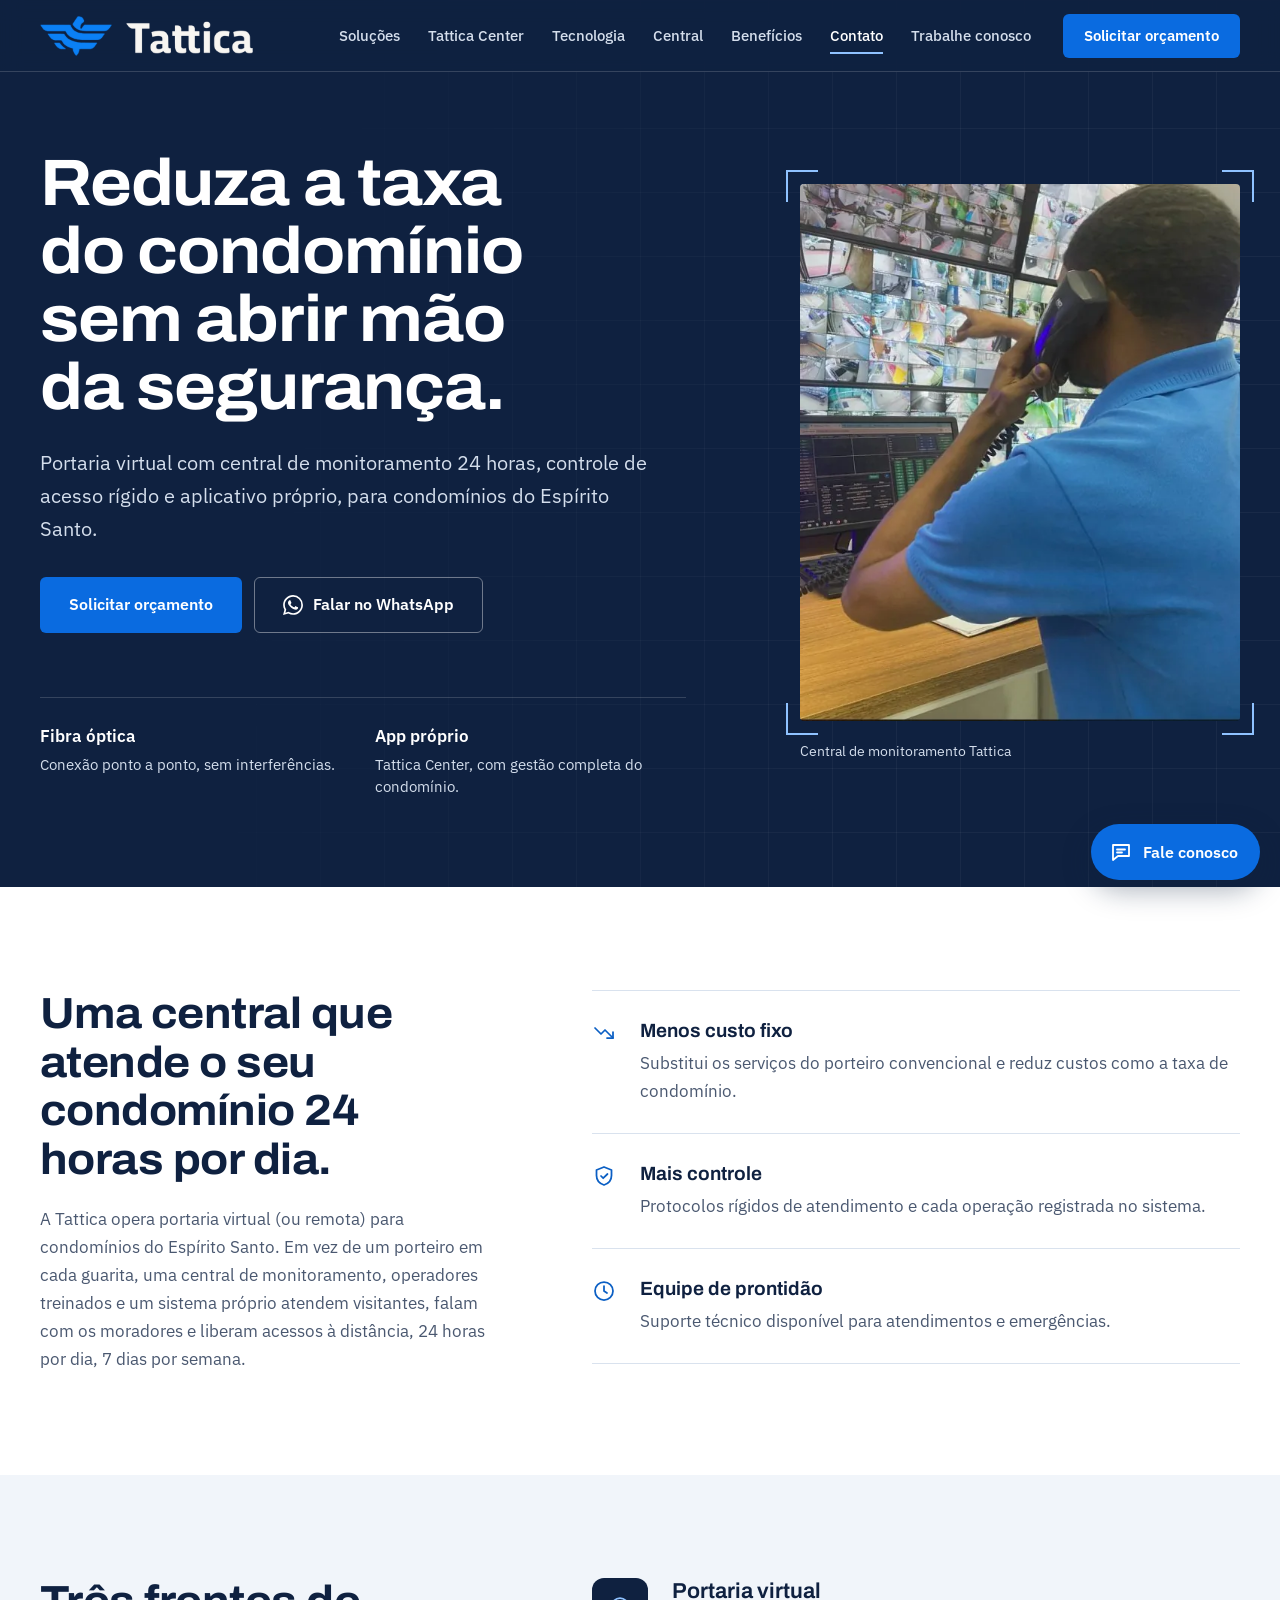
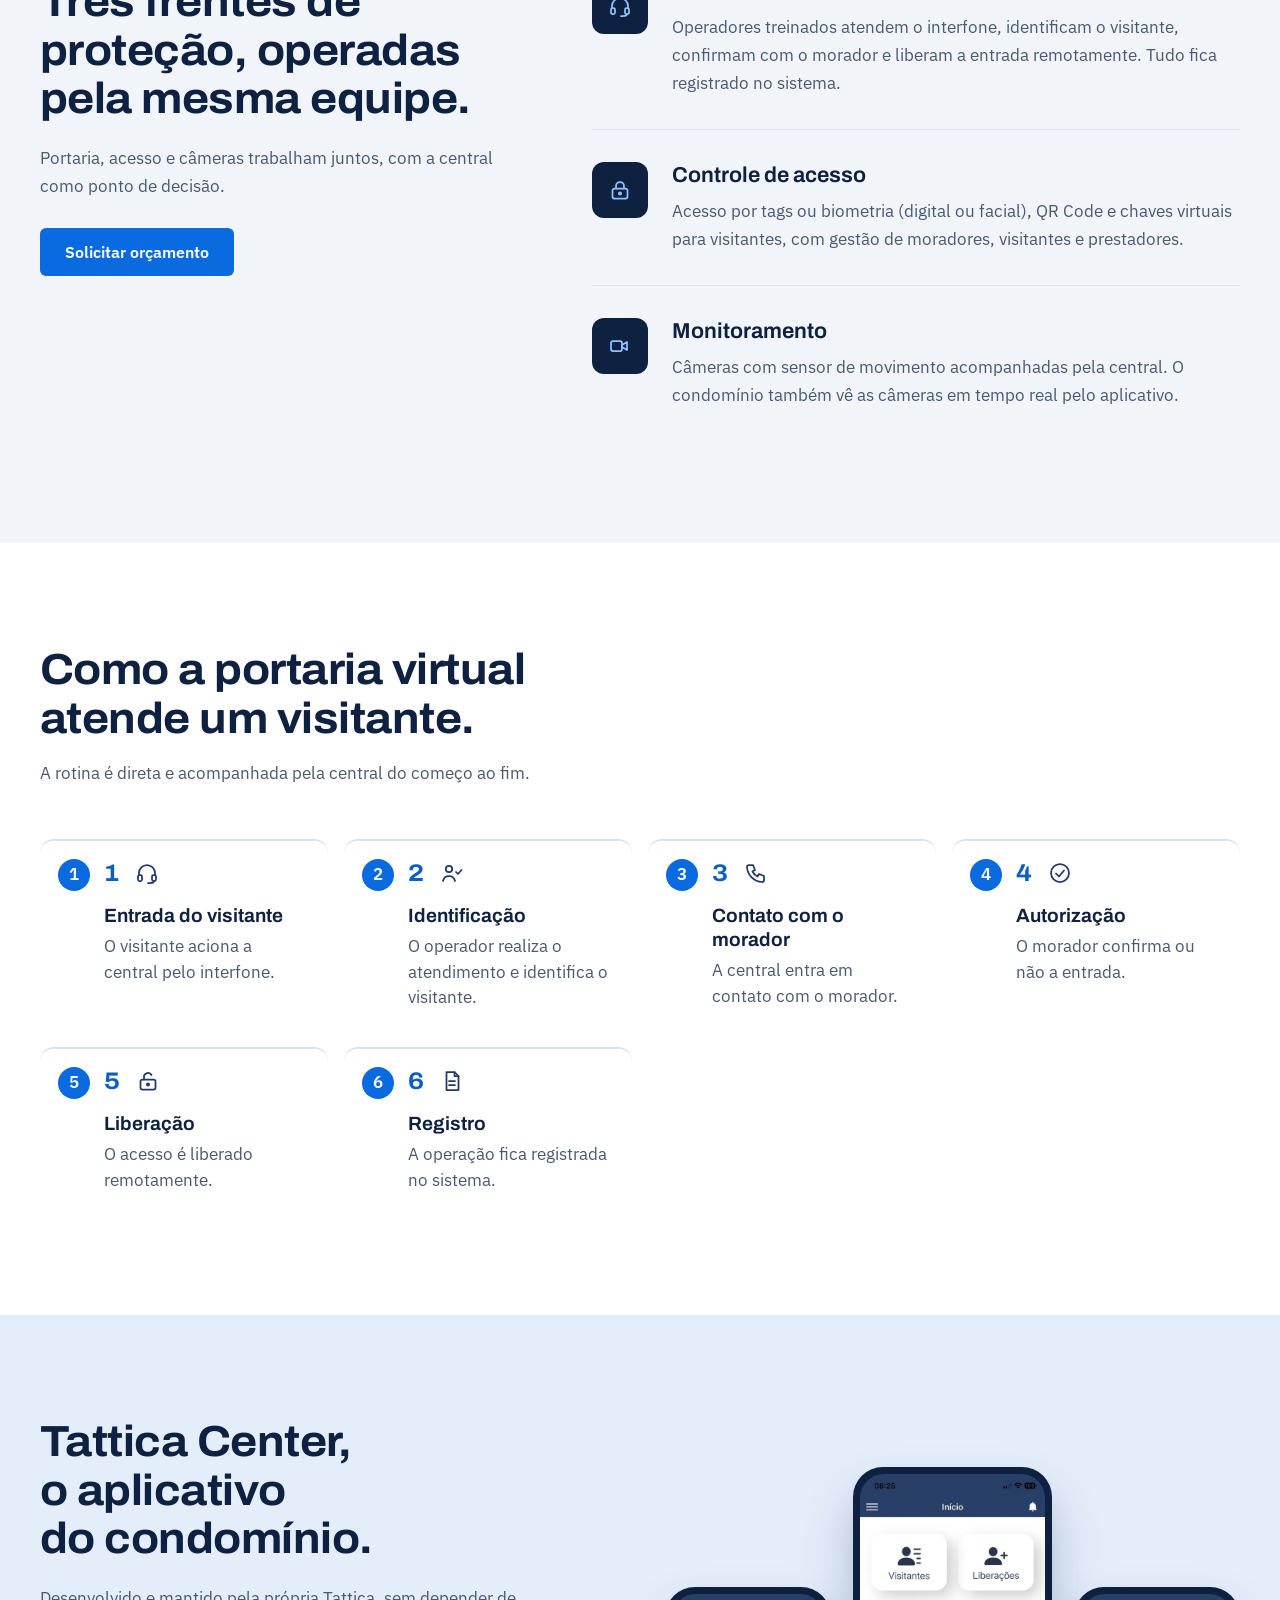
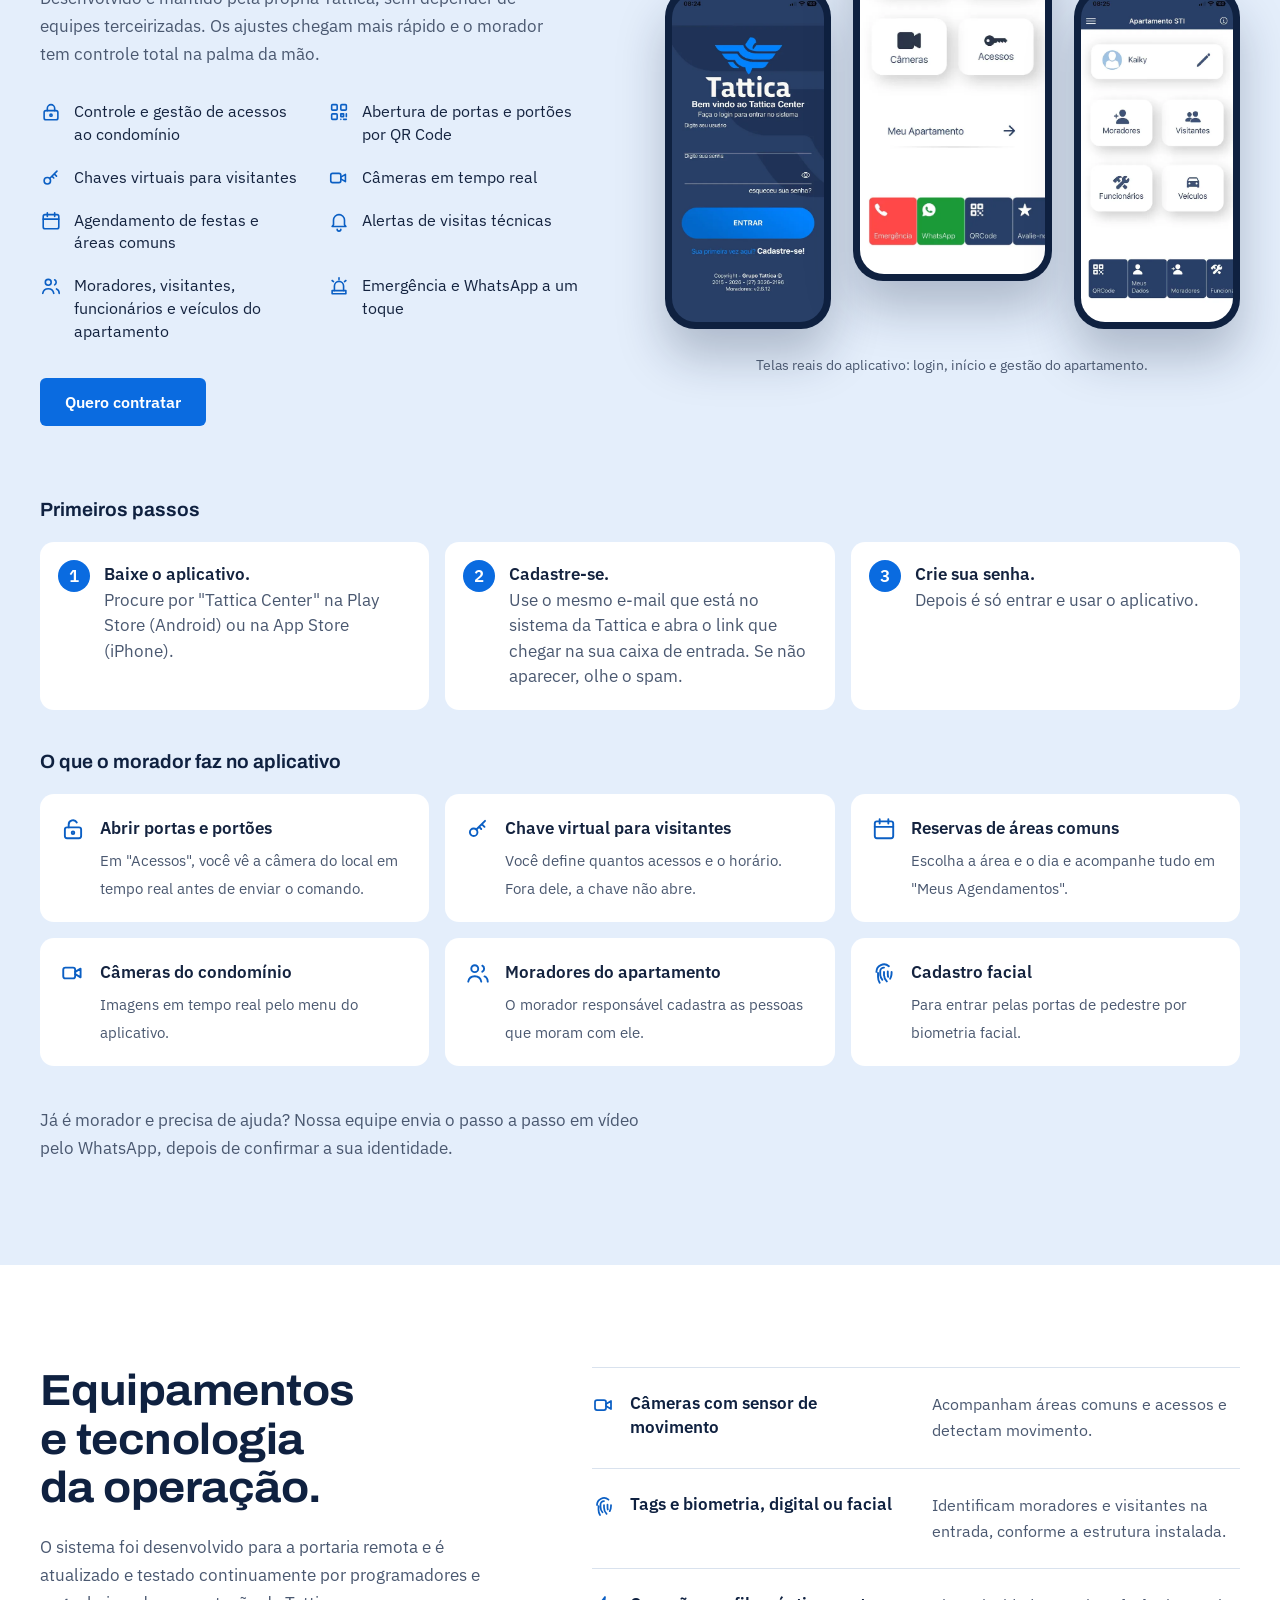
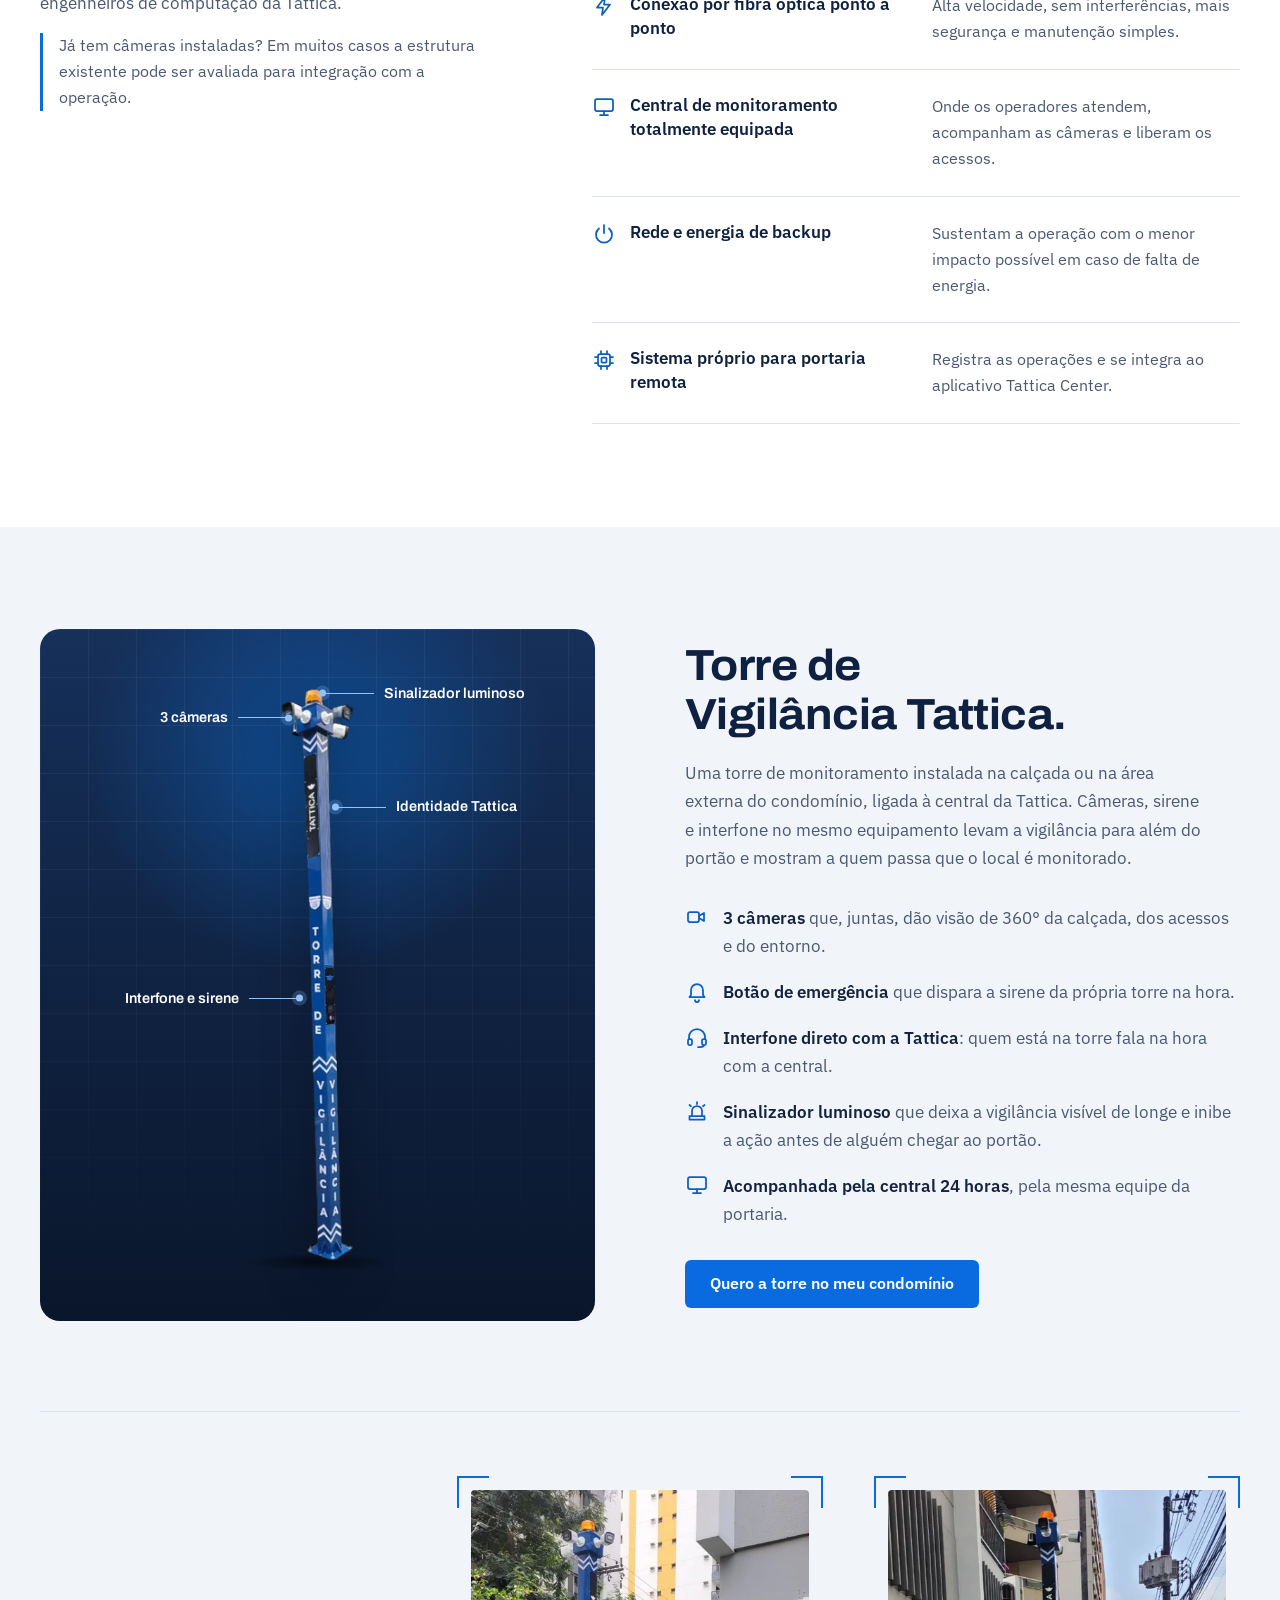
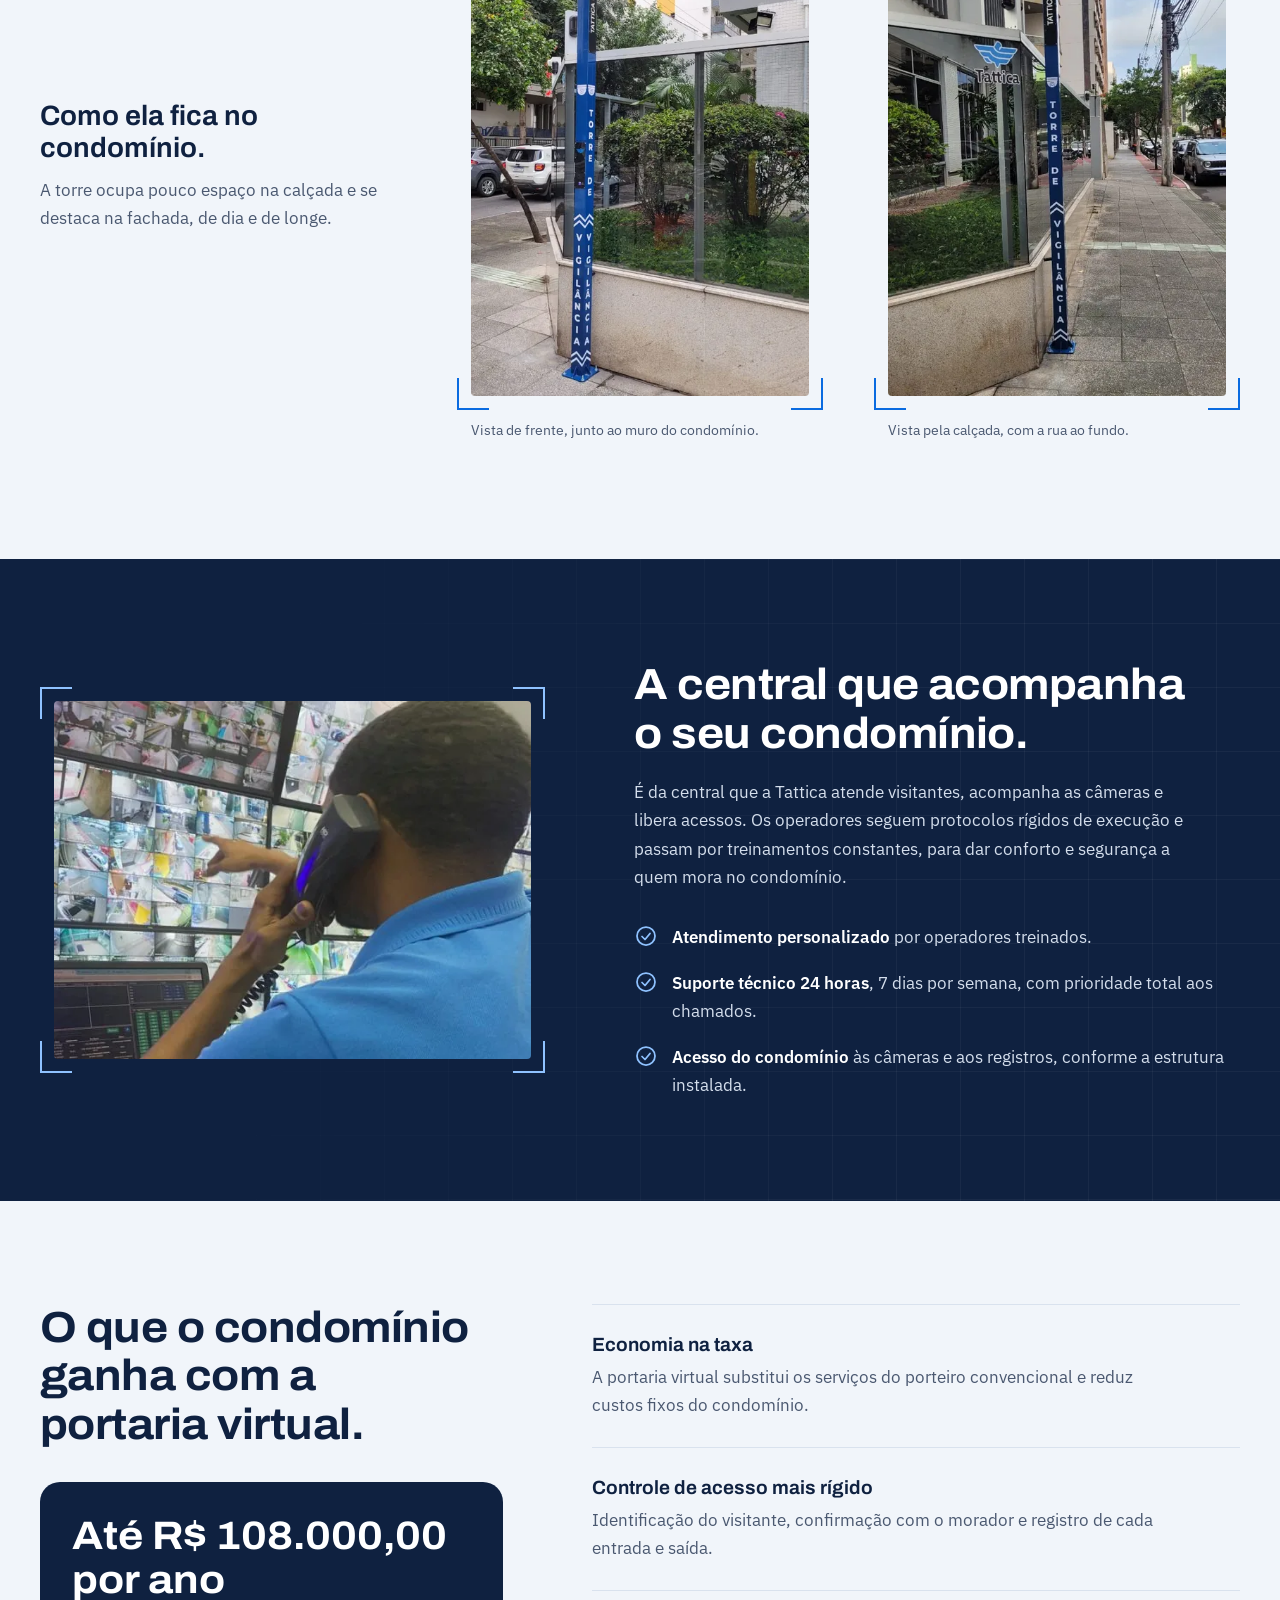
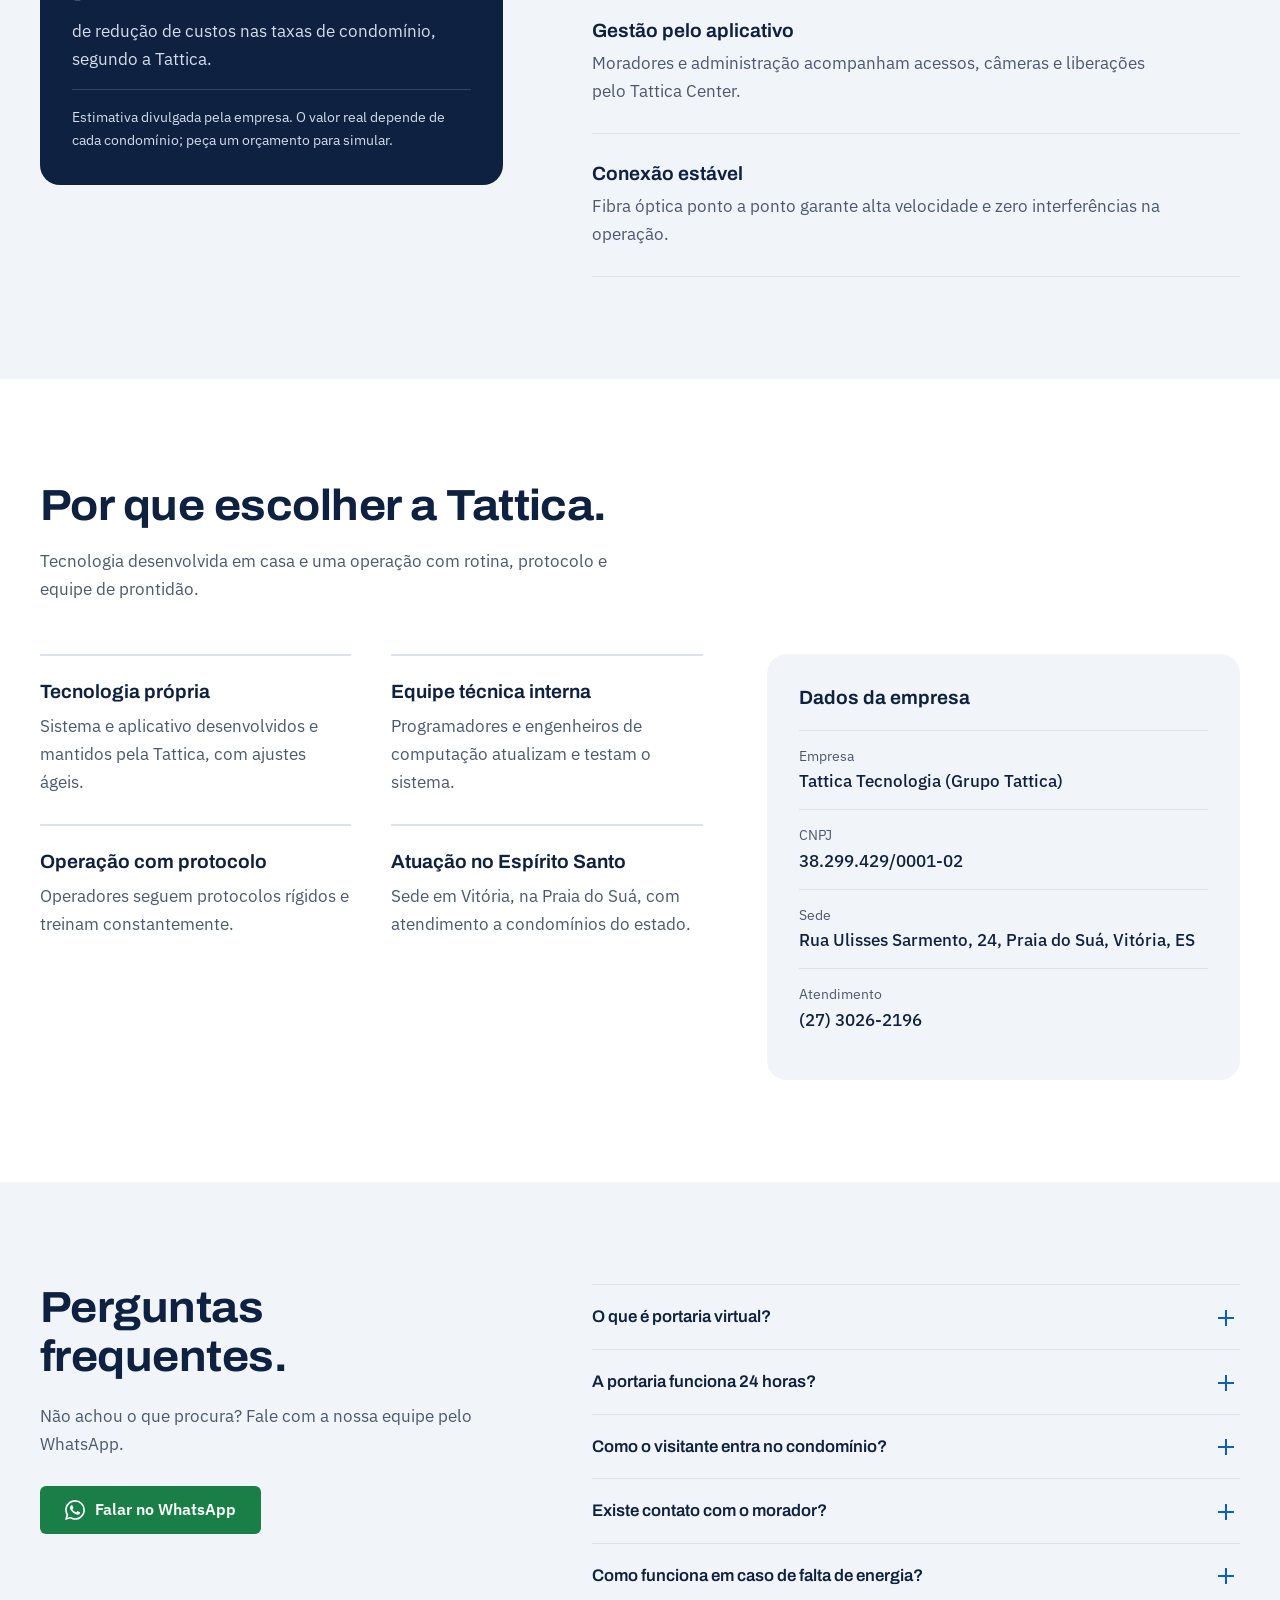
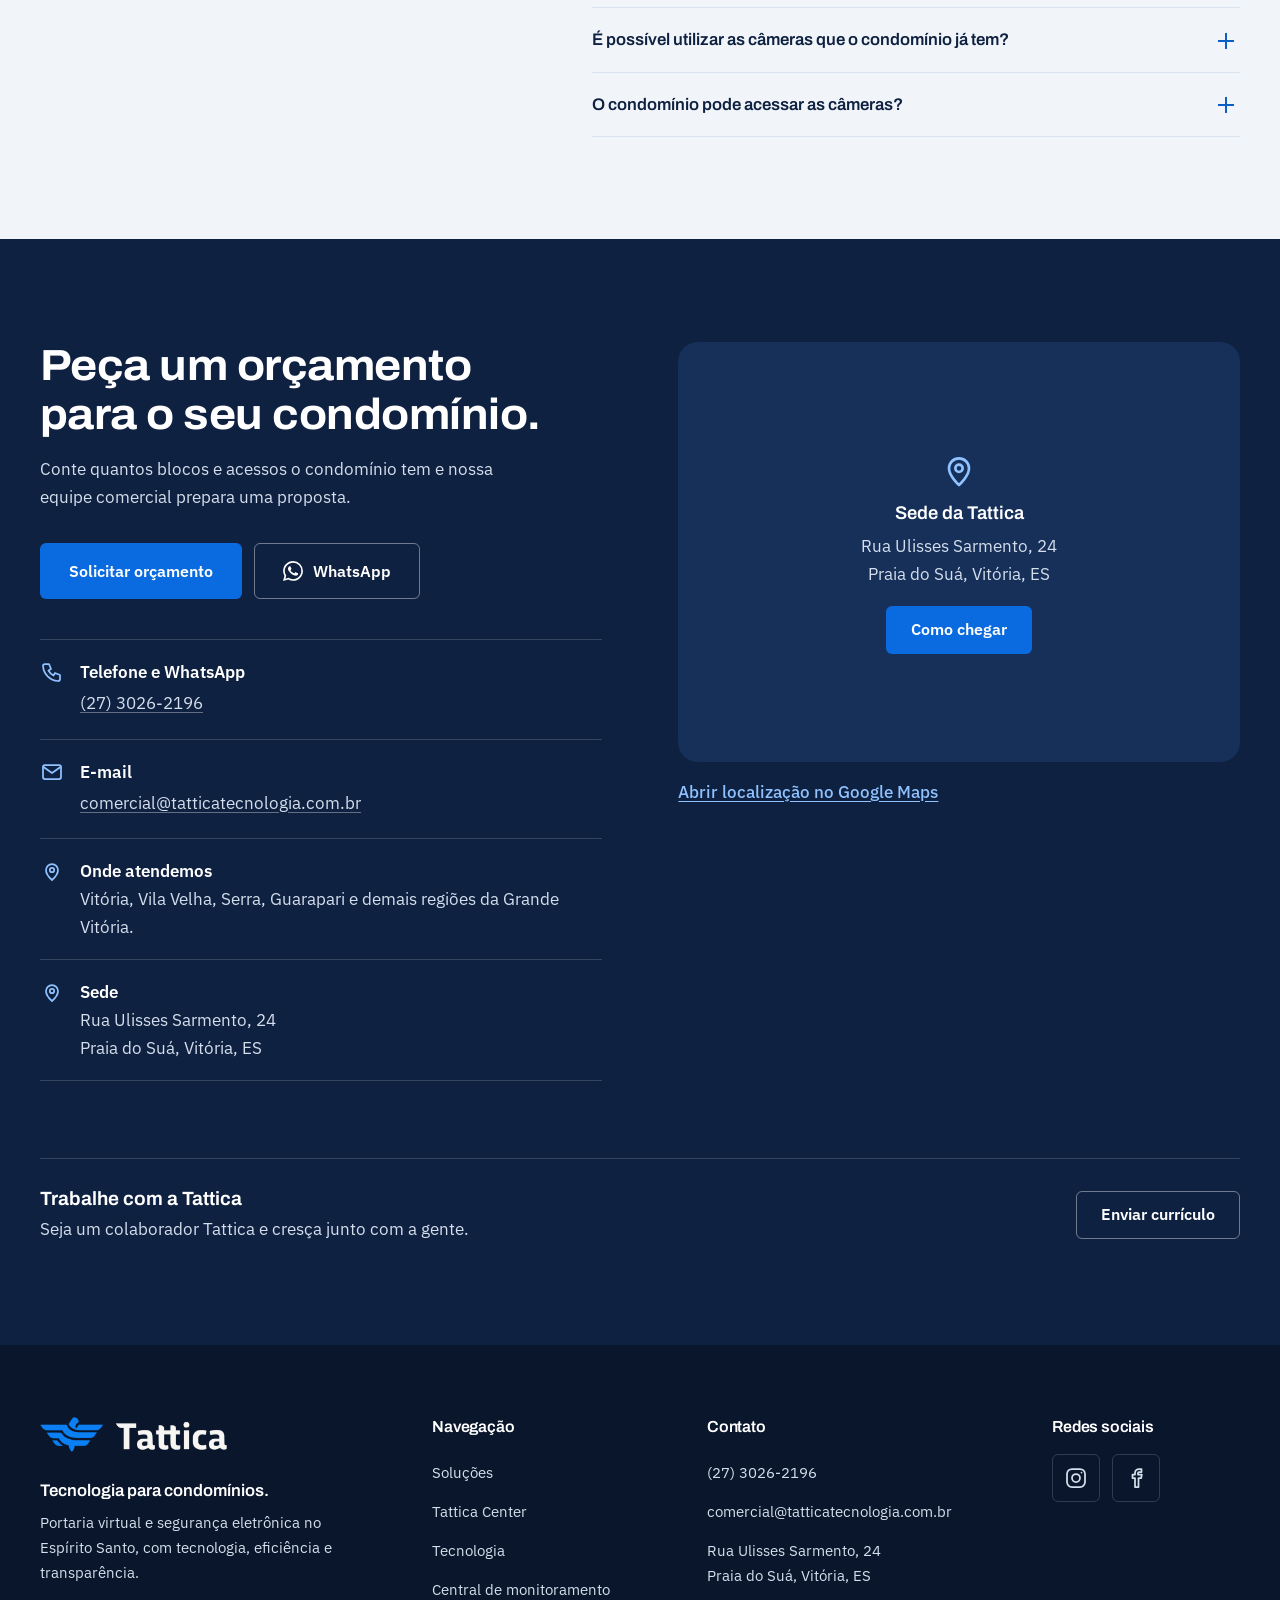
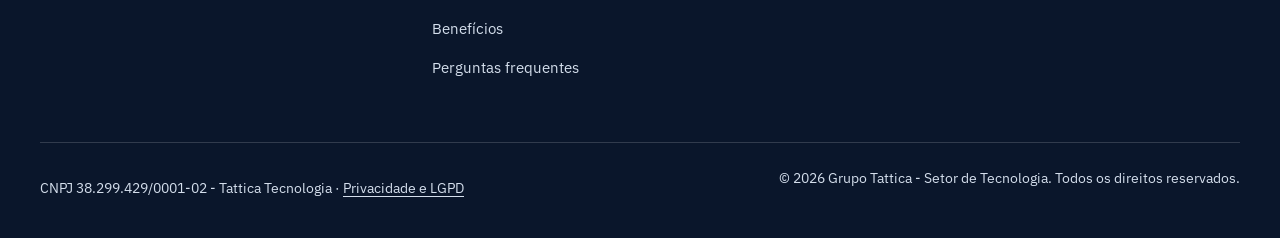
==== index.html @ cc359568 "Aba do aplicativo: primeiros passos e recursos do morador" ====
<!DOCTYPE html>
<html lang="pt-BR">
<head>
    <meta charset="UTF-8">
    <meta name="viewport" content="width=device-width, initial-scale=1.0">
    <meta name="theme-color" content="#0f2140">
    <title>TATTICA | Pioneira em Portaria Virtual no Espírito Santo</title>
    <meta name="description" content="Portaria virtual com monitoramento 24 horas, controle de acesso e o aplicativo Tattica Center. Reduza a taxa do condomínio sem abrir mão da segurança. Atendemos Vitória, Vila Velha, Serra, Guarapari e todo o Espírito Santo.">
    <meta property="og:title" content="TATTICA | Pioneira em Portaria Virtual no Espírito Santo">
    <meta property="og:description" content="Portaria virtual, monitoramento 24 horas e tecnologia própria para condomínios no Espírito Santo.">
    <meta property="og:type" content="website">
    <meta property="og:locale" content="pt_BR">
    <link rel="icon" type="image/png" href="images/favicon.png">
    <link rel="apple-touch-icon" href="images/apple-touch-icon.png">

    <link rel="preload" href="fonts/archivo-latin-wdth.woff2" as="font" type="font/woff2" crossorigin>
    <link rel="preload" href="fonts/ibm-plex-sans-latin-400.woff2" as="font" type="font/woff2" crossorigin>
    <link rel="stylesheet" href="styles.css">
    <link rel="stylesheet" href="chatbot.css">

    <script type="application/ld+json">
    {
        "@context": "https://schema.org",
        "@type": "LocalBusiness",
        "name": "Tattica Tecnologia",
        "alternateName": "Grupo Tattica",
        "description": "Portaria virtual, monitoramento 24 horas e controle de acesso para condomínios no Espírito Santo.",
        "url": "https://grupotattica.com.br/",
        "logo": "https://grupotattica.com.br/wp-content/uploads/2025/04/Logo-Tattica-novas-cores.png",
        "telephone": "+55 27 3026-2196",
        "email": "comercial@tatticatecnologia.com.br",
        "address": {
            "@type": "PostalAddress",
            "streetAddress": "Rua Ulisses Sarmento, 24, Praia do Suá",
            "addressLocality": "Vitória",
            "addressRegion": "ES",
            "postalCode": "29052-320",
            "addressCountry": "BR"
        },
        "areaServed": [
            { "@type": "City", "name": "Vitória" },
            { "@type": "City", "name": "Vila Velha" },
            { "@type": "City", "name": "Serra" },
            { "@type": "City", "name": "Guarapari" }
        ],
        "sameAs": [
            "https://www.instagram.com/grupotattica/",
            "https://www.facebook.com/grupotattica"
        ]
    }
    </script>
    <script type="application/ld+json">
    {
        "@context": "https://schema.org",
        "@type": "FAQPage",
        "mainEntity": [
            {
                "@type": "Question",
                "name": "O que é portaria virtual?",
                "acceptedAnswer": {
                    "@type": "Answer",
                    "text": "É a operação remota de acesso e monitoramento de um condomínio, com atendimento por uma central e apoio de sistemas de controle e comunicação."
                }
            },
            {
                "@type": "Question",
                "name": "A portaria funciona 24 horas?",
                "acceptedAnswer": {
                    "@type": "Answer",
                    "text": "Sim. A central acompanha os acessos e as ocorrências durante o dia todo."
                }
            },
            {
                "@type": "Question",
                "name": "Como o visitante entra no condomínio?",
                "acceptedAnswer": {
                    "@type": "Answer",
                    "text": "O visitante aciona a central pelo interfone e o operador realiza o atendimento e identifica a solicitação."
                }
            },
            {
                "@type": "Question",
                "name": "Existe contato com o morador?",
                "acceptedAnswer": {
                    "@type": "Answer",
                    "text": "Em geral, a central entra em contato com o morador ou responsável para confirmar a entrada."
                }
            },
            {
                "@type": "Question",
                "name": "Como funciona em caso de falta de energia?",
                "acceptedAnswer": {
                    "@type": "Answer",
                    "text": "A infraestrutura da operação conta com suporte técnico e recursos de contingência para manter a rotina funcionando com o menor impacto possível."
                }
            },
            {
                "@type": "Question",
                "name": "É possível utilizar as câmeras que o condomínio já tem?",
                "acceptedAnswer": {
                    "@type": "Answer",
                    "text": "Em muitos casos, sim. A infraestrutura existente pode ser avaliada para verificar a compatibilidade com a operação."
                }
            },
            {
                "@type": "Question",
                "name": "O condomínio pode acessar as câmeras?",
                "acceptedAnswer": {
                    "@type": "Answer",
                    "text": "Sim. O acesso às câmeras e aos registros é parte do acompanhamento da operação e pode ser disponibilizado conforme a estrutura do condomínio."
                }
            }
        ]
    }
    </script>
</head>
<body>

    <!-- Sprite de ícones (traço único, 24x24) -->
    <svg width="0" height="0" style="position:absolute" aria-hidden="true" focusable="false">
        <defs>
            <symbol id="i-shield" viewBox="0 0 24 24"><path d="M12 3 4.5 6v5.5c0 4.6 3.1 8.1 7.5 9.5 4.4-1.4 7.5-4.9 7.5-9.5V6L12 3Z"/><path d="m9 12 2.2 2.2L15.5 10"/></symbol>
            <symbol id="i-headset" viewBox="0 0 24 24"><path d="M4 14v-2a8 8 0 0 1 16 0v2"/><rect x="3" y="14" width="4" height="6" rx="1.5"/><rect x="17" y="14" width="4" height="6" rx="1.5"/><path d="M19 20c0 1.2-1.5 2-4 2h-2"/></symbol>
            <symbol id="i-lock" viewBox="0 0 24 24"><rect x="4.5" y="10.5" width="15" height="10" rx="2"/><path d="M8 10.5V8a4 4 0 0 1 8 0v2.5"/><circle cx="12" cy="15.5" r="1.2"/></symbol>
            <symbol id="i-unlock" viewBox="0 0 24 24"><rect x="4.5" y="10.5" width="15" height="10" rx="2"/><path d="M8 10.5V8a4 4 0 0 1 7.5-2"/><circle cx="12" cy="15.5" r="1.2"/></symbol>
            <symbol id="i-camera" viewBox="0 0 24 24"><path d="M3 9a2 2 0 0 1 2-2h7a2 2 0 0 1 2 2v6a2 2 0 0 1-2 2H5a2 2 0 0 1-2-2V9Z"/><path d="m14 11 5-3v8l-5-3"/></symbol>
            <symbol id="i-pin" viewBox="0 0 24 24"><path d="M12 21s6-5.2 6-10a6 6 0 1 0-12 0c0 4.8 6 10 6 10Z"/><circle cx="12" cy="11" r="2.2"/></symbol>
            <symbol id="i-phone" viewBox="0 0 24 24"><path d="M5 4h4l2 5-2.5 1.5a11 11 0 0 0 5 5L15 13l5 2v4a2 2 0 0 1-2 2A16 16 0 0 1 3 6a2 2 0 0 1 2-2Z"/></symbol>
            <symbol id="i-mail" viewBox="0 0 24 24"><rect x="3" y="5" width="18" height="14" rx="2"/><path d="m3.5 7 8.5 6 8.5-6"/></symbol>
            <symbol id="i-qr" viewBox="0 0 24 24"><rect x="4" y="4" width="6" height="6" rx="1"/><rect x="14" y="4" width="6" height="6" rx="1"/><rect x="4" y="14" width="6" height="6" rx="1"/><path d="M14 14h3v3h-3zM20 14v3M17 20h3M14 20v.01"/></symbol>
            <symbol id="i-calendar" viewBox="0 0 24 24"><rect x="3.5" y="5" width="17" height="15.5" rx="2"/><path d="M3.5 10h17M8 3v4M16 3v4"/></symbol>
            <symbol id="i-key" viewBox="0 0 24 24"><circle cx="8" cy="15" r="3.5"/><path d="m10.5 12.5 8-8M15.5 7.5l2.5 2.5M13 10l2 2"/></symbol>
            <symbol id="i-bell" viewBox="0 0 24 24"><path d="M6 16v-5a6 6 0 0 1 12 0v5l1.5 2h-15L6 16Z"/><path d="M10 21a2 2 0 0 0 4 0"/></symbol>
            <symbol id="i-users" viewBox="0 0 24 24"><circle cx="9" cy="8" r="3.2"/><path d="M3 20c.6-3.3 3-5 6-5s5.4 1.7 6 5"/><path d="M16 5.2a3.2 3.2 0 0 1 0 5.6M18 15.2c1.7.6 2.8 2 3 4.8"/></symbol>
            <symbol id="i-user-check" viewBox="0 0 24 24"><circle cx="9" cy="8" r="3.2"/><path d="M3 20c.6-3.3 3-5 6-5s5.4 1.7 6 5M16 11l2 2 3.5-4"/></symbol>
            <symbol id="i-zap" viewBox="0 0 24 24"><path d="M13 3 5 13.5h6L10 21l8-10.5h-6L13 3Z"/></symbol>
            <symbol id="i-cpu" viewBox="0 0 24 24"><rect x="6" y="6" width="12" height="12" rx="2"/><rect x="9.5" y="9.5" width="5" height="5" rx="1"/><path d="M9 3v3M15 3v3M9 18v3M15 18v3M3 9h3M3 15h3M18 9h3M18 15h3"/></symbol>
            <symbol id="i-power" viewBox="0 0 24 24"><path d="M12 3v8"/><path d="M7 6.5a8 8 0 1 0 10 0"/></symbol>
            <symbol id="i-monitor" viewBox="0 0 24 24"><rect x="3" y="4" width="18" height="12" rx="2"/><path d="M8 20h8M12 16v4"/></symbol>
            <symbol id="i-clock" viewBox="0 0 24 24"><circle cx="12" cy="12" r="9"/><path d="M12 7v5l3 2"/></symbol>
            <symbol id="i-trend-down" viewBox="0 0 24 24"><path d="m3 7 6 6 4-4 8 8"/><path d="M15 17h6v-6"/></symbol>
            <symbol id="i-check-circle" viewBox="0 0 24 24"><circle cx="12" cy="12" r="9"/><path d="m8 12.5 3 3 5-6"/></symbol>
            <symbol id="i-file" viewBox="0 0 24 24"><path d="M6.5 3h8l4 4v14h-12z"/><path d="M14.5 3v4h4M9 12h6M9 16h6"/></symbol>
            <symbol id="i-home" viewBox="0 0 24 24"><path d="M4 20V9l8-5 8 5v11"/><path d="M9 20v-6h6v6"/></symbol>
            <symbol id="i-siren" viewBox="0 0 24 24"><path d="M7 17v-5a5 5 0 0 1 10 0v5"/><path d="M4.5 17h15v3.5h-15zM12 3v2M4.5 6l1.5 1.2M19.5 6 18 7.2"/></symbol>
            <symbol id="i-fingerprint" viewBox="0 0 24 24"><path d="M5 11a7 7 0 0 1 11.5-5.3M19 11v1c0 2-.4 3.6-1.3 5.2M12 7a3.5 3.5 0 0 0-3.5 3.5V13c0 2 .7 3.8 2 5.3M12 11v2.5c0 2.6 1 4.7 2.6 6.3M15.5 10.5V13c0 .9.1 1.7.3 2.5M8 21c-.9-1.4-1.5-3.2-1.5-5.2V12"/></symbol>
            <symbol id="i-arrow-up" viewBox="0 0 24 24"><path d="m6 14 6-6 6 6"/></symbol>
            <symbol id="i-instagram" viewBox="0 0 24 24"><rect x="3" y="3" width="18" height="18" rx="5"/><circle cx="12" cy="12" r="4"/><path d="M17.5 6.5h.01"/></symbol>
            <symbol id="i-facebook" viewBox="0 0 24 24"><path d="M14 8.5V7c0-.6.4-1 1-1h2.5V3H15a4 4 0 0 0-4 4v1.5H8.5v3.5H11v9h3.5v-9h2.7l.6-3.5H14Z"/></symbol>
            <symbol id="i-whatsapp" viewBox="0 0 24 24"><path stroke="none" fill="currentColor" d="M17.472 14.382c-.297-.149-1.758-.867-2.03-.967-.273-.099-.471-.148-.67.15-.197.297-.767.966-.94 1.164-.173.199-.347.223-.644.075-.297-.15-1.255-.463-2.39-1.475-.883-.788-1.48-1.761-1.653-2.059-.173-.297-.018-.458.13-.606.134-.133.298-.347.446-.52.149-.174.198-.298.298-.497.099-.198.05-.371-.025-.52-.075-.149-.669-1.612-.916-2.207-.242-.579-.487-.5-.669-.51a12.8 12.8 0 0 0-.57-.01c-.198 0-.52.074-.792.372-.272.297-1.04 1.016-1.04 2.479 0 1.462 1.065 2.875 1.213 3.074.149.198 2.096 3.2 5.077 4.487.709.306 1.262.489 1.694.625.712.227 1.36.195 1.871.118.571-.085 1.758-.719 2.006-1.413.248-.694.248-1.289.173-1.413-.074-.124-.272-.198-.57-.347m-5.421 7.403h-.004a9.87 9.87 0 0 1-5.031-1.378l-.361-.214-3.741.982.998-3.648-.235-.374a9.86 9.86 0 0 1-1.51-5.26c.001-5.45 4.436-9.884 9.888-9.884 2.64 0 5.122 1.03 6.988 2.898a9.825 9.825 0 0 1 2.893 6.994c-.003 5.45-4.437 9.884-9.885 9.884m8.413-18.297A11.815 11.815 0 0 0 12.05 0C5.495 0 .16 5.335.157 11.892c0 2.096.547 4.142 1.588 5.945L.057 24l6.305-1.654a11.882 11.882 0 0 0 5.683 1.448h.005c6.554 0 11.89-5.335 11.893-11.893a11.821 11.821 0 0 0-3.48-8.413z"/></symbol>
        </defs>
    </svg>

    <a class="skip-link" href="#inicio">Ir para o conteúdo principal</a>

    <!-- 1. HEADER -->
    <header class="header" id="header">
        <div class="container header__container">
            <a href="#inicio" class="logo" aria-label="Tattica, ir para o início">
                <img src="images/logo-tattica-escuro.png" alt="Tattica" width="213" height="40">
            </a>

            <button type="button" class="menu-toggle" id="menu-toggle" aria-expanded="false" aria-controls="main-nav" aria-label="Abrir menu de navegação">
                <span class="hamburger"></span>
            </button>

            <nav class="main-nav" id="main-nav" aria-label="Principal">
                <ul class="nav-list">
                    <li><a href="#solucoes" class="nav-link">Soluções</a></li>
                    <li><a href="#tattica-center" class="nav-link">Tattica Center</a></li>
                    <li><a href="#tecnologia" class="nav-link">Tecnologia</a></li>
                    <li><a href="#central" class="nav-link">Central</a></li>
                    <li><a href="#beneficios" class="nav-link">Benefícios</a></li>
                    <li><a href="#contato" class="nav-link">Contato</a></li>
                    <li><a href="#trabalhe-conosco" class="nav-link">Trabalhe conosco</a></li>
                </ul>
                <a href="#orcamento-modal" class="btn btn--primary nav-cta quote-trigger" aria-haspopup="dialog">Solicitar orçamento</a>
            </nav>
        </div>
    </header>

    <main>
        <!-- 2. HERO -->
        <section id="inicio" class="hero" aria-labelledby="hero-title">
            <div class="container hero__grid">
                <div class="hero__copy">
                    <h1 id="hero-title" class="hero__title">Reduza a taxa do condomínio sem abrir mão da segurança.</h1>
                    <p class="hero__lead">Portaria virtual com central de monitoramento 24 horas, controle de acesso rígido e aplicativo próprio, para condomínios do Espírito Santo.</p>
                    <div class="hero__actions">
                        <a href="#orcamento-modal" class="btn btn--primary btn--lg quote-trigger" aria-haspopup="dialog">Solicitar orçamento</a>
                        <a href="https://wa.me/552730262196" class="btn btn--ghost btn--lg" target="_blank" rel="noopener noreferrer">
                            <svg class="icon" aria-hidden="true"><use href="#i-whatsapp"/></svg>
                            Falar no WhatsApp
                        </a>
                    </div>
                    <dl class="hero__facts">
                        <div>
                            <dt>Fibra óptica</dt>
                            <dd>Conexão ponto a ponto, sem interferências.</dd>
                        </div>
                        <div>
                            <dt>App próprio</dt>
                            <dd>Tattica Center, com gestão completa do condomínio.</dd>
                        </div>
                    </dl>
                </div>

                <figure class="hero__media">
                    <div class="viewfinder">
                        <img src="images/central-monitoramento.webp"
                             srcset="images/central-monitoramento-400.webp 400w, images/central-monitoramento.webp 585w"
                             sizes="(min-width: 1024px) 480px, (min-width: 640px) 420px, 88vw"
                             alt="Operador da central Tattica atendendo uma chamada diante do painel de câmeras"
                             width="585" height="715" fetchpriority="high" decoding="async">
                    </div>
                    <figcaption>Central de monitoramento Tattica</figcaption>
                </figure>
            </div>
        </section>

        <!-- 3. APRESENTAÇÃO -->
        <section id="apresentacao" class="section section--white" aria-labelledby="apresentacao-title">
            <div class="container split">
                <div class="split__lead">
                    <h2 id="apresentacao-title">Uma central que atende o seu condomínio 24 horas por dia.</h2>
                    <p>A Tattica opera portaria virtual (ou remota) para condomínios do Espírito Santo. Em vez de um porteiro em cada guarita, uma central de monitoramento, operadores treinados e um sistema próprio atendem visitantes, falam com os moradores e liberam acessos à distância, 24 horas por dia, 7 dias por semana.</p>
                </div>
                <ul class="points">
                    <li>
                        <svg class="icon" aria-hidden="true"><use href="#i-trend-down"/></svg>
                        <div>
                            <h3>Menos custo fixo</h3>
                            <p>Substitui os serviços do porteiro convencional e reduz custos como a taxa de condomínio.</p>
                        </div>
                    </li>
                    <li>
                        <svg class="icon" aria-hidden="true"><use href="#i-shield"/></svg>
                        <div>
                            <h3>Mais controle</h3>
                            <p>Protocolos rígidos de atendimento e cada operação registrada no sistema.</p>
                        </div>
                    </li>
                    <li>
                        <svg class="icon" aria-hidden="true"><use href="#i-clock"/></svg>
                        <div>
                            <h3>Equipe de prontidão</h3>
                            <p>Suporte técnico disponível para atendimentos e emergências.</p>
                        </div>
                    </li>
                </ul>
            </div>
        </section>

        <!-- 4. SOLUÇÕES -->
        <section id="solucoes" class="section section--paper" aria-labelledby="solucoes-title">
            <div class="container split split--sticky">
                <div class="split__lead">
                    <h2 id="solucoes-title">Três frentes de proteção, operadas pela mesma equipe.</h2>
                    <p>Portaria, acesso e câmeras trabalham juntos, com a central como ponto de decisão.</p>
                    <a href="#orcamento-modal" class="btn btn--primary quote-trigger" aria-haspopup="dialog">Solicitar orçamento</a>
                </div>

                <ul class="solutions">
                    <li class="solution">
                        <span class="solution__icon"><svg class="icon" aria-hidden="true"><use href="#i-headset"/></svg></span>
                        <div>
                            <h3>Portaria virtual</h3>
                            <p>Operadores treinados atendem o interfone, identificam o visitante, confirmam com o morador e liberam a entrada remotamente. Tudo fica registrado no sistema.</p>
                        </div>
                    </li>
                    <li class="solution">
                        <span class="solution__icon"><svg class="icon" aria-hidden="true"><use href="#i-lock"/></svg></span>
                        <div>
                            <h3>Controle de acesso</h3>
                            <p>Acesso por tags ou biometria (digital ou facial), QR Code e chaves virtuais para visitantes, com gestão de moradores, visitantes e prestadores.</p>
                        </div>
                    </li>
                    <li class="solution">
                        <span class="solution__icon"><svg class="icon" aria-hidden="true"><use href="#i-camera"/></svg></span>
                        <div>
                            <h3>Monitoramento</h3>
                            <p>Câmeras com sensor de movimento acompanhadas pela central. O condomínio também vê as câmeras em tempo real pelo aplicativo.</p>
                        </div>
                    </li>
                </ul>
            </div>
        </section>

        <!-- 4.1 COMO FUNCIONA -->
        <section id="como-funciona" class="section section--white" aria-labelledby="como-title">
            <div class="container">
                <header class="section-head">
                    <h2 id="como-title">Como a portaria virtual atende um visitante.</h2>
                    <p>A rotina é direta e acompanhada pela central do começo ao fim.</p>
                </header>

                <ol class="steps">
                    <li class="step">
                        <span class="step__num" aria-hidden="true">1</span>
                        <svg class="icon" aria-hidden="true"><use href="#i-headset"/></svg>
                        <h3>Entrada do visitante</h3>
                        <p>O visitante aciona a central pelo interfone.</p>
                    </li>
                    <li class="step">
                        <span class="step__num" aria-hidden="true">2</span>
                        <svg class="icon" aria-hidden="true"><use href="#i-user-check"/></svg>
                        <h3>Identificação</h3>
                        <p>O operador realiza o atendimento e identifica o visitante.</p>
                    </li>
                    <li class="step">
                        <span class="step__num" aria-hidden="true">3</span>
                        <svg class="icon" aria-hidden="true"><use href="#i-phone"/></svg>
                        <h3>Contato com o morador</h3>
                        <p>A central entra em contato com o morador.</p>
                    </li>
                    <li class="step">
                        <span class="step__num" aria-hidden="true">4</span>
                        <svg class="icon" aria-hidden="true"><use href="#i-check-circle"/></svg>
                        <h3>Autorização</h3>
                        <p>O morador confirma ou não a entrada.</p>
                    </li>
                    <li class="step">
                        <span class="step__num" aria-hidden="true">5</span>
                        <svg class="icon" aria-hidden="true"><use href="#i-unlock"/></svg>
                        <h3>Liberação</h3>
                        <p>O acesso é liberado remotamente.</p>
                    </li>
                    <li class="step">
                        <span class="step__num" aria-hidden="true">6</span>
                        <svg class="icon" aria-hidden="true"><use href="#i-file"/></svg>
                        <h3>Registro</h3>
                        <p>A operação fica registrada no sistema.</p>
                    </li>
                </ol>
            </div>
        </section>

        <!-- 5. TATTICA CENTER -->
        <section id="tattica-center" class="section section--app" aria-labelledby="app-title">
            <div class="container app">
                <div class="app__copy">
                    <h2 id="app-title">Tattica Center, o aplicativo do condomínio.</h2>
                    <p>Desenvolvido e mantido pela própria Tattica, sem depender de equipes terceirizadas. Os ajustes chegam mais rápido e o morador tem controle total na palma da mão.</p>

                    <ul class="features">
                        <li><svg class="icon" aria-hidden="true"><use href="#i-lock"/></svg><span>Controle e gestão de acessos ao condomínio</span></li>
                        <li><svg class="icon" aria-hidden="true"><use href="#i-qr"/></svg><span>Abertura de portas e portões por QR Code</span></li>
                        <li><svg class="icon" aria-hidden="true"><use href="#i-key"/></svg><span>Chaves virtuais para visitantes</span></li>
                        <li><svg class="icon" aria-hidden="true"><use href="#i-camera"/></svg><span>Câmeras em tempo real</span></li>
                        <li><svg class="icon" aria-hidden="true"><use href="#i-calendar"/></svg><span>Agendamento de festas e áreas comuns</span></li>
                        <li><svg class="icon" aria-hidden="true"><use href="#i-bell"/></svg><span>Alertas de visitas técnicas</span></li>
                        <li><svg class="icon" aria-hidden="true"><use href="#i-users"/></svg><span>Moradores, visitantes, funcionários e veículos do apartamento</span></li>
                        <li><svg class="icon" aria-hidden="true"><use href="#i-siren"/></svg><span>Emergência e WhatsApp a um toque</span></li>
                    </ul>

                    <a href="#orcamento-modal" class="btn btn--primary quote-trigger" aria-haspopup="dialog">Quero contratar</a>
                </div>

                <div class="app__visual">
                    <div class="phones" role="group" aria-label="Telas do aplicativo Tattica Center" tabindex="0">
                        <figure class="phone phone--side">
                            <div class="phone__screen"><img src="images/app-login.webp" width="480" height="1038" loading="lazy" decoding="async" alt="Tela de login do Tattica Center com o logotipo da Tattica"></div>
                        </figure>
                        <figure class="phone phone--main">
                            <div class="phone__screen"><img src="images/app-inicio.webp" width="480" height="1038" loading="lazy" decoding="async" alt="Tela inicial do Tattica Center com os atalhos Visitantes, Liberações, Câmeras e Acessos"></div>
                        </figure>
                        <figure class="phone phone--side">
                            <div class="phone__screen"><img src="images/app-apartamento.webp" width="480" height="1038" loading="lazy" decoding="async" alt="Tela Meu Apartamento do Tattica Center com Moradores, Visitantes, Funcionários e Veículos"></div>
                        </figure>
                    </div>
                    <p class="app__caption">Telas reais do aplicativo: login, início e gestão do apartamento.</p>
                </div>
            </div>

            <div class="container app-extra">
                <div class="app-extra__block">
                    <h3>Primeiros passos</h3>
                    <ol class="steps">
                        <li><strong>Baixe o aplicativo.</strong> Procure por "Tattica Center" na Play Store (Android) ou na App Store (iPhone).</li>
                        <li><strong>Cadastre-se.</strong> Use o mesmo e-mail que está no sistema da Tattica e abra o link que chegar na sua caixa de entrada. Se não aparecer, olhe o spam.</li>
                        <li><strong>Crie sua senha.</strong> Depois é só entrar e usar o aplicativo.</li>
                    </ol>
                </div>

                <div class="app-extra__block">
                    <h3>O que o morador faz no aplicativo</h3>
                    <ul class="app-cards">
                        <li><svg class="icon" aria-hidden="true"><use href="#i-unlock"/></svg><div><strong>Abrir portas e portões</strong><span>Em "Acessos", você vê a câmera do local em tempo real antes de enviar o comando.</span></div></li>
                        <li><svg class="icon" aria-hidden="true"><use href="#i-key"/></svg><div><strong>Chave virtual para visitantes</strong><span>Você define quantos acessos e o horário. Fora dele, a chave não abre.</span></div></li>
                        <li><svg class="icon" aria-hidden="true"><use href="#i-calendar"/></svg><div><strong>Reservas de áreas comuns</strong><span>Escolha a área e o dia e acompanhe tudo em "Meus Agendamentos".</span></div></li>
                        <li><svg class="icon" aria-hidden="true"><use href="#i-camera"/></svg><div><strong>Câmeras do condomínio</strong><span>Imagens em tempo real pelo menu do aplicativo.</span></div></li>
                        <li><svg class="icon" aria-hidden="true"><use href="#i-users"/></svg><div><strong>Moradores do apartamento</strong><span>O morador responsável cadastra as pessoas que moram com ele.</span></div></li>
                        <li><svg class="icon" aria-hidden="true"><use href="#i-fingerprint"/></svg><div><strong>Cadastro facial</strong><span>Para entrar pelas portas de pedestre por biometria facial.</span></div></li>
                    </ul>
                </div>

                <p class="app-extra__note">Já é morador e precisa de ajuda? Nossa equipe envia o passo a passo em vídeo pelo WhatsApp, depois de confirmar a sua identidade.</p>
            </div>
        </section>

        <!-- 6. EQUIPAMENTOS E TECNOLOGIA -->
        <section id="tecnologia" class="section section--white" aria-labelledby="tec-title">
            <div class="container split">
                <div class="split__lead">
                    <h2 id="tec-title">Equipamentos e tecnologia da operação.</h2>
                    <p>O sistema foi desenvolvido para a portaria remota e é atualizado e testado continuamente por programadores e engenheiros de computação da Tattica.</p>
                    <p class="note">Já tem câmeras instaladas? Em muitos casos a estrutura existente pode ser avaliada para integração com a operação.</p>
                </div>

                <dl class="specs">
                    <div class="spec">
                        <dt><svg class="icon" aria-hidden="true"><use href="#i-camera"/></svg>Câmeras com sensor de movimento</dt>
                        <dd>Acompanham áreas comuns e acessos e detectam movimento.</dd>
                    </div>
                    <div class="spec">
                        <dt><svg class="icon" aria-hidden="true"><use href="#i-fingerprint"/></svg>Tags e biometria, digital ou facial</dt>
                        <dd>Identificam moradores e visitantes na entrada, conforme a estrutura instalada.</dd>
                    </div>
                    <div class="spec">
                        <dt><svg class="icon" aria-hidden="true"><use href="#i-zap"/></svg>Conexão por fibra óptica ponto a ponto</dt>
                        <dd>Alta velocidade, sem interferências, mais segurança e manutenção simples.</dd>
                    </div>
                    <div class="spec">
                        <dt><svg class="icon" aria-hidden="true"><use href="#i-monitor"/></svg>Central de monitoramento totalmente equipada</dt>
                        <dd>Onde os operadores atendem, acompanham as câmeras e liberam os acessos.</dd>
                    </div>
                    <div class="spec">
                        <dt><svg class="icon" aria-hidden="true"><use href="#i-power"/></svg>Rede e energia de backup</dt>
                        <dd>Sustentam a operação com o menor impacto possível em caso de falta de energia.</dd>
                    </div>
                    <div class="spec">
                        <dt><svg class="icon" aria-hidden="true"><use href="#i-cpu"/></svg>Sistema próprio para portaria remota</dt>
                        <dd>Registra as operações e se integra ao aplicativo Tattica Center.</dd>
                    </div>
                </dl>
            </div>
        </section>

        <!-- 6b. TORRE DE VIGILÂNCIA -->
        <!-- Confirmar com a Tattica antes de publicar: alcance das câmeras e energia de backup da torre. -->
        <section id="torre" class="section section--paper" aria-labelledby="torre-title">
            <div class="container torre">
                <figure class="torre__stage">
                    <div class="torre__figure">
                        <img src="images/torre-vigilancia.webp"
                             srcset="images/torre-vigilancia-640.webp 87w, images/torre-vigilancia.webp 162w"
                             sizes="(max-width: 639px) 60px, 82px"
                             alt="Torre de Vigilância Tattica: poste azul com três câmeras e sinalizador luminoso no topo e painel com interfone e botão de emergência"
                             width="162" height="1200" loading="lazy" decoding="async">
                        <span class="torre__callout torre__callout--right" style="--y: -.6%; --x: 56%">Sinalizador luminoso</span>
                        <span class="torre__callout torre__callout--left" style="--y: 3.6%; --x: 86%">3 câmeras</span>
                        <span class="torre__callout torre__callout--right" style="--y: 19%">Identidade Tattica</span>
                        <span class="torre__callout torre__callout--left" style="--y: 52%">Interfone e sirene</span>
                    </div>
                </figure>

                <div class="torre__copy">
                    <h2 id="torre-title">Torre de Vigilância Tattica.</h2>
                    <p>Uma torre de monitoramento instalada na calçada ou na área externa do condomínio, ligada à central da Tattica. Câmeras, sirene e interfone no mesmo equipamento levam a vigilância para além do portão e mostram a quem passa que o local é monitorado.</p>
                    <ul class="ticks ticks--light">
                        <li><svg class="icon" aria-hidden="true"><use href="#i-camera"/></svg><span><strong>3 câmeras</strong> que, juntas, dão visão de 360° da calçada, dos acessos e do entorno.</span></li>
                        <li><svg class="icon" aria-hidden="true"><use href="#i-bell"/></svg><span><strong>Botão de emergência</strong> que dispara a sirene da própria torre na hora.</span></li>
                        <li><svg class="icon" aria-hidden="true"><use href="#i-headset"/></svg><span><strong>Interfone direto com a Tattica</strong>: quem está na torre fala na hora com a central.</span></li>
                        <li><svg class="icon" aria-hidden="true"><use href="#i-siren"/></svg><span><strong>Sinalizador luminoso</strong> que deixa a vigilância visível de longe e inibe a ação antes de alguém chegar ao portão.</span></li>
                        <li><svg class="icon" aria-hidden="true"><use href="#i-monitor"/></svg><span><strong>Acompanhada pela central 24 horas</strong>, pela mesma equipe da portaria.</span></li>
                    </ul>
                    <a href="#orcamento-modal" class="btn btn--primary quote-trigger" aria-haspopup="dialog">Quero a torre no meu condomínio</a>
                </div>
            </div>

            <div class="container torre-ambiente">
                <div class="torre-ambiente__lead">
                    <h3>Como ela fica no condomínio.</h3>
                    <p>A torre ocupa pouco espaço na calçada e se destaca na fachada, de dia e de longe.</p>
                </div>
                <figure class="torre-ambiente__foto">
                    <div class="viewfinder">
                        <img src="images/torre-ambiente-frente.webp"
                             srcset="images/torre-ambiente-frente-480.webp 480w, images/torre-ambiente-frente.webp 720w"
                             sizes="(max-width: 639px) 45vw, (max-width: 1023px) 40vw, 300px"
                             alt="Torre de Vigilância Tattica instalada na calçada, em frente ao muro de vidro de um condomínio"
                             width="720" height="1080" loading="lazy" decoding="async">
                    </div>
                    <figcaption>Vista de frente, junto ao muro do condomínio.</figcaption>
                </figure>
                <figure class="torre-ambiente__foto">
                    <div class="viewfinder">
                        <img src="images/torre-ambiente-calcada.webp"
                             srcset="images/torre-ambiente-calcada-480.webp 480w, images/torre-ambiente-calcada.webp 720w"
                             sizes="(max-width: 639px) 45vw, (max-width: 1023px) 40vw, 300px"
                             alt="Torre de Vigilância Tattica vista pela calçada, ao lado da fachada com a marca Tattica"
                             width="720" height="1080" loading="lazy" decoding="async">
                    </div>
                    <figcaption>Vista pela calçada, com a rua ao fundo.</figcaption>
                </figure>
            </div>
        </section>

        <!-- 7. CENTRAL DE MONITORAMENTO -->
        <section id="central" class="section section--dark" aria-labelledby="central-title">
            <div class="container central">
                <figure class="central__media">
                    <div class="viewfinder">
                        <img src="images/central-painel.webp"
                             alt="Operador apontando para o painel de câmeras na central de monitoramento Tattica"
                             width="555" height="417" loading="lazy" decoding="async">
                    </div>
                </figure>

                <div class="central__copy">
                    <h2 id="central-title">A central que acompanha o seu condomínio.</h2>
                    <p>É da central que a Tattica atende visitantes, acompanha as câmeras e libera acessos. Os operadores seguem protocolos rígidos de execução e passam por treinamentos constantes, para dar conforto e segurança a quem mora no condomínio.</p>
                    <ul class="ticks">
                        <li><svg class="icon" aria-hidden="true"><use href="#i-check-circle"/></svg><span><strong>Atendimento personalizado</strong> por operadores treinados.</span></li>
                        <li><svg class="icon" aria-hidden="true"><use href="#i-check-circle"/></svg><span><strong>Suporte técnico 24 horas</strong>, 7 dias por semana, com prioridade total aos chamados.</span></li>
                        <li><svg class="icon" aria-hidden="true"><use href="#i-check-circle"/></svg><span><strong>Acesso do condomínio</strong> às câmeras e aos registros, conforme a estrutura instalada.</span></li>
                    </ul>
                </div>
            </div>
        </section>

        <!-- 8. BENEFÍCIOS PARA CONDOMÍNIOS -->
        <section id="beneficios" class="section section--paper" aria-labelledby="beneficios-title">
            <div class="container split">
                <div class="split__lead">
                    <h2 id="beneficios-title">O que o condomínio ganha com a portaria virtual.</h2>
                    <div class="claim">
                        <p class="claim__value">Até R$ 108.000,00 por ano</p>
                        <p class="claim__text">de redução de custos nas taxas de condomínio, segundo a Tattica.</p>
                        <p class="claim__note">Estimativa divulgada pela empresa. O valor real depende de cada condomínio; peça um orçamento para simular.</p>
                    </div>
                </div>

                <ul class="benefits">
                    <li>
                        <h3>Economia na taxa</h3>
                        <p>A portaria virtual substitui os serviços do porteiro convencional e reduz custos fixos do condomínio.</p>
                    </li>
                    <li>
                        <h3>Controle de acesso mais rígido</h3>
                        <p>Identificação do visitante, confirmação com o morador e registro de cada entrada e saída.</p>
                    </li>
                    <li>
                        <h3>Gestão pelo aplicativo</h3>
                        <p>Moradores e administração acompanham acessos, câmeras e liberações pelo Tattica Center.</p>
                    </li>
                    <li>
                        <h3>Conexão estável</h3>
                        <p>Fibra óptica ponto a ponto garante alta velocidade e zero interferências na operação.</p>
                    </li>
                </ul>
            </div>
        </section>

        <!-- 9. CREDIBILIDADE E DIFERENCIAIS -->
        <section id="diferenciais" class="section section--white" aria-labelledby="dif-title">
            <div class="container">
                <header class="section-head">
                    <h2 id="dif-title">Por que escolher a Tattica.</h2>
                    <p>Tecnologia desenvolvida em casa e uma operação com rotina, protocolo e equipe de prontidão.</p>
                </header>

                <div class="why">
                    <ul class="why__list">
                        <li>
                            <h3>Tecnologia própria</h3>
                            <p>Sistema e aplicativo desenvolvidos e mantidos pela Tattica, com ajustes ágeis.</p>
                        </li>
                        <li>
                            <h3>Equipe técnica interna</h3>
                            <p>Programadores e engenheiros de computação atualizam e testam o sistema.</p>
                        </li>
                        <li>
                            <h3>Operação com protocolo</h3>
                            <p>Operadores seguem protocolos rígidos e treinam constantemente.</p>
                        </li>
                        <li>
                            <h3>Atuação no Espírito Santo</h3>
                            <p>Sede em Vitória, na Praia do Suá, com atendimento a condomínios do estado.</p>
                        </li>
                    </ul>

                    <aside class="company" aria-label="Dados da empresa">
                        <h3>Dados da empresa</h3>
                        <dl>
                            <div><dt>Empresa</dt><dd>Tattica Tecnologia (Grupo Tattica)</dd></div>
                            <div><dt>CNPJ</dt><dd>38.299.429/0001-02</dd></div>
                            <div><dt>Sede</dt><dd>Rua Ulisses Sarmento, 24, Praia do Suá, Vitória, ES</dd></div>
                            <div><dt>Atendimento</dt><dd>(27) 3026-2196</dd></div>
                        </dl>
                    </aside>
                </div>
            </div>
        </section>

        <!-- 10. FAQ -->
        <section id="faq" class="section section--paper" aria-labelledby="faq-title">
            <div class="container split">
                <div class="split__lead">
                    <h2 id="faq-title">Perguntas frequentes.</h2>
                    <p>Não achou o que procura? Fale com a nossa equipe pelo WhatsApp.</p>
                    <a href="https://wa.me/552730262196" class="btn btn--whatsapp" target="_blank" rel="noopener noreferrer">
                        <svg class="icon" aria-hidden="true"><use href="#i-whatsapp"/></svg>
                        Falar no WhatsApp
                    </a>
                </div>

                <div class="faq__list">
                    <details class="faq__item" name="faq">
                        <summary>O que é portaria virtual?</summary>
                        <div class="faq__content">
                            <p>É a operação remota de acesso e monitoramento de um condomínio, com atendimento por uma central e apoio de sistemas de controle e comunicação.</p>
                        </div>
                    </details>
                    <details class="faq__item" name="faq">
                        <summary>A portaria funciona 24 horas?</summary>
                        <div class="faq__content">
                            <p>Sim. A central acompanha os acessos e as ocorrências durante o dia todo.</p>
                        </div>
                    </details>
                    <details class="faq__item" name="faq">
                        <summary>Como o visitante entra no condomínio?</summary>
                        <div class="faq__content">
                            <p>O visitante aciona a central pelo interfone e o operador realiza o atendimento e identifica a solicitação.</p>
                        </div>
                    </details>
                    <details class="faq__item" name="faq">
                        <summary>Existe contato com o morador?</summary>
                        <div class="faq__content">
                            <p>Em geral, a central entra em contato com o morador ou responsável para confirmar a entrada.</p>
                        </div>
                    </details>
                    <details class="faq__item" name="faq">
                        <summary>Como funciona em caso de falta de energia?</summary>
                        <div class="faq__content">
                            <p>A infraestrutura da operação conta com suporte técnico e recursos de contingência para manter a rotina funcionando com o menor impacto possível.</p>
                        </div>
                    </details>
                    <details class="faq__item" name="faq">
                        <summary>É possível utilizar as câmeras que o condomínio já tem?</summary>
                        <div class="faq__content">
                            <p>Em muitos casos, sim. A infraestrutura existente pode ser avaliada para verificar a compatibilidade com a operação.</p>
                        </div>
                    </details>
                    <details class="faq__item" name="faq">
                        <summary>O condomínio pode acessar as câmeras?</summary>
                        <div class="faq__content">
                            <p>Sim. O acesso às câmeras e aos registros é parte do acompanhamento da operação e pode ser disponibilizado conforme a estrutura do condomínio.</p>
                        </div>
                    </details>
                </div>
            </div>
        </section>

        <!-- 11. CONTATO -->
        <section id="contato" class="section section--contact" aria-labelledby="contato-title">
            <div class="container contact">
                <div class="contact__info">
                    <h2 id="contato-title">Peça um orçamento para o seu condomínio.</h2>
                    <p>Conte quantos blocos e acessos o condomínio tem e nossa equipe comercial prepara uma proposta.</p>

                    <div class="contact__actions">
                        <a href="#orcamento-modal" class="btn btn--primary btn--lg quote-trigger" aria-haspopup="dialog">Solicitar orçamento</a>
                        <a href="https://wa.me/552730262196" class="btn btn--ghost-light btn--lg" target="_blank" rel="noopener noreferrer">
                            <svg class="icon" aria-hidden="true"><use href="#i-whatsapp"/></svg>
                            WhatsApp
                        </a>
                    </div>

                    <ul class="channels">
                        <li>
                            <svg class="icon" aria-hidden="true"><use href="#i-phone"/></svg>
                            <div><strong>Telefone e WhatsApp</strong><a href="tel:+552730262196">(27) 3026-2196</a></div>
                        </li>
                        <li>
                            <svg class="icon" aria-hidden="true"><use href="#i-mail"/></svg>
                            <div><strong>E-mail</strong><a href="mailto:comercial@tatticatecnologia.com.br">comercial@tatticatecnologia.com.br</a></div>
                        </li>
                        <li>
                            <svg class="icon" aria-hidden="true"><use href="#i-pin"/></svg>
                            <div><strong>Onde atendemos</strong><span>Vitória, Vila Velha, Serra, Guarapari e demais regiões da Grande Vitória.</span></div>
                        </li>
                        <li>
                            <svg class="icon" aria-hidden="true"><use href="#i-pin"/></svg>
                            <div><strong>Sede</strong><span>Rua Ulisses Sarmento, 24<br>Praia do Suá, Vitória, ES</span></div>
                        </li>
                    </ul>
                </div>

                <div class="contact__map">
                    <div class="map-frame">
                        <!-- Aparece por trás do mapa. Se o mapa não carregar, a pessoa ainda vê o endereço e o botão. -->
                        <div class="map-fallback">
                            <svg class="icon" aria-hidden="true"><use href="#i-pin"/></svg>
                            <strong>Sede da Tattica</strong>
                            <span>Rua Ulisses Sarmento, 24<br>Praia do Suá, Vitória, ES</span>
                            <a href="https://www.google.com/maps/dir/?api=1&amp;destination=Rua+Ulisses+Sarmento,+24,+Praia+do+Su%C3%A1,+Vit%C3%B3ria+-+ES" class="btn btn--primary" target="_blank" rel="noopener noreferrer">Como chegar</a>
                        </div>
                        <iframe src="https://www.google.com/maps?q=Rua+Ulisses+Sarmento,+24,+Praia+do+Su%C3%A1,+Vit%C3%B3ria+-+ES&output=embed" title="Mapa da sede da Tattica em Vitória, Espírito Santo" loading="lazy" referrerpolicy="no-referrer-when-downgrade"></iframe>
                    </div>
                    <a href="https://maps.app.goo.gl/Avk3cpEX6ggy2bdf8" target="_blank" rel="noopener noreferrer" class="map-link">Abrir localização no Google Maps</a>
                </div>
            </div>

            <div class="container">
                <div class="careers" id="trabalhe-conosco">
                    <div>
                        <h3>Trabalhe com a Tattica</h3>
                        <p>Seja um colaborador Tattica e cresça junto com a gente.</p>
                    </div>
                    <a href="https://wa.me/552730262196?text=Gostaria%20de%20saber%20mais%20sobre%20como%20trabalhar%20com%20a%20Tattica." class="btn btn--ghost-light" target="_blank" rel="noopener noreferrer">Enviar currículo</a>
                </div>
            </div>
        </section>
    </main>

    <!-- Modal de solicitação de orçamento -->
    <div class="quote-modal" id="orcamento-modal" role="dialog" aria-modal="true" aria-labelledby="quote-modal-title" hidden>
        <div class="quote-modal__backdrop" data-quote-close></div>
        <div class="quote-modal__panel">
            <button type="button" class="quote-modal__close" aria-label="Fechar formulário de orçamento" data-quote-close>&times;</button>
            <h2 class="quote-modal__title" id="quote-modal-title">Solicitar orçamento</h2>
            <p class="quote-modal__intro">Preencha seus dados. Ao enviar, o WhatsApp abre com a sua solicitação pronta para a nossa equipe.</p>
            <form class="quote-form" id="quote-form">
                <div class="quote-form__field">
                    <label for="quote-name">Nome</label>
                    <input type="text" id="quote-name" name="nome" autocomplete="name" required>
                </div>
                <div class="quote-form__field">
                    <label for="quote-email">E-mail</label>
                    <input type="email" id="quote-email" name="email" autocomplete="email" required>
                </div>
                <div class="quote-form__field">
                    <label for="quote-phone">Número de telefone</label>
                    <input type="tel" id="quote-phone" name="telefone" autocomplete="tel" inputmode="tel" placeholder="(27) 99999-9999" maxlength="15" required>
                </div>
                <p class="quote-form__message">Desejo solicitar um orçamento.</p>
                <button type="submit" class="btn btn--primary btn--lg quote-form__submit">Enviar pelo WhatsApp</button>
            </form>
        </div>
    </div>

    <!-- 12. FOOTER -->
    <footer class="footer">
        <div class="container">
            <div class="footer__grid">
                <div class="footer__brand">
                    <a href="#inicio" class="logo" aria-label="Tattica, ir para o início">
                        <img src="images/logo-tattica-escuro.png" alt="Tattica" width="187" height="35" loading="lazy">
                    </a>
                    <p class="footer__tagline">Tecnologia para condomínios.</p>
                    <p class="footer__desc">Portaria virtual e segurança eletrônica no Espírito Santo, com tecnologia, eficiência e transparência.</p>
                </div>

                <nav class="footer__col" aria-label="Rodapé: seções">
                    <h2 class="footer__title">Navegação</h2>
                    <ul>
                        <li><a href="#solucoes">Soluções</a></li>
                        <li><a href="#tattica-center">Tattica Center</a></li>
                        <li><a href="#tecnologia">Tecnologia</a></li>
                        <li><a href="#central">Central de monitoramento</a></li>
                        <li><a href="#beneficios">Benefícios</a></li>
                        <li><a href="#faq">Perguntas frequentes</a></li>
                    </ul>
                </nav>

                <div class="footer__col">
                    <h2 class="footer__title">Contato</h2>
                    <ul>
                        <li><a href="tel:+552730262196">(27) 3026-2196</a></li>
                        <li><a href="mailto:comercial@tatticatecnologia.com.br">comercial@tatticatecnologia.com.br</a></li>
                        <li>Rua Ulisses Sarmento, 24<br>Praia do Suá, Vitória, ES</li>
                    </ul>
                </div>

                <div class="footer__col">
                    <h2 class="footer__title">Redes sociais</h2>
                    <div class="social-icons">
                        <a href="https://www.instagram.com/grupotattica/" target="_blank" rel="noopener noreferrer" aria-label="Instagram da Tattica">
                            <svg class="icon" aria-hidden="true"><use href="#i-instagram"/></svg>
                        </a>
                        <a href="https://www.facebook.com/grupotattica" target="_blank" rel="noopener noreferrer" aria-label="Facebook da Tattica">
                            <svg class="icon" aria-hidden="true"><use href="#i-facebook"/></svg>
                        </a>
                    </div>
                </div>
            </div>

            <div class="footer__bottom">
                <p>CNPJ 38.299.429/0001-02 - Tattica Tecnologia · <a href="privacidade.html">Privacidade e LGPD</a></p>
                <p>&copy; <span id="current-year">2026</span> Grupo Tattica - Setor de Tecnologia. Todos os direitos reservados.</p>
            </div>
        </div>
    </footer>

    <!-- Botão voltar ao topo -->
    <button type="button" id="back-to-top" class="back-to-top" aria-label="Voltar ao topo">
        <svg class="icon" aria-hidden="true"><use href="#i-arrow-up"/></svg>
    </button>

    <script src="script.js" defer></script>
    <script src="chat-config.js" defer></script>
    <script src="chatbot.js" defer></script>

</body>
</html>
---- styles.css ----
/* ==========================================================================
   TATTICA — site institucional
   Sistema de design em CSS puro, sem frameworks.
   Conceito: central de comando. Azul-marinho profundo, grade de monitores
   e o "visor" de câmera como único gesto de destaque (hero e central).
   ========================================================================== */

/* ---------- Fontes (hospedadas localmente) ---------- */
@font-face {
    font-family: 'Archivo';
    src: url('fonts/archivo-latin-wdth.woff2') format('woff2');
    font-weight: 100 900;
    font-stretch: 62% 125%;
    font-style: normal;
    font-display: swap;
}
@font-face {
    font-family: 'IBM Plex Sans';
    src: url('fonts/ibm-plex-sans-latin-400.woff2') format('woff2');
    font-weight: 400;
    font-style: normal;
    font-display: swap;
}
@font-face {
    font-family: 'IBM Plex Sans';
    src: url('fonts/ibm-plex-sans-latin-500.woff2') format('woff2');
    font-weight: 500;
    font-style: normal;
    font-display: swap;
}
@font-face {
    font-family: 'IBM Plex Sans';
    src: url('fonts/ibm-plex-sans-latin-600.woff2') format('woff2');
    font-weight: 600;
    font-style: normal;
    font-display: swap;
}

/* ---------- Tokens ---------- */
:root {
    /* Cor */
    --navy-950: #0a162b;
    --navy-900: #0f2140;
    --navy-800: #16305a;
    --navy-700: #203b69;      /* azul institucional (app) */
    --blue-600: #0a6be0;      /* ação primária (texto branco: 5.0:1) */
    --blue-700: #0b5fc4;      /* links sobre fundo claro (5.9:1) */
    --blue-800: #084fa3;      /* hover da ação primária */
    --blue-500: #087ff5;      /* azul da marca, só para ilustração */
    --blue-300: #8fc2ff;      /* destaque sobre fundo escuro */
    --blue-100: #e4eefb;
    --ink: #14233f;
    --muted: #4a5870;
    --paper: #f1f5fa;
    --white: #ffffff;
    --line: #d9e2ee;
    --on-dark: #d4deec;       /* texto secundário sobre azul-marinho (10:1) */
    --on-dark-line: rgba(255, 255, 255, .16);
    --green: #1a7f46;

    /* Tipografia */
    --font-display: 'Archivo', 'Segoe UI', system-ui, sans-serif;
    --font-body: 'IBM Plex Sans', 'Segoe UI', system-ui, sans-serif;

    /* Forma e espaço */
    --r-sm: 6px;
    --r-md: 12px;
    --r-lg: 20px;
    --header-h: 72px;
    --container: 1200px;
}

/* ---------- Base ---------- */
*, *::before, *::after { box-sizing: border-box; }

html {
    scroll-behavior: smooth;
    scroll-padding-top: calc(var(--header-h) + 16px);
    -webkit-text-size-adjust: 100%;
}

body {
    margin: 0;
    color: var(--ink);
    background: var(--white);
    font: 400 1.0625rem/1.65 var(--font-body);
    overflow-x: hidden;
    -webkit-font-smoothing: antialiased;
}

h1, h2, h3, h4, p, dl, dd, figure { margin: 0; }
ul, ol { margin: 0; padding: 0; list-style: none; }
img, svg { display: block; max-width: 100%; }
a { color: inherit; text-decoration: none; }
button { font: inherit; }

h1, h2, h3 { font-family: var(--font-display); color: var(--navy-900); }
h2 {
    font-size: clamp(1.75rem, 1.2rem + 1.9vw, 2.75rem);
    font-weight: 700;
    font-stretch: 106%;
    line-height: 1.12;
    letter-spacing: -.012em;
    text-wrap: balance;
}
h3 {
    font-size: 1.2rem;
    font-weight: 650;
    font-stretch: 100%;
    line-height: 1.25;
}

:focus-visible {
    outline: 3px solid var(--blue-600);
    outline-offset: 3px;
    border-radius: 4px;
}
.header :focus-visible,
.hero :focus-visible,
.section--dark :focus-visible,
.section--contact :focus-visible,
.footer :focus-visible { outline-color: var(--blue-300); }

.container { width: min(var(--container), calc(100% - 48px)); margin-inline: auto; }

.icon {
    flex: none;
    width: 24px;
    height: 24px;
    fill: none;
    stroke: currentColor;
    stroke-width: 1.75;
    stroke-linecap: round;
    stroke-linejoin: round;
}

.skip-link {
    position: fixed;
    top: 12px;
    left: 16px;
    z-index: 1200;
    padding: 10px 16px;
    border-radius: var(--r-sm);
    color: var(--white);
    background: var(--navy-900);
    transform: translateY(-200%);
}
.skip-link:focus { transform: translateY(0); }

/* ---------- Botões ---------- */
.btn {
    display: inline-flex;
    align-items: center;
    justify-content: center;
    gap: 10px;
    min-height: 48px;
    padding: 12px 24px;
    border: 1px solid transparent;
    border-radius: var(--r-sm);
    font: 600 1rem/1.2 var(--font-body);
    cursor: pointer;
    transition: background-color .2s ease, border-color .2s ease, color .2s ease;
}
.btn .icon { width: 20px; height: 20px; }
.btn--lg { min-height: 56px; padding-inline: 28px; }
.btn--primary { color: var(--white); background: var(--blue-600); }
.btn--primary:hover { background: var(--blue-800); }
.btn--whatsapp { color: var(--white); background: var(--green); }
.btn--whatsapp:hover { background: #146636; }
.btn--ghost,
.btn--ghost-light {
    color: var(--white);
    border-color: rgba(255, 255, 255, .4);
    background: transparent;
}
.btn--ghost:hover,
.btn--ghost-light:hover { border-color: var(--white); background: rgba(255, 255, 255, .08); }

/* ---------- Header ---------- */
.header {
    position: fixed;
    inset: 0 0 auto;
    z-index: 1000;
    height: var(--header-h);
    background: rgba(15, 33, 64, .94);
    border-bottom: 1px solid var(--on-dark-line);
    backdrop-filter: blur(10px);
}
.header.scrolled { box-shadow: 0 8px 24px rgba(10, 22, 43, .35); }
.header__container { display: flex; align-items: center; justify-content: space-between; height: 100%; }
.logo { display: inline-flex; align-items: center; }
.logo img { height: 40px; width: auto; }

.main-nav { display: flex; align-items: center; gap: 32px; }
.nav-list { display: flex; align-items: center; gap: 28px; }
.nav-link {
    position: relative;
    display: inline-block;
    padding: 8px 0;
    color: var(--on-dark);
    font-size: .95rem;
    font-weight: 500;
    transition: color .2s ease;
}
.nav-link::after {
    content: '';
    position: absolute;
    left: 0;
    right: 0;
    bottom: 2px;
    height: 2px;
    background: var(--blue-300);
    transform: scaleX(0);
    transform-origin: left;
    transition: transform .2s ease;
}
.nav-link:hover,
.nav-link[aria-current="true"] { color: var(--white); }
.nav-link:hover::after,
.nav-link[aria-current="true"]::after { transform: scaleX(1); }
.nav-cta { min-height: 44px; padding: 10px 20px; font-size: .95rem; }
.nav-link, .nav-cta { white-space: nowrap; }
/* telas médias: menu mais compacto para caber todos os itens em uma linha */
@media (min-width: 1024px) and (max-width: 1259px) {
    .nav-list { gap: 16px; }
    .nav-link { font-size: .88rem; }
    .header .logo img { width: auto; height: 34px; }
    .nav-cta { padding: 10px 14px; font-size: .88rem; }
}

.menu-toggle {
    display: none;
    width: 48px;
    height: 48px;
    padding: 0;
    border: 1px solid var(--on-dark-line);
    border-radius: var(--r-sm);
    background: transparent;
    cursor: pointer;
}
.hamburger,
.hamburger::before,
.hamburger::after {
    display: block;
    width: 22px;
    height: 2px;
    margin-inline: auto;
    background: var(--white);
    transition: transform .2s ease, background-color .2s ease;
}
.hamburger { position: relative; }
.hamburger::before,
.hamburger::after { content: ''; position: absolute; left: 0; }
.hamburger::before { top: -7px; }
.hamburger::after { top: 7px; }
.menu-toggle.active .hamburger { background: transparent; }
.menu-toggle.active .hamburger::before { transform: translateY(7px) rotate(45deg); }
.menu-toggle.active .hamburger::after { transform: translateY(-7px) rotate(-45deg); }

/* ---------- Hero ---------- */
.hero {
    position: relative;
    overflow: hidden;
    padding: calc(var(--header-h) + clamp(40px, 6vw, 80px)) 0 clamp(56px, 7vw, 96px);
    color: var(--white);
    background: var(--navy-900);
}
/* grade de monitores: textura sutil, só no hero e na central */
.hero::before,
.section--dark::before {
    content: '';
    position: absolute;
    inset: 0;
    background-image:
        linear-gradient(rgba(255, 255, 255, .045) 1px, transparent 1px),
        linear-gradient(90deg, rgba(255, 255, 255, .045) 1px, transparent 1px);
    background-size: 64px 64px;
    -webkit-mask-image: linear-gradient(100deg, transparent 20%, #000 70%);
    mask-image: linear-gradient(100deg, transparent 20%, #000 70%);
    pointer-events: none;
}
.hero__grid {
    position: relative;
    display: grid;
    grid-template-columns: minmax(0, 1.15fr) minmax(0, .85fr);
    align-items: center;
    gap: clamp(40px, 6vw, 96px);
}
.hero__title {
    max-width: 15ch;
    margin-bottom: 24px;
    color: var(--white);
    font-size: clamp(2.35rem, 1.1rem + 3.9vw, 4.1rem);
    font-weight: 700;
    font-stretch: 108%;
    line-height: 1.04;
    letter-spacing: -.018em;
    text-wrap: balance;
}
.hero__lead {
    max-width: 52ch;
    margin-bottom: 32px;
    color: var(--on-dark);
    font-size: clamp(1.05rem, .95rem + .45vw, 1.25rem);
}
.hero__actions { display: flex; flex-wrap: wrap; gap: 12px; margin-bottom: clamp(40px, 5vw, 64px); }

.hero__facts {
    display: grid;
    grid-template-columns: repeat(2, minmax(0, 1fr));
    gap: 24px;
    padding-top: 24px;
    border-top: 1px solid var(--on-dark-line);
}
.hero__facts dt { margin-bottom: 4px; color: var(--white); font-weight: 600; }
.hero__facts dd { color: var(--on-dark); font-size: .92rem; line-height: 1.5; }

.hero__media { justify-self: end; width: min(100%, 440px); }
.hero__media figcaption {
    margin-top: 18px;
    color: var(--on-dark);
    font-size: .9rem;
}

/* Visor de câmera: o gesto de destaque do site */
.viewfinder { position: relative; }
.viewfinder img {
    width: 100%;
    height: auto;
    aspect-ratio: 585 / 715;
    object-fit: cover;
    border-radius: 4px;
}
.viewfinder::before {
    content: '';
    position: absolute;
    inset: -14px;
    --c: var(--blue-300);
    background:
        linear-gradient(var(--c), var(--c)) top left / 32px 2px no-repeat,
        linear-gradient(var(--c), var(--c)) top left / 2px 32px no-repeat,
        linear-gradient(var(--c), var(--c)) top right / 32px 2px no-repeat,
        linear-gradient(var(--c), var(--c)) top right / 2px 32px no-repeat,
        linear-gradient(var(--c), var(--c)) bottom left / 32px 2px no-repeat,
        linear-gradient(var(--c), var(--c)) bottom left / 2px 32px no-repeat,
        linear-gradient(var(--c), var(--c)) bottom right / 32px 2px no-repeat,
        linear-gradient(var(--c), var(--c)) bottom right / 2px 32px no-repeat;
    pointer-events: none;
}

/* Única sequência de entrada da página */
@keyframes rise {
    from { opacity: 0; transform: translateY(14px); }
}
@keyframes lock-on {
    from { inset: -40px; opacity: 0; }
}
.hero__title,
.hero__lead,
.hero__actions,
.hero__facts,
.hero__media { animation: rise .7s cubic-bezier(.2, .7, .2, 1) both; }
.hero__lead { animation-delay: .08s; }
.hero__actions { animation-delay: .16s; }
.hero__facts { animation-delay: .24s; }
.hero__media { animation-delay: .1s; }
.hero__media .viewfinder::before { animation: lock-on .9s cubic-bezier(.2, .7, .2, 1) .5s both; }

/* ---------- Estrutura de seções ---------- */
.section {
    position: relative;
    padding-block: clamp(64px, 8vw, 112px);
}
.section--white { background: var(--white); }
.section--paper { background: var(--paper); }
.section--app { background: var(--blue-100); overflow: hidden; }
.section--dark { color: var(--white); background: var(--navy-900); overflow: hidden; }
.section--contact { color: var(--white); background: var(--navy-900); }

.split {
    display: grid;
    grid-template-columns: minmax(0, 5fr) minmax(0, 7fr);
    gap: clamp(40px, 7vw, 104px);
    align-items: start;
}
.split__lead h2 { margin-bottom: 20px; }
.split__lead p { max-width: 46ch; color: var(--muted); }
.split__lead p + p { margin-top: 16px; }
.split__lead .btn { margin-top: 28px; }
.split--sticky .split__lead { position: sticky; top: calc(var(--header-h) + 32px); }
.note { padding-left: 16px; border-left: 3px solid var(--blue-600); font-size: .98rem; }

.section-head { max-width: 60ch; margin-bottom: clamp(32px, 4vw, 56px); }
.section-head h2 { margin-bottom: 16px; }
.section-head p { color: var(--muted); }

/* ---------- Apresentação ---------- */
.points li {
    display: grid;
    grid-template-columns: 28px 1fr;
    gap: 20px;
    padding: 28px 0;
    border-top: 1px solid var(--line);
}
.points li:last-child { border-bottom: 1px solid var(--line); }
.points .icon { margin-top: 2px; color: var(--blue-700); }
.points h3 { margin-bottom: 6px; }
.points p { color: var(--muted); }

/* ---------- Soluções ---------- */
.solution {
    display: grid;
    grid-template-columns: 56px 1fr;
    gap: 24px;
    padding: 32px 0;
    border-top: 1px solid var(--line);
}
.solution:first-child { padding-top: 0; border-top: 0; }
.solution__icon {
    display: grid;
    place-items: center;
    width: 56px;
    height: 56px;
    border-radius: var(--r-md);
    color: var(--blue-300);
    background: var(--navy-900);
}
.solution h3 { margin-bottom: 8px; font-size: 1.35rem; }
.solution p { max-width: 58ch; color: var(--muted); }

/* ---------- Como funciona ---------- */
.steps {
    display: grid;
    grid-template-columns: repeat(3, minmax(0, 1fr));
    gap: 40px 40px;
    counter-reset: step;
}
.step { position: relative; padding-top: 24px; border-top: 2px solid var(--line); }
.step::before {
    content: '';
    position: absolute;
    top: -2px;
    left: 0;
    width: 48px;
    height: 2px;
    background: var(--blue-600);
}
.step__num {
    display: inline-block;
    margin-right: 12px;
    color: var(--blue-700);
    font: 700 1.5rem/1 var(--font-display);
    font-stretch: 110%;
}
.step > .icon { display: inline-block; vertical-align: -4px; color: var(--navy-700); }
.step h3 { margin: 16px 0 6px; }
.step p { color: var(--muted); }

/* ---------- Tattica Center ---------- */
.app {
    display: grid;
    grid-template-columns: minmax(0, 1fr) minmax(0, 1.05fr);
    align-items: center;
    gap: clamp(40px, 6vw, 88px);
}
.app__copy h2 { margin-bottom: 20px; }
.app__copy > p { max-width: 52ch; color: var(--muted); }
.features {
    display: grid;
    grid-template-columns: repeat(2, minmax(0, 1fr));
    gap: 20px 28px;
    margin: 32px 0 36px;
}
.features li { display: flex; align-items: flex-start; gap: 12px; font-size: .98rem; line-height: 1.45; }
.features .icon { width: 22px; height: 22px; margin-top: 1px; color: var(--blue-700); }

.phones {
    display: flex;
    align-items: flex-end;
    justify-content: center;
    gap: clamp(10px, 2vw, 22px);
}
.phone {
    flex: 0 1 30%;
    padding: 7px;
    border-radius: 30px;
    background: var(--navy-900);
    box-shadow: 0 28px 48px rgba(15, 33, 64, .25);
}
.phone--main { flex-basis: 36%; margin-bottom: 36px; }
.phone--side { margin-bottom: -12px; }
.phone__screen { overflow: hidden; border-radius: 24px; background: var(--navy-700); }
.phone__screen img { width: 100%; height: auto; }
.app__caption { margin-top: 36px; color: var(--muted); font-size: .9rem; text-align: center; }

/* ---------- Equipamentos e tecnologia ---------- */
.specs .spec {
    display: grid;
    grid-template-columns: minmax(0, 1fr) minmax(0, 1fr);
    gap: 8px 32px;
    padding: 24px 0;
    border-top: 1px solid var(--line);
}
.specs .spec:last-child { border-bottom: 1px solid var(--line); }
.specs dt {
    display: flex;
    align-items: flex-start;
    gap: 14px;
    color: var(--navy-900);
    font-weight: 600;
    line-height: 1.4;
}
.specs dt .icon { margin-top: 1px; color: var(--blue-700); }
.specs dd { color: var(--muted); font-size: .98rem; }

/* ---------- Central de monitoramento ---------- */
.central {
    position: relative;
    display: grid;
    grid-template-columns: minmax(0, 5fr) minmax(0, 6fr);
    align-items: center;
    gap: clamp(48px, 7vw, 112px);
}
.central__media { width: min(100% - 28px, 520px); margin-inline: 14px auto; }
.central__media .viewfinder img { aspect-ratio: 555 / 417; }
.central__copy h2 { margin-bottom: 20px; color: var(--white); }
.central__copy > p { max-width: 56ch; color: var(--on-dark); }
.ticks { display: grid; gap: 18px; margin-top: 32px; }
.ticks li { display: flex; gap: 14px; color: var(--on-dark); }
.ticks .icon { margin-top: 1px; color: var(--blue-300); }
.ticks strong { color: var(--white); font-weight: 600; }

/* ---------- Torre de Vigilância ---------- */
.torre {
    display: grid;
    grid-template-columns: minmax(0, 6fr) minmax(0, 6fr);
    align-items: center;
    gap: clamp(40px, 7vw, 104px);
}
/* palco azul-marinho com a mesma grade de monitores do hero */
.torre__stage {
    position: relative;
    display: grid;
    place-items: center;
    overflow: hidden;
    padding: clamp(32px, 5vw, 56px) 16px;
    border-radius: var(--r-lg);
    background:
        radial-gradient(60% 45% at 50% 18%, rgba(8, 127, 245, .38), transparent 70%),
        linear-gradient(180deg, var(--navy-800), var(--navy-950));
}
.torre__stage::before {
    content: '';
    position: absolute;
    inset: 0;
    background-image:
        linear-gradient(rgba(255, 255, 255, .05) 1px, transparent 1px),
        linear-gradient(90deg, rgba(255, 255, 255, .05) 1px, transparent 1px);
    background-size: 48px 48px;
    -webkit-mask-image: linear-gradient(180deg, #000 30%, transparent 95%);
    mask-image: linear-gradient(180deg, #000 30%, transparent 95%);
    pointer-events: none;
}
/* sombra no chão onde a torre apoia */
.torre__stage::after {
    content: '';
    position: absolute;
    left: 50%;
    bottom: clamp(26px, 4.4vw, 50px);
    width: 150px;
    height: 18px;
    border-radius: 50%;
    background: radial-gradient(closest-side, rgba(0, 0, 0, .55), transparent);
    transform: translateX(-50%);
    pointer-events: none;
}
.torre__figure { position: relative; z-index: 1; }
.torre__figure img {
    display: block;
    width: auto;
    height: clamp(380px, 52vw, 580px);
    filter: drop-shadow(0 18px 24px rgba(0, 0, 0, .35));
}
.torre__callout {
    position: absolute;
    top: var(--y);
    display: flex;
    align-items: center;
    gap: 10px;
    color: var(--white);
    font-family: var(--font-display);
    font-size: .9rem;
    font-weight: 600;
    white-space: nowrap;
}
.torre__callout::before {
    content: '';
    flex: 0 0 auto;
    width: clamp(28px, 4vw, 56px);
    height: 1px;
    background: var(--blue-300);
}
.torre__callout::after {
    content: '';
    position: absolute;
    top: 50%;
    width: 7px;
    height: 7px;
    border-radius: 50%;
    background: var(--blue-300);
    box-shadow: 0 0 0 4px rgba(143, 194, 255, .22);
    transform: translateY(-50%);
}
.torre__callout--right { left: var(--x, 72%); }
.torre__callout--right::after { left: -3px; }
.torre__callout--left { right: var(--x, 72%); flex-direction: row-reverse; }
.torre__callout--left::after { right: -3px; }
.torre__copy h2 { margin-bottom: 20px; }
.torre__copy > p { max-width: 52ch; color: var(--muted); }
.torre__copy .btn { margin-top: 32px; }
/* fotos da torre instalada */
.torre-ambiente {
    display: grid;
    grid-template-columns: minmax(0, 4fr) minmax(0, 4fr) minmax(0, 4fr);
    align-items: end;
    gap: clamp(28px, 4vw, 56px);
    margin-top: clamp(56px, 7vw, 96px);
    padding-top: clamp(40px, 5vw, 64px);
    border-top: 1px solid var(--line);
}
.torre-ambiente__lead { align-self: center; }
.torre-ambiente__lead h3 {
    margin-bottom: 12px;
    font-size: clamp(1.35rem, 1rem + 1vw, 1.75rem);
    line-height: 1.15;
}
.torre-ambiente__lead p { max-width: 34ch; color: var(--muted); }
.torre-ambiente__foto { padding: 14px; }
.torre-ambiente__foto .viewfinder img { aspect-ratio: 2 / 3; }
.torre-ambiente__foto .viewfinder::before { --c: var(--blue-600); }
.torre-ambiente__foto figcaption {
    margin-top: 22px;
    color: var(--muted);
    font-size: .9rem;
}
.ticks--light li { color: var(--muted); }
.ticks--light .icon { color: var(--blue-700); }
.ticks--light strong { color: var(--ink); }

/* ---------- Benefícios ---------- */
.claim {
    margin-top: 32px;
    padding: 32px;
    border-radius: var(--r-lg);
    color: var(--white);
    background: var(--navy-900);
}
.claim__value {
    margin-bottom: 8px;
    max-width: none;
    color: var(--white);
    font: 700 clamp(1.8rem, 1.2rem + 1.6vw, 2.5rem)/1.1 var(--font-display);
    font-stretch: 108%;
}
.split__lead .claim p { color: var(--on-dark); max-width: none; }
.split__lead .claim .claim__value { color: var(--white); }
.claim__note { margin-top: 16px; padding-top: 16px; border-top: 1px solid var(--on-dark-line); font-size: .88rem; }
.benefits li { padding: 28px 0; border-top: 1px solid var(--line); }
.benefits li:last-child { border-bottom: 1px solid var(--line); }
.benefits h3 { margin-bottom: 6px; }
.benefits p { max-width: 58ch; color: var(--muted); }

/* ---------- Diferenciais e credibilidade ---------- */
.why { display: grid; grid-template-columns: minmax(0, 7fr) minmax(0, 5fr); gap: clamp(32px, 5vw, 72px); align-items: start; }
.why__list { display: grid; grid-template-columns: repeat(2, minmax(0, 1fr)); gap: 0 40px; }
.why__list li { padding: 24px 0 28px; border-top: 2px solid var(--line); }
.why__list h3 { margin-bottom: 8px; }
.why__list p { color: var(--muted); }
.company { padding: 32px; border-radius: var(--r-lg); background: var(--paper); }
.company h3 { margin-bottom: 20px; }
.company dl > div { padding: 14px 0; border-top: 1px solid var(--line); }
.company dt { color: var(--muted); font-size: .85rem; }
.company dd { color: var(--navy-900); font-weight: 500; }

/* ---------- FAQ ---------- */
.faq__item { border-top: 1px solid var(--line); }
.faq__item:last-child { border-bottom: 1px solid var(--line); }
.faq__item summary {
    position: relative;
    display: block;
    min-height: 56px;
    padding: 20px 48px 20px 0;
    color: var(--navy-900);
    font: 600 1.05rem/1.4 var(--font-display);
    cursor: pointer;
    list-style: none;
}
.faq__item summary::-webkit-details-marker { display: none; }
.faq__item summary::before,
.faq__item summary::after {
    content: '';
    position: absolute;
    top: 50%;
    right: 6px;
    width: 16px;
    height: 2px;
    background: var(--blue-700);
    transition: transform .2s ease;
}
.faq__item summary::after { transform: rotate(90deg); }
.faq__item[open] summary::after { transform: rotate(0); }
.faq__content { padding: 0 48px 24px 0; color: var(--muted); }

/* ---------- Contato ---------- */
.contact {
    display: grid;
    grid-template-columns: minmax(0, 1fr) minmax(0, 1fr);
    gap: clamp(40px, 6vw, 96px);
    align-items: start;
}
.contact__info h2 { margin-bottom: 16px; color: var(--white); }
.contact__info > p { max-width: 48ch; color: var(--on-dark); }
.contact__actions { display: flex; flex-wrap: wrap; gap: 12px; margin: 32px 0 40px; }
.channels { display: grid; gap: 0; }
.channels li {
    display: flex;
    gap: 16px;
    padding: 18px 0;
    border-top: 1px solid var(--on-dark-line);
    color: var(--on-dark);
}
.channels li:last-child { border-bottom: 1px solid var(--on-dark-line); }
.channels .icon { margin-top: 2px; color: var(--blue-300); }
.channels strong { display: block; color: var(--white); font-weight: 600; }
.channels a { color: var(--on-dark); text-decoration: underline; text-underline-offset: 3px; text-decoration-color: rgba(255, 255, 255, .35); }
.channels a:hover { color: var(--white); text-decoration-color: var(--white); }
.channels a { display: inline-block; padding-block: 3px; overflow-wrap: anywhere; }

.map-frame {
    height: 420px;
    overflow: hidden;
    border-radius: var(--r-lg);
    background: var(--navy-800);
}
.map-frame { position: relative; }
.map-frame iframe { position: relative; z-index: 1; display: block; width: 100%; height: 100%; border: 0; }
.map-fallback {
    position: absolute;
    inset: 0;
    display: flex;
    flex-direction: column;
    align-items: center;
    justify-content: center;
    gap: 8px;
    padding: 24px;
    color: var(--on-dark);
    text-align: center;
}
.map-fallback .icon { width: 40px; height: 40px; margin-bottom: 4px; fill: none; stroke: var(--blue-300); stroke-width: 1.6; stroke-linecap: round; stroke-linejoin: round; }
.map-fallback strong { color: var(--white); font: 600 1.15rem/1.2 var(--font-display); }
.map-fallback .btn { margin-top: 10px; }
.map-link {
    display: inline-block;
    margin-top: 8px;
    padding-block: 8px;
    color: var(--blue-300);
    font-weight: 500;
    text-decoration: underline;
    text-underline-offset: 3px;
}
.map-link:hover { color: var(--white); }

.careers {
    display: flex;
    align-items: center;
    justify-content: space-between;
    gap: 24px;
    margin-top: clamp(48px, 6vw, 80px);
    padding: 28px 0 0;
    border-top: 1px solid var(--on-dark-line);
}
.careers h3 { margin-bottom: 4px; color: var(--white); }
.careers p { color: var(--on-dark); }

/* ---------- Modal de orçamento ---------- */
.quote-modal { position: fixed; inset: 0; z-index: 1300; display: grid; place-items: center; padding: 20px; }
.quote-modal[hidden] { display: none; }
.quote-modal__backdrop { position: absolute; inset: 0; background: rgba(10, 22, 43, .78); }
.quote-modal__panel {
    position: relative;
    width: min(100%, 460px);
    max-height: calc(100dvh - 40px);
    overflow-y: auto;
    padding: 36px 32px 32px;
    border-radius: var(--r-lg);
    background: var(--white);
    box-shadow: 0 30px 80px rgba(0, 0, 0, .4);
}
.quote-modal__close {
    position: absolute;
    top: 12px;
    right: 12px;
    width: 44px;
    height: 44px;
    border: 0;
    border-radius: var(--r-sm);
    color: var(--muted);
    background: transparent;
    font-size: 1.8rem;
    line-height: 1;
    cursor: pointer;
}
.quote-modal__close:hover { color: var(--navy-900); background: var(--paper); }
.quote-modal__title { margin-bottom: 8px; font-size: 1.6rem; }
.quote-modal__intro { margin-bottom: 24px; color: var(--muted); font-size: .98rem; }
.quote-form { display: grid; gap: 16px; }
.quote-form__field { display: grid; gap: 6px; }
.quote-form__field label { color: var(--navy-900); font-size: .92rem; font-weight: 600; }
.quote-form__field input {
    width: 100%;
    min-height: 48px;
    padding: 10px 14px;
    border: 1px solid #8da0ba;
    border-radius: var(--r-sm);
    color: var(--ink);
    background: var(--white);
    font: inherit;
}
.quote-form__field input::placeholder { color: #5f6f88; opacity: 1; }
.quote-form__field input:focus { border-color: var(--blue-600); outline: 3px solid rgba(10, 107, 224, .25); outline-offset: 0; }
.quote-form__message { color: var(--muted); font-size: .92rem; }
.quote-form__submit { width: 100%; }
body.quote-modal-open { overflow: hidden; }

/* ---------- Rodapé ---------- */
.footer { padding: 72px 0 28px; color: var(--on-dark); background: var(--navy-950); }
.footer__grid {
    display: grid;
    grid-template-columns: 1.5fr 1fr 1.3fr .8fr;
    gap: 40px;
    margin-bottom: 56px;
}
.footer__brand .logo img { height: 35px; }
.footer__tagline { margin: 20px 0 8px; color: var(--white); font: 600 1.05rem/1.3 var(--font-display); }
.footer__desc { max-width: 34ch; font-size: .95rem; }
.footer__title { margin-bottom: 16px; color: var(--white); font: 600 1rem/1.3 var(--font-display); }
.footer__col ul { display: grid; gap: 2px; font-size: .95rem; }
.footer__col li:not(:has(a)) { padding-block: 6px; }
.footer__col a { display: inline-block; padding-block: 6px; overflow-wrap: anywhere; }
.footer__col a:hover { color: var(--white); text-decoration: underline; text-underline-offset: 3px; }
.social-icons { display: flex; gap: 12px; }
.social-icons a {
    display: grid;
    place-items: center;
    width: 48px;
    height: 48px;
    border: 1px solid var(--on-dark-line);
    border-radius: var(--r-sm);
    transition: border-color .2s ease, background-color .2s ease;
}
.social-icons a:hover { border-color: var(--white); background: rgba(255, 255, 255, .08); }
.footer__bottom {
    display: flex;
    flex-wrap: wrap;
    justify-content: space-between;
    gap: 8px 24px;
    padding-top: 24px;
    border-top: 1px solid var(--on-dark-line);
    font-size: .85rem;
}

/* ---------- Voltar ao topo ---------- */
.back-to-top {
    position: fixed;
    right: 20px;
    bottom: 20px;
    z-index: 900;
    display: grid;
    place-items: center;
    width: 48px;
    height: 48px;
    border: 0;
    border-radius: var(--r-md);
    color: var(--white);
    background: var(--blue-600);
    box-shadow: 0 10px 24px rgba(10, 22, 43, .3);
    cursor: pointer;
    opacity: 0;
    visibility: hidden;
    transform: translateY(8px);
    transition: opacity .2s ease, transform .2s ease, visibility .2s;
}
.back-to-top.show { opacity: 1; visibility: visible; transform: none; }
.back-to-top:hover { background: var(--blue-800); }

/* ==========================================================================
   Responsivo
   ========================================================================== */

/* Tablet e abaixo: navegação em gaveta */
@media (max-width: 1023px) {
    .menu-toggle { display: block; }

    .main-nav {
        position: fixed;
        inset: var(--header-h) 0 auto;
        flex-direction: column;
        align-items: stretch;
        gap: 24px;
        max-height: calc(100dvh - var(--header-h));
        overflow-y: auto;
        padding: 12px 24px 28px;
        border-bottom: 1px solid var(--on-dark-line);
        background: var(--navy-900);
        visibility: hidden;
        opacity: 0;
        transform: translateY(-8px);
        transition: opacity .2s ease, transform .2s ease, visibility 0s .2s;
    }
    .main-nav.active { visibility: visible; opacity: 1; transform: none; transition-delay: 0s; }
    .nav-list { display: grid; gap: 0; }
    .nav-list li { border-bottom: 1px solid var(--on-dark-line); }
    .nav-link { display: block; padding: 16px 0; font-size: 1.05rem; }
    .nav-link::after { display: none; }
    .nav-cta { width: 100%; min-height: 52px; }

    .hero__grid { grid-template-columns: 1fr; }
    .hero__title { max-width: 18ch; }
    .hero__media { justify-self: start; width: min(100%, 420px); margin-left: 14px; }

    .split,
    .app,
    .central,
    .torre,
    .contact,
    .why { grid-template-columns: 1fr; }
    .split--sticky .split__lead { position: static; }
    .torre-ambiente { grid-template-columns: repeat(2, minmax(0, 1fr)); }
    .torre-ambiente__lead { grid-column: 1 / -1; }
    .split__lead p { max-width: 60ch; }

    .steps { grid-template-columns: repeat(2, minmax(0, 1fr)); }
    .app__visual { max-width: 620px; margin-inline: auto; width: 100%; }
    .footer__grid { grid-template-columns: repeat(2, minmax(0, 1fr)); }
    .footer__brand { grid-column: 1 / -1; }
}

/* Tablet: hero em duas colunas, foto ao lado do texto */
@media (min-width: 720px) and (max-width: 1023px) {
    .hero__grid { grid-template-columns: minmax(0, 1.35fr) minmax(0, .65fr); align-items: start; gap: 40px; }
    .hero__facts { grid-template-columns: 1fr; gap: 14px; }
    .hero__media { justify-self: end; width: calc(100% - 28px); margin: 14px 14px 0 0; }
}

/* Mobile */
@media (max-width: 639px) {
    body { font-size: 1rem; }
    .container { width: calc(100% - 40px); }

    .hero__actions .btn { width: 100%; }
    .hero__facts { grid-template-columns: 1fr; gap: 16px; }
    .hero__media { width: calc(100% - 28px); }
    .hero__media .viewfinder img { aspect-ratio: 5 / 4; object-position: 65% 25%; }

    .solution { grid-template-columns: 48px 1fr; gap: 16px; }
    .solution__icon { width: 48px; height: 48px; }
    .steps { grid-template-columns: 1fr; gap: 28px; }
    .features { grid-template-columns: 1fr; gap: 16px; }

    .phones {
        justify-content: flex-start;
        gap: 16px;
        overflow-x: auto;
        padding: 8px 4px 32px;
        scroll-snap-type: x mandatory;
        scrollbar-width: thin;
    }
    .phone,
    .phone--main { flex: 0 0 62%; margin: 0; box-shadow: none; scroll-snap-align: center; }
    .main-nav { padding-inline: 20px; }

    .specs .spec { grid-template-columns: 1fr; gap: 6px; }
    .torre__callout { font-size: .8rem; gap: 6px; }
    .torre__callout::before { width: 18px; }
    .torre__copy .btn { width: 100%; }
    .torre-ambiente { gap: 8px 22px; }
    .torre-ambiente__lead { margin-bottom: 8px; }
    .torre-ambiente__foto { padding: 10px; }
    .torre-ambiente__foto .viewfinder::before { inset: -10px; }
    .torre-ambiente__foto figcaption { margin-top: 16px; font-size: .82rem; }
    .specs dd { padding-left: 38px; }
    .why__list { grid-template-columns: 1fr; }
    .claim { padding: 24px; }
    .company { padding: 24px; }

    .map-frame { height: 320px; }
    .contact__actions .btn { width: 100%; }
    .careers { flex-direction: column; align-items: stretch; }
    .careers .btn { width: 100%; }

    .footer__grid { grid-template-columns: 1fr; gap: 32px; }
    .quote-modal__panel { padding: 32px 20px 24px; }
}

/* Movimento reduzido */
@media (prefers-reduced-motion: reduce) {
    html { scroll-behavior: auto; }
    *, *::before, *::after {
        animation: none !important;
        transition-duration: .01ms !important;
    }
}

/* ---------- Página de privacidade ---------- */
.legal-top { background: var(--navy-950); color: var(--on-dark); }
.legal-top__inner { display: flex; align-items: center; justify-content: space-between; gap: 16px; padding-block: 16px; }
.legal-top__back { font-weight: 600; text-decoration: underline; text-underline-offset: 4px; }
.legal { padding-block: clamp(40px, 6vw, 80px); }
.legal__wrap { max-width: 72ch; }
.legal h1 { margin-bottom: 16px; }
.legal h2 { font-size: 1.25rem; margin: 36px 0 10px; }
.legal p, .legal ul { margin-bottom: 14px; }
.legal ul { padding-left: 1.2em; list-style: disc; }
.legal li { margin-bottom: 8px; }
.legal a { text-decoration: underline; text-underline-offset: 3px; }
.legal__meta { color: var(--muted); }

.footer__bottom a { display: inline-block; padding-block: 10px; text-decoration: underline; text-underline-offset: 3px; }

/* Aba do aplicativo: primeiros passos e recursos */
.app-extra { margin-top: clamp(40px, 6vw, 72px); display: grid; gap: 40px; }
.app-extra h3 { margin-bottom: 20px; }
.steps { list-style: none; counter-reset: passo; display: grid; grid-template-columns: repeat(auto-fit, minmax(240px, 1fr)); gap: 16px; }
.steps li { counter-increment: passo; position: relative; padding: 20px 20px 20px 64px; background: var(--white); border-radius: 14px; line-height: 1.5; color: var(--muted); }
.steps li::before { content: counter(passo); position: absolute; left: 18px; top: 18px; display: grid; place-items: center; width: 32px; height: 32px; border-radius: 50%; color: var(--white); background: var(--blue-600); font-weight: 700; }
.steps strong { display: block; color: var(--ink); }
.app-cards { list-style: none; display: grid; grid-template-columns: repeat(auto-fit, minmax(300px, 1fr)); gap: 16px; }
.app-cards li { display: flex; gap: 14px; align-items: flex-start; padding: 20px; background: var(--white); border-radius: 14px; }
.app-cards .icon { width: 26px; height: 26px; margin-top: 2px; color: var(--blue-700); }
.app-cards strong { display: block; color: var(--ink); margin-bottom: 4px; }
.app-cards span { color: var(--muted); font-size: .95rem; line-height: 1.5; }
.app-extra__note { color: var(--muted); max-width: 62ch; }
---- chatbot.css ----
/* ---------- Assistente virtual ---------- */
.chat { --chat-w: 380px; font-family: var(--font-body); }

.chat__launcher {
    position: fixed;
    right: 20px;
    bottom: 20px;
    z-index: 1100;
    display: inline-flex;
    align-items: center;
    gap: 10px;
    min-height: 56px;
    padding: 0 22px 0 18px;
    border: 0;
    border-radius: 99px;
    color: var(--white);
    background: var(--blue-600);
    box-shadow: 0 10px 28px rgba(15, 33, 64, .35);
    font: 600 1rem/1 var(--font-body);
    cursor: pointer;
    transition: background-color .2s ease;
}
.chat__launcher[hidden] { display: none; }
.chat__launcher:hover { background: var(--blue-800); }
.chat .icon { width: 24px; height: 24px; fill: none; stroke: currentColor; stroke-width: 1.8; stroke-linecap: round; stroke-linejoin: round; }

/* o botão de voltar ao topo fica acima do botão do chat, com folga para o anel pulsante (18px) */
.back-to-top { bottom: 104px; }

.chat__panel {
    position: fixed;
    right: 20px;
    bottom: 20px;
    z-index: 1200;
    display: flex;
    flex-direction: column;
    width: min(var(--chat-w), calc(100vw - 24px));
    height: min(620px, calc(100dvh - 40px));
    overflow: hidden;
    border-radius: 24px;
    background: var(--white);
    box-shadow: 0 0 0 1px rgba(255, 255, 255, .16), 0 30px 80px rgba(5, 12, 28, .55);
}
.chat__panel[hidden] { display: none; }

.chat__head {
    display: flex;
    align-items: center;
    gap: 12px;
    padding: 14px 10px 14px 16px;
    color: var(--white);
    background: linear-gradient(135deg, var(--navy-900), var(--navy-700));
}
.chat__avatar { flex: none; width: 44px; height: 44px; border-radius: 50%; background: url(images/favicon.png) center / cover no-repeat; box-shadow: 0 0 0 2px rgba(255, 255, 255, .28); }
.chat__head-actions { margin-left: auto; }
.chat__title { font: 600 1.05rem/1.2 var(--font-display); }
.chat__sub { display: flex; align-items: center; gap: 7px; margin-top: 3px; color: var(--on-dark); font-size: .82rem; }
.chat__status-dot { width: 8px; height: 8px; border-radius: 50%; background: #3ddc84; transition: background-color .2s ease; }
.chat.is-typing .chat__status-dot { background: var(--blue-300); animation: chat-dot 1s ease-in-out infinite; }
.chat__head-actions { display: flex; gap: 2px; }
.chat__icon-btn {
    width: 44px;
    height: 44px;
    border: 0;
    border-radius: var(--r-sm);
    color: var(--white);
    background: transparent;
    font-size: 1.5rem;
    line-height: 1;
    cursor: pointer;
}
.chat__icon-btn:hover { background: rgba(255, 255, 255, .12); }

.chat__log {
    flex: 1;
    display: flex;
    flex-direction: column;
    gap: 10px;
    overflow-y: auto;
    padding: 20px 16px 16px;
    background: linear-gradient(180deg, #e9f0f9 0%, var(--paper) 120px);
}
.chat__msg {
    max-width: 86%;
    padding: 10px 14px;
    border-radius: 16px;
    font-size: .95rem;
    line-height: 1.5;
    white-space: pre-line;
    overflow-wrap: anywhere;
}
.chat__msg--bot { position: relative; align-self: flex-start; margin-left: 38px; border-bottom-left-radius: 6px; color: var(--ink); background: var(--white); box-shadow: 0 1px 2px rgba(15, 33, 64, .1); }
.chat__msg--user { align-self: flex-end; border-bottom-right-radius: 6px; color: var(--white); background: linear-gradient(135deg, var(--blue-600), var(--blue-700)); }
.chat__msg.is-typing { display: inline-flex; align-items: center; gap: 5px; min-height: 40px; }
.chat__dot { width: 7px; height: 7px; border-radius: 50%; background: var(--muted); animation: chat-dot 1.1s ease-in-out infinite; }
.chat__dot:nth-child(2) { animation-delay: .15s; }
.chat__dot:nth-child(3) { animation-delay: .3s; }

.chat__options { display: flex; flex-direction: column; align-items: stretch; gap: 8px; margin: 4px 0 0 38px; }
.chat__opt {
    display: flex;
    align-items: center;
    justify-content: space-between;
    gap: 12px;
    min-height: 46px;
    padding: 10px 14px 10px 16px;
    border: 1.5px solid #c9d8ec;
    border-radius: 14px;
    color: var(--navy-800);
    background: var(--white);
    font: 500 .95rem/1.3 var(--font-body);
    text-align: left;
    text-decoration: none;
    cursor: pointer;
    transition: background-color .15s ease, color .15s ease;
}
.chat__opt::after { content: "›" / ""; flex: none; font-size: 1.4rem; line-height: 1; color: var(--blue-600); transition: transform .15s ease; }
.chat__opt:hover { border-color: var(--blue-600); background: var(--blue-100); }
.chat__opt:hover::after { transform: translateX(3px); }
.chat__opt--link { color: var(--white); border-color: var(--green); background: var(--green); }
.chat__opt--link::after { color: var(--white); }
.chat__opt--link:hover { background: #146636; border-color: #146636; }

.chat__form { padding: 10px 12px 12px; border-top: 1px solid var(--line); background: var(--white); box-shadow: 0 -6px 16px rgba(15, 33, 64, .05); }
.chat__form[hidden] { display: none; }
.chat__label { position: absolute; width: 1px; height: 1px; overflow: hidden; clip-path: inset(50%); white-space: nowrap; }
.chat__form-row { display: flex; gap: 8px; }
.chat__input {
    flex: 1;
    min-width: 0;
    min-height: 48px;
    padding: 10px 14px;
    border: 1px solid #8da0ba;
    border-radius: 14px;
    color: var(--ink);
    font: inherit;
}
.chat__input:focus { border-color: var(--blue-600); outline: 3px solid rgba(10, 107, 224, .25); }
.chat__send { flex: none; width: 48px; height: 48px; border: 0; border-radius: 14px; color: var(--white); background: var(--blue-600); font-size: 1.1rem; cursor: pointer; }
.chat__send:hover { background: var(--blue-800); }
.chat__error { min-height: 1.2em; margin-top: 6px; padding-left: 8px; color: #b3261e; font-size: .85rem; }

@media (max-width: 639px) {
    .chat__panel { right: 0; bottom: 0; width: 100vw; height: 100dvh; border-radius: 0; }
    body.chat-open { overflow: hidden; }
    .chat__launcher-text { display: none; }
    .chat__launcher { padding: 0; width: 56px; justify-content: center; }
}

/* ---------- Animações ---------- */
@keyframes chat-pop { from { opacity: 0; transform: translateY(16px) scale(.94); } to { opacity: 1; transform: none; } }
@keyframes chat-out { to { opacity: 0; transform: translateY(16px) scale(.94); } }
@keyframes chat-in { from { opacity: 0; transform: translateY(10px); } to { opacity: 1; transform: none; } }
@keyframes chat-user-in { from { opacity: 0; transform: translateX(14px) scale(.96); } to { opacity: 1; transform: none; } }
@keyframes chat-dot { 0%, 60%, 100% { opacity: .35; transform: translateY(0); } 30% { opacity: 1; transform: translateY(-5px); } }
@keyframes chat-launcher-in { from { opacity: 0; transform: translateY(24px) scale(.8); } to { opacity: 1; transform: none; } }
@keyframes chat-ring { 0% { box-shadow: 0 10px 28px rgba(15, 33, 64, .35), 0 0 0 0 rgba(10, 107, 224, .55); } 70%, 100% { box-shadow: 0 10px 28px rgba(15, 33, 64, .35), 0 0 0 18px rgba(10, 107, 224, 0); } }
@keyframes chat-spin { to { transform: rotate(360deg); } }
@keyframes chat-hint-in { from { opacity: 0; transform: translateY(8px) scale(.95); } to { opacity: 1; transform: none; } }

.chat__panel:not([hidden]) { transform-origin: bottom right; animation: chat-pop .32s cubic-bezier(.2, .8, .2, 1) both; }
.chat__panel.is-closing { animation: chat-out .2s ease-in both; }

.chat__launcher { animation: chat-launcher-in .5s cubic-bezier(.2, .8, .2, 1) .6s both, chat-ring 2.2s ease-out 1.6s 3; }
.chat__launcher .icon { transition: transform .25s ease; }
.chat__launcher:hover .icon { transform: rotate(-8deg) scale(1.12); }
.chat__launcher:active { transform: scale(.96); }

.chat__hint {
    position: fixed;
    right: 20px;               /* a posição real é calculada em chatbot.js: ao lado do botão do chat */
    bottom: 20px;
    z-index: 1100;
    max-width: 240px;
    margin: 0;
    padding: 12px 16px;
    border-radius: 16px 16px 4px 16px;
    color: var(--ink);
    background: var(--white);
    box-shadow: 0 10px 28px rgba(15, 33, 64, .25);
    font-size: .92rem;
    line-height: 1.4;
    cursor: pointer;
    opacity: 0;
}
.chat__hint[hidden] { display: none; }
.chat__hint.is-visible { animation: chat-hint-in .35s ease both; opacity: 1; }

.chat__msg--bot.is-written, .chat__msg--bot:not(.is-typing) { animation: chat-in .3s ease-out both; }
.chat__msg--bot.is-typing { animation: chat-in .2s ease-out both; }
.chat__msg--user { animation: chat-user-in .28s cubic-bezier(.2, .8, .2, 1) both; }
.chat__opt { animation: chat-in .32s ease-out both; animation-delay: calc(var(--i, 0) * 70ms); transition: background-color .15s ease, color .15s ease, transform .15s ease, box-shadow .15s ease; }
.chat__opt:hover { box-shadow: 0 4px 12px rgba(15, 33, 64, .12); }
.chat__opt:active { transform: scale(.97); }
.chat__send { transition: background-color .15s ease, transform .15s ease; }
.chat__send:hover { transform: translateX(2px) scale(1.06); }
.chat__send:active { transform: scale(.92); }
.chat__icon-btn.is-spinning { animation: chat-spin .5s ease; }
.chat__form:not([hidden]) { animation: chat-in .25s ease-out both; }

@media (prefers-reduced-motion: reduce) {
    .chat *, .chat__hint, .chat__launcher, .chat__panel { animation: none !important; transition: none !important; }
    .chat__hint { display: none; }
}

/* horário em cada mensagem */
.chat__msg::after { content: attr(data-time); content: attr(data-time) / ""; display: block; margin-top: 4px; font-size: .75rem; line-height: 1; text-align: right; }
.chat__msg--bot::after { color: var(--muted); }
.chat__msg--user::after { color: #e4eefb; }
.chat__msg.is-typing::after { display: none; }

/* foco visível em todos os controles do chat, inclusive sobre fundos escuros e coloridos */
.chat__head :focus-visible, .chat__launcher:focus-visible, .chat__send:focus-visible { outline-color: var(--blue-300); }
.chat__launcher:focus-visible, .chat__send:focus-visible { box-shadow: 0 0 0 3px var(--navy-900); }
.chat__opt:focus-visible { outline-offset: 2px; }
.chat__log:focus-visible { outline-offset: -3px; border-radius: 0; }

/* mensagens seguidas do bot formam um bloco: avatar e horário só na última */
.chat__msg--bot + .chat__msg--bot { margin-top: -6px; border-top-left-radius: 6px; }
.chat__msg--bot:has(+ .chat__msg--bot) { border-bottom-left-radius: 6px; }
.chat__msg--bot:has(+ .chat__msg--bot)::after { display: none; }
.chat__msg--bot:not(:has(+ .chat__msg--bot))::before {
    content: "";
    position: absolute;
    left: -38px;
    bottom: 0;
    width: 28px;
    height: 28px;
    border-radius: 50%;
    background: url(images/favicon.png) center / cover no-repeat;
    box-shadow: 0 1px 3px rgba(15, 33, 64, .25);
}
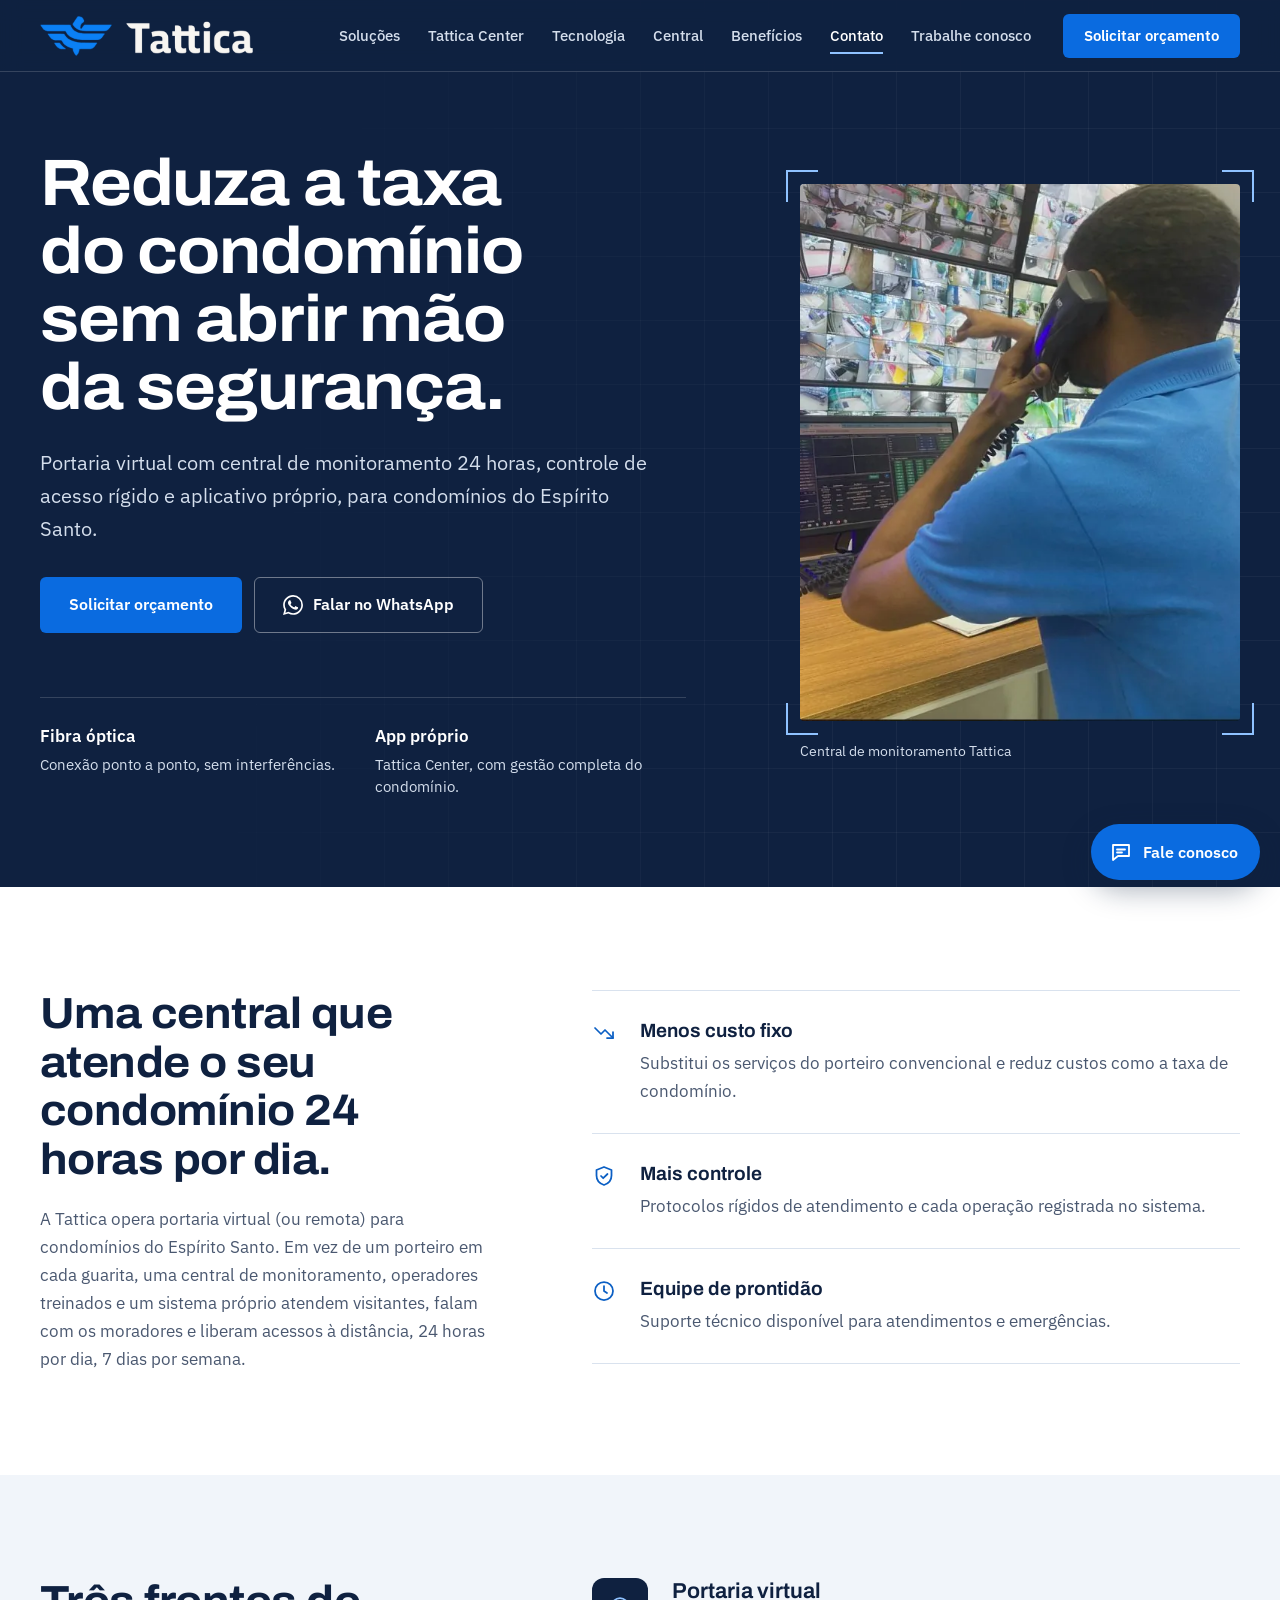
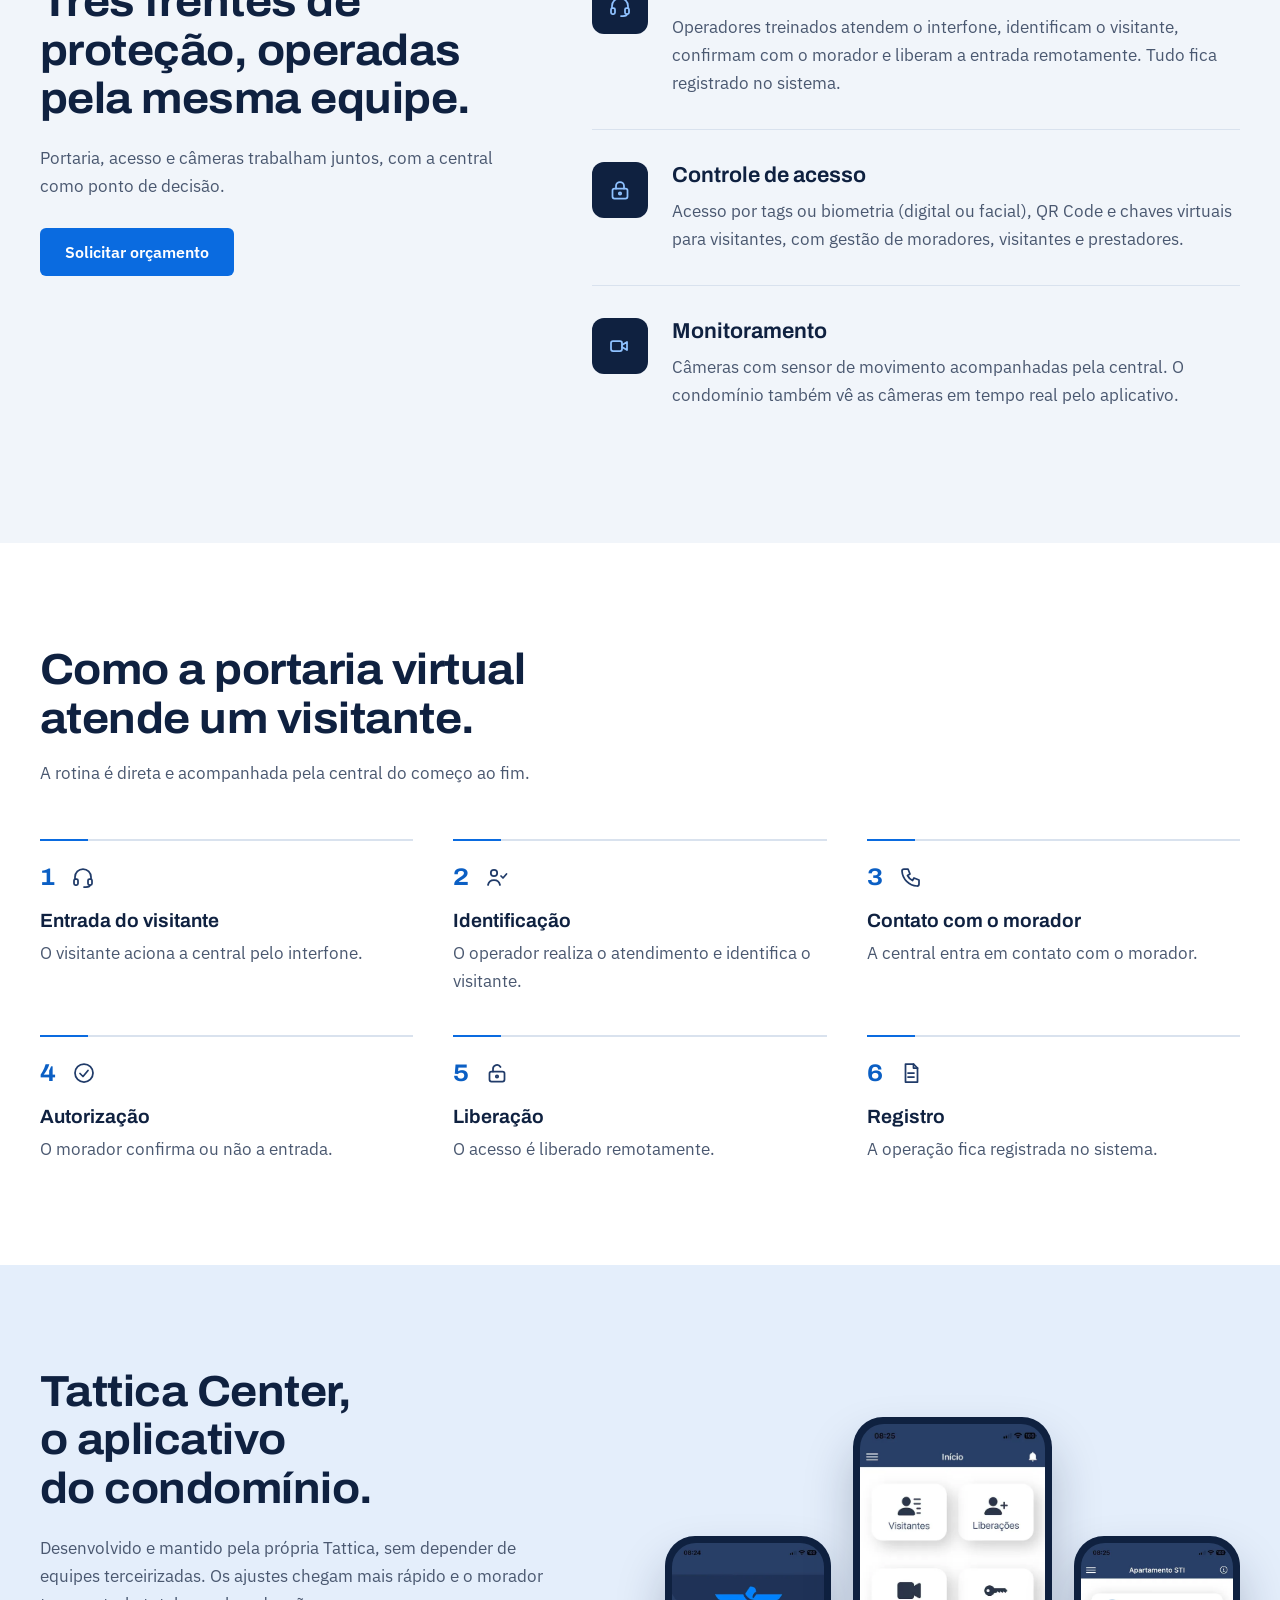
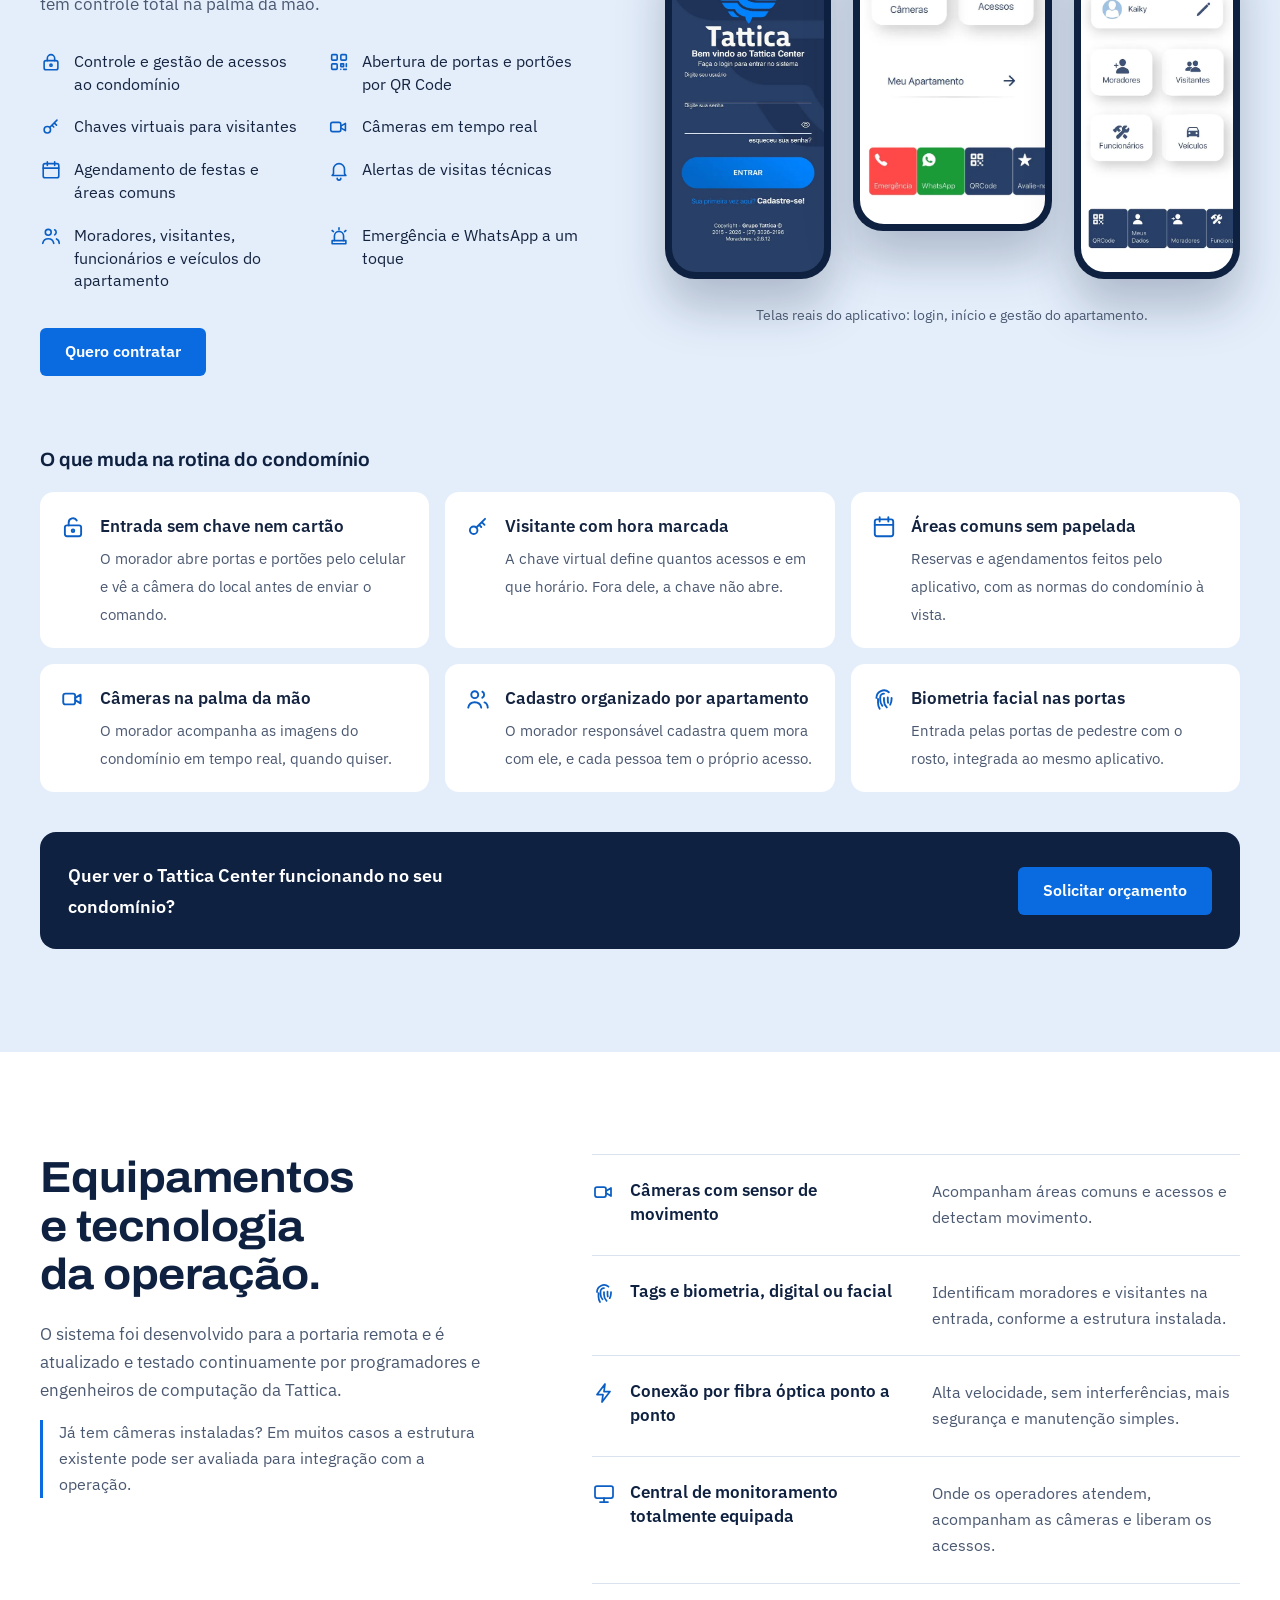
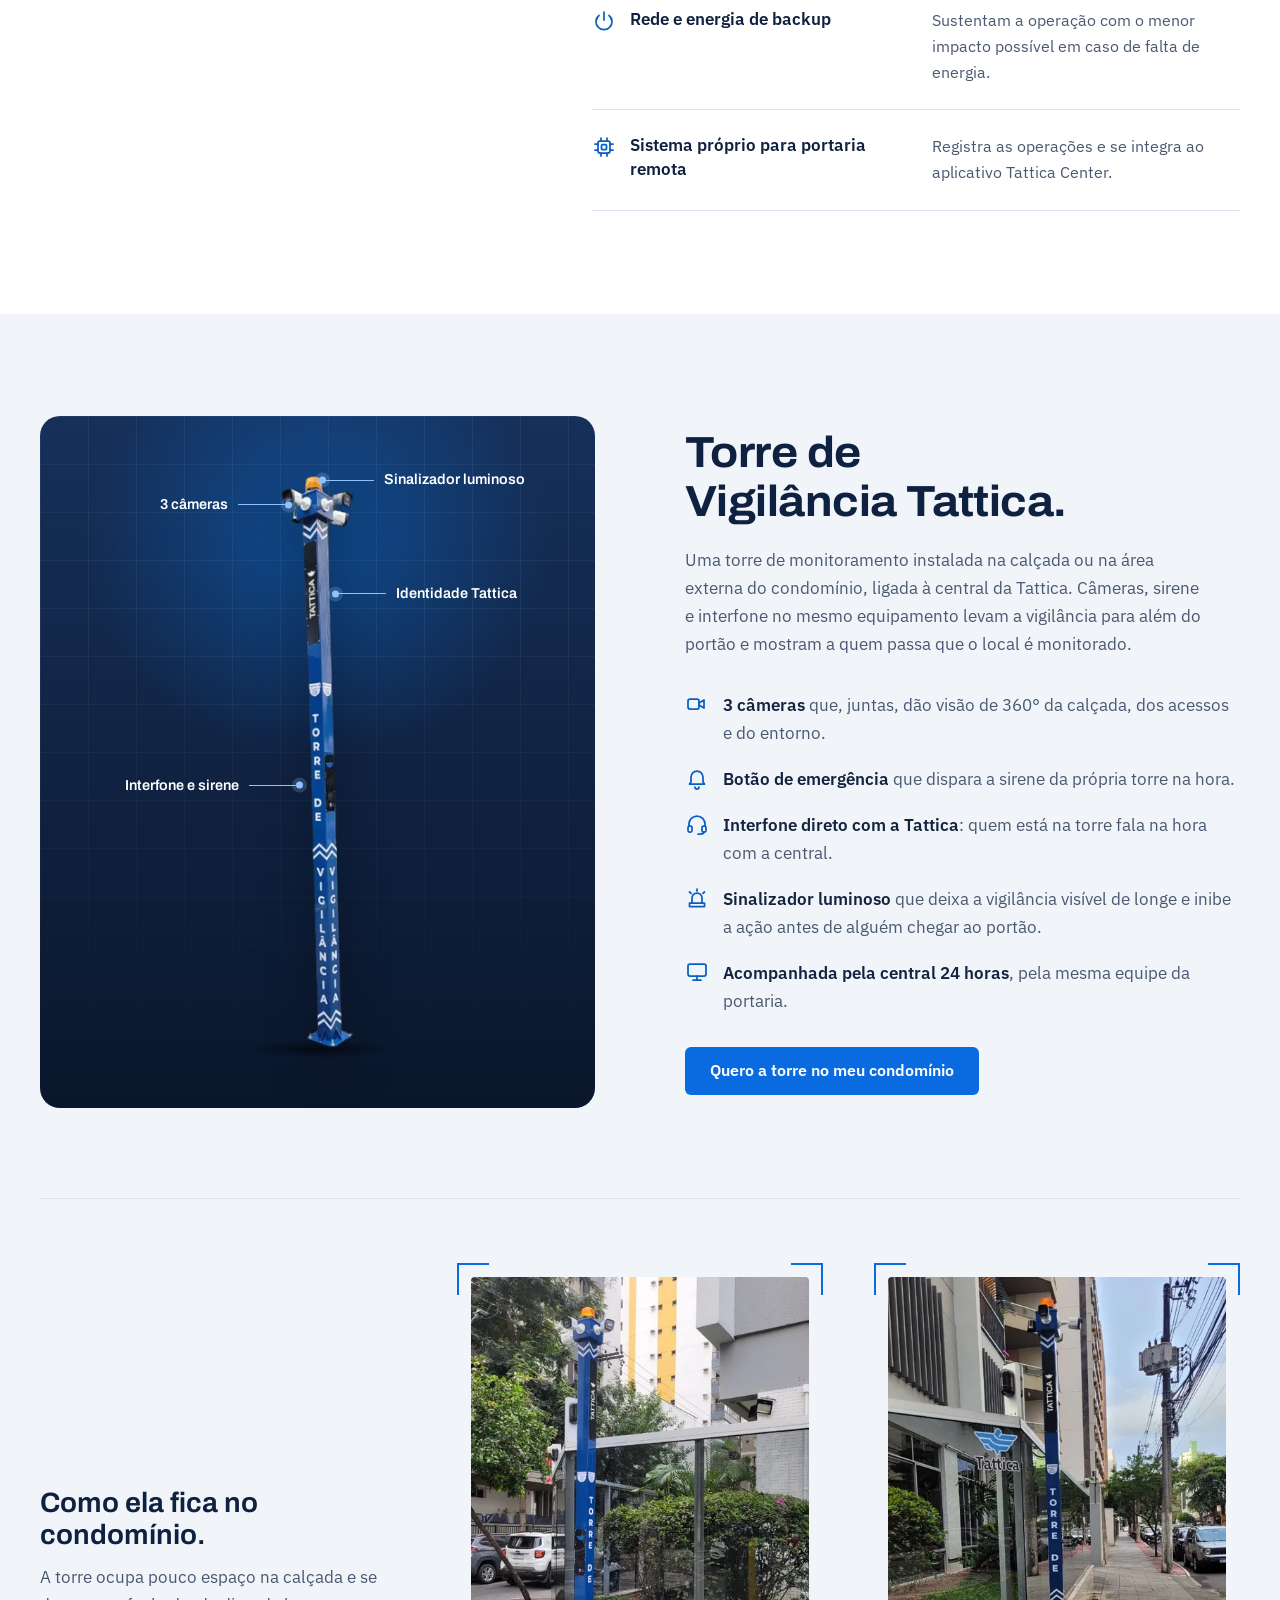
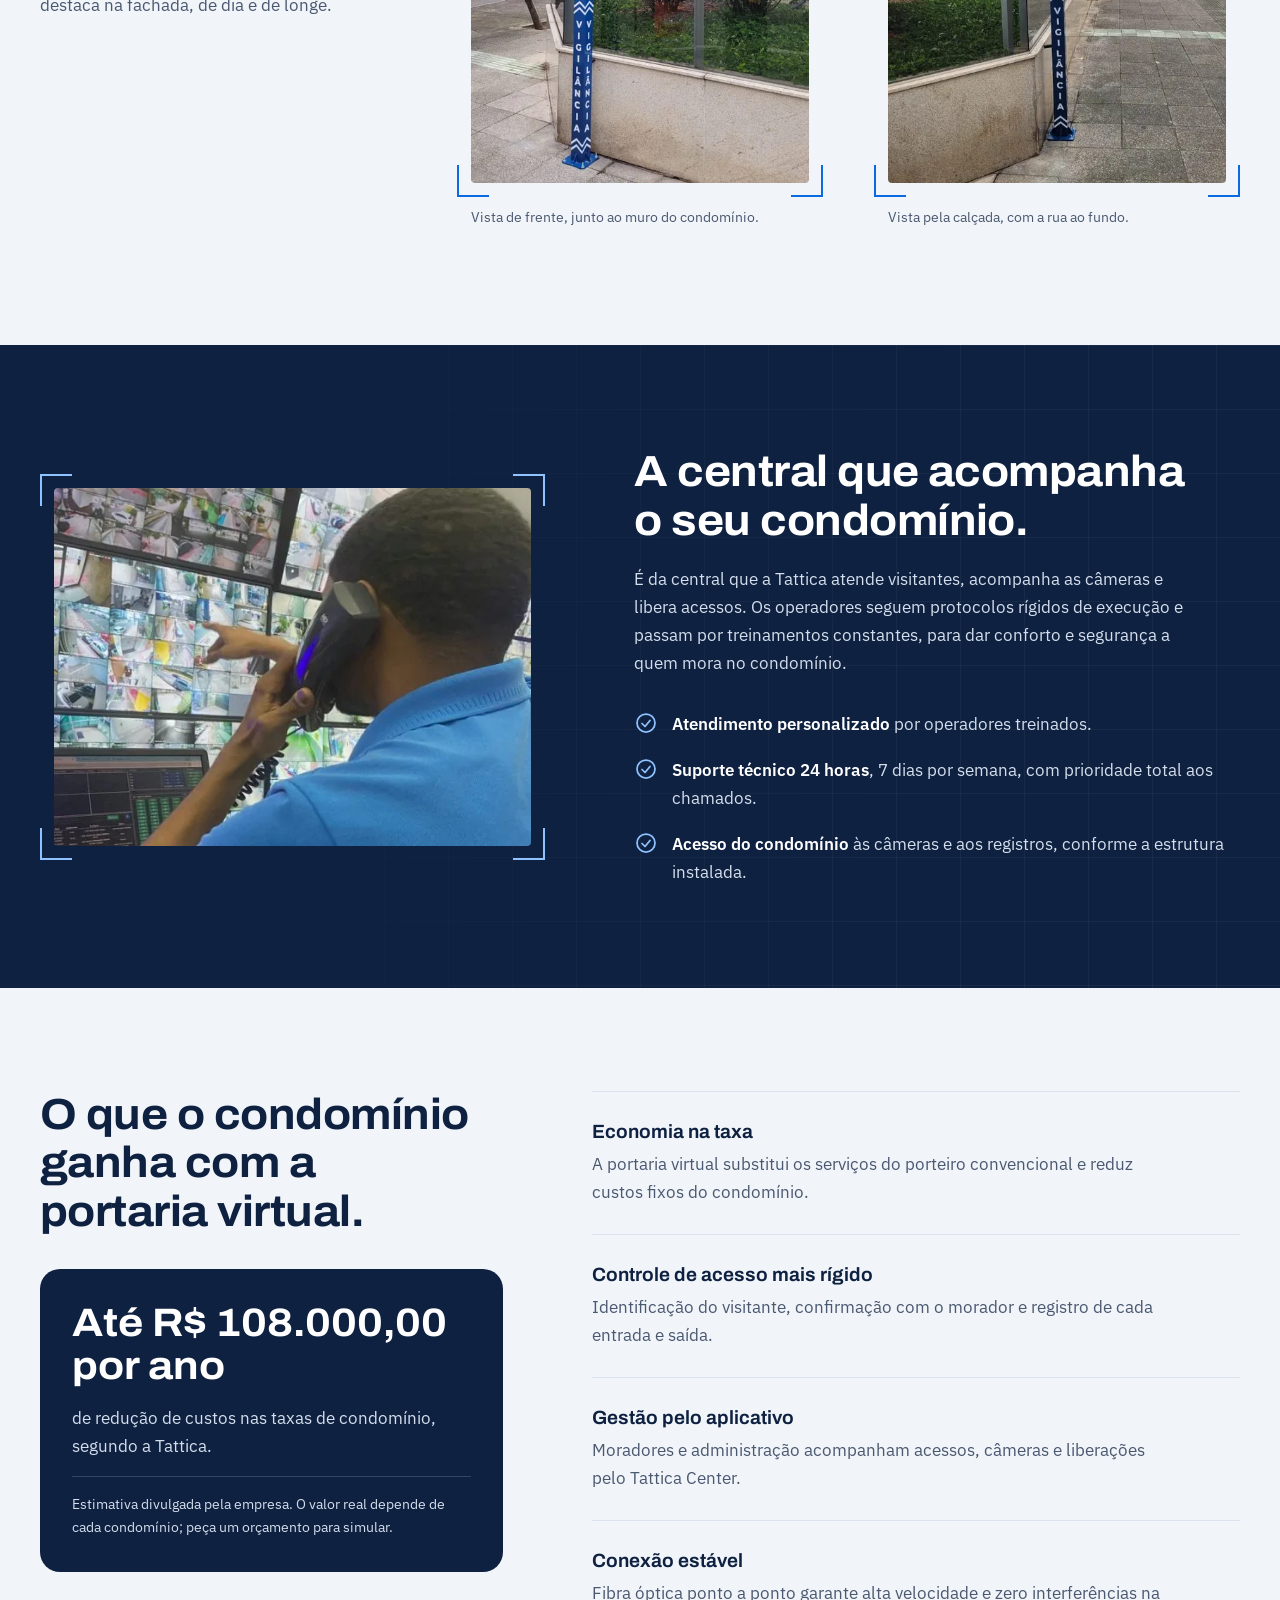
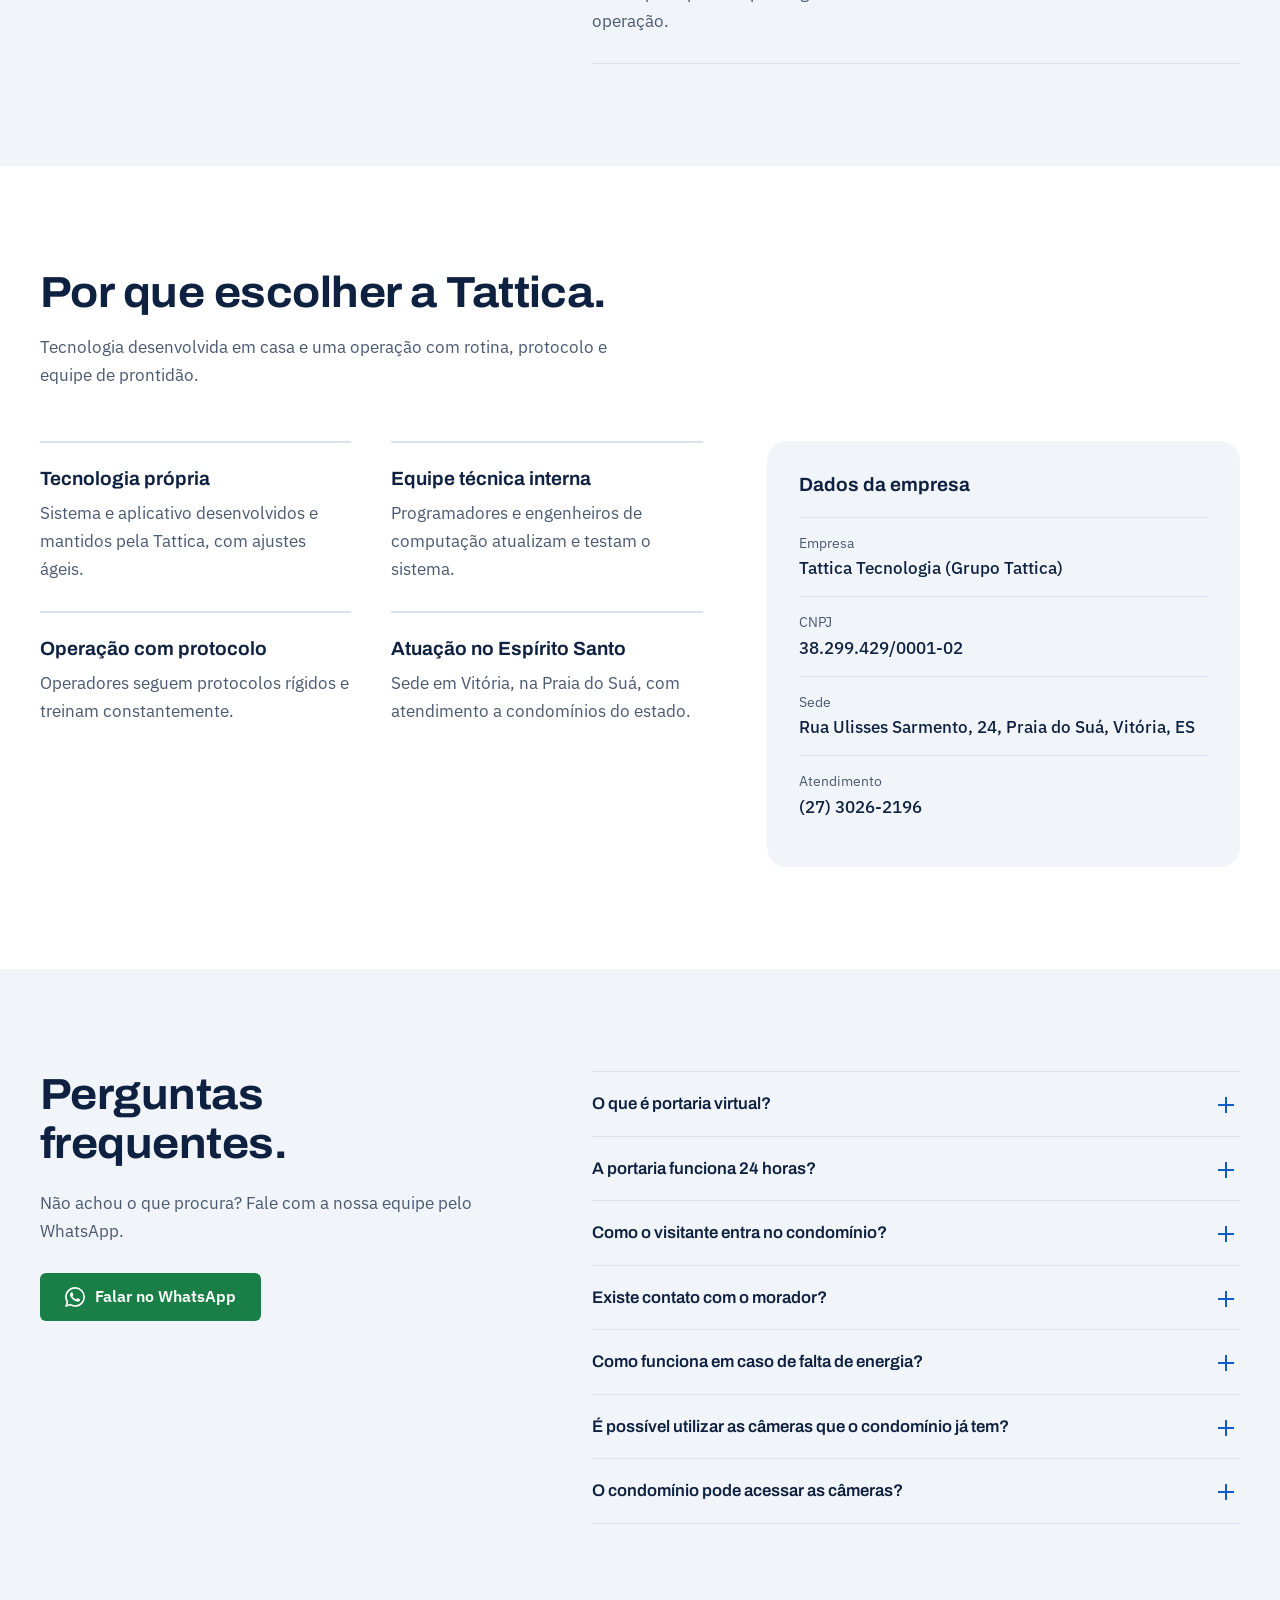
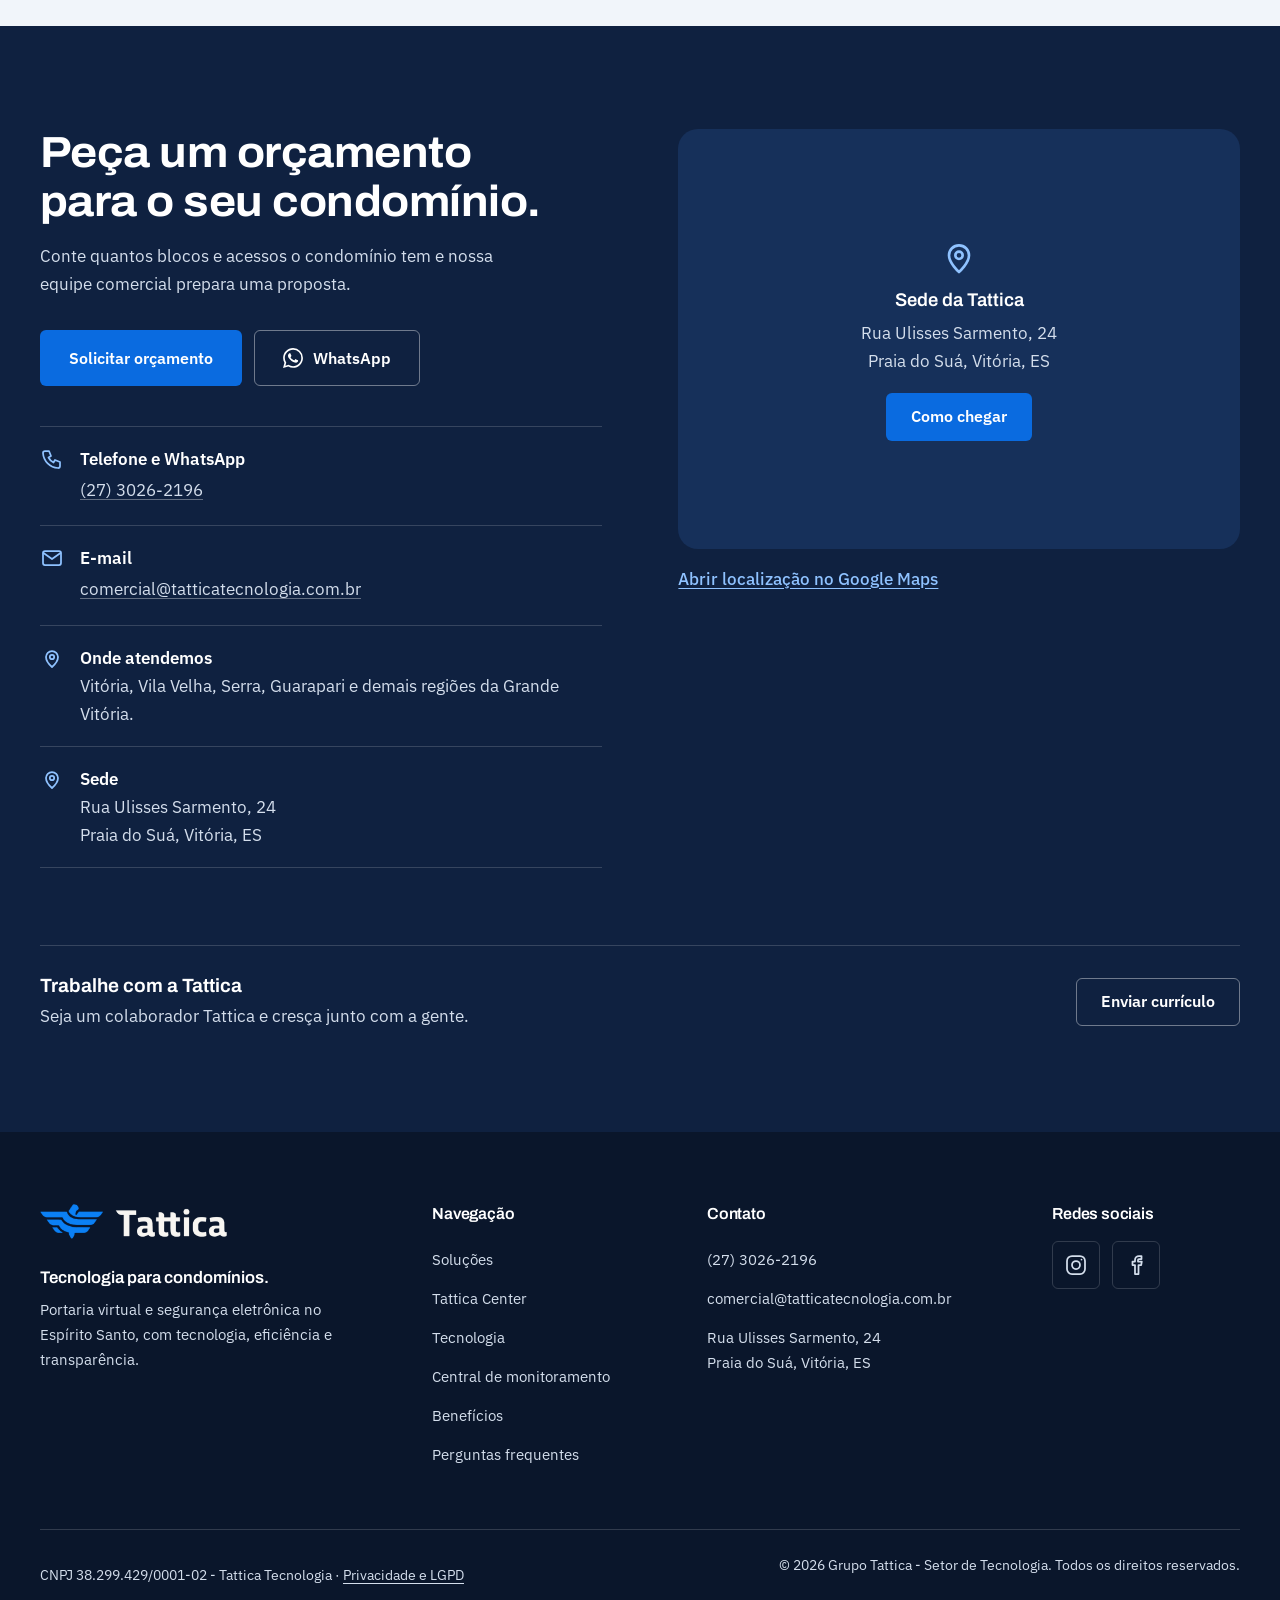
==== commit 066d061e: "Aba do aplicativo: troca os passos do morador por benefícios para quem está contratando" ====
--- a/index.html
+++ b/index.html
@@ -374,27 +374,21 @@
 
             <div class="container app-extra">
                 <div class="app-extra__block">
-                    <h3>Primeiros passos</h3>
-                    <ol class="steps">
-                        <li><strong>Baixe o aplicativo.</strong> Procure por "Tattica Center" na Play Store (Android) ou na App Store (iPhone).</li>
-                        <li><strong>Cadastre-se.</strong> Use o mesmo e-mail que está no sistema da Tattica e abra o link que chegar na sua caixa de entrada. Se não aparecer, olhe o spam.</li>
-                        <li><strong>Crie sua senha.</strong> Depois é só entrar e usar o aplicativo.</li>
-                    </ol>
-                </div>
-
-                <div class="app-extra__block">
-                    <h3>O que o morador faz no aplicativo</h3>
+                    <h3>O que muda na rotina do condomínio</h3>
                     <ul class="app-cards">
-                        <li><svg class="icon" aria-hidden="true"><use href="#i-unlock"/></svg><div><strong>Abrir portas e portões</strong><span>Em "Acessos", você vê a câmera do local em tempo real antes de enviar o comando.</span></div></li>
-                        <li><svg class="icon" aria-hidden="true"><use href="#i-key"/></svg><div><strong>Chave virtual para visitantes</strong><span>Você define quantos acessos e o horário. Fora dele, a chave não abre.</span></div></li>
-                        <li><svg class="icon" aria-hidden="true"><use href="#i-calendar"/></svg><div><strong>Reservas de áreas comuns</strong><span>Escolha a área e o dia e acompanhe tudo em "Meus Agendamentos".</span></div></li>
-                        <li><svg class="icon" aria-hidden="true"><use href="#i-camera"/></svg><div><strong>Câmeras do condomínio</strong><span>Imagens em tempo real pelo menu do aplicativo.</span></div></li>
-                        <li><svg class="icon" aria-hidden="true"><use href="#i-users"/></svg><div><strong>Moradores do apartamento</strong><span>O morador responsável cadastra as pessoas que moram com ele.</span></div></li>
-                        <li><svg class="icon" aria-hidden="true"><use href="#i-fingerprint"/></svg><div><strong>Cadastro facial</strong><span>Para entrar pelas portas de pedestre por biometria facial.</span></div></li>
+                        <li><svg class="icon" aria-hidden="true"><use href="#i-unlock"/></svg><div><strong>Entrada sem chave nem cartão</strong><span>O morador abre portas e portões pelo celular e vê a câmera do local antes de enviar o comando.</span></div></li>
+                        <li><svg class="icon" aria-hidden="true"><use href="#i-key"/></svg><div><strong>Visitante com hora marcada</strong><span>A chave virtual define quantos acessos e em que horário. Fora dele, a chave não abre.</span></div></li>
+                        <li><svg class="icon" aria-hidden="true"><use href="#i-calendar"/></svg><div><strong>Áreas comuns sem papelada</strong><span>Reservas e agendamentos feitos pelo aplicativo, com as normas do condomínio à vista.</span></div></li>
+                        <li><svg class="icon" aria-hidden="true"><use href="#i-camera"/></svg><div><strong>Câmeras na palma da mão</strong><span>O morador acompanha as imagens do condomínio em tempo real, quando quiser.</span></div></li>
+                        <li><svg class="icon" aria-hidden="true"><use href="#i-users"/></svg><div><strong>Cadastro organizado por apartamento</strong><span>O morador responsável cadastra quem mora com ele, e cada pessoa tem o próprio acesso.</span></div></li>
+                        <li><svg class="icon" aria-hidden="true"><use href="#i-fingerprint"/></svg><div><strong>Biometria facial nas portas</strong><span>Entrada pelas portas de pedestre com o rosto, integrada ao mesmo aplicativo.</span></div></li>
                     </ul>
                 </div>
 
-                <p class="app-extra__note">Já é morador e precisa de ajuda? Nossa equipe envia o passo a passo em vídeo pelo WhatsApp, depois de confirmar a sua identidade.</p>
+                <div class="app-extra__cta">
+                    <p>Quer ver o Tattica Center funcionando no seu condomínio?</p>
+                    <a href="#orcamento-modal" class="btn btn--primary quote-trigger" aria-haspopup="dialog">Solicitar orçamento</a>
+                </div>
             </div>
         </section>
 
--- a/styles.css
+++ b/styles.css
@@ -1027,16 +1027,13 @@
 
 .footer__bottom a { display: inline-block; padding-block: 10px; text-decoration: underline; text-underline-offset: 3px; }
 
-/* Aba do aplicativo: primeiros passos e recursos */
+/* Aba do aplicativo: benefícios no dia a dia */
 .app-extra { margin-top: clamp(40px, 6vw, 72px); display: grid; gap: 40px; }
 .app-extra h3 { margin-bottom: 20px; }
-.steps { list-style: none; counter-reset: passo; display: grid; grid-template-columns: repeat(auto-fit, minmax(240px, 1fr)); gap: 16px; }
-.steps li { counter-increment: passo; position: relative; padding: 20px 20px 20px 64px; background: var(--white); border-radius: 14px; line-height: 1.5; color: var(--muted); }
-.steps li::before { content: counter(passo); position: absolute; left: 18px; top: 18px; display: grid; place-items: center; width: 32px; height: 32px; border-radius: 50%; color: var(--white); background: var(--blue-600); font-weight: 700; }
-.steps strong { display: block; color: var(--ink); }
-.app-cards { list-style: none; display: grid; grid-template-columns: repeat(auto-fit, minmax(300px, 1fr)); gap: 16px; }
+.app-cards { list-style: none; display: grid; grid-template-columns: repeat(auto-fit, minmax(min(100%, 300px), 1fr)); gap: 16px; }
 .app-cards li { display: flex; gap: 14px; align-items: flex-start; padding: 20px; background: var(--white); border-radius: 14px; }
 .app-cards .icon { width: 26px; height: 26px; margin-top: 2px; color: var(--blue-700); }
 .app-cards strong { display: block; color: var(--ink); margin-bottom: 4px; }
 .app-cards span { color: var(--muted); font-size: .95rem; line-height: 1.5; }
-.app-extra__note { color: var(--muted); max-width: 62ch; }
+.app-extra__cta { display: flex; flex-wrap: wrap; align-items: center; justify-content: space-between; gap: 16px 32px; padding: 28px; border-radius: 16px; color: var(--white); background: var(--navy-900); }
+.app-extra__cta p { font-weight: 650; font-size: 1.15rem; max-width: 36ch; }
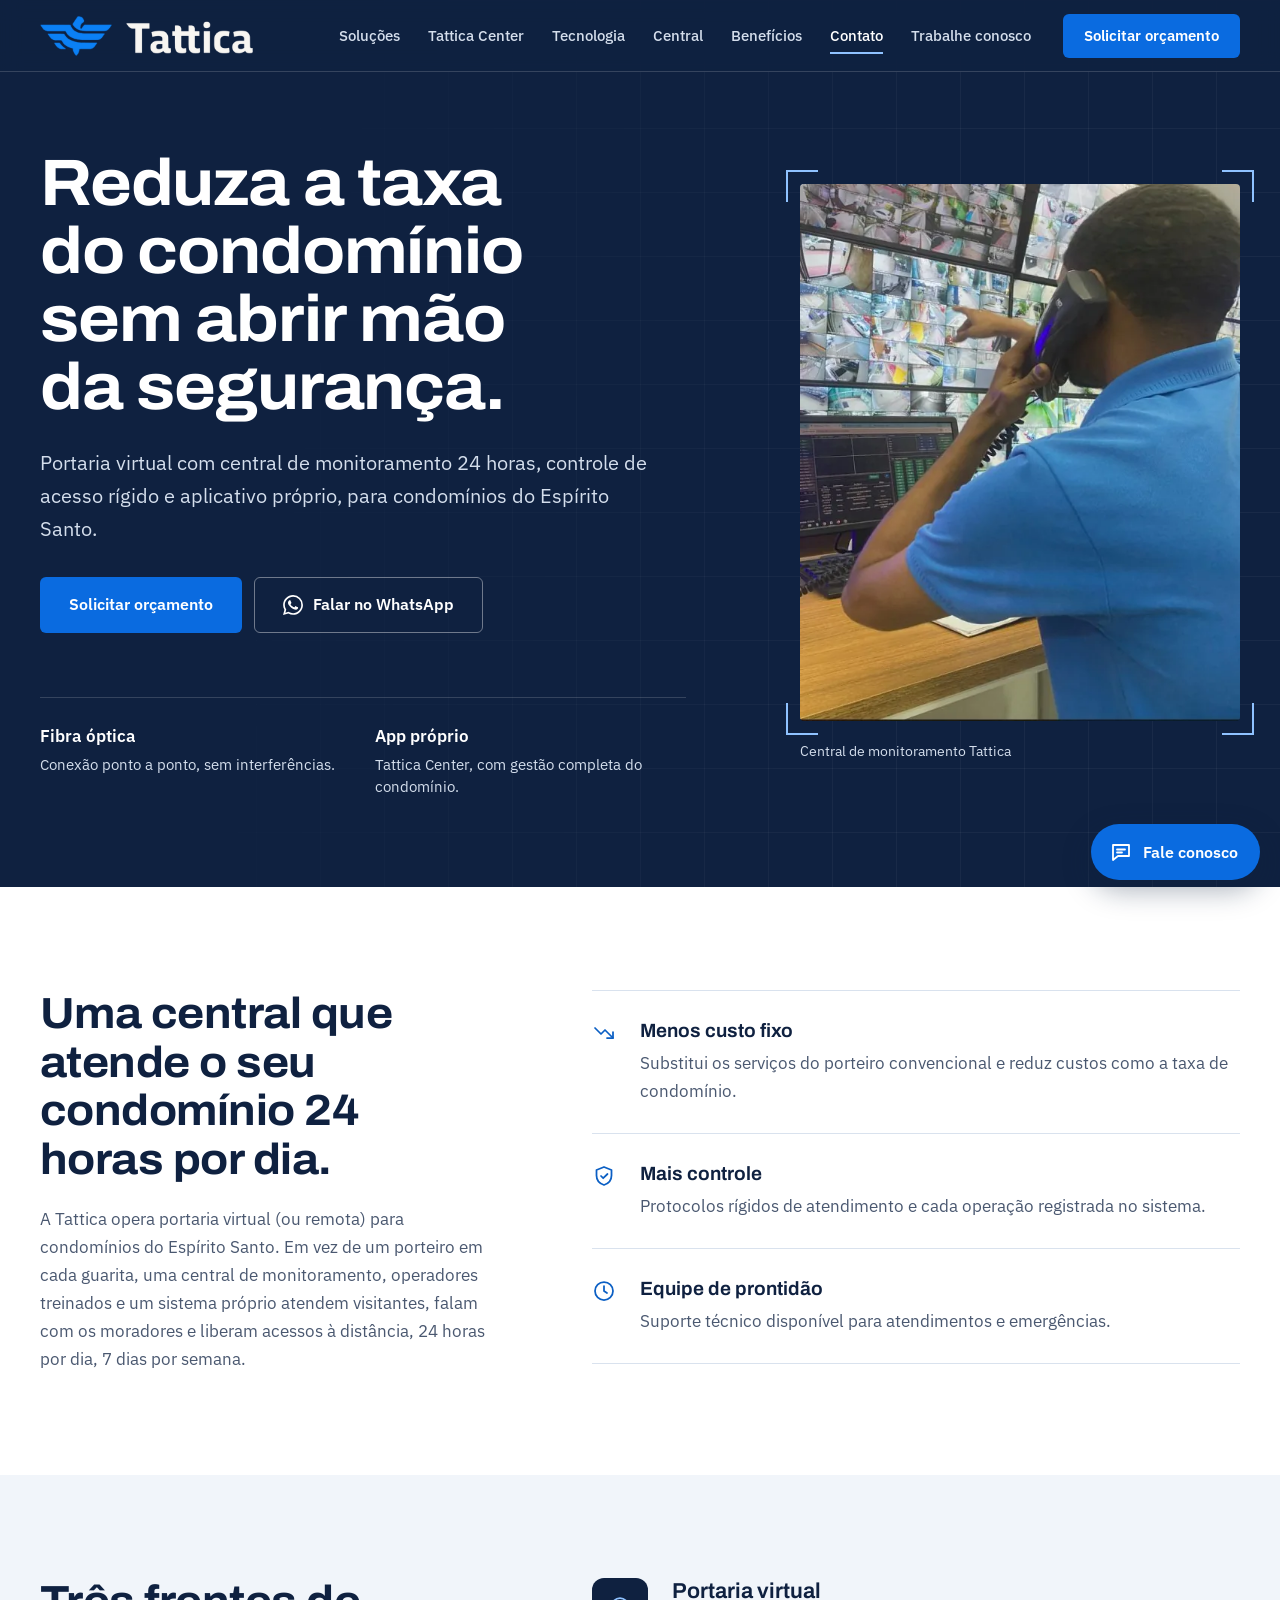
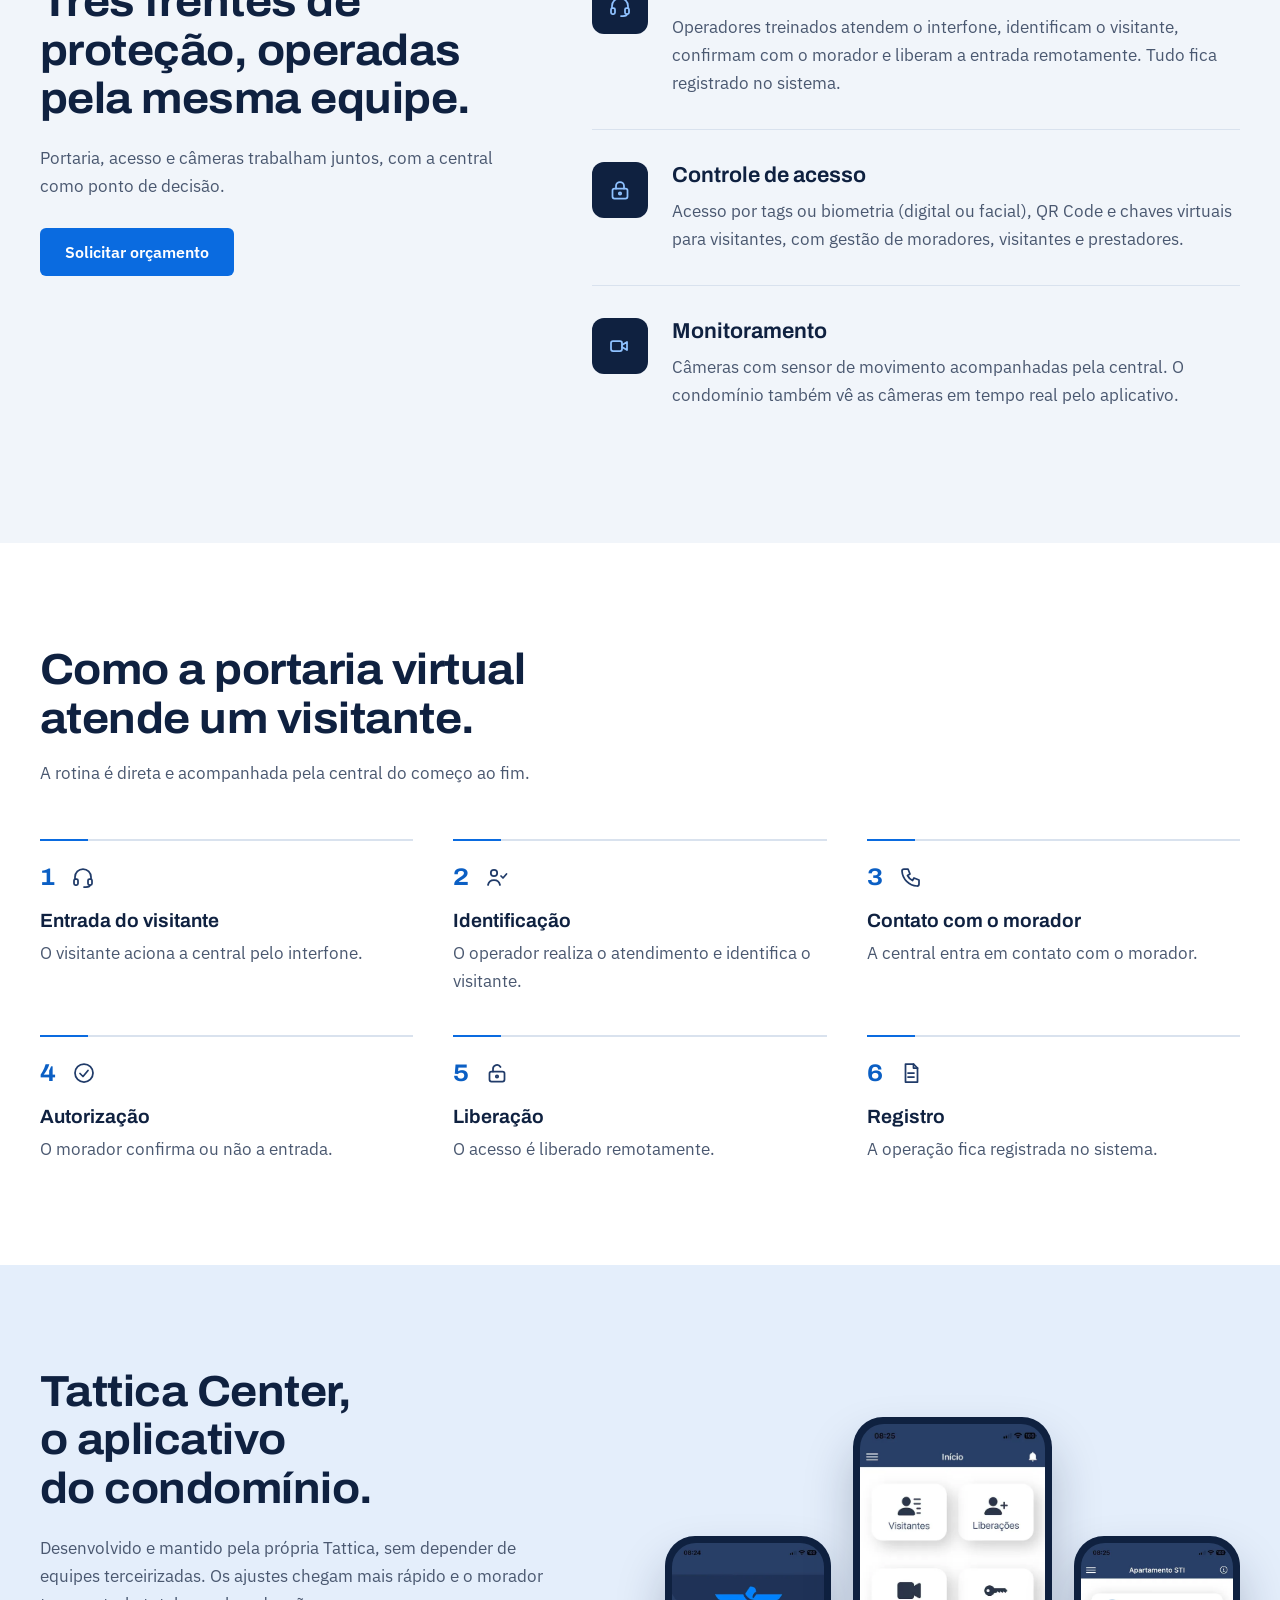
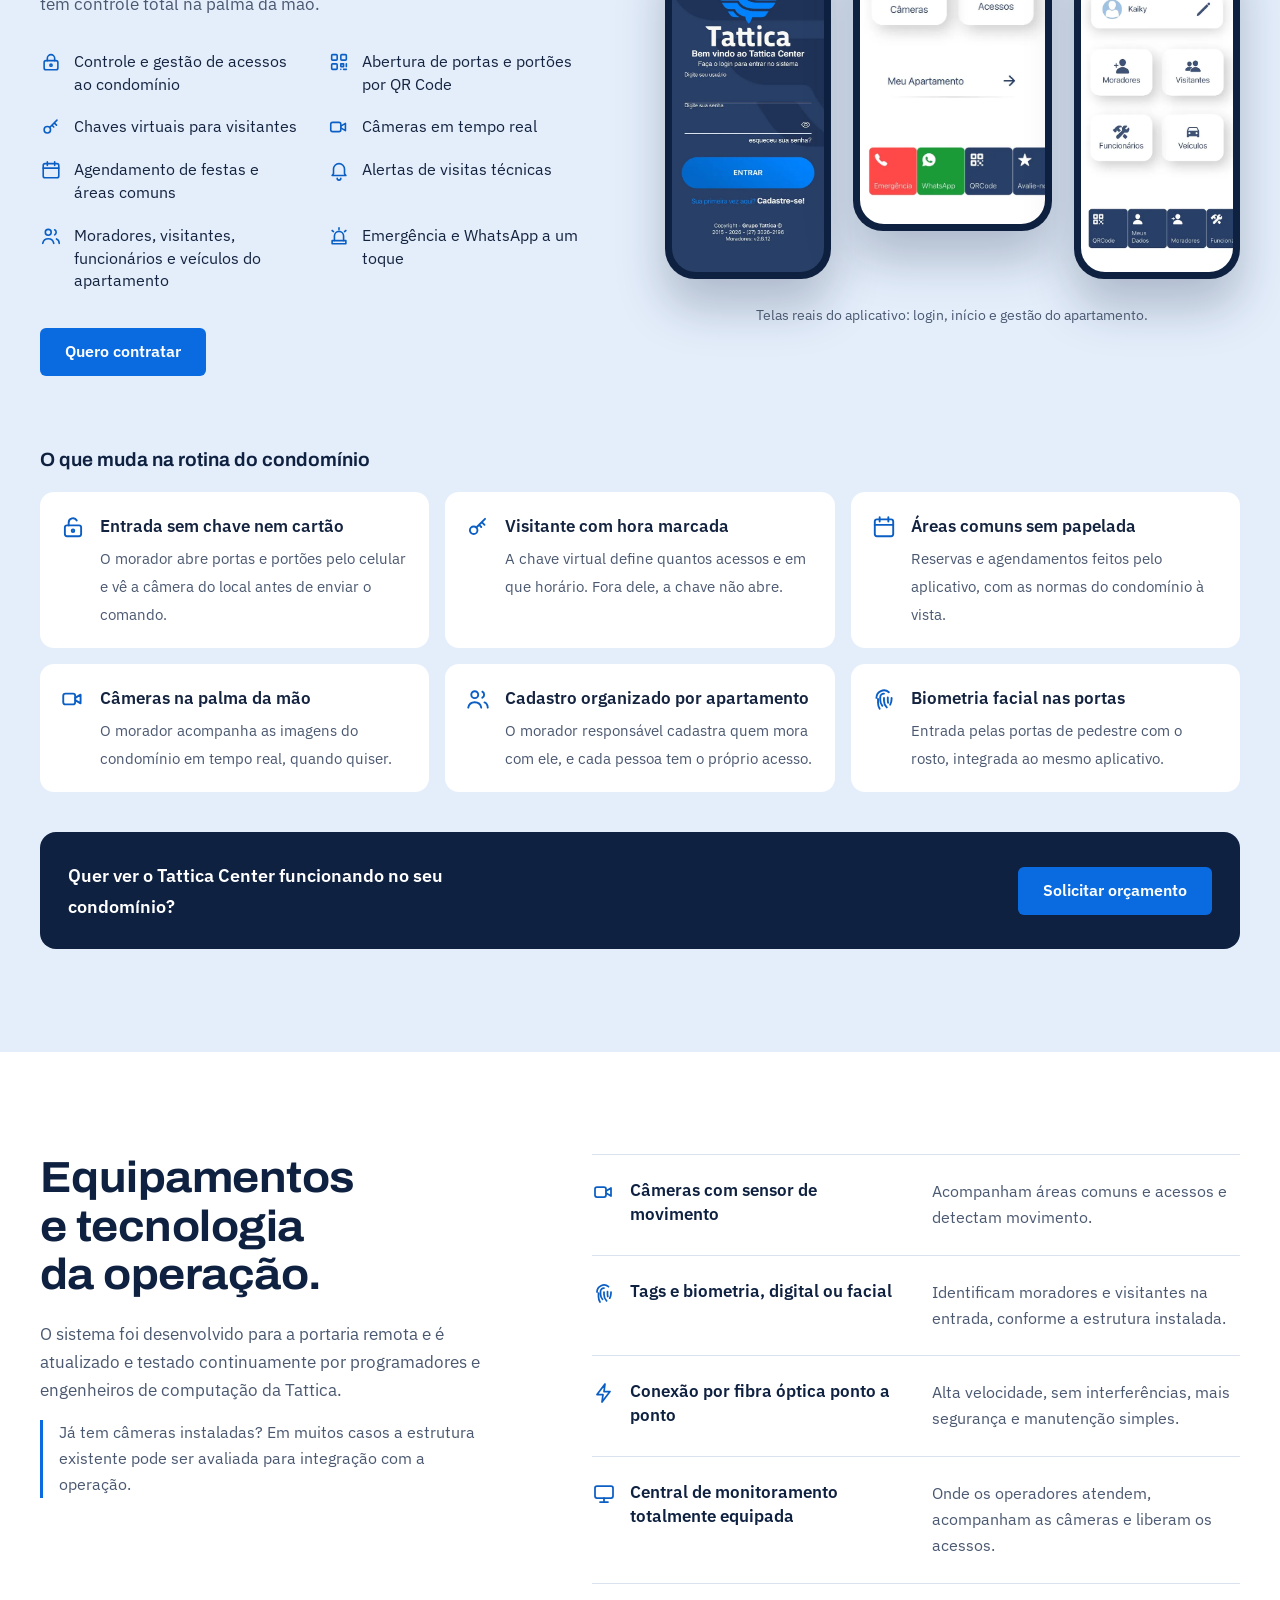
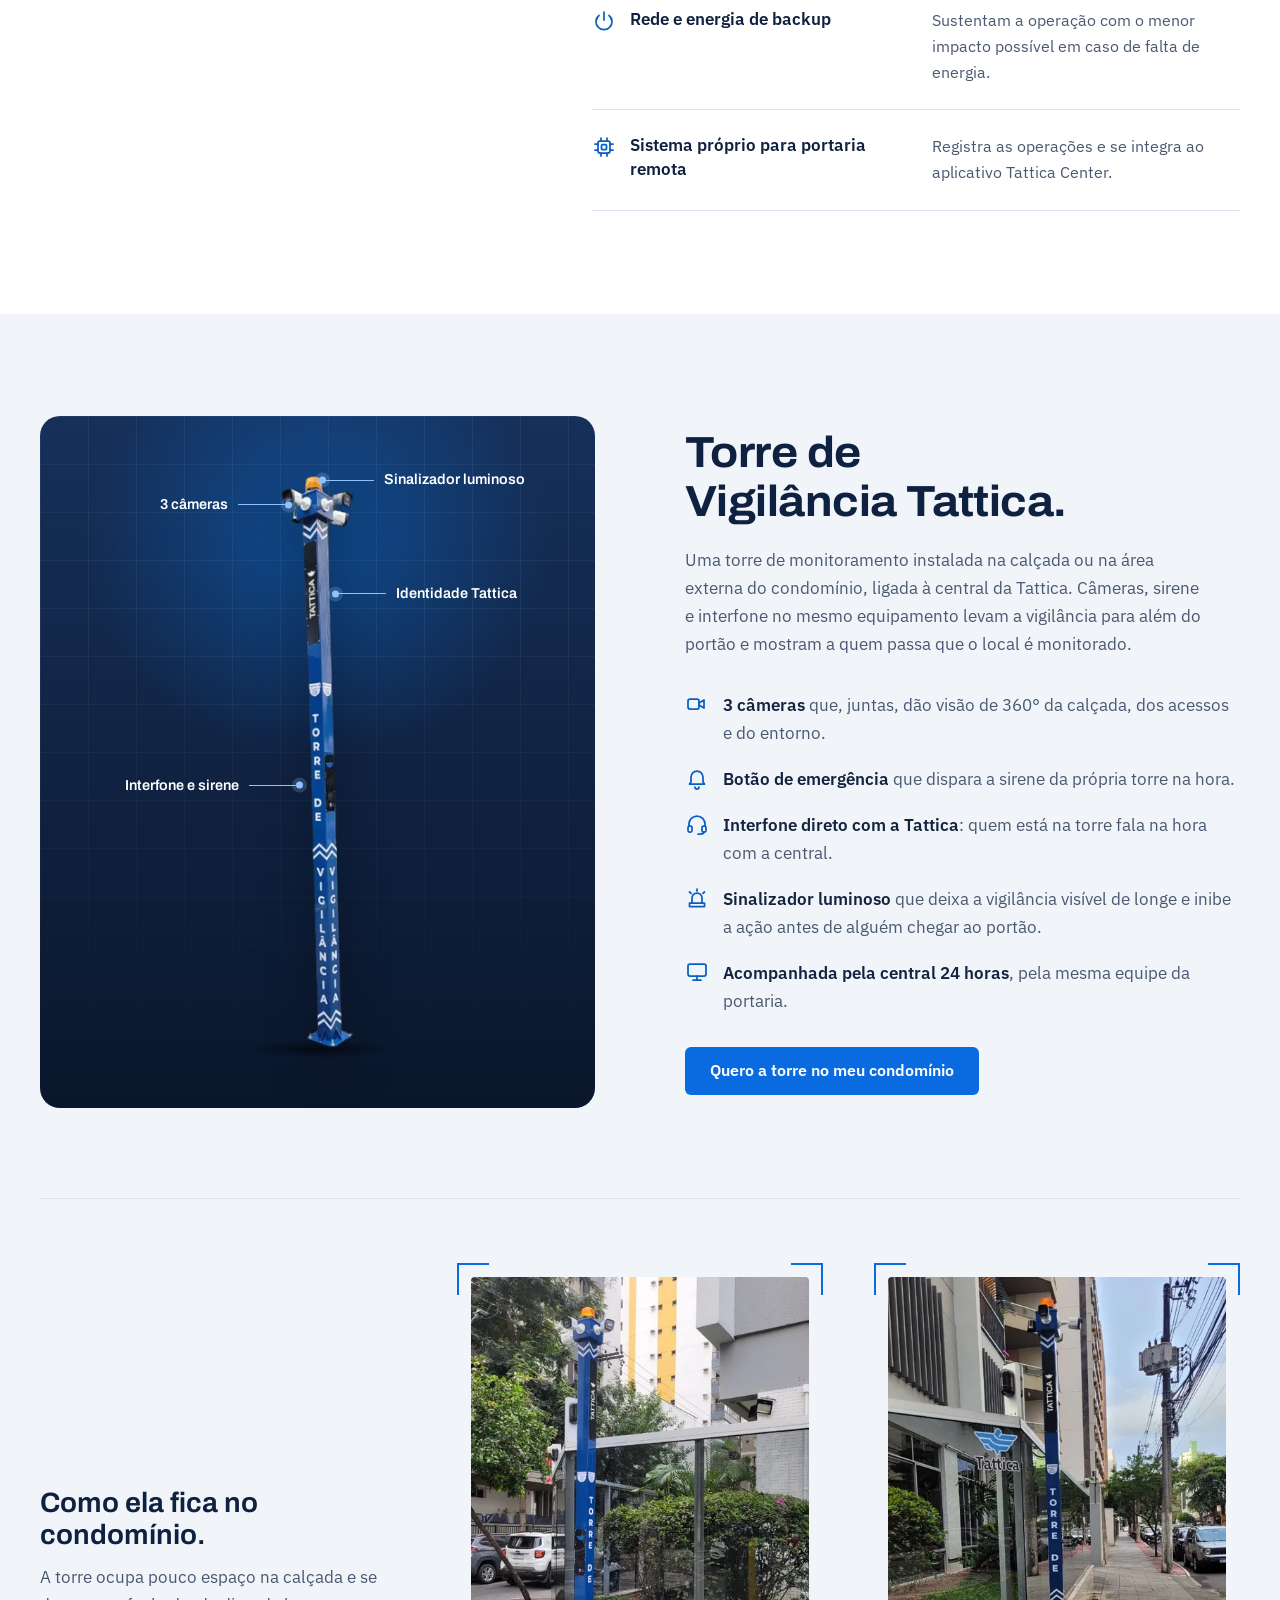
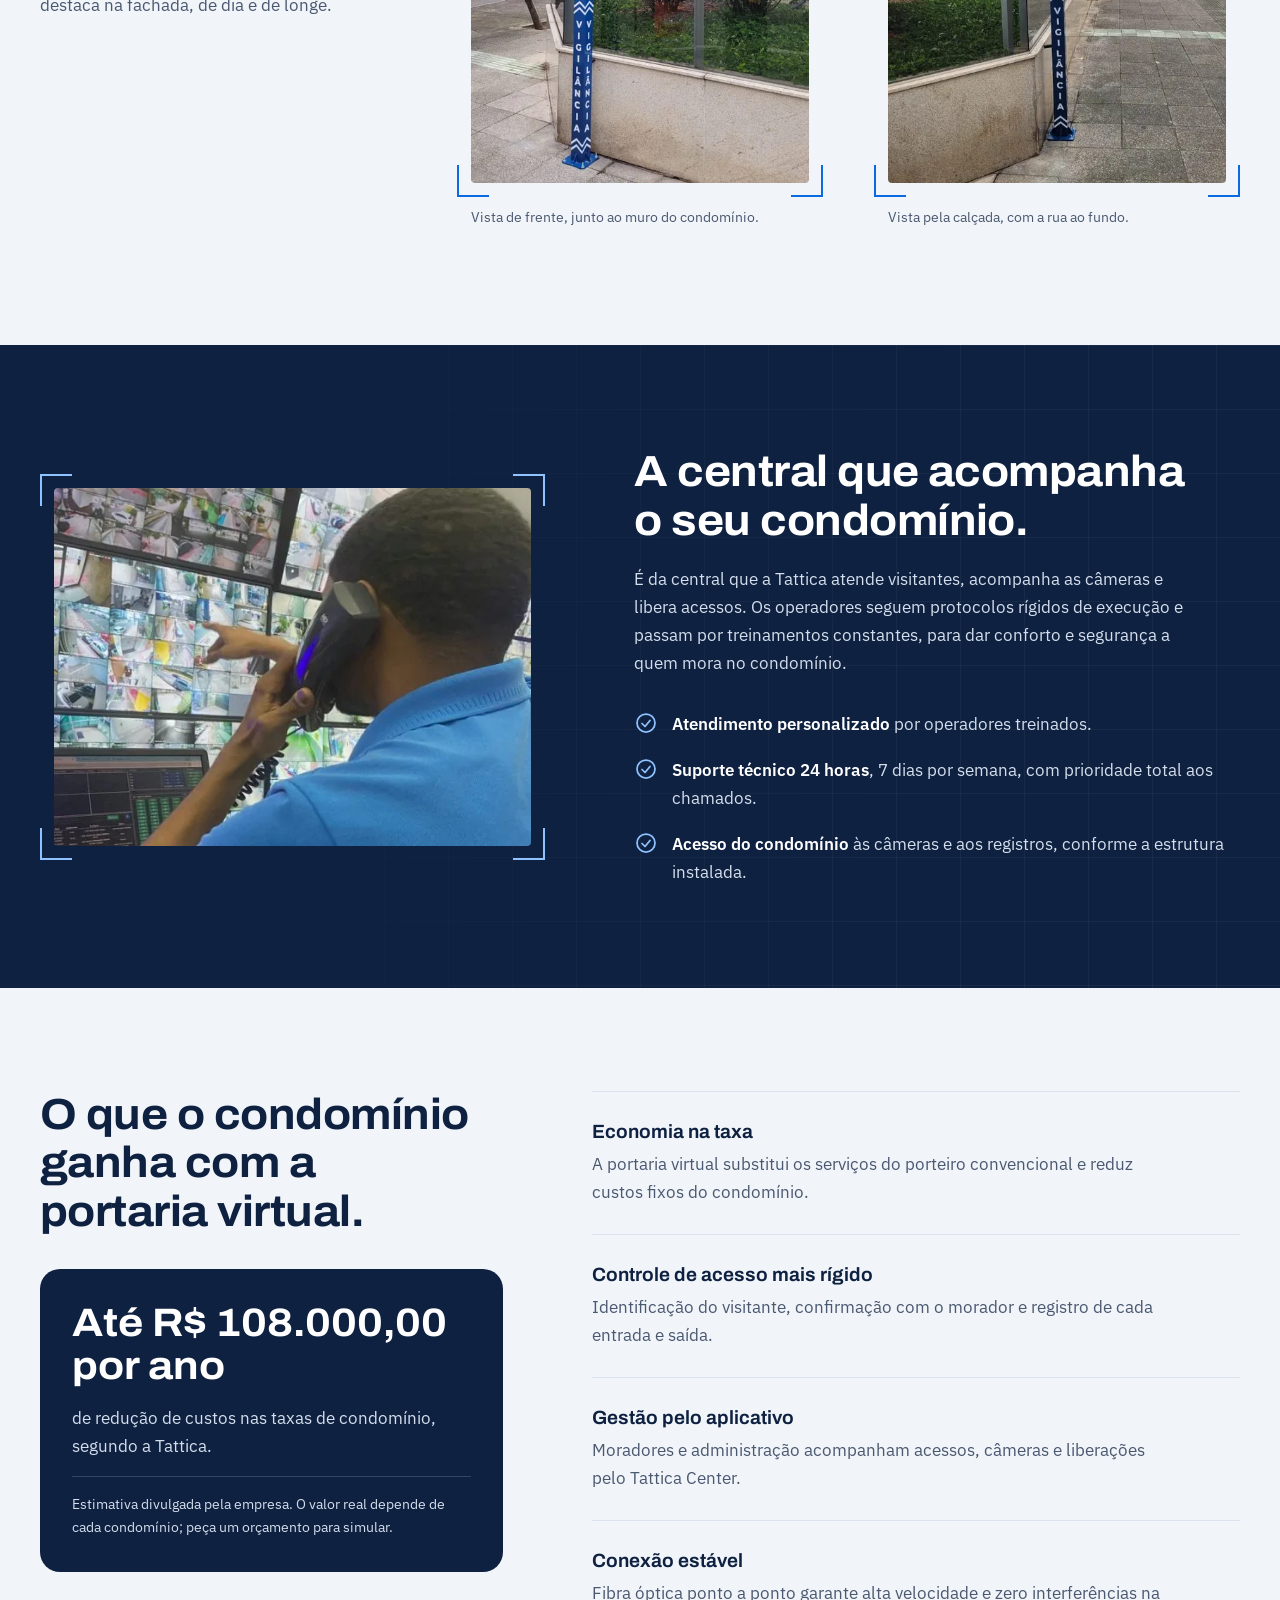
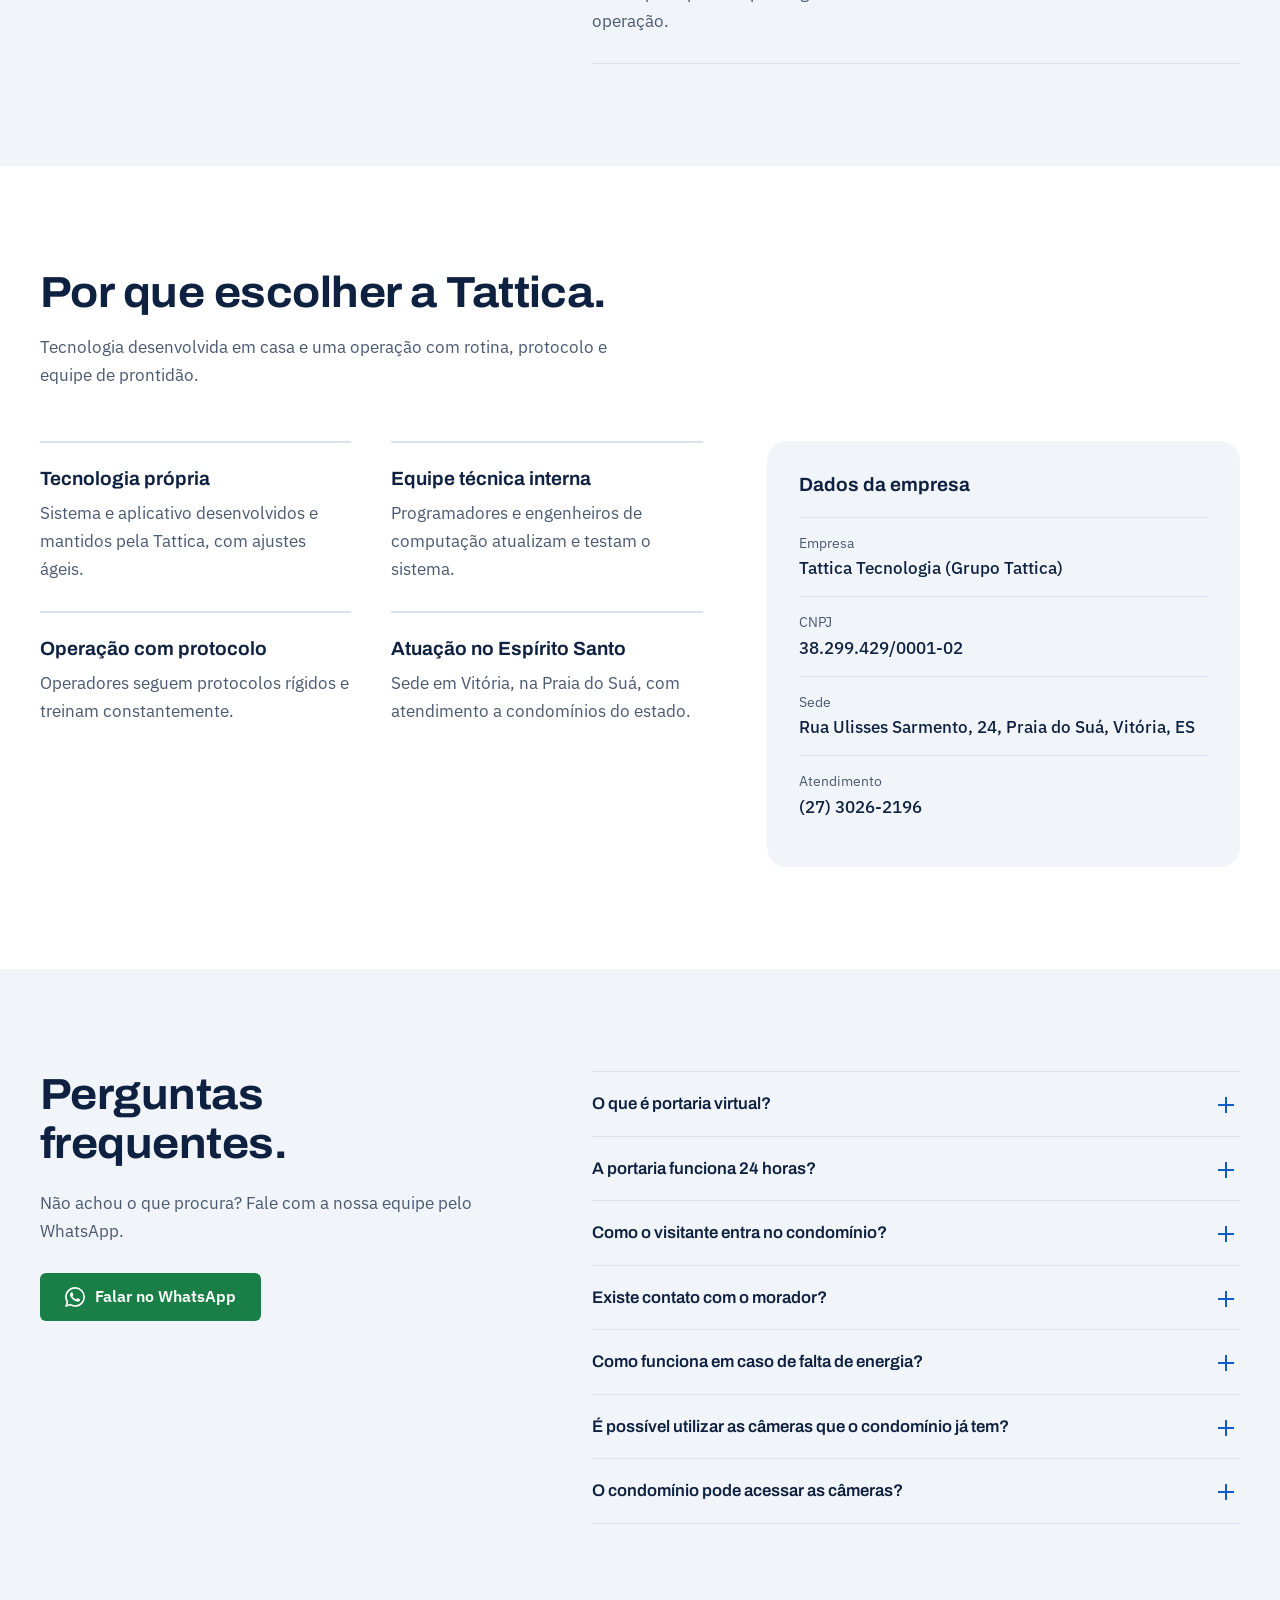
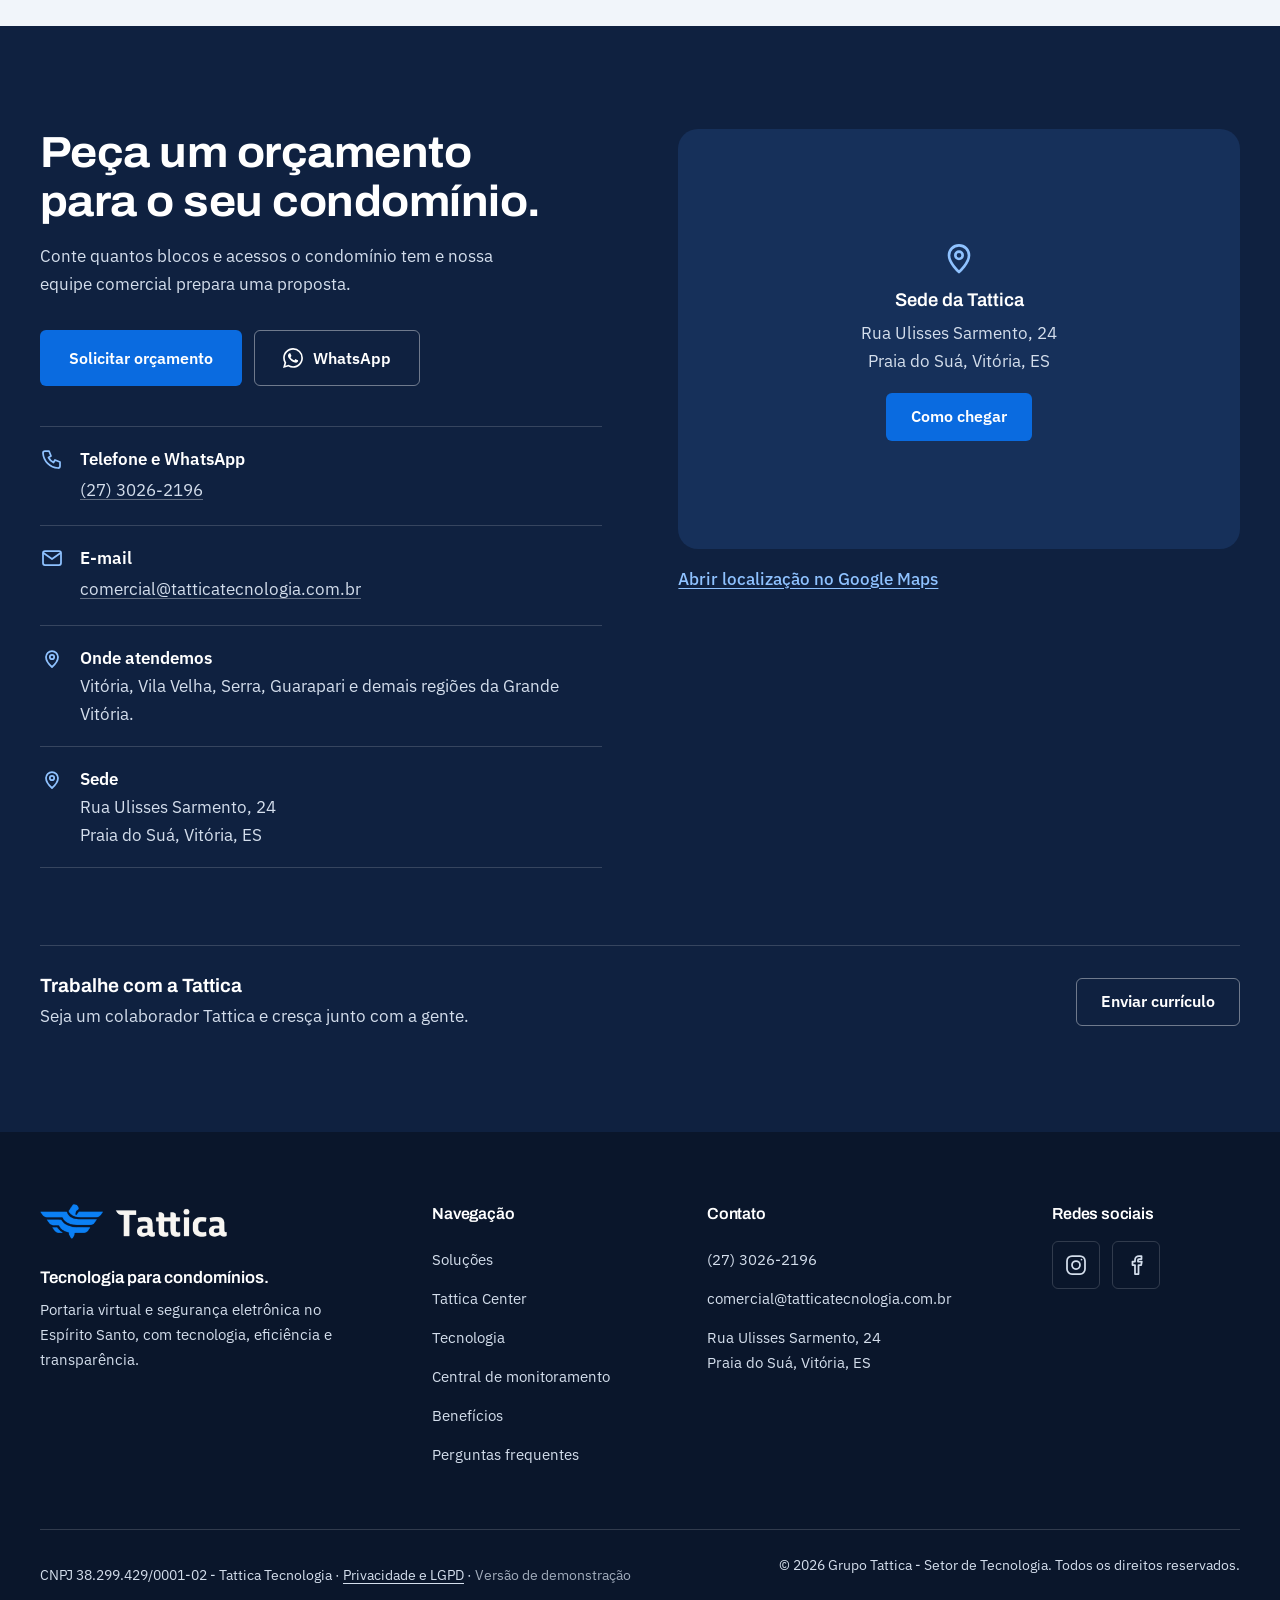
==== commit 9c037303: "Avisos discretos de versão de demonstração no rodapé e de documento em revisão na privacidade" ====
--- a/index.html
+++ b/index.html
@@ -174,7 +174,7 @@
                     <li><a href="#contato" class="nav-link">Contato</a></li>
                     <li><a href="#trabalhe-conosco" class="nav-link">Trabalhe conosco</a></li>
                 </ul>
-                <a href="#orcamento-modal" class="btn btn--primary nav-cta quote-trigger" aria-haspopup="dialog">Solicitar orçamento</a>
+                <a href="https://wa.me/552730262196?text=Ol%C3%A1!%20Gostaria%20de%20solicitar%20um%20or%C3%A7amento." target="_blank" rel="noopener noreferrer" class="btn btn--primary nav-cta quote-trigger" aria-haspopup="dialog" aria-controls="chat-panel">Solicitar orçamento</a>
             </nav>
         </div>
     </header>
@@ -187,7 +187,7 @@
                     <h1 id="hero-title" class="hero__title">Reduza a taxa do condomínio sem abrir mão da segurança.</h1>
                     <p class="hero__lead">Portaria virtual com central de monitoramento 24 horas, controle de acesso rígido e aplicativo próprio, para condomínios do Espírito Santo.</p>
                     <div class="hero__actions">
-                        <a href="#orcamento-modal" class="btn btn--primary btn--lg quote-trigger" aria-haspopup="dialog">Solicitar orçamento</a>
+                        <a href="https://wa.me/552730262196?text=Ol%C3%A1!%20Gostaria%20de%20solicitar%20um%20or%C3%A7amento." target="_blank" rel="noopener noreferrer" class="btn btn--primary btn--lg quote-trigger" aria-haspopup="dialog" aria-controls="chat-panel">Solicitar orçamento</a>
                         <a href="https://wa.me/552730262196" class="btn btn--ghost btn--lg" target="_blank" rel="noopener noreferrer">
                             <svg class="icon" aria-hidden="true"><use href="#i-whatsapp"/></svg>
                             Falar no WhatsApp
@@ -257,7 +257,7 @@
                 <div class="split__lead">
                     <h2 id="solucoes-title">Três frentes de proteção, operadas pela mesma equipe.</h2>
                     <p>Portaria, acesso e câmeras trabalham juntos, com a central como ponto de decisão.</p>
-                    <a href="#orcamento-modal" class="btn btn--primary quote-trigger" aria-haspopup="dialog">Solicitar orçamento</a>
+                    <a href="https://wa.me/552730262196?text=Ol%C3%A1!%20Gostaria%20de%20solicitar%20um%20or%C3%A7amento." target="_blank" rel="noopener noreferrer" class="btn btn--primary quote-trigger" aria-haspopup="dialog" aria-controls="chat-panel">Solicitar orçamento</a>
                 </div>
 
                 <ul class="solutions">
@@ -353,7 +353,7 @@
                         <li><svg class="icon" aria-hidden="true"><use href="#i-siren"/></svg><span>Emergência e WhatsApp a um toque</span></li>
                     </ul>
 
-                    <a href="#orcamento-modal" class="btn btn--primary quote-trigger" aria-haspopup="dialog">Quero contratar</a>
+                    <a href="https://wa.me/552730262196?text=Ol%C3%A1!%20Gostaria%20de%20solicitar%20um%20or%C3%A7amento." target="_blank" rel="noopener noreferrer" class="btn btn--primary quote-trigger" aria-haspopup="dialog" aria-controls="chat-panel">Quero contratar</a>
                 </div>
 
                 <div class="app__visual">
@@ -387,7 +387,7 @@
 
                 <div class="app-extra__cta">
                     <p>Quer ver o Tattica Center funcionando no seu condomínio?</p>
-                    <a href="#orcamento-modal" class="btn btn--primary quote-trigger" aria-haspopup="dialog">Solicitar orçamento</a>
+                    <a href="https://wa.me/552730262196?text=Ol%C3%A1!%20Gostaria%20de%20solicitar%20um%20or%C3%A7amento." target="_blank" rel="noopener noreferrer" class="btn btn--primary quote-trigger" aria-haspopup="dialog" aria-controls="chat-panel">Solicitar orçamento</a>
                 </div>
             </div>
         </section>
@@ -458,7 +458,7 @@
                         <li><svg class="icon" aria-hidden="true"><use href="#i-siren"/></svg><span><strong>Sinalizador luminoso</strong> que deixa a vigilância visível de longe e inibe a ação antes de alguém chegar ao portão.</span></li>
                         <li><svg class="icon" aria-hidden="true"><use href="#i-monitor"/></svg><span><strong>Acompanhada pela central 24 horas</strong>, pela mesma equipe da portaria.</span></li>
                     </ul>
-                    <a href="#orcamento-modal" class="btn btn--primary quote-trigger" aria-haspopup="dialog">Quero a torre no meu condomínio</a>
+                    <a href="https://wa.me/552730262196?text=Ol%C3%A1!%20Gostaria%20de%20solicitar%20um%20or%C3%A7amento." target="_blank" rel="noopener noreferrer" class="btn btn--primary quote-trigger" aria-haspopup="dialog" aria-controls="chat-panel">Quero a torre no meu condomínio</a>
                 </div>
             </div>
 
@@ -654,7 +654,7 @@
                     <p>Conte quantos blocos e acessos o condomínio tem e nossa equipe comercial prepara uma proposta.</p>
 
                     <div class="contact__actions">
-                        <a href="#orcamento-modal" class="btn btn--primary btn--lg quote-trigger" aria-haspopup="dialog">Solicitar orçamento</a>
+                        <a href="https://wa.me/552730262196?text=Ol%C3%A1!%20Gostaria%20de%20solicitar%20um%20or%C3%A7amento." target="_blank" rel="noopener noreferrer" class="btn btn--primary btn--lg quote-trigger" aria-haspopup="dialog" aria-controls="chat-panel">Solicitar orçamento</a>
                         <a href="https://wa.me/552730262196" class="btn btn--ghost-light btn--lg" target="_blank" rel="noopener noreferrer">
                             <svg class="icon" aria-hidden="true"><use href="#i-whatsapp"/></svg>
                             WhatsApp
@@ -708,32 +708,6 @@
         </section>
     </main>
 
-    <!-- Modal de solicitação de orçamento -->
-    <div class="quote-modal" id="orcamento-modal" role="dialog" aria-modal="true" aria-labelledby="quote-modal-title" hidden>
-        <div class="quote-modal__backdrop" data-quote-close></div>
-        <div class="quote-modal__panel">
-            <button type="button" class="quote-modal__close" aria-label="Fechar formulário de orçamento" data-quote-close>&times;</button>
-            <h2 class="quote-modal__title" id="quote-modal-title">Solicitar orçamento</h2>
-            <p class="quote-modal__intro">Preencha seus dados. Ao enviar, o WhatsApp abre com a sua solicitação pronta para a nossa equipe.</p>
-            <form class="quote-form" id="quote-form">
-                <div class="quote-form__field">
-                    <label for="quote-name">Nome</label>
-                    <input type="text" id="quote-name" name="nome" autocomplete="name" required>
-                </div>
-                <div class="quote-form__field">
-                    <label for="quote-email">E-mail</label>
-                    <input type="email" id="quote-email" name="email" autocomplete="email" required>
-                </div>
-                <div class="quote-form__field">
-                    <label for="quote-phone">Número de telefone</label>
-                    <input type="tel" id="quote-phone" name="telefone" autocomplete="tel" inputmode="tel" placeholder="(27) 99999-9999" maxlength="15" required>
-                </div>
-                <p class="quote-form__message">Desejo solicitar um orçamento.</p>
-                <button type="submit" class="btn btn--primary btn--lg quote-form__submit">Enviar pelo WhatsApp</button>
-            </form>
-        </div>
-    </div>
-
     <!-- 12. FOOTER -->
     <footer class="footer">
         <div class="container">
@@ -781,7 +755,7 @@
             </div>
 
             <div class="footer__bottom">
-                <p>CNPJ 38.299.429/0001-02 - Tattica Tecnologia · <a href="privacidade.html">Privacidade e LGPD</a></p>
+                <p>CNPJ 38.299.429/0001-02 - Tattica Tecnologia · <a href="privacidade.html">Privacidade e LGPD</a> · <span class="footer__demo">Versão de demonstração</span></p>
                 <p>&copy; <span id="current-year">2026</span> Grupo Tattica - Setor de Tecnologia. Todos os direitos reservados.</p>
             </div>
         </div>
--- a/styles.css
+++ b/styles.css
@@ -781,56 +781,6 @@
 }
 .careers h3 { margin-bottom: 4px; color: var(--white); }
 .careers p { color: var(--on-dark); }
-
-/* ---------- Modal de orçamento ---------- */
-.quote-modal { position: fixed; inset: 0; z-index: 1300; display: grid; place-items: center; padding: 20px; }
-.quote-modal[hidden] { display: none; }
-.quote-modal__backdrop { position: absolute; inset: 0; background: rgba(10, 22, 43, .78); }
-.quote-modal__panel {
-    position: relative;
-    width: min(100%, 460px);
-    max-height: calc(100dvh - 40px);
-    overflow-y: auto;
-    padding: 36px 32px 32px;
-    border-radius: var(--r-lg);
-    background: var(--white);
-    box-shadow: 0 30px 80px rgba(0, 0, 0, .4);
-}
-.quote-modal__close {
-    position: absolute;
-    top: 12px;
-    right: 12px;
-    width: 44px;
-    height: 44px;
-    border: 0;
-    border-radius: var(--r-sm);
-    color: var(--muted);
-    background: transparent;
-    font-size: 1.8rem;
-    line-height: 1;
-    cursor: pointer;
-}
-.quote-modal__close:hover { color: var(--navy-900); background: var(--paper); }
-.quote-modal__title { margin-bottom: 8px; font-size: 1.6rem; }
-.quote-modal__intro { margin-bottom: 24px; color: var(--muted); font-size: .98rem; }
-.quote-form { display: grid; gap: 16px; }
-.quote-form__field { display: grid; gap: 6px; }
-.quote-form__field label { color: var(--navy-900); font-size: .92rem; font-weight: 600; }
-.quote-form__field input {
-    width: 100%;
-    min-height: 48px;
-    padding: 10px 14px;
-    border: 1px solid #8da0ba;
-    border-radius: var(--r-sm);
-    color: var(--ink);
-    background: var(--white);
-    font: inherit;
-}
-.quote-form__field input::placeholder { color: #5f6f88; opacity: 1; }
-.quote-form__field input:focus { border-color: var(--blue-600); outline: 3px solid rgba(10, 107, 224, .25); outline-offset: 0; }
-.quote-form__message { color: var(--muted); font-size: .92rem; }
-.quote-form__submit { width: 100%; }
-body.quote-modal-open { overflow: hidden; }
 
 /* ---------- Rodapé ---------- */
 .footer { padding: 72px 0 28px; color: var(--on-dark); background: var(--navy-950); }
@@ -999,7 +949,6 @@
     .careers .btn { width: 100%; }
 
     .footer__grid { grid-template-columns: 1fr; gap: 32px; }
-    .quote-modal__panel { padding: 32px 20px 24px; }
 }
 
 /* Movimento reduzido */
@@ -1024,7 +973,10 @@
 .legal li { margin-bottom: 8px; }
 .legal a { text-decoration: underline; text-underline-offset: 3px; }
 .legal__meta { color: var(--muted); }
-
+.legal__status { display: inline-block; margin-bottom: 12px; padding: 4px 12px; border: 1px solid var(--line); border-radius: 999px; color: var(--muted); font-size: .85rem; font-weight: 600; }
+.legal__note { padding: 16px 20px; border-radius: 12px; color: var(--ink); background: var(--blue-100); }
+
+.footer__demo { opacity: .75; white-space: nowrap; }
 .footer__bottom a { display: inline-block; padding-block: 10px; text-decoration: underline; text-underline-offset: 3px; }
 
 /* Aba do aplicativo: benefícios no dia a dia */
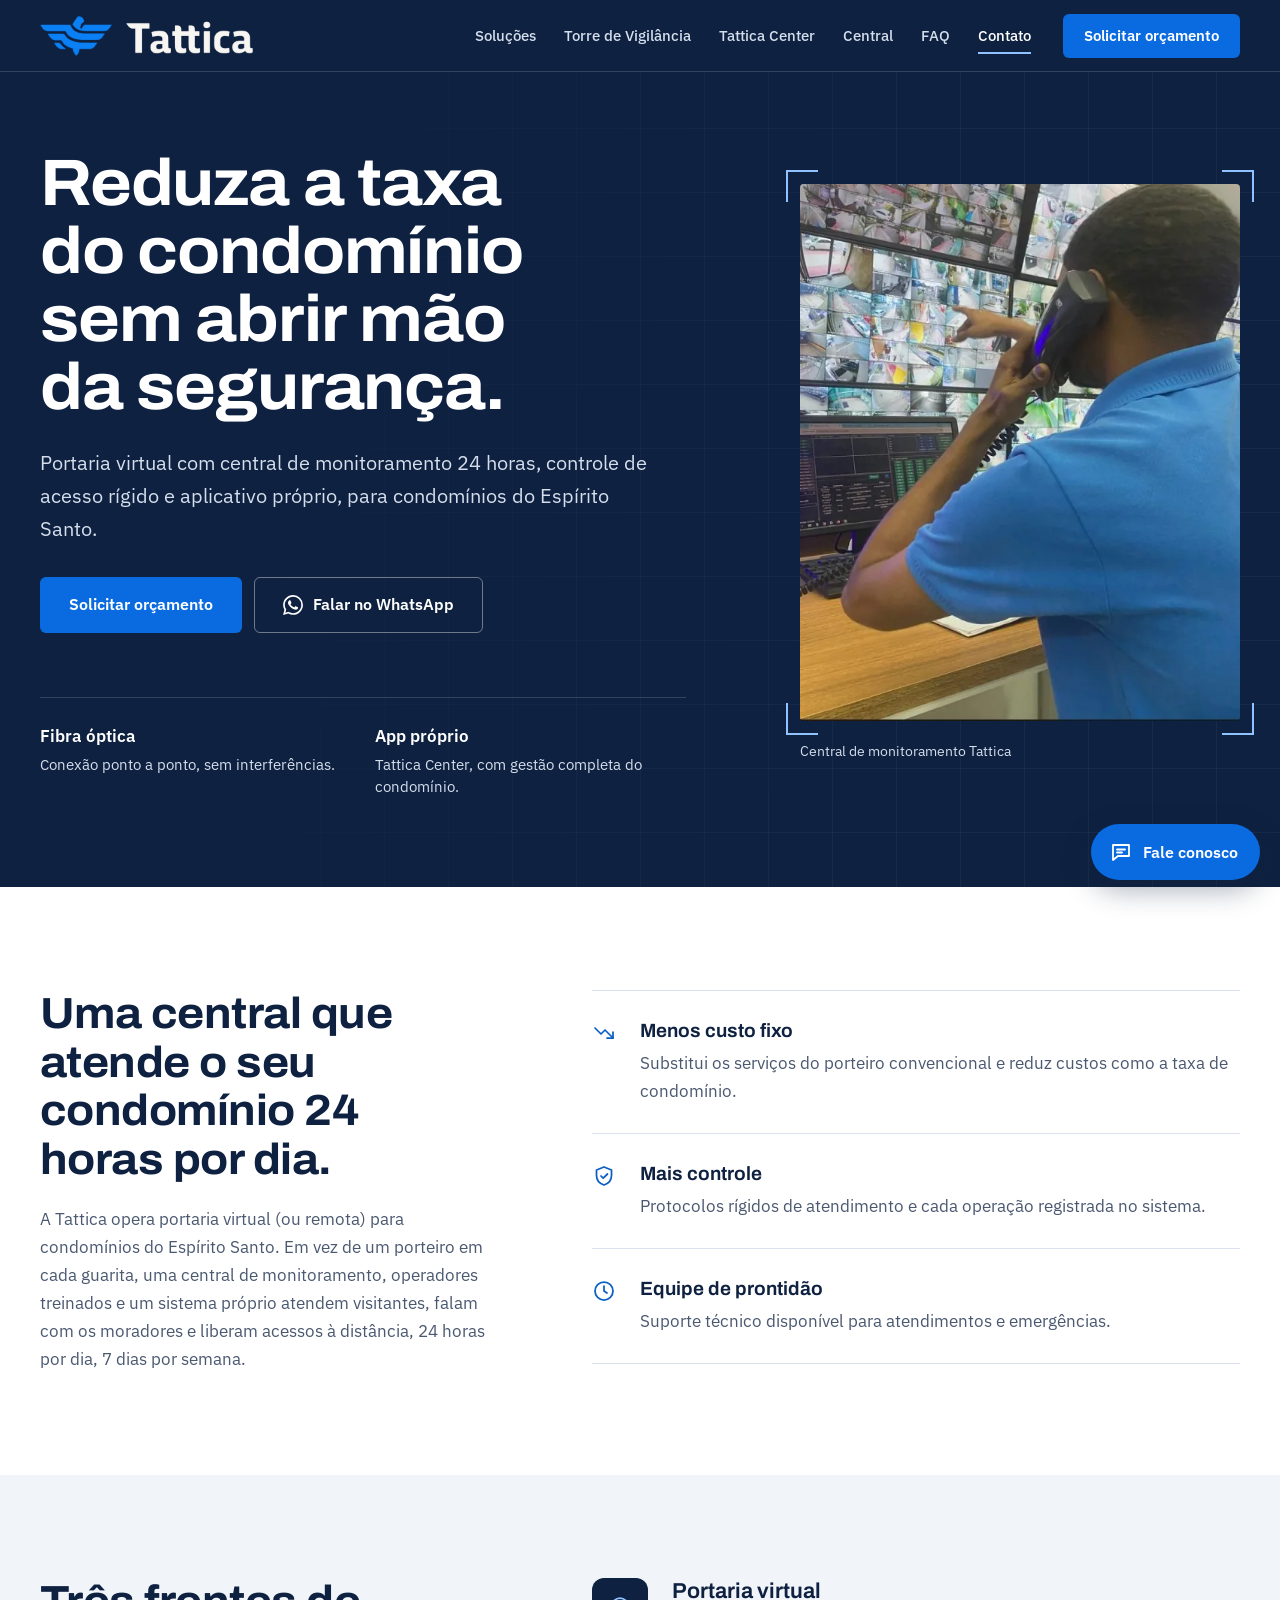
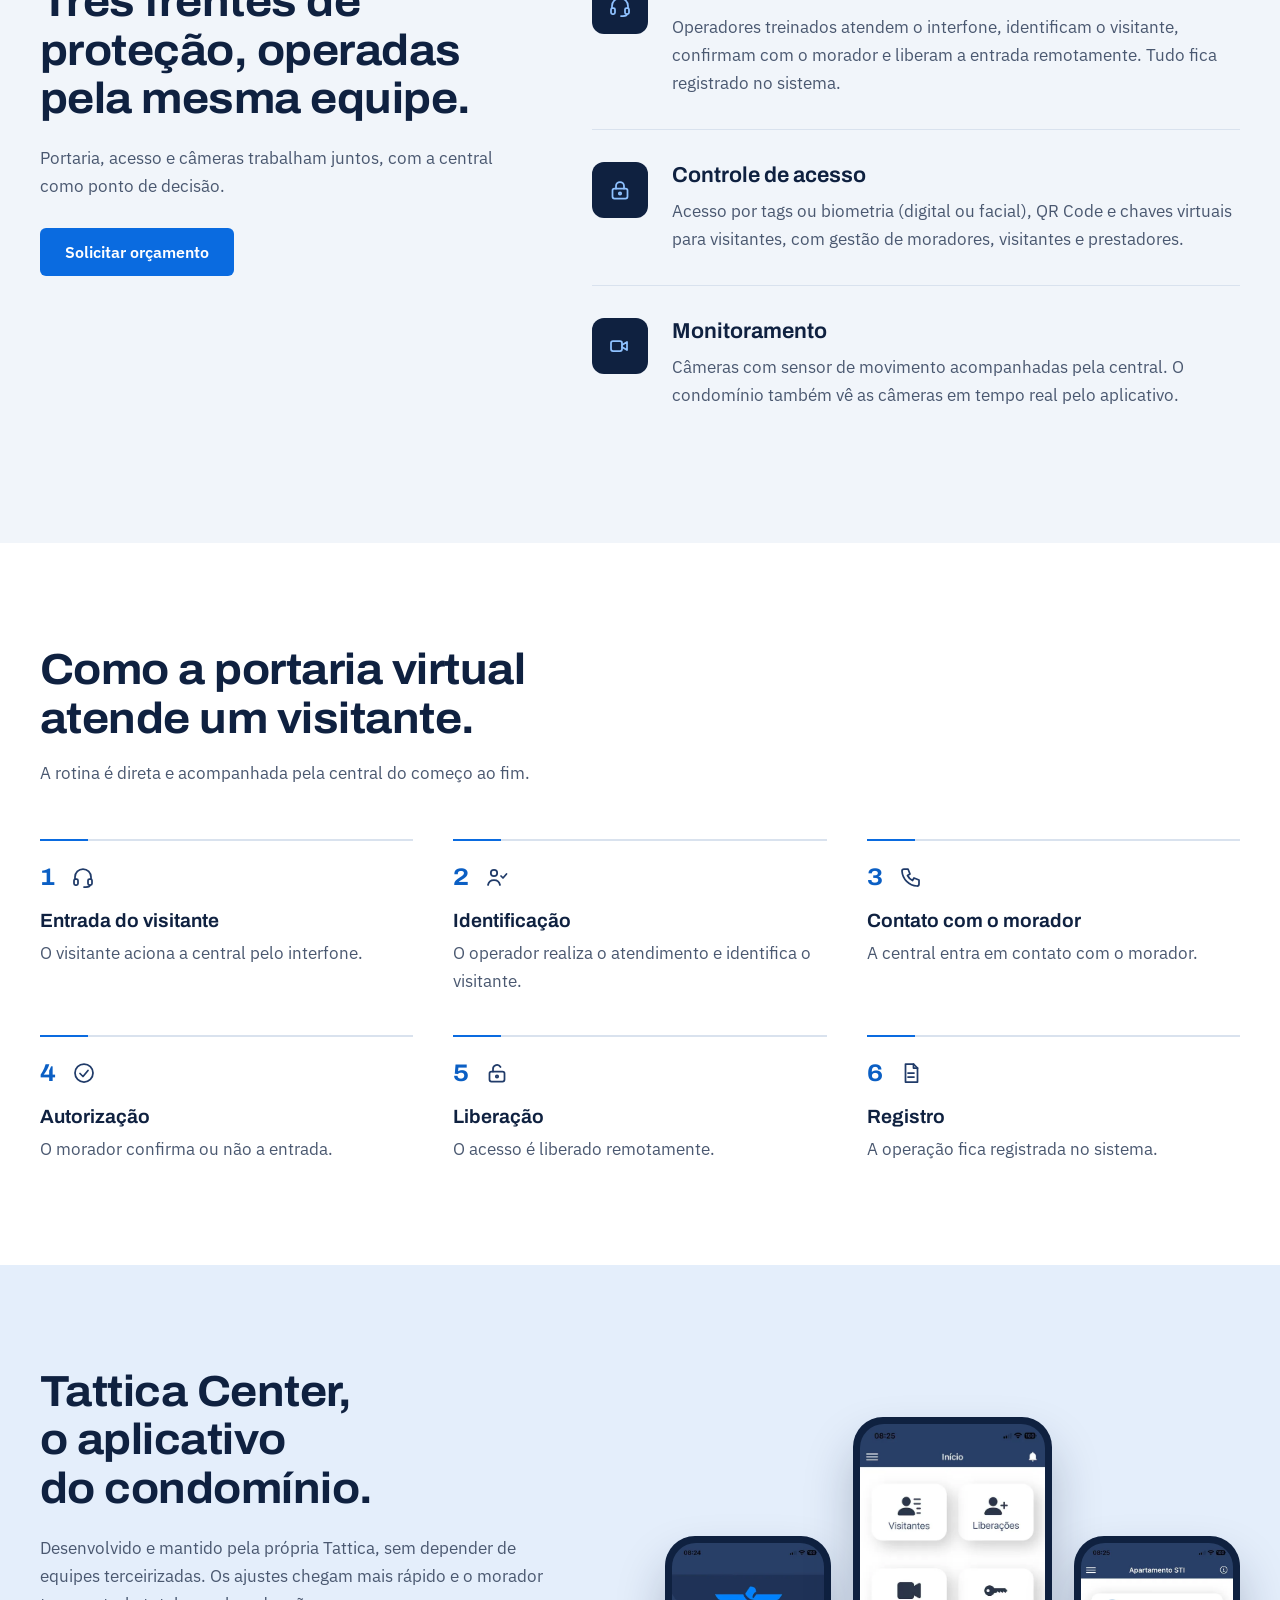
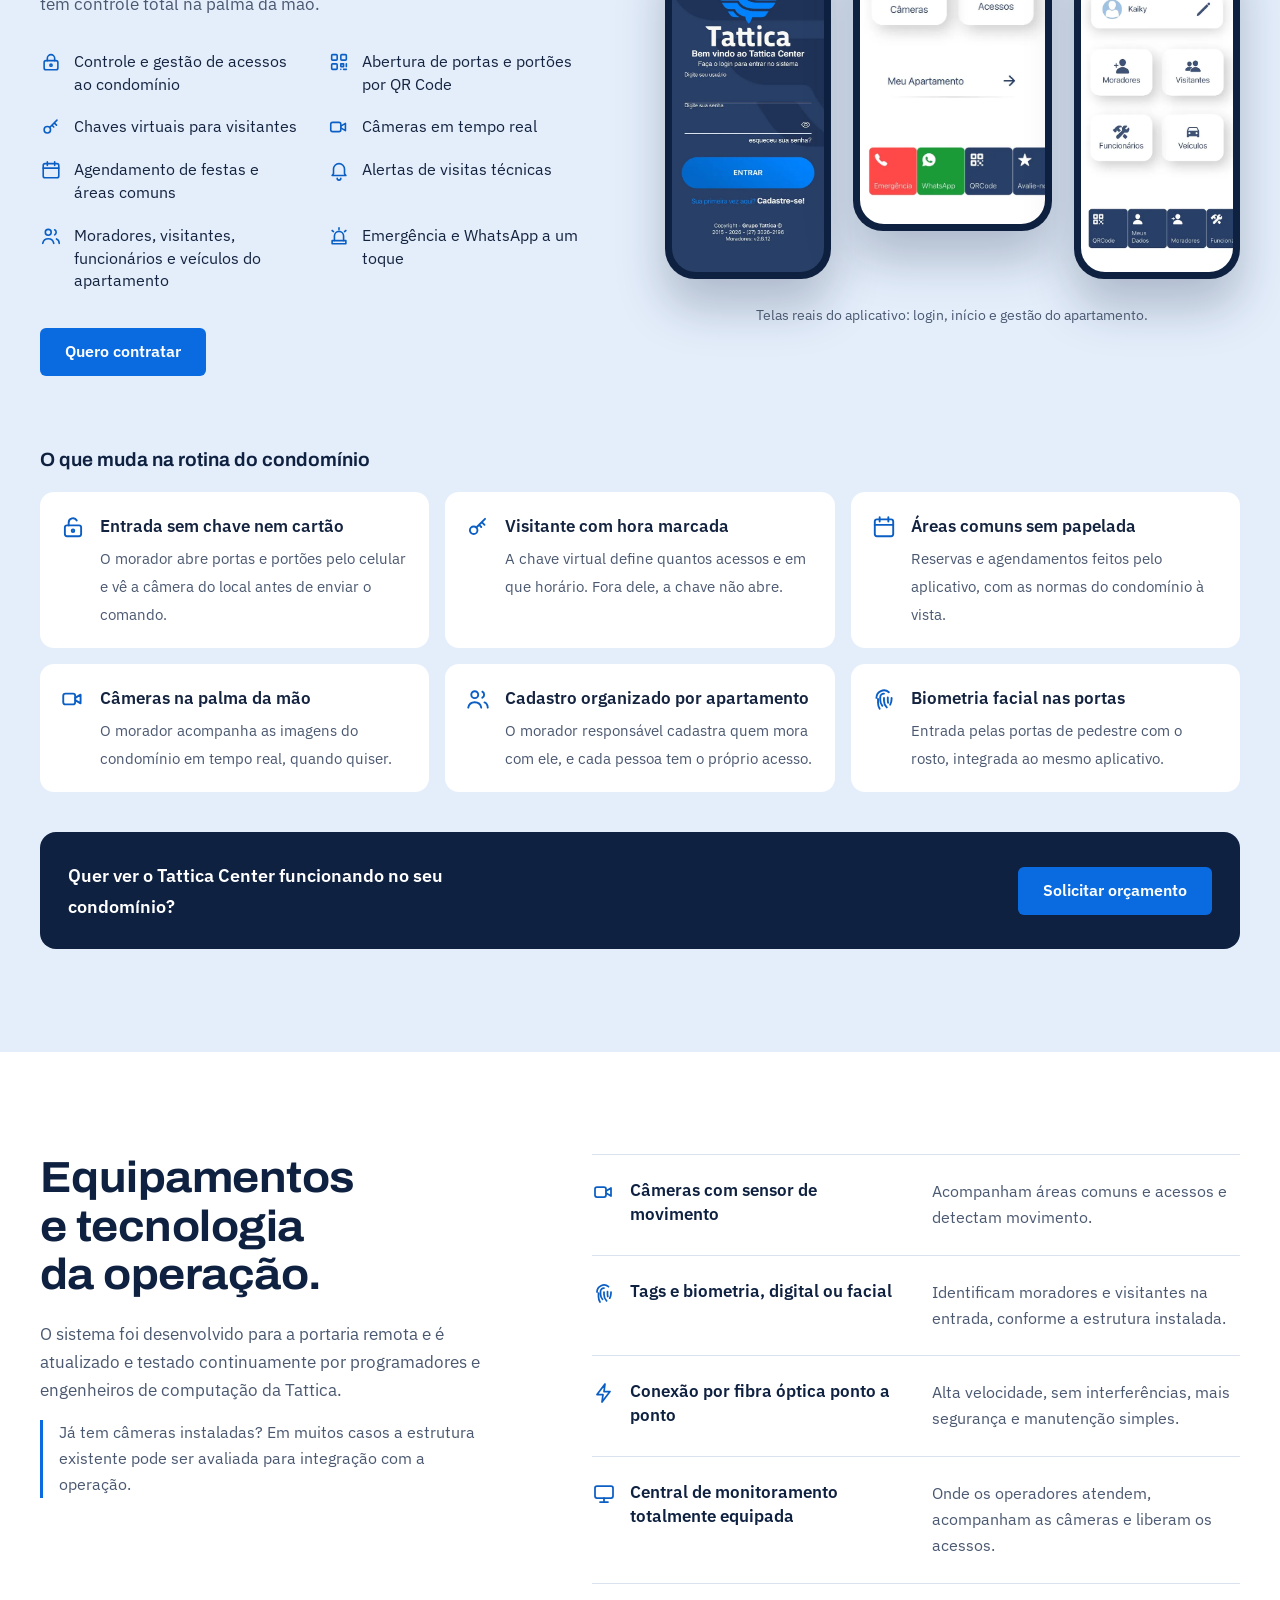
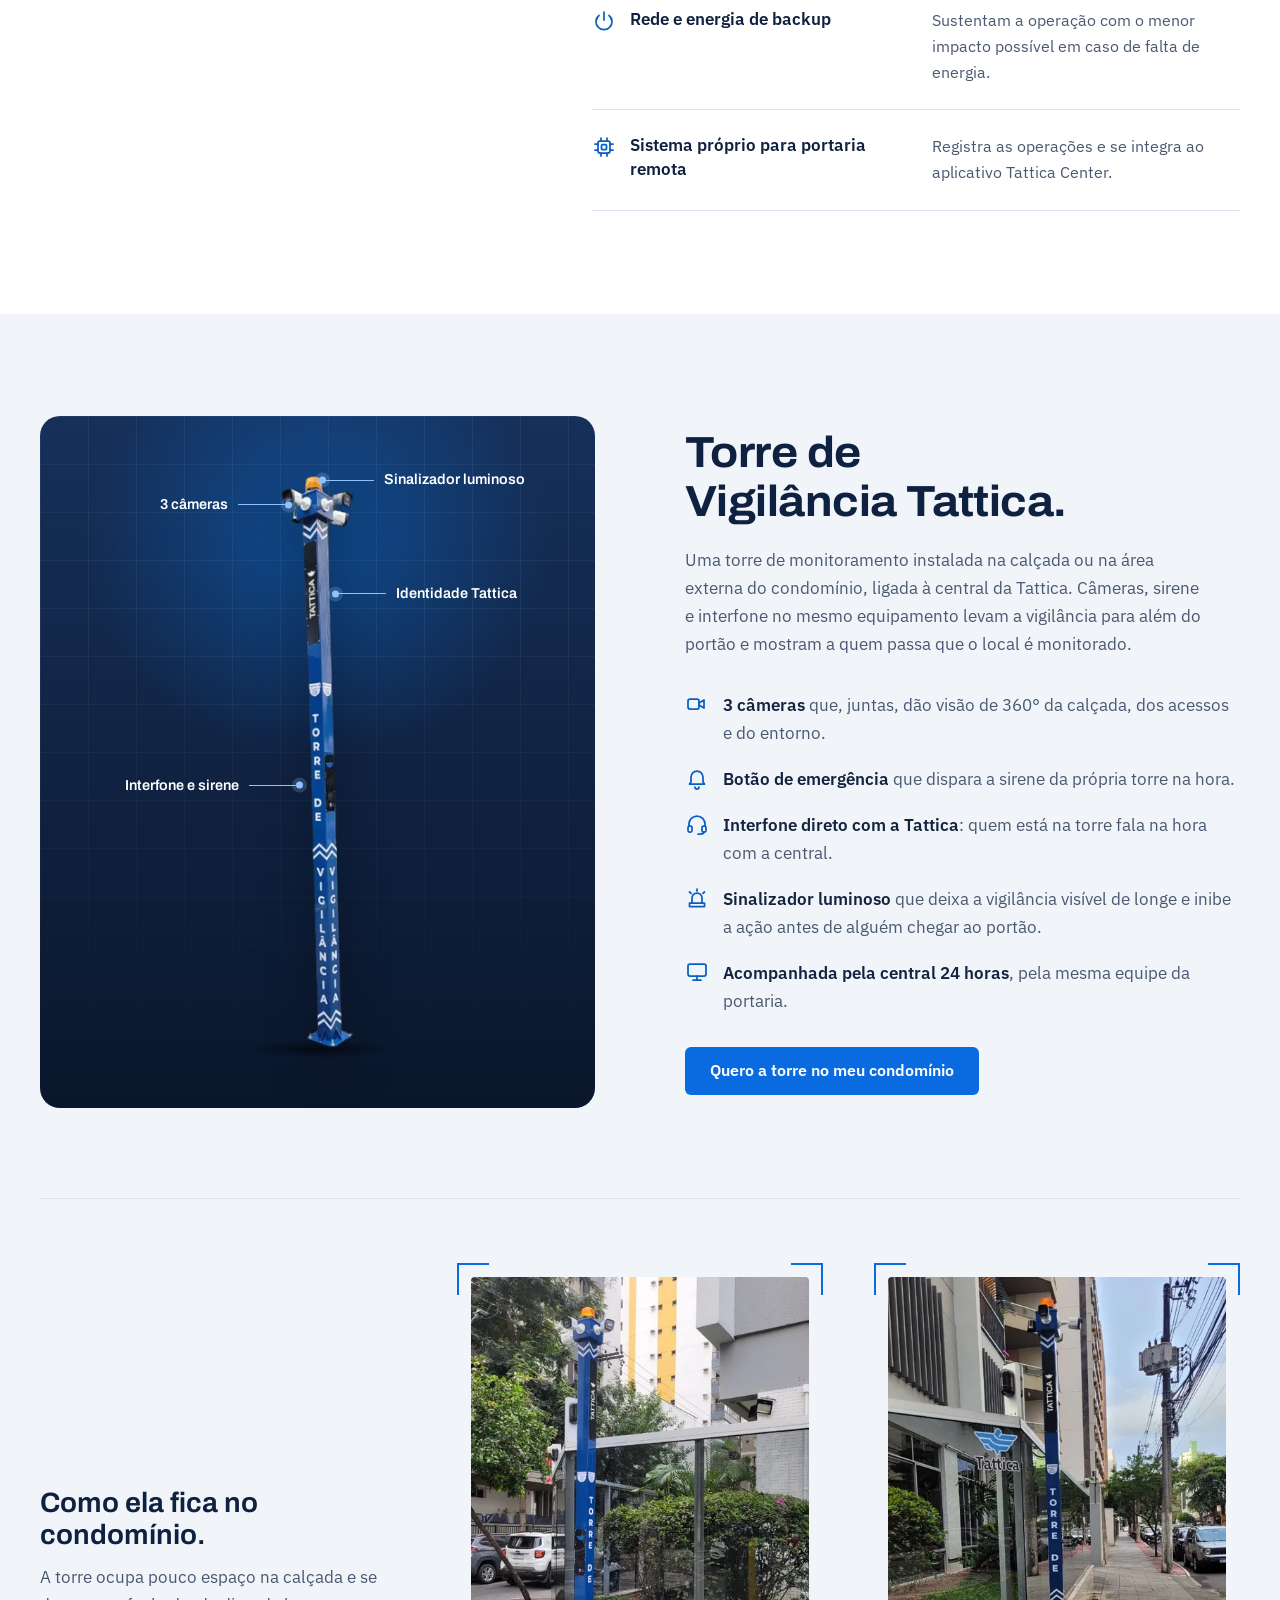
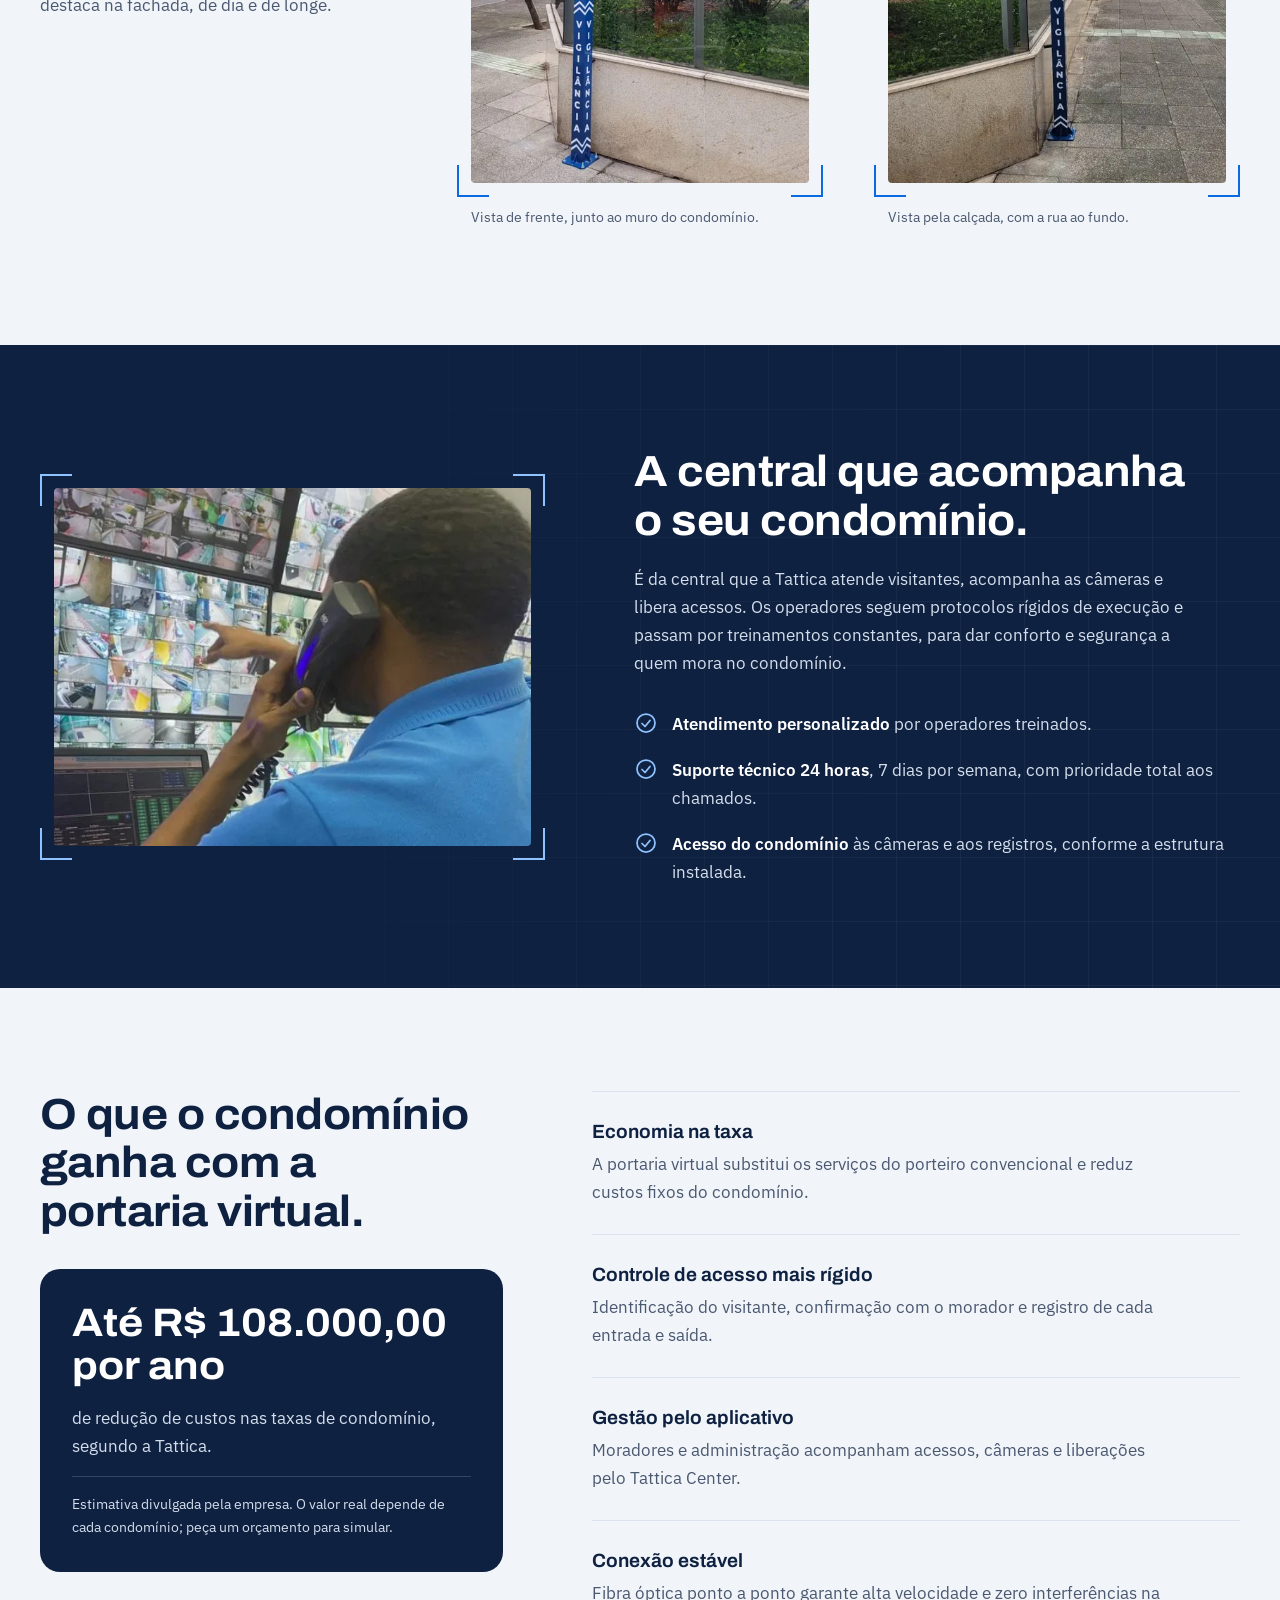
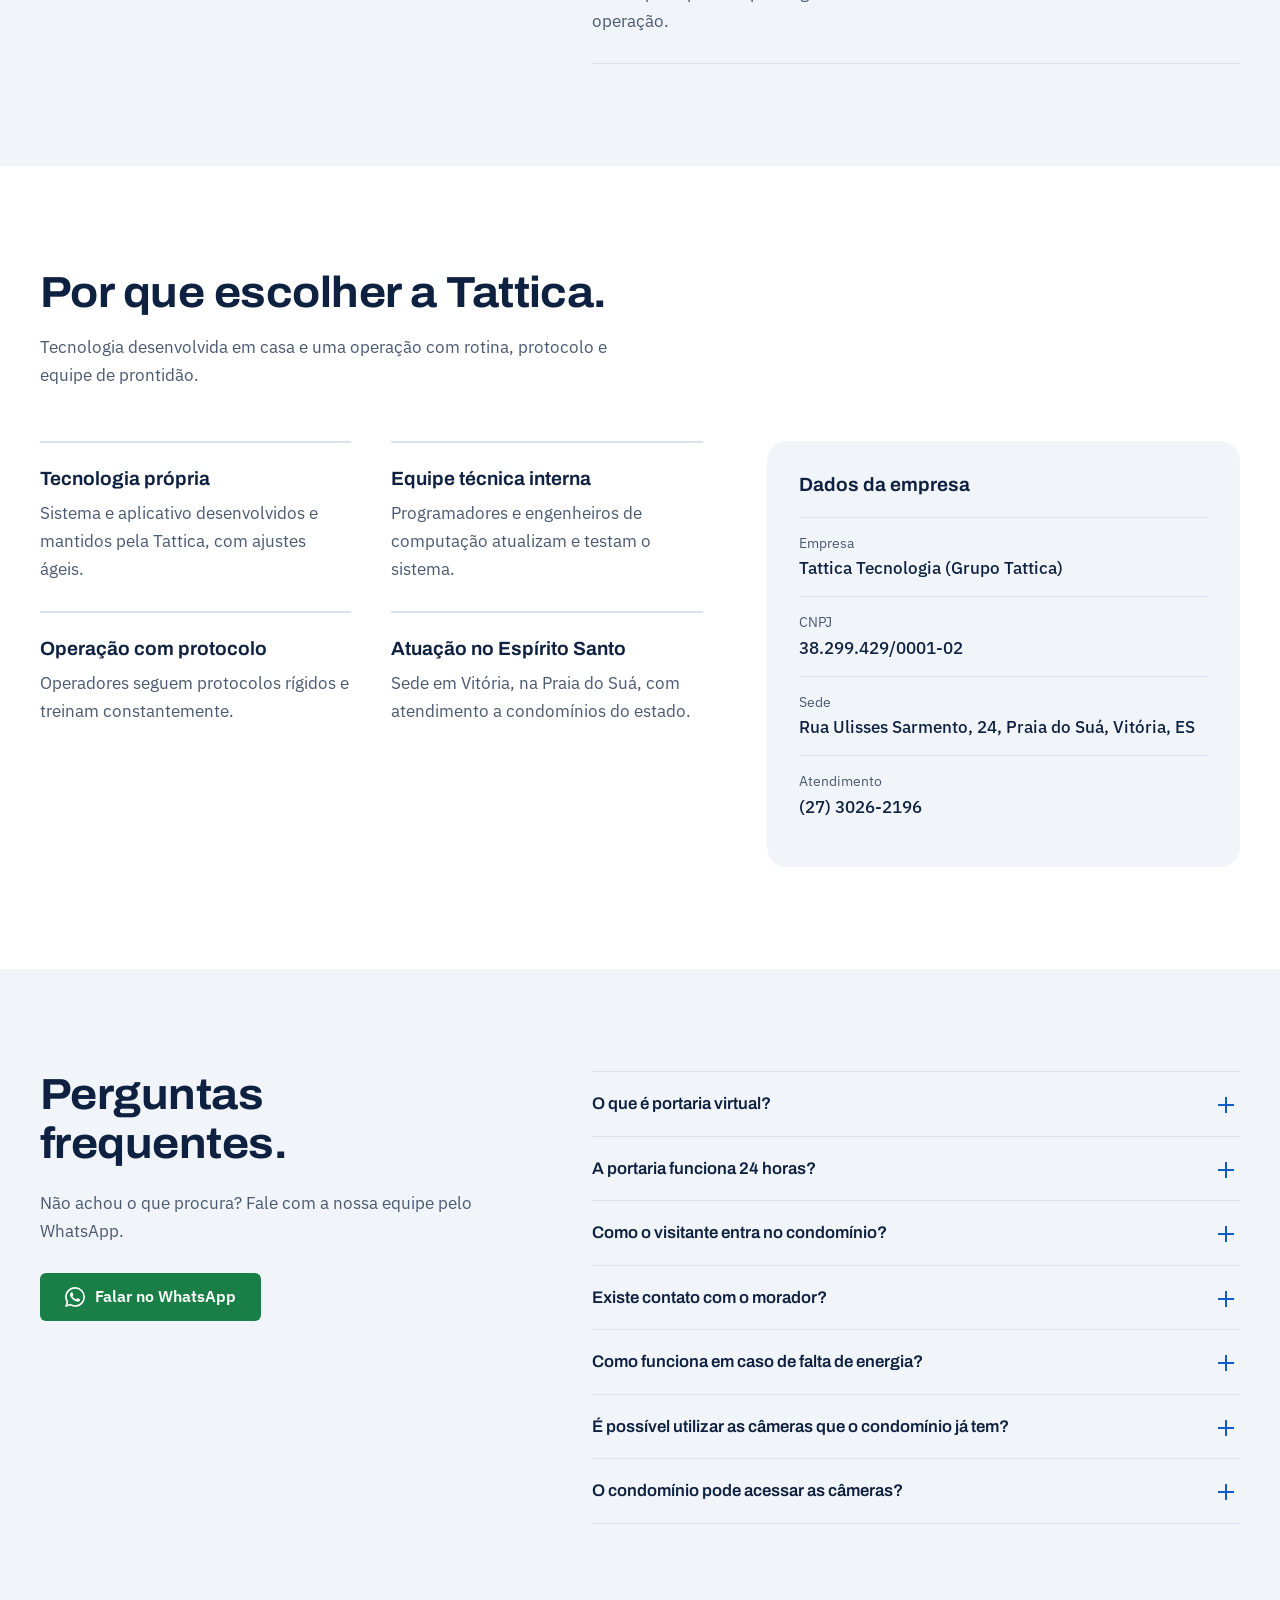
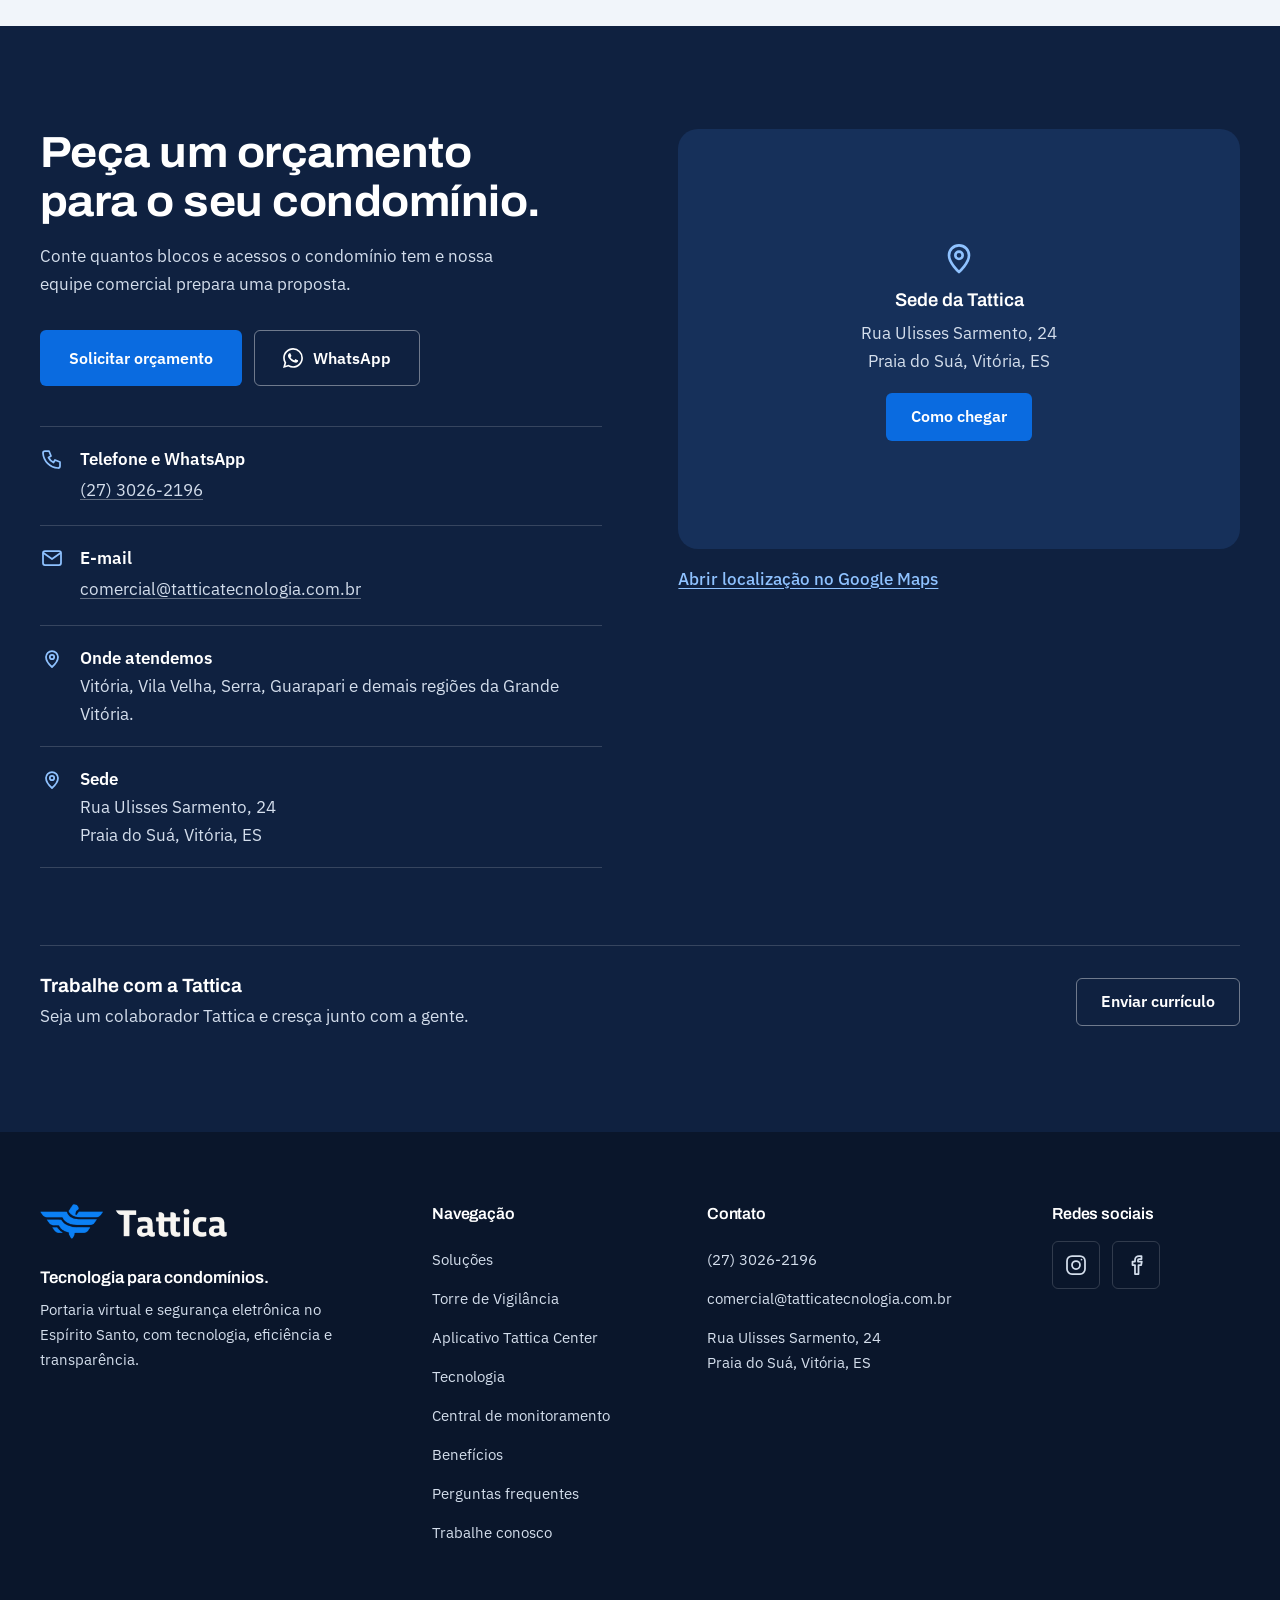
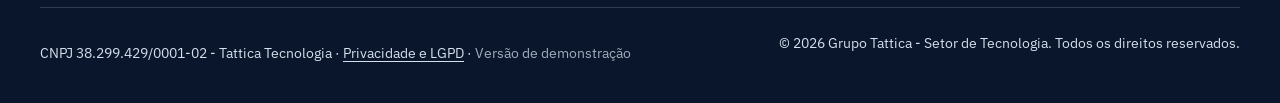
==== commit b3cb0a5f: "Menu com Torre de Vigilância e FAQ; Trabalhe conosco passa para o rodapé" ====
--- a/index.html
+++ b/index.html
@@ -167,12 +167,11 @@
             <nav class="main-nav" id="main-nav" aria-label="Principal">
                 <ul class="nav-list">
                     <li><a href="#solucoes" class="nav-link">Soluções</a></li>
+                    <li><a href="#torre" class="nav-link">Torre de Vigilância</a></li>
                     <li><a href="#tattica-center" class="nav-link">Tattica Center</a></li>
-                    <li><a href="#tecnologia" class="nav-link">Tecnologia</a></li>
                     <li><a href="#central" class="nav-link">Central</a></li>
-                    <li><a href="#beneficios" class="nav-link">Benefícios</a></li>
+                    <li><a href="#faq" class="nav-link">FAQ</a></li>
                     <li><a href="#contato" class="nav-link">Contato</a></li>
-                    <li><a href="#trabalhe-conosco" class="nav-link">Trabalhe conosco</a></li>
                 </ul>
                 <a href="https://wa.me/552730262196?text=Ol%C3%A1!%20Gostaria%20de%20solicitar%20um%20or%C3%A7amento." target="_blank" rel="noopener noreferrer" class="btn btn--primary nav-cta quote-trigger" aria-haspopup="dialog" aria-controls="chat-panel">Solicitar orçamento</a>
             </nav>
@@ -724,11 +723,13 @@
                     <h2 class="footer__title">Navegação</h2>
                     <ul>
                         <li><a href="#solucoes">Soluções</a></li>
-                        <li><a href="#tattica-center">Tattica Center</a></li>
+                        <li><a href="#torre">Torre de Vigilância</a></li>
+                        <li><a href="#tattica-center">Aplicativo Tattica Center</a></li>
                         <li><a href="#tecnologia">Tecnologia</a></li>
                         <li><a href="#central">Central de monitoramento</a></li>
                         <li><a href="#beneficios">Benefícios</a></li>
                         <li><a href="#faq">Perguntas frequentes</a></li>
+                        <li><a href="#trabalhe-conosco">Trabalhe conosco</a></li>
                     </ul>
                 </nav>
 
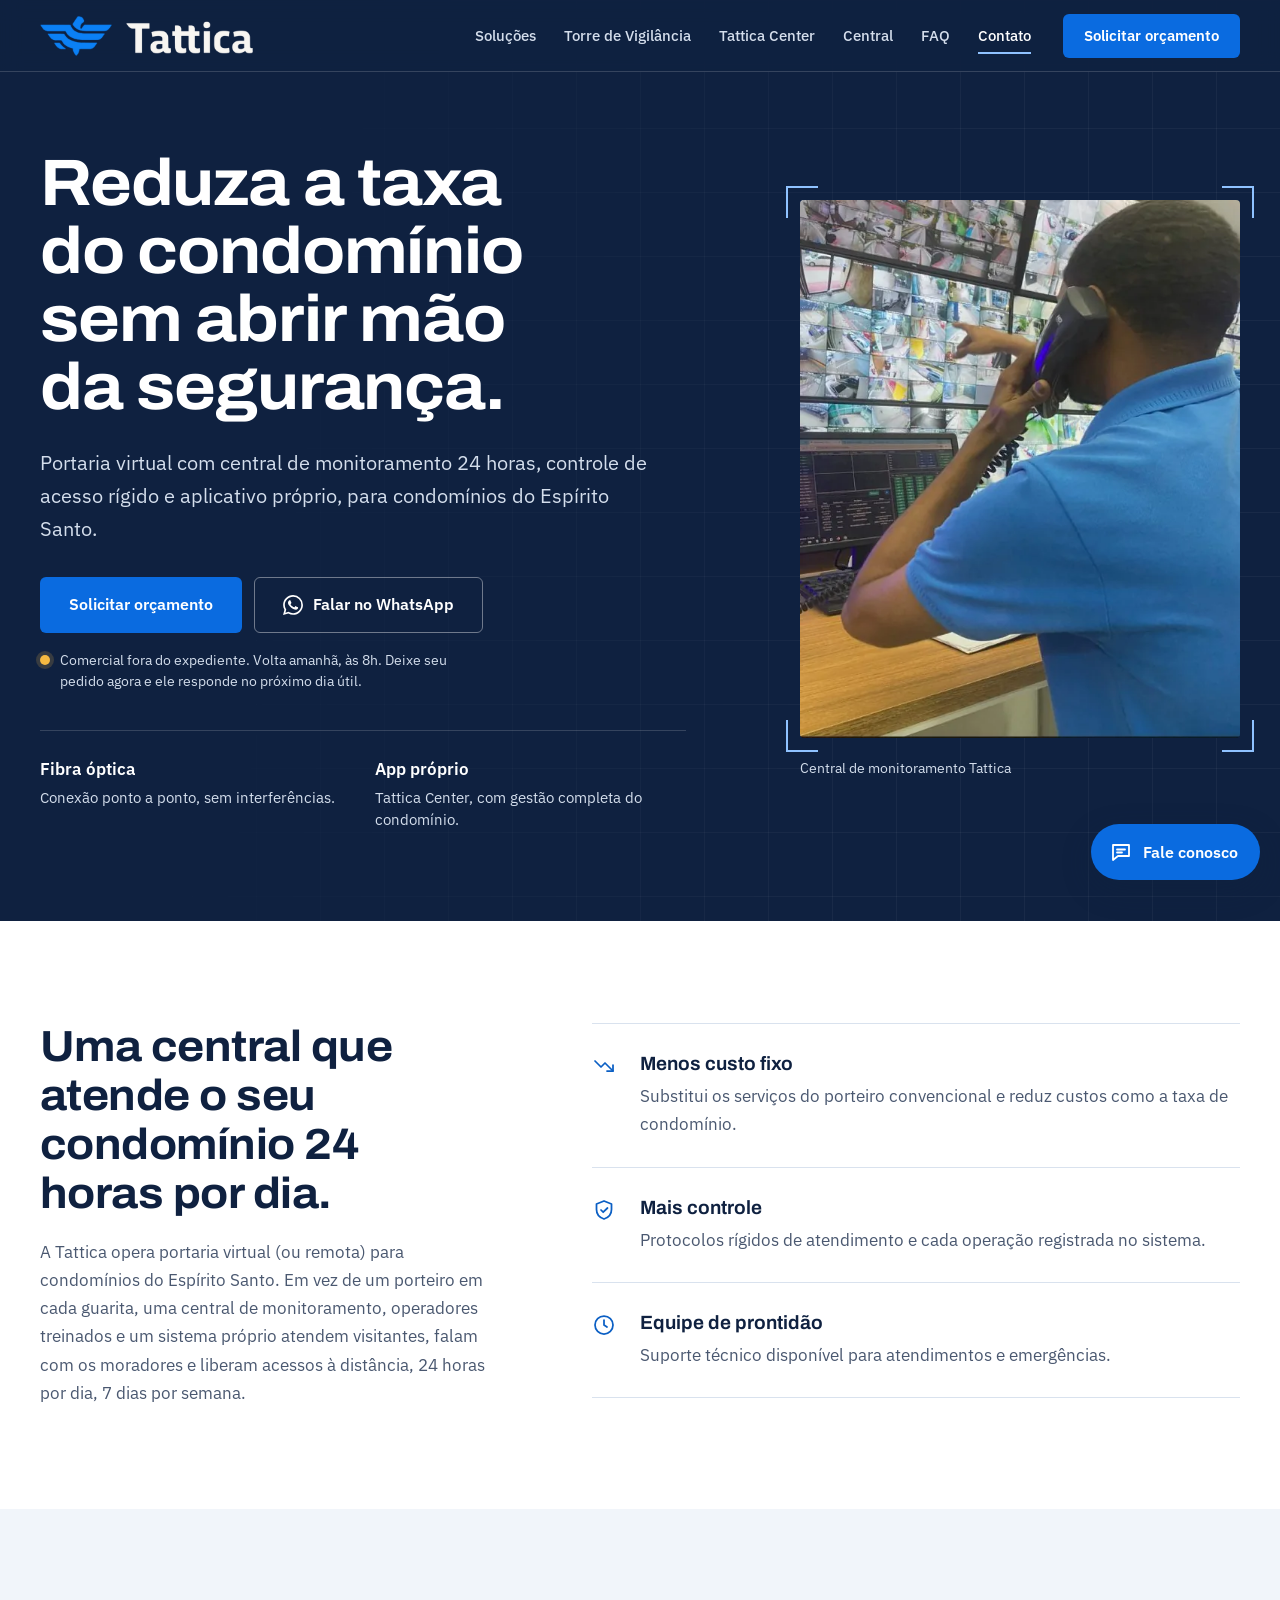
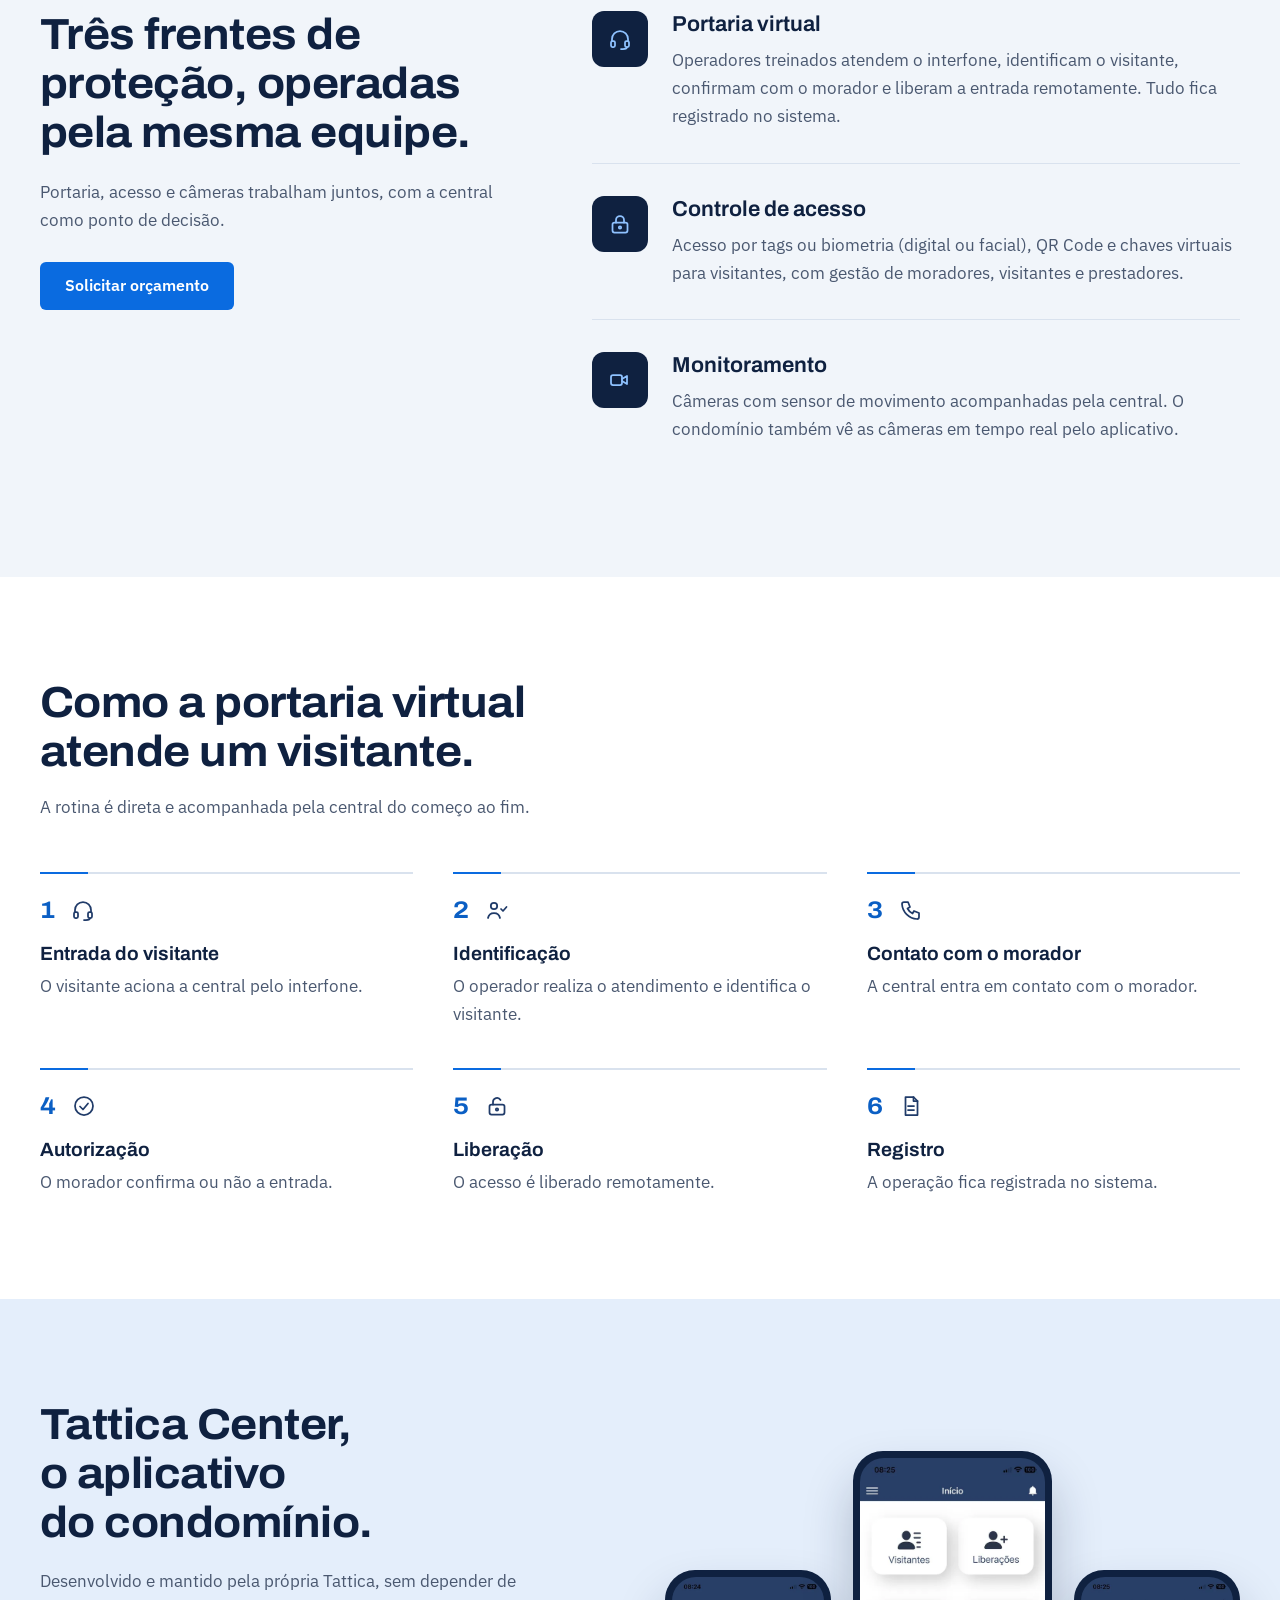
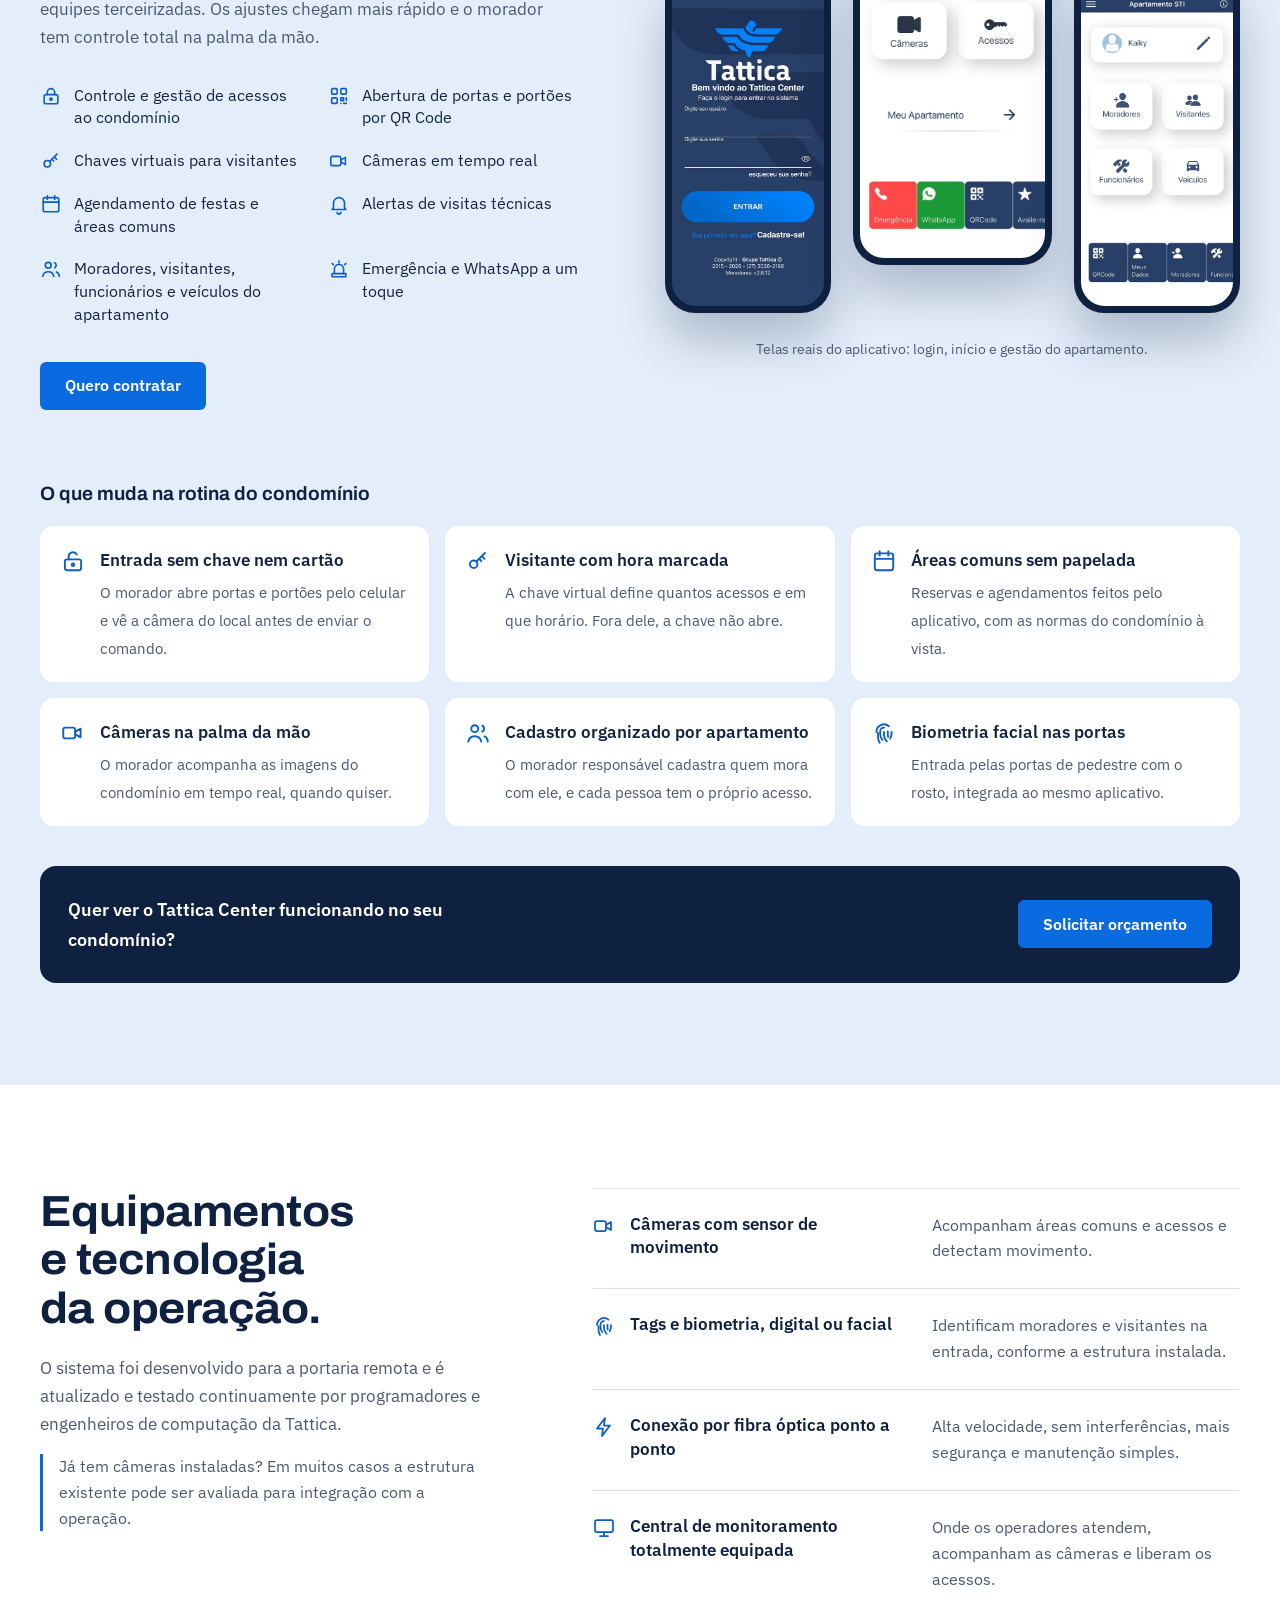
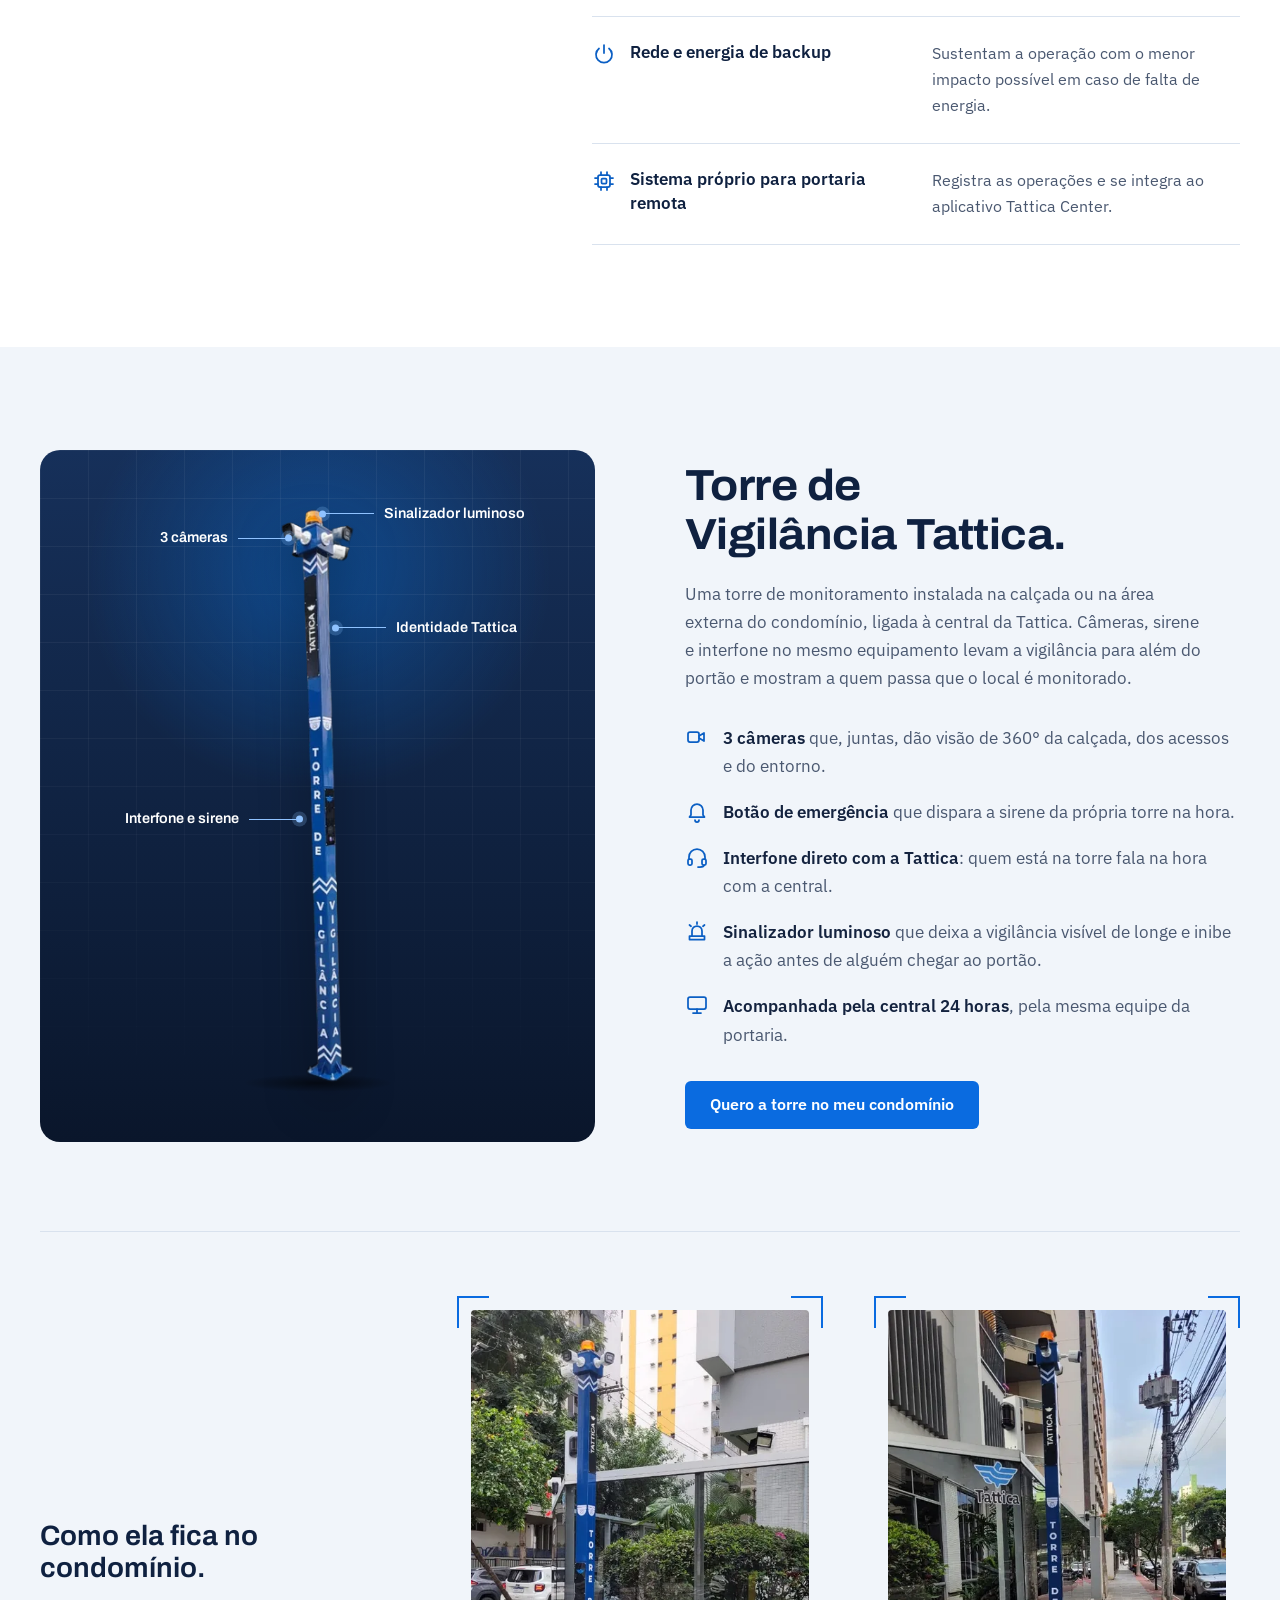
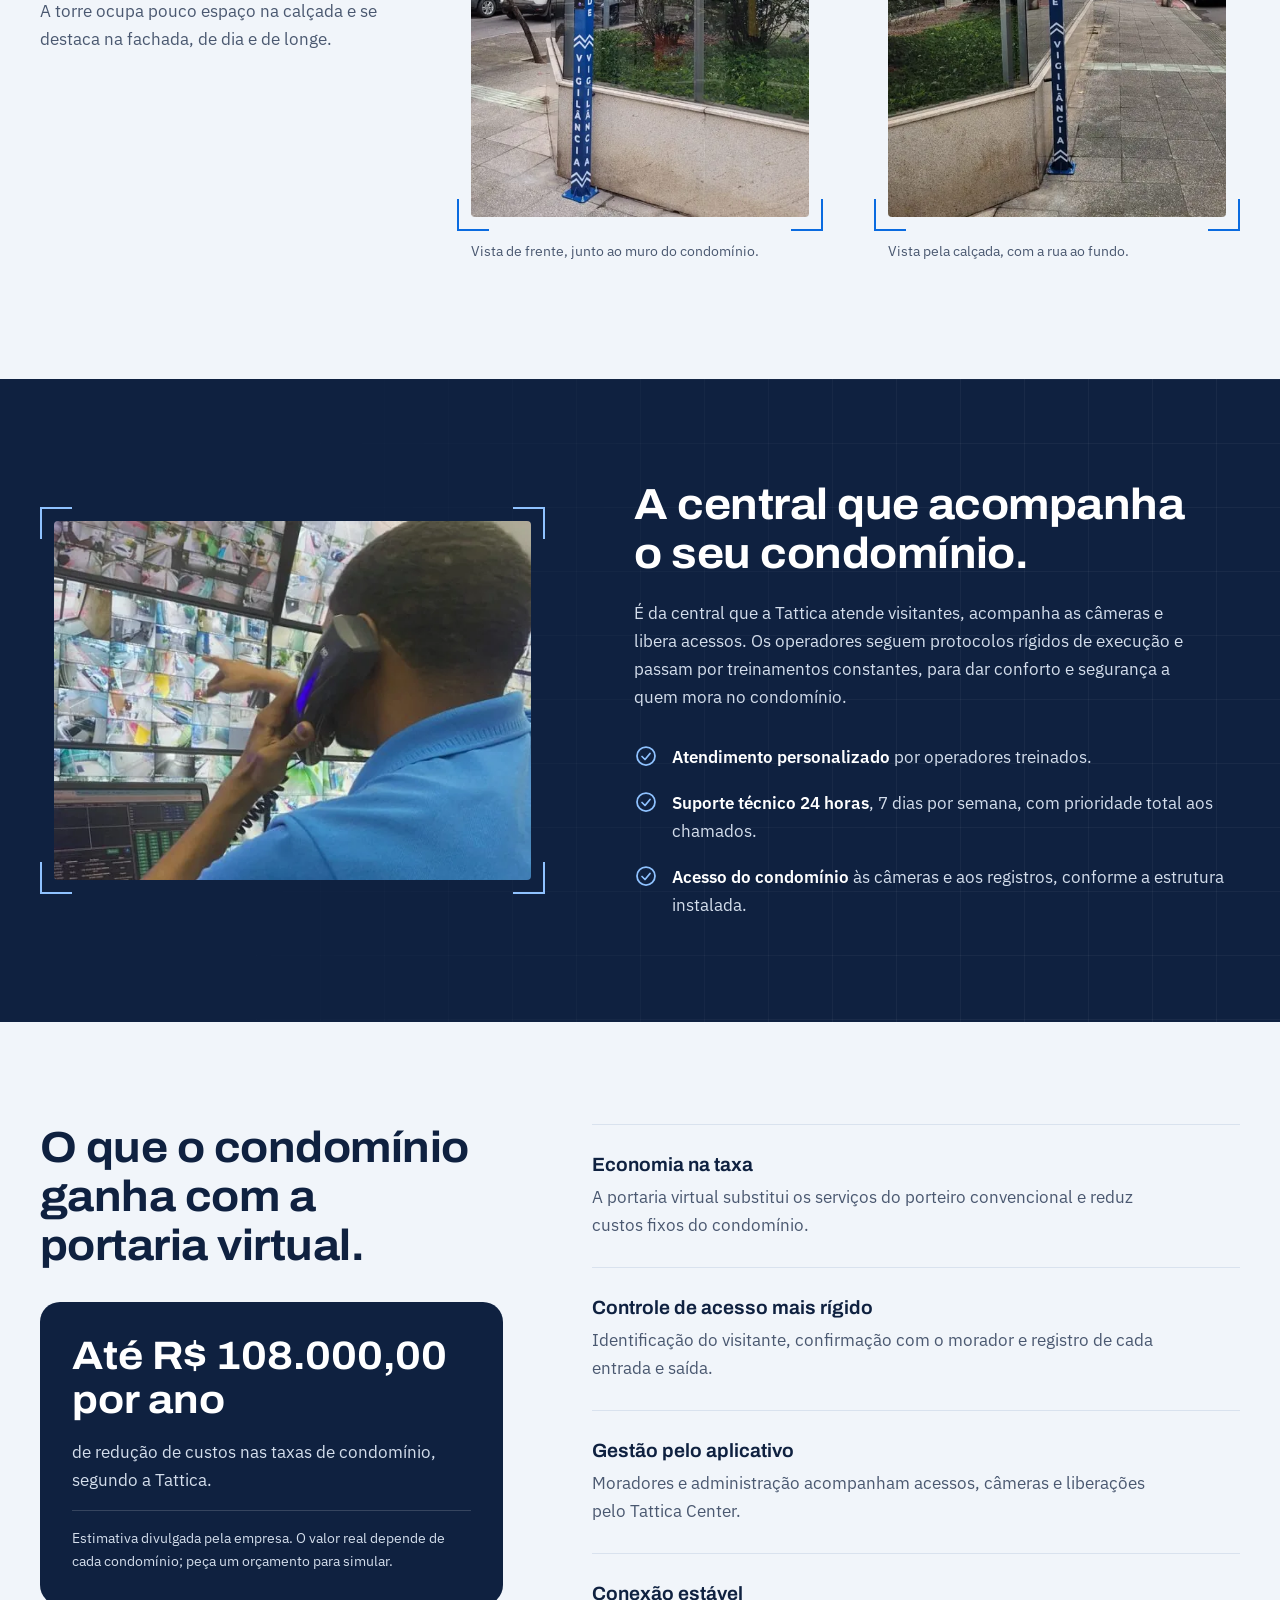
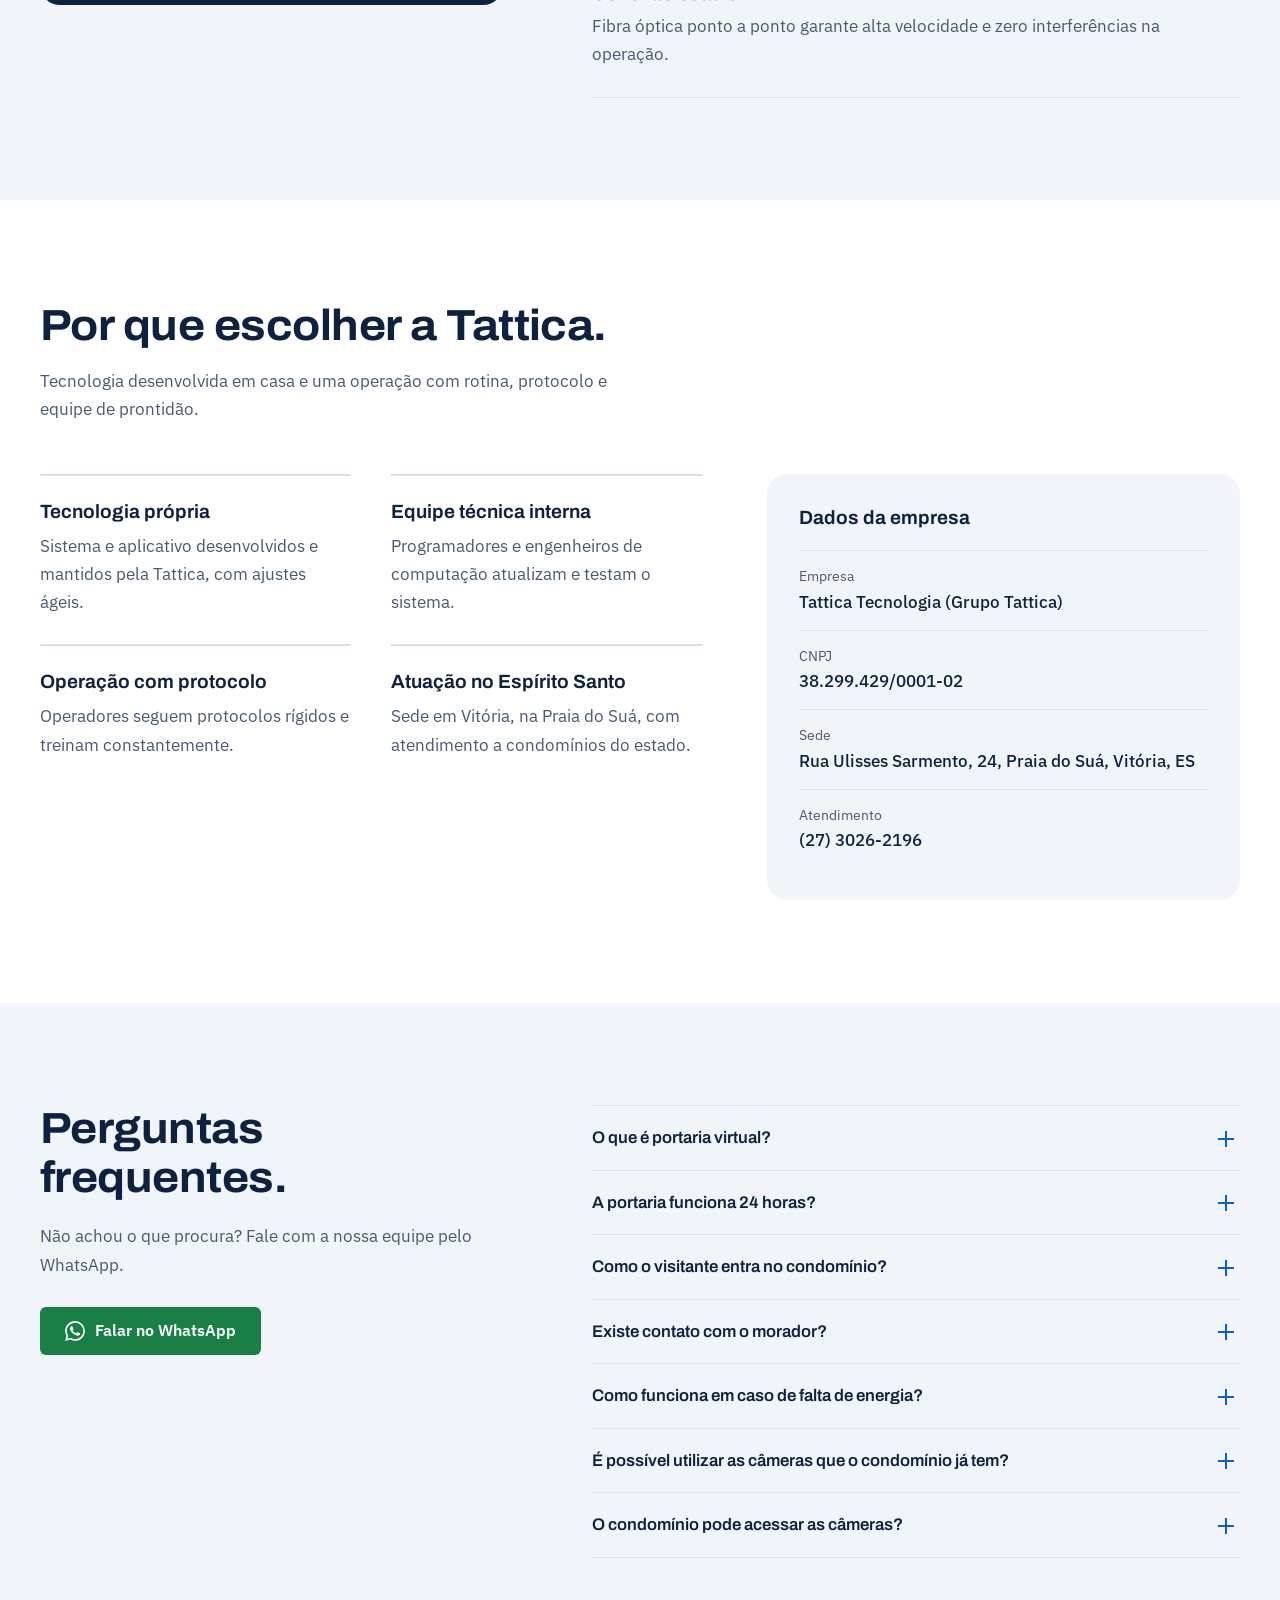
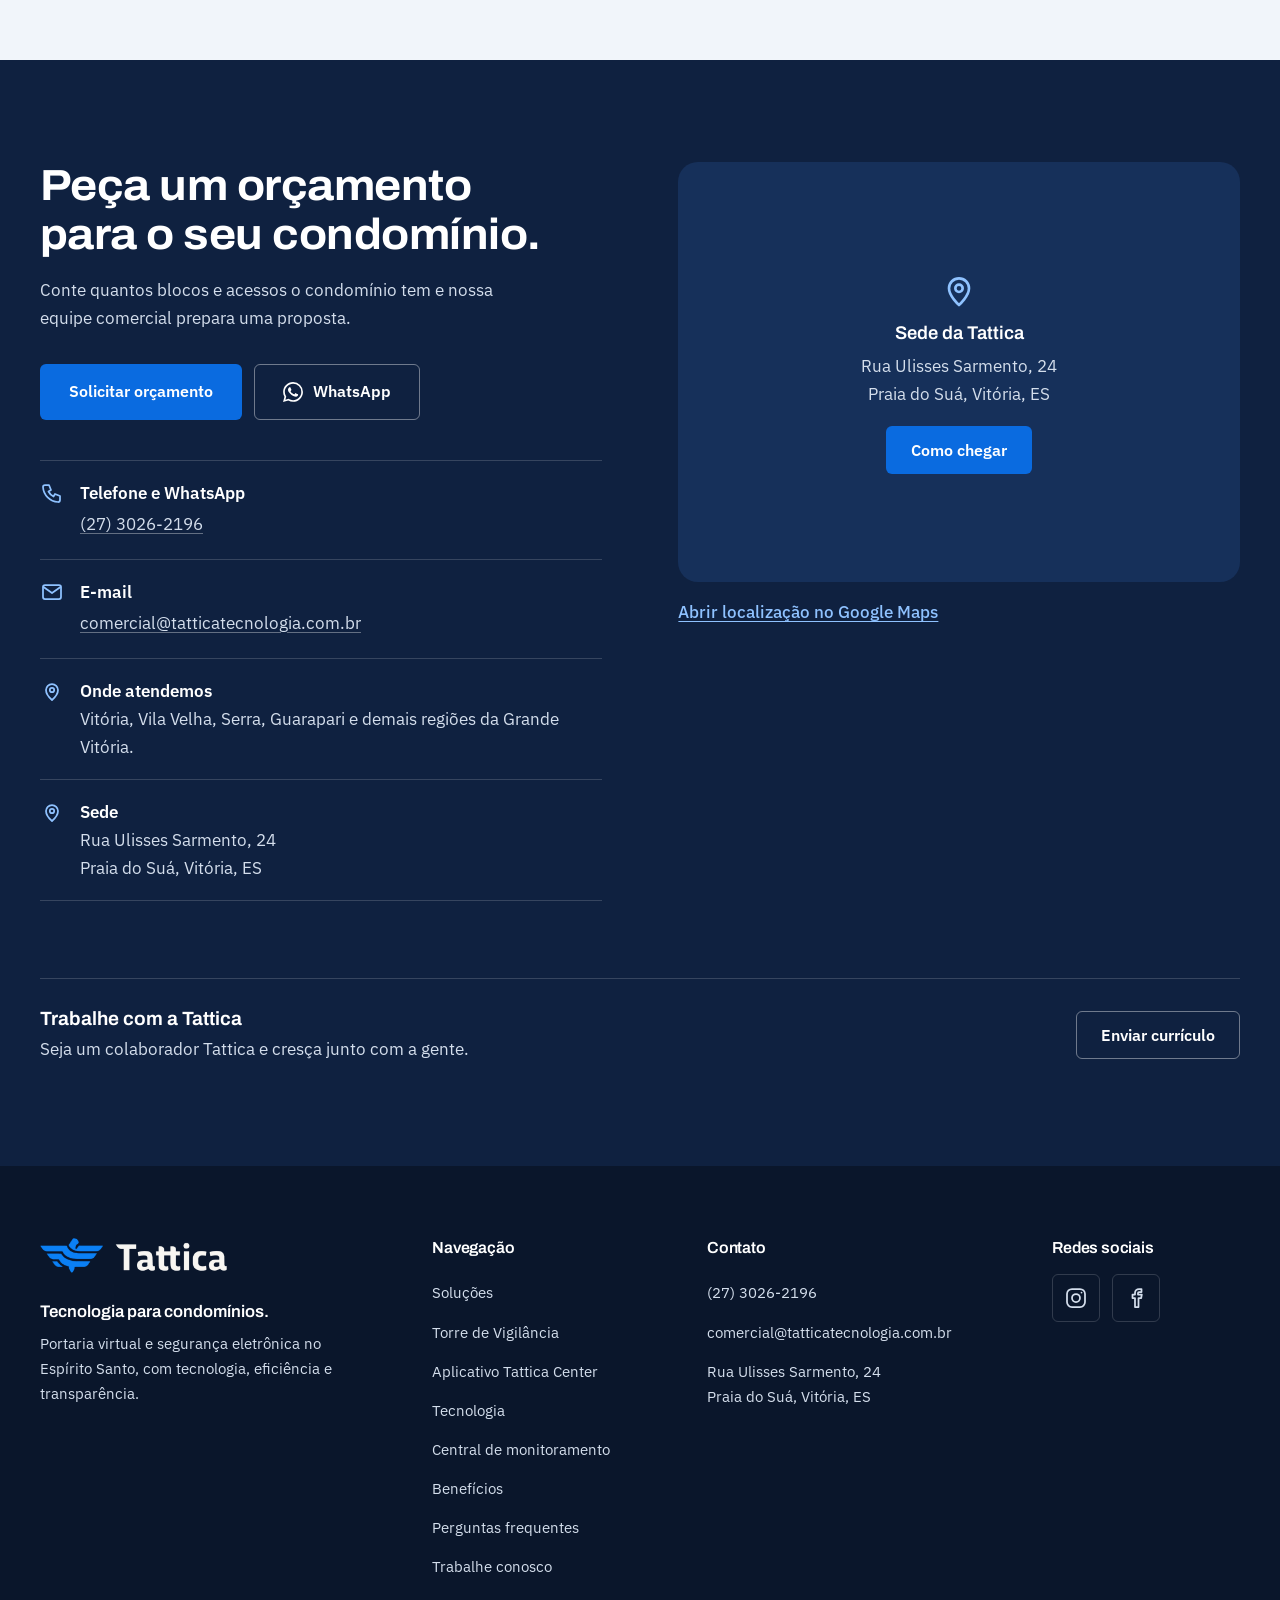
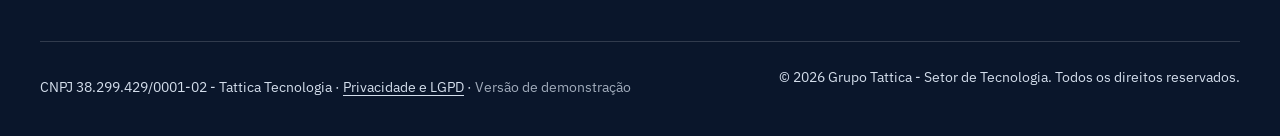
==== commit ef2765c6: "Site: indicador de atendimento do Comercial (online ou fora do expediente) no topo" ====
--- a/index.html
+++ b/index.html
@@ -192,6 +192,10 @@
                             Falar no WhatsApp
                         </a>
                     </div>
+                    <p class="atendimento" id="atendimento" role="status" hidden>
+                        <span class="atendimento__dot" aria-hidden="true"></span>
+                        <span class="atendimento__texto"></span>
+                    </p>
                     <dl class="hero__facts">
                         <div>
                             <dt>Fibra óptica</dt>
@@ -217,8 +221,19 @@
             </div>
         </section>
 
+        <!-- ABAS (só aparecem no celular, com JavaScript; sem JavaScript a página inteira continua visível) -->
+        <nav class="abas" id="abas" aria-label="Seções do site" hidden>
+            <ul class="abas__lista">
+                <li><a href="#apresentacao" class="abas__link" data-aba-link="portaria">Portaria</a></li>
+                <li><a href="#solucoes" class="abas__link" data-aba-link="solucoes">Soluções</a></li>
+                <li><a href="#tattica-center" class="abas__link" data-aba-link="app">Aplicativo</a></li>
+                <li><a href="#central" class="abas__link" data-aba-link="central">Central</a></li>
+                <li><a href="#faq" class="abas__link" data-aba-link="faq">FAQ</a></li>
+            </ul>
+        </nav>
+
         <!-- 3. APRESENTAÇÃO -->
-        <section id="apresentacao" class="section section--white" aria-labelledby="apresentacao-title">
+        <section id="apresentacao" data-aba="portaria" class="section section--white" aria-labelledby="apresentacao-title">
             <div class="container split">
                 <div class="split__lead">
                     <h2 id="apresentacao-title">Uma central que atende o seu condomínio 24 horas por dia.</h2>
@@ -251,7 +266,7 @@
         </section>
 
         <!-- 4. SOLUÇÕES -->
-        <section id="solucoes" class="section section--paper" aria-labelledby="solucoes-title">
+        <section id="solucoes" data-aba="solucoes" class="section section--paper" aria-labelledby="solucoes-title">
             <div class="container split split--sticky">
                 <div class="split__lead">
                     <h2 id="solucoes-title">Três frentes de proteção, operadas pela mesma equipe.</h2>
@@ -286,7 +301,7 @@
         </section>
 
         <!-- 4.1 COMO FUNCIONA -->
-        <section id="como-funciona" class="section section--white" aria-labelledby="como-title">
+        <section id="como-funciona" data-aba="portaria" class="section section--white" aria-labelledby="como-title">
             <div class="container">
                 <header class="section-head">
                     <h2 id="como-title">Como a portaria virtual atende um visitante.</h2>
@@ -335,7 +350,7 @@
         </section>
 
         <!-- 5. TATTICA CENTER -->
-        <section id="tattica-center" class="section section--app" aria-labelledby="app-title">
+        <section id="tattica-center" data-aba="app" class="section section--app" aria-labelledby="app-title">
             <div class="container app">
                 <div class="app__copy">
                     <h2 id="app-title">Tattica Center, o aplicativo do condomínio.</h2>
@@ -392,7 +407,7 @@
         </section>
 
         <!-- 6. EQUIPAMENTOS E TECNOLOGIA -->
-        <section id="tecnologia" class="section section--white" aria-labelledby="tec-title">
+        <section id="tecnologia" data-aba="solucoes" class="section section--white" aria-labelledby="tec-title">
             <div class="container split">
                 <div class="split__lead">
                     <h2 id="tec-title">Equipamentos e tecnologia da operação.</h2>
@@ -431,7 +446,7 @@
 
         <!-- 6b. TORRE DE VIGILÂNCIA -->
         <!-- Confirmar com a Tattica antes de publicar: alcance das câmeras e energia de backup da torre. -->
-        <section id="torre" class="section section--paper" aria-labelledby="torre-title">
+        <section id="torre" data-aba="solucoes" class="section section--paper" aria-labelledby="torre-title">
             <div class="container torre">
                 <figure class="torre__stage">
                     <div class="torre__figure">
@@ -490,7 +505,7 @@
         </section>
 
         <!-- 7. CENTRAL DE MONITORAMENTO -->
-        <section id="central" class="section section--dark" aria-labelledby="central-title">
+        <section id="central" data-aba="central" class="section section--dark" aria-labelledby="central-title">
             <div class="container central">
                 <figure class="central__media">
                     <div class="viewfinder">
@@ -513,7 +528,7 @@
         </section>
 
         <!-- 8. BENEFÍCIOS PARA CONDOMÍNIOS -->
-        <section id="beneficios" class="section section--paper" aria-labelledby="beneficios-title">
+        <section id="beneficios" data-aba="portaria" class="section section--paper" aria-labelledby="beneficios-title">
             <div class="container split">
                 <div class="split__lead">
                     <h2 id="beneficios-title">O que o condomínio ganha com a portaria virtual.</h2>
@@ -546,7 +561,7 @@
         </section>
 
         <!-- 9. CREDIBILIDADE E DIFERENCIAIS -->
-        <section id="diferenciais" class="section section--white" aria-labelledby="dif-title">
+        <section id="diferenciais" data-aba="central" class="section section--white" aria-labelledby="dif-title">
             <div class="container">
                 <header class="section-head">
                     <h2 id="dif-title">Por que escolher a Tattica.</h2>
@@ -587,7 +602,7 @@
         </section>
 
         <!-- 10. FAQ -->
-        <section id="faq" class="section section--paper" aria-labelledby="faq-title">
+        <section id="faq" data-aba="faq" class="section section--paper" aria-labelledby="faq-title">
             <div class="container split">
                 <div class="split__lead">
                     <h2 id="faq-title">Perguntas frequentes.</h2>
--- a/styles.css
+++ b/styles.css
@@ -989,3 +989,75 @@
 .app-cards span { color: var(--muted); font-size: .95rem; line-height: 1.5; }
 .app-extra__cta { display: flex; flex-wrap: wrap; align-items: center; justify-content: space-between; gap: 16px 32px; padding: 28px; border-radius: 16px; color: var(--white); background: var(--navy-900); }
 .app-extra__cta p { font-weight: 650; font-size: 1.15rem; max-width: 36ch; }
+
+/* ---------- Abas no celular ---------- */
+/* Só existem no celular e com JavaScript (script.js liga a classe .abas-ativas no <html>).
+   Sem JavaScript, ou no computador, a página continua inteira, rolando como sempre. */
+.abas { display: none; }
+
+html.abas-ativas { scroll-padding-top: calc(var(--header-h) + 64px); }
+html.abas-ativas .abas {
+    display: block;
+    position: sticky;
+    top: var(--header-h);
+    z-index: 900;
+    background: var(--navy-900);
+    border-bottom: 1px solid var(--on-dark-line);
+    box-shadow: 0 6px 18px rgba(10, 22, 43, .25);
+}
+html.abas-ativas [data-aba]:not(.is-aba-ativa) { display: none; }
+
+.abas__lista {
+    display: flex;
+    gap: 6px;
+    margin: 0;
+    padding: 8px 12px;
+    list-style: none;
+    overflow-x: auto;
+    scrollbar-width: none;
+    overscroll-behavior-x: contain;
+}
+.abas__lista::-webkit-scrollbar { display: none; }
+.abas__lista li { flex: 0 0 auto; }
+.abas__link {
+    display: inline-flex;
+    align-items: center;
+    min-height: 44px;
+    padding: 0 16px;
+    border-radius: 999px;
+    color: var(--on-dark);
+    font-family: var(--font-display);
+    font-size: .9375rem;
+    font-weight: 600;
+    text-decoration: none;
+    white-space: nowrap;
+}
+.abas__link:hover { color: var(--white); }
+.abas__link[aria-current="true"] { background: var(--white); color: var(--navy-900); }
+.abas__link:focus-visible { outline: 2px solid var(--white); outline-offset: 2px; }
+
+/* ---------- Indicador de atendimento do Comercial ---------- */
+.atendimento {
+    display: flex;
+    align-items: flex-start;
+    gap: 10px;
+    max-width: 52ch;
+    margin: calc(16px - clamp(40px, 5vw, 64px)) 0 clamp(24px, 3vw, 40px);
+    color: var(--on-dark);
+    font-size: .9rem;
+    line-height: 1.5;
+}
+.atendimento[hidden] { display: none; }
+.atendimento__dot {
+    flex: 0 0 auto;
+    width: 10px;
+    height: 10px;
+    margin-top: .42em;
+    border-radius: 50%;
+    background: #f5b942;
+    box-shadow: 0 0 0 4px rgba(245, 185, 66, .18);
+}
+.atendimento.is-aberto .atendimento__dot {
+    background: #3ddc84;
+    box-shadow: 0 0 0 4px rgba(61, 220, 132, .18);
+}
--- a/chatbot.css
+++ b/chatbot.css
@@ -230,3 +230,13 @@
     background: url(images/favicon.png) center / cover no-repeat;
     box-shadow: 0 1px 3px rgba(15, 33, 64, .25);
 }
+
+/* Cartões de prévia: o que o Comercial recebe (modo demonstração e teste) */
+.chat__card { width: calc(100% - 38px); max-width: none; white-space: normal; }
+.chat__card-title { font-weight: 700; color: var(--navy-900); }
+.chat__card-tag { display: inline-block; margin: 4px 0 10px; padding: 2px 10px; border-radius: 999px; font-size: .75rem; font-weight: 600; color: var(--navy-700); background: var(--blue-100); }
+.chat__card-fields { display: grid; grid-template-columns: max-content 1fr; gap: 4px 12px; margin: 0; font-size: .88rem; }
+.chat__card-fields dt { color: var(--muted); }
+.chat__card-fields dd { margin: 0; color: var(--ink); overflow-wrap: anywhere; }
+.chat__card-text { margin: 0; padding: 10px 12px; border-radius: 10px; font-size: .86rem; line-height: 1.45; white-space: pre-line; color: var(--ink); background: #e7f5ec; }
+.chat__card-btn { display: inline-block; margin-top: 12px; padding: 6px 14px; border-radius: 6px; font-size: .85rem; font-weight: 700; color: var(--white); background: #1a7f3c; }
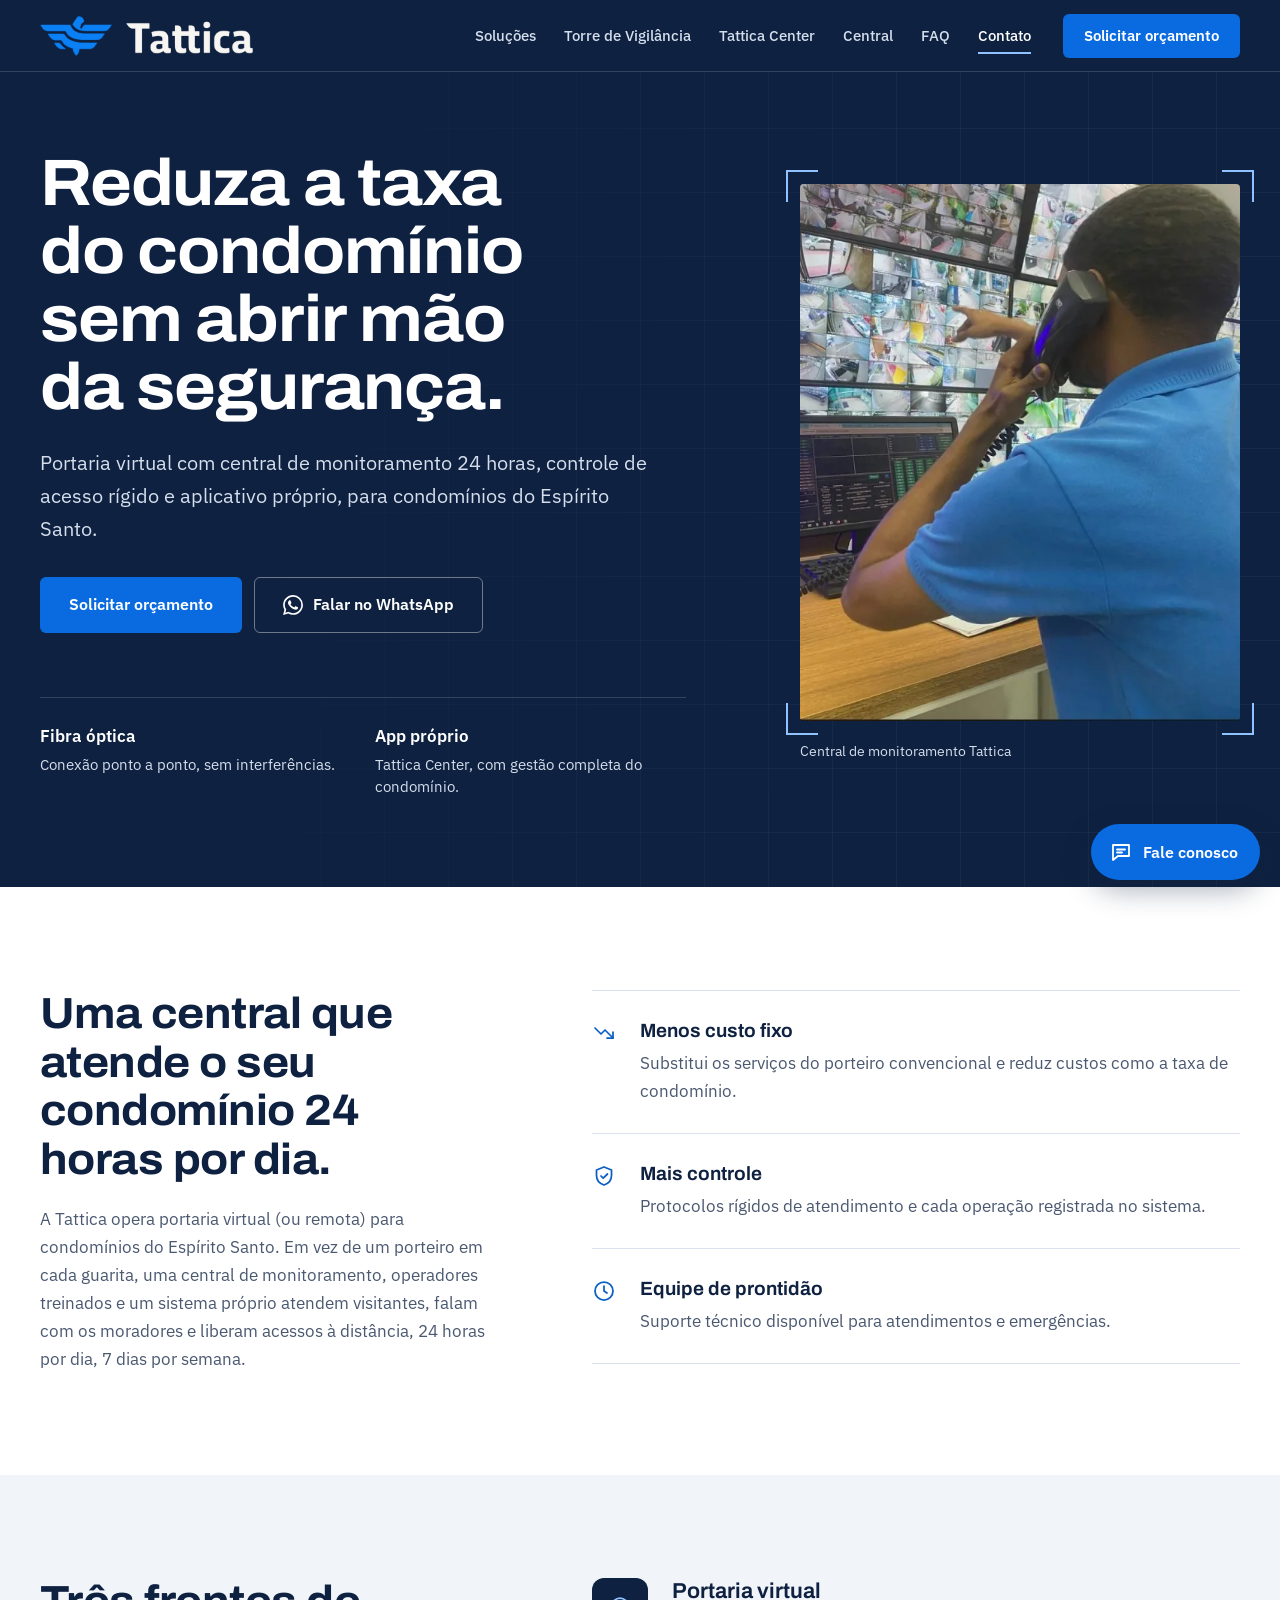
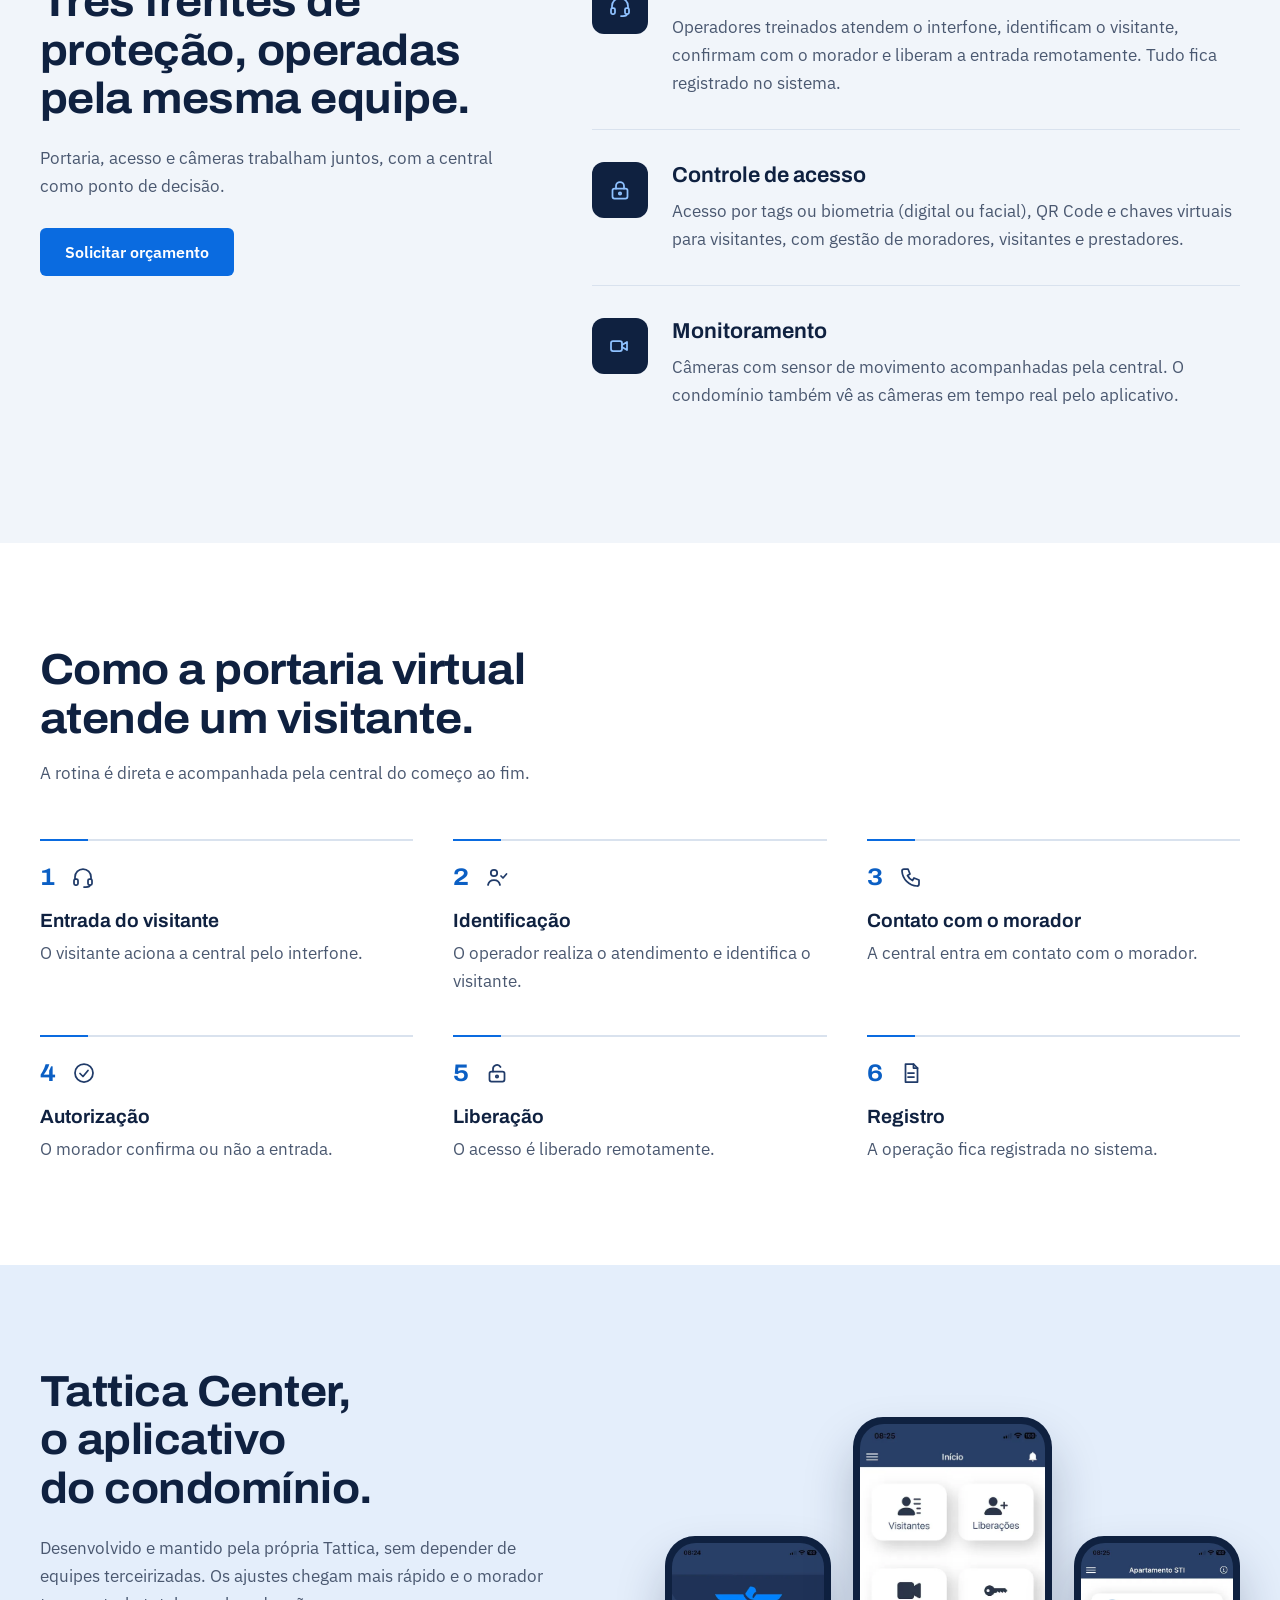
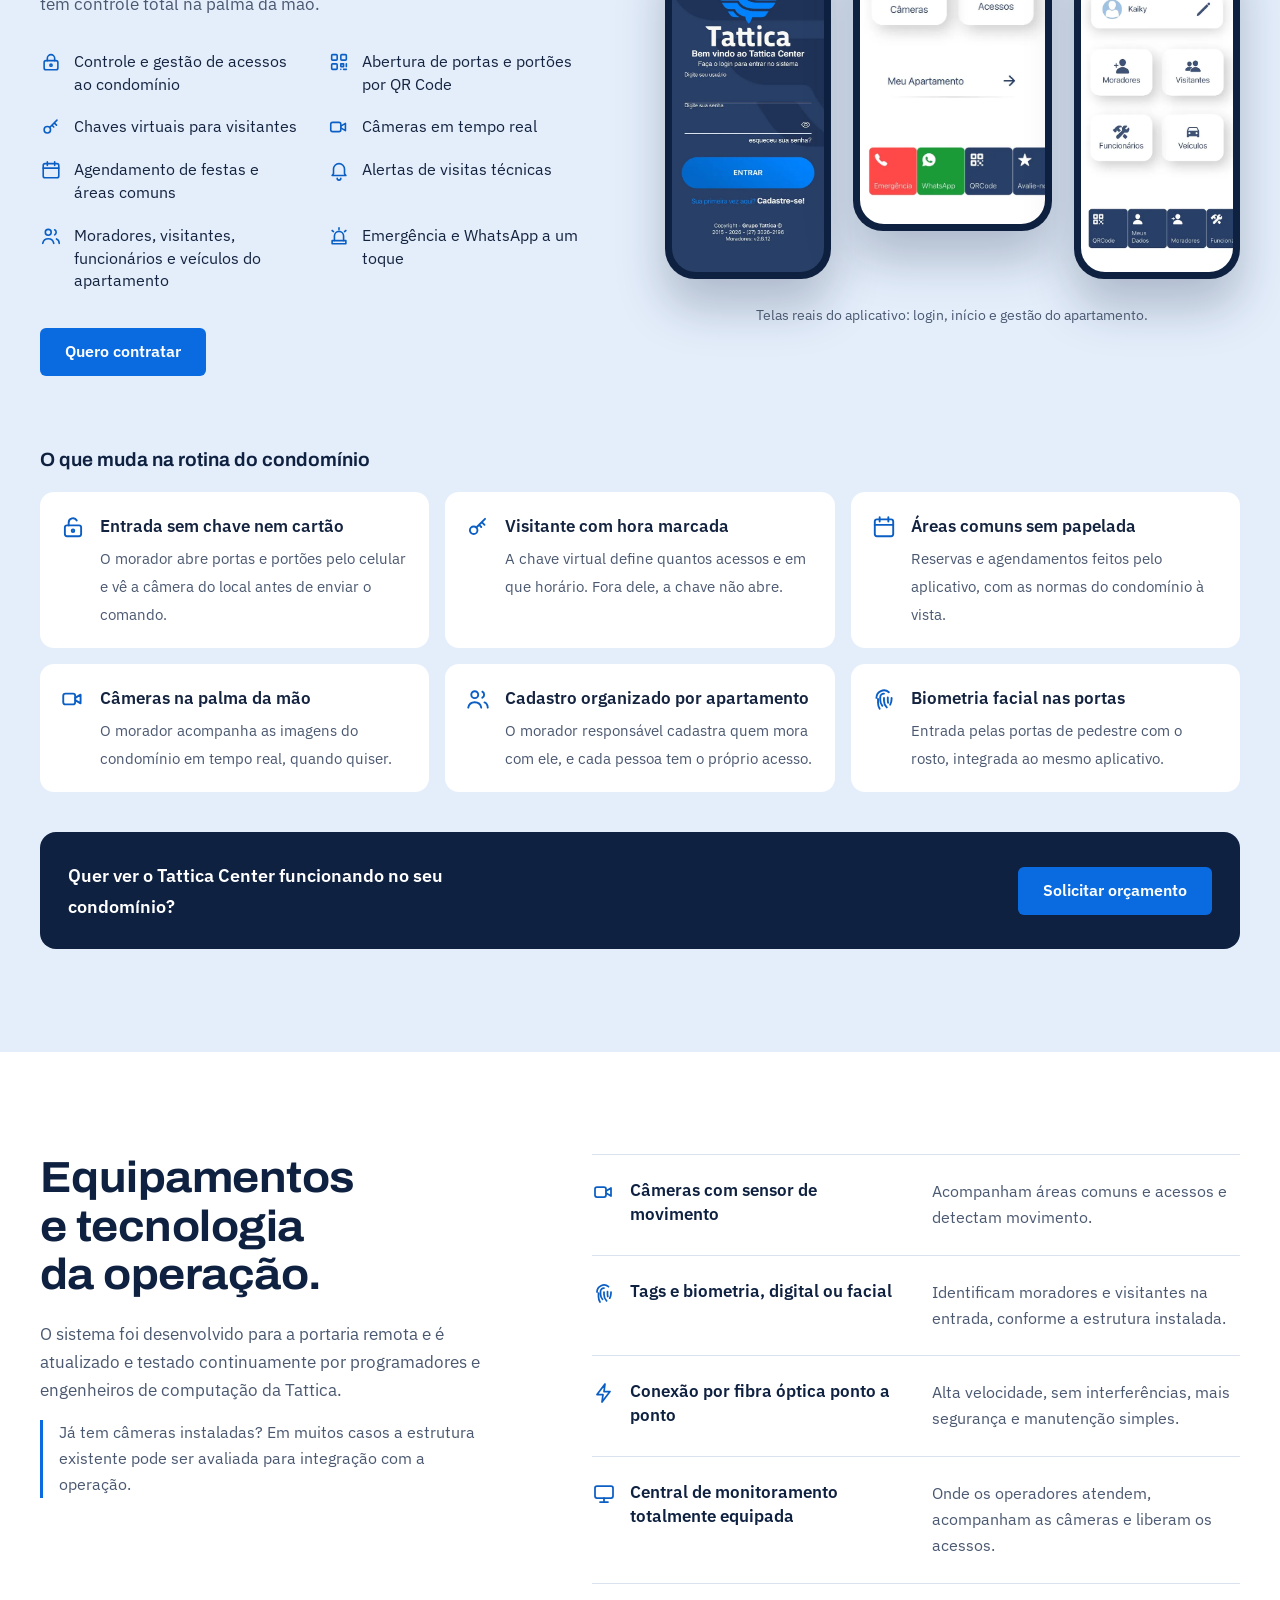
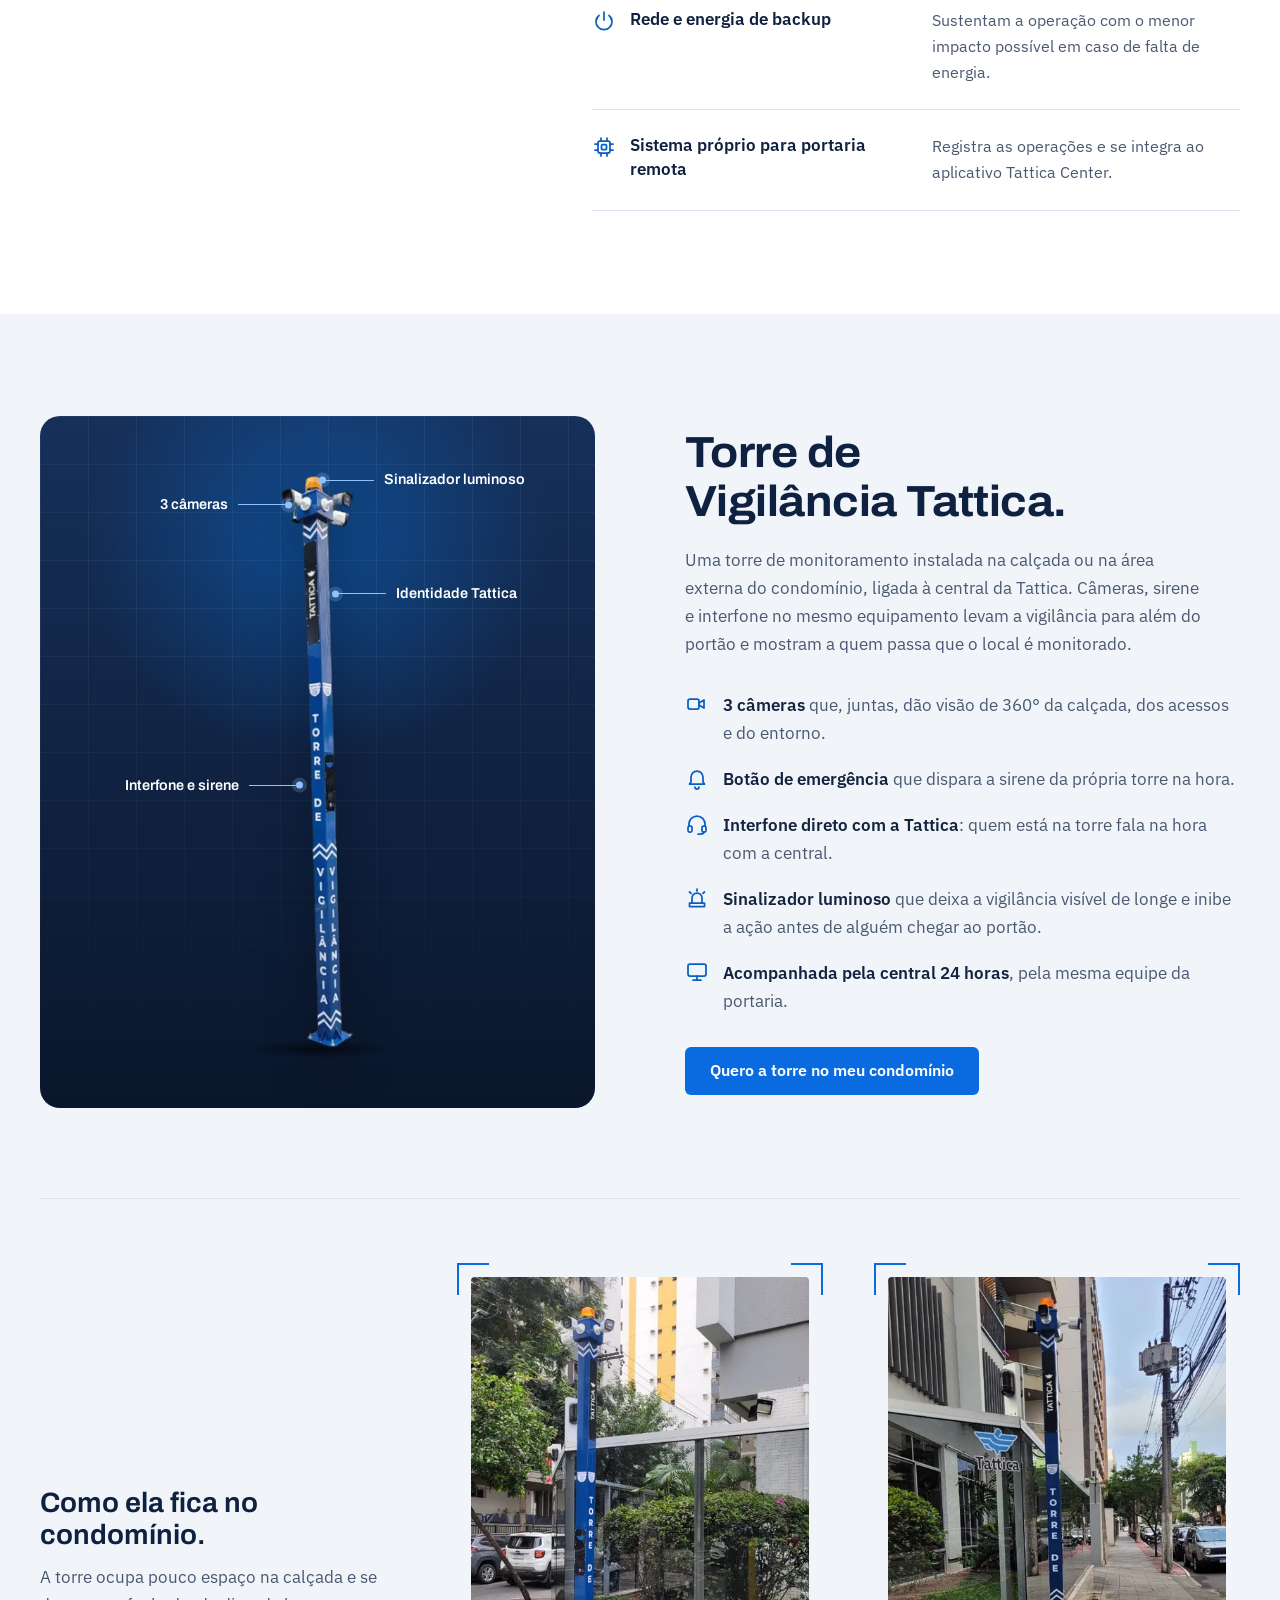
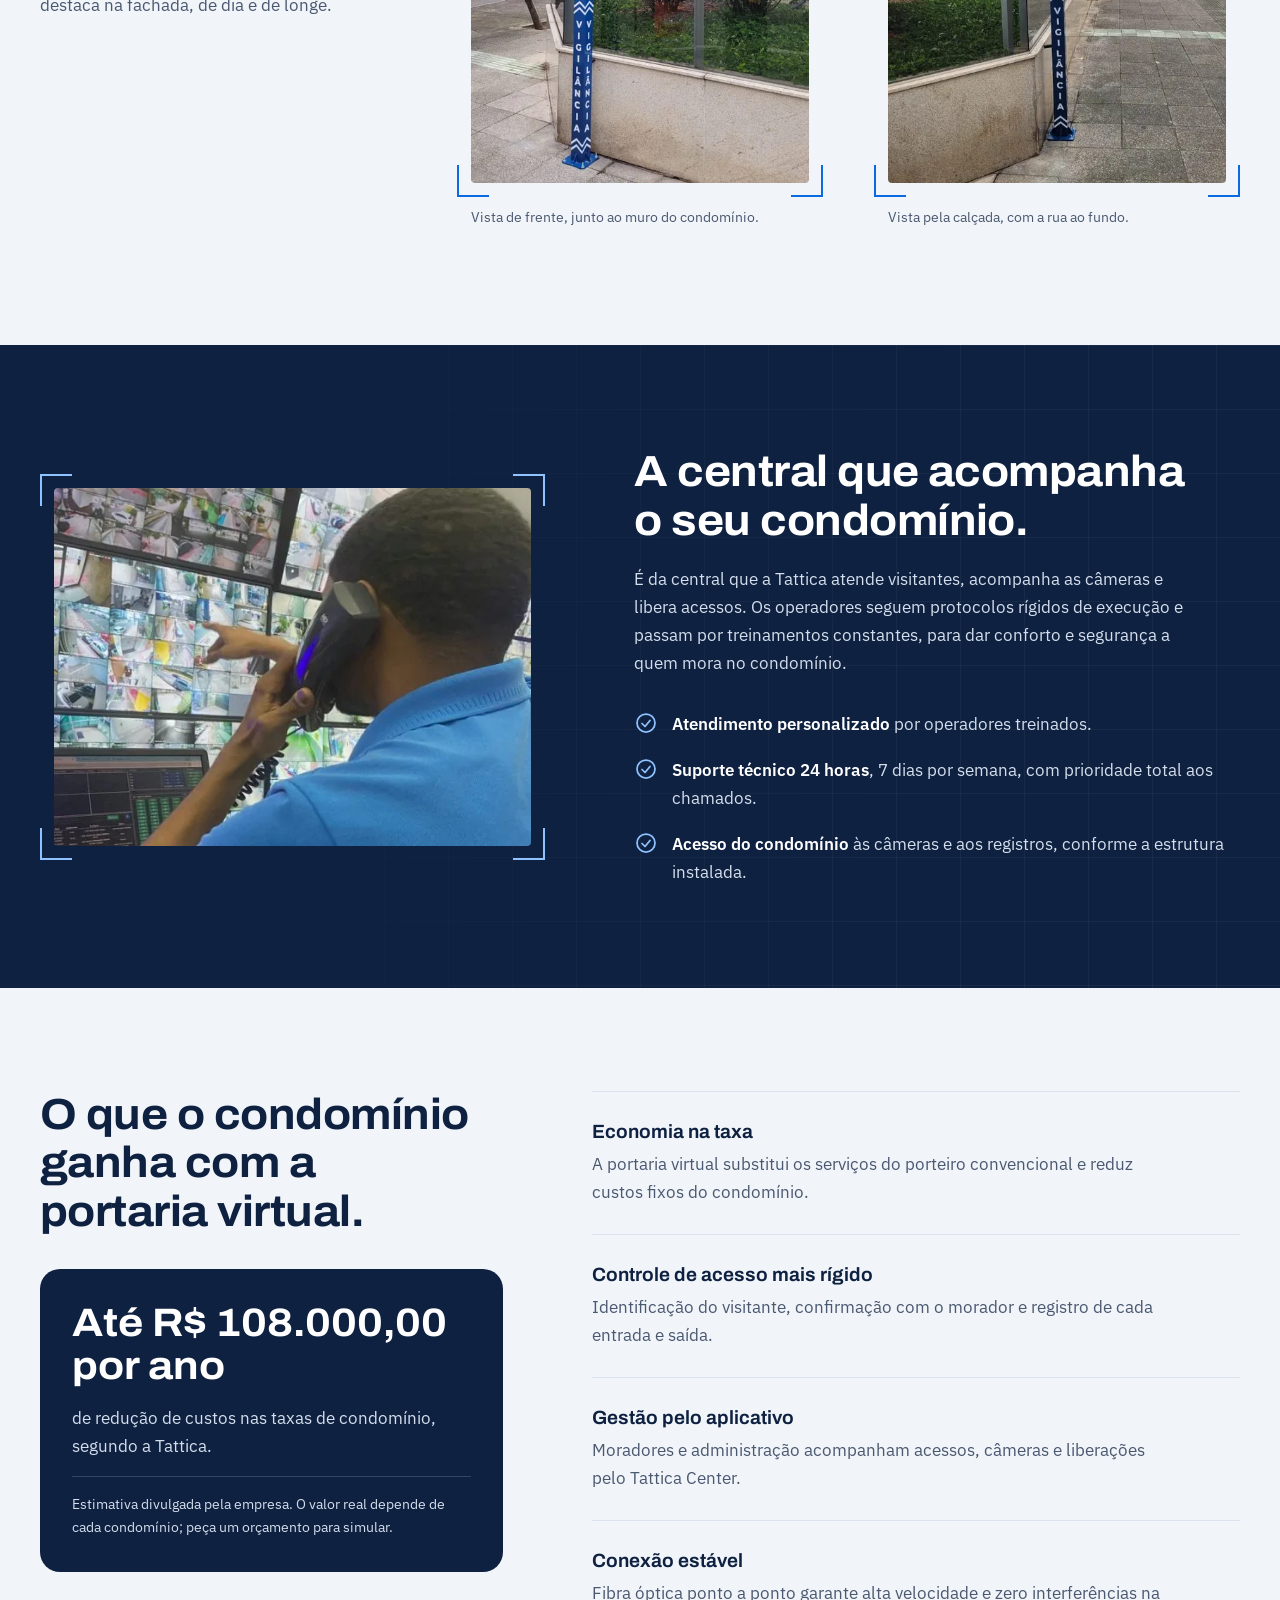
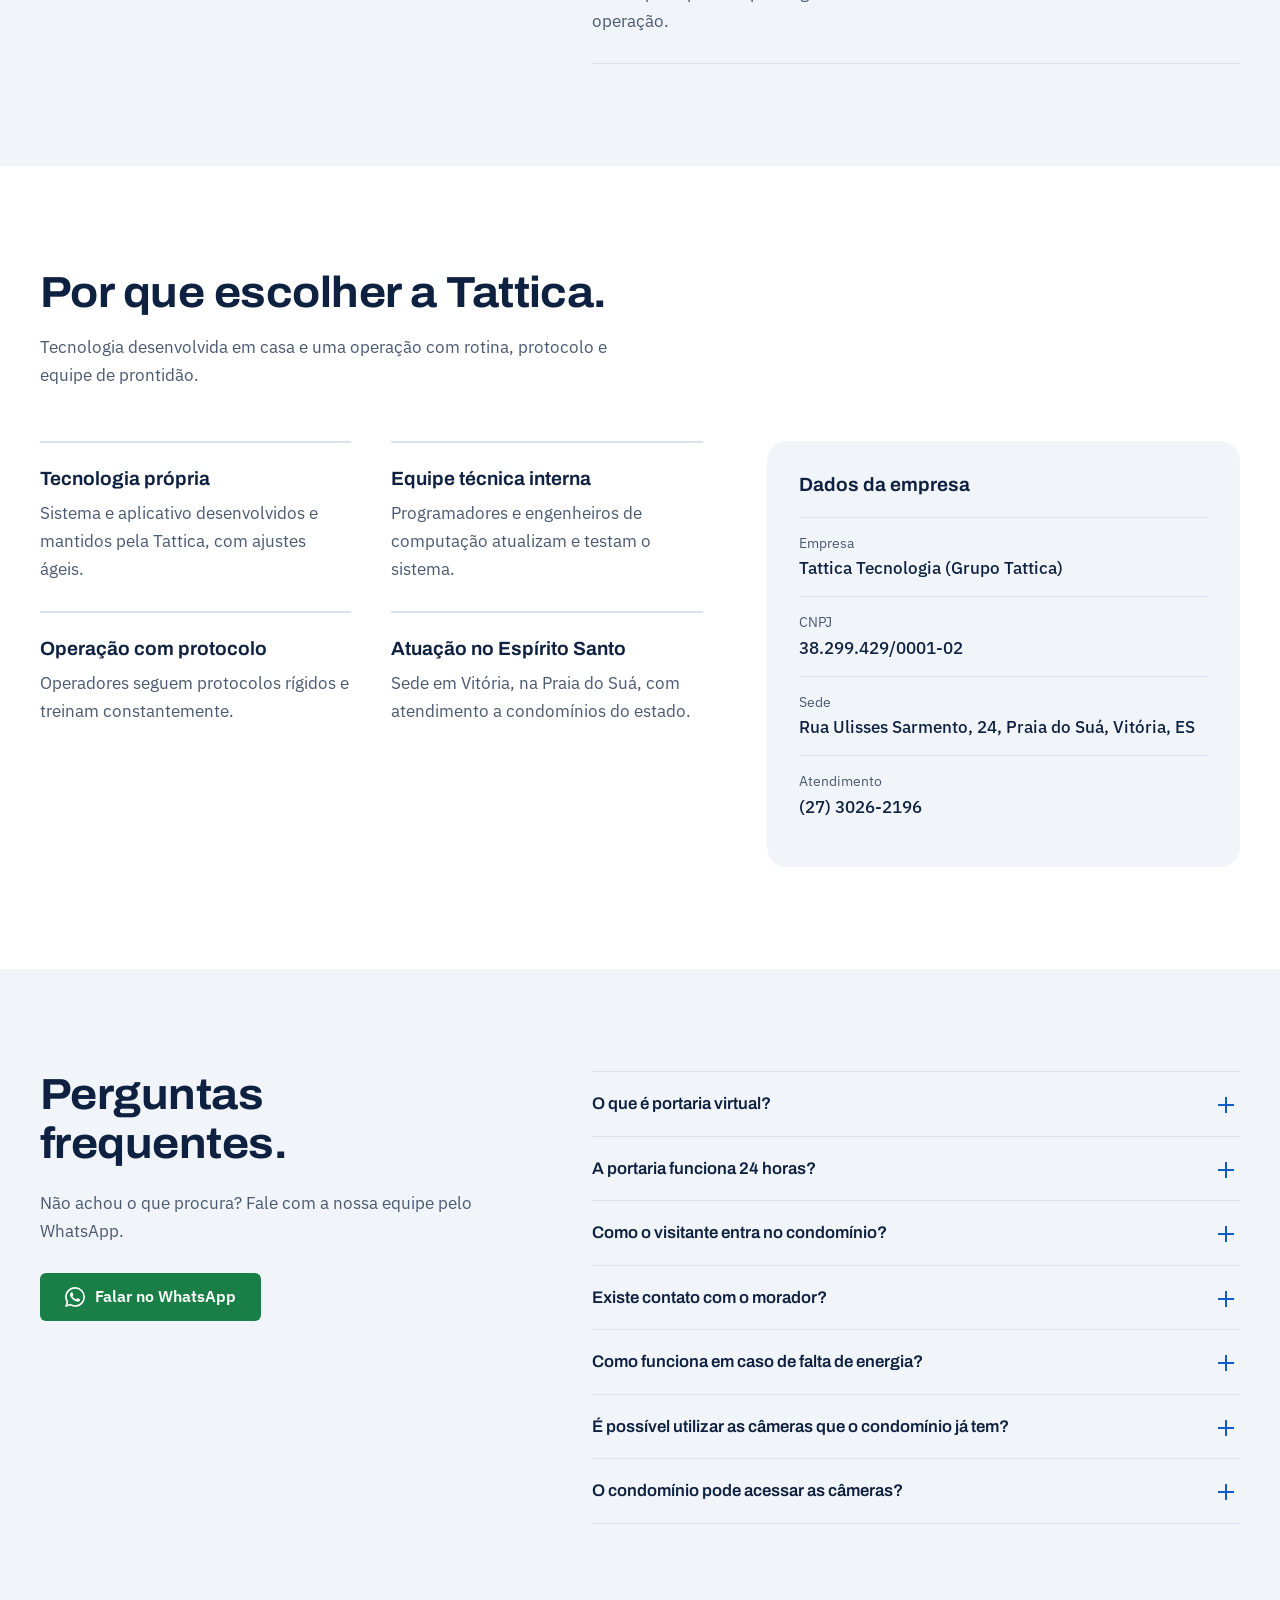
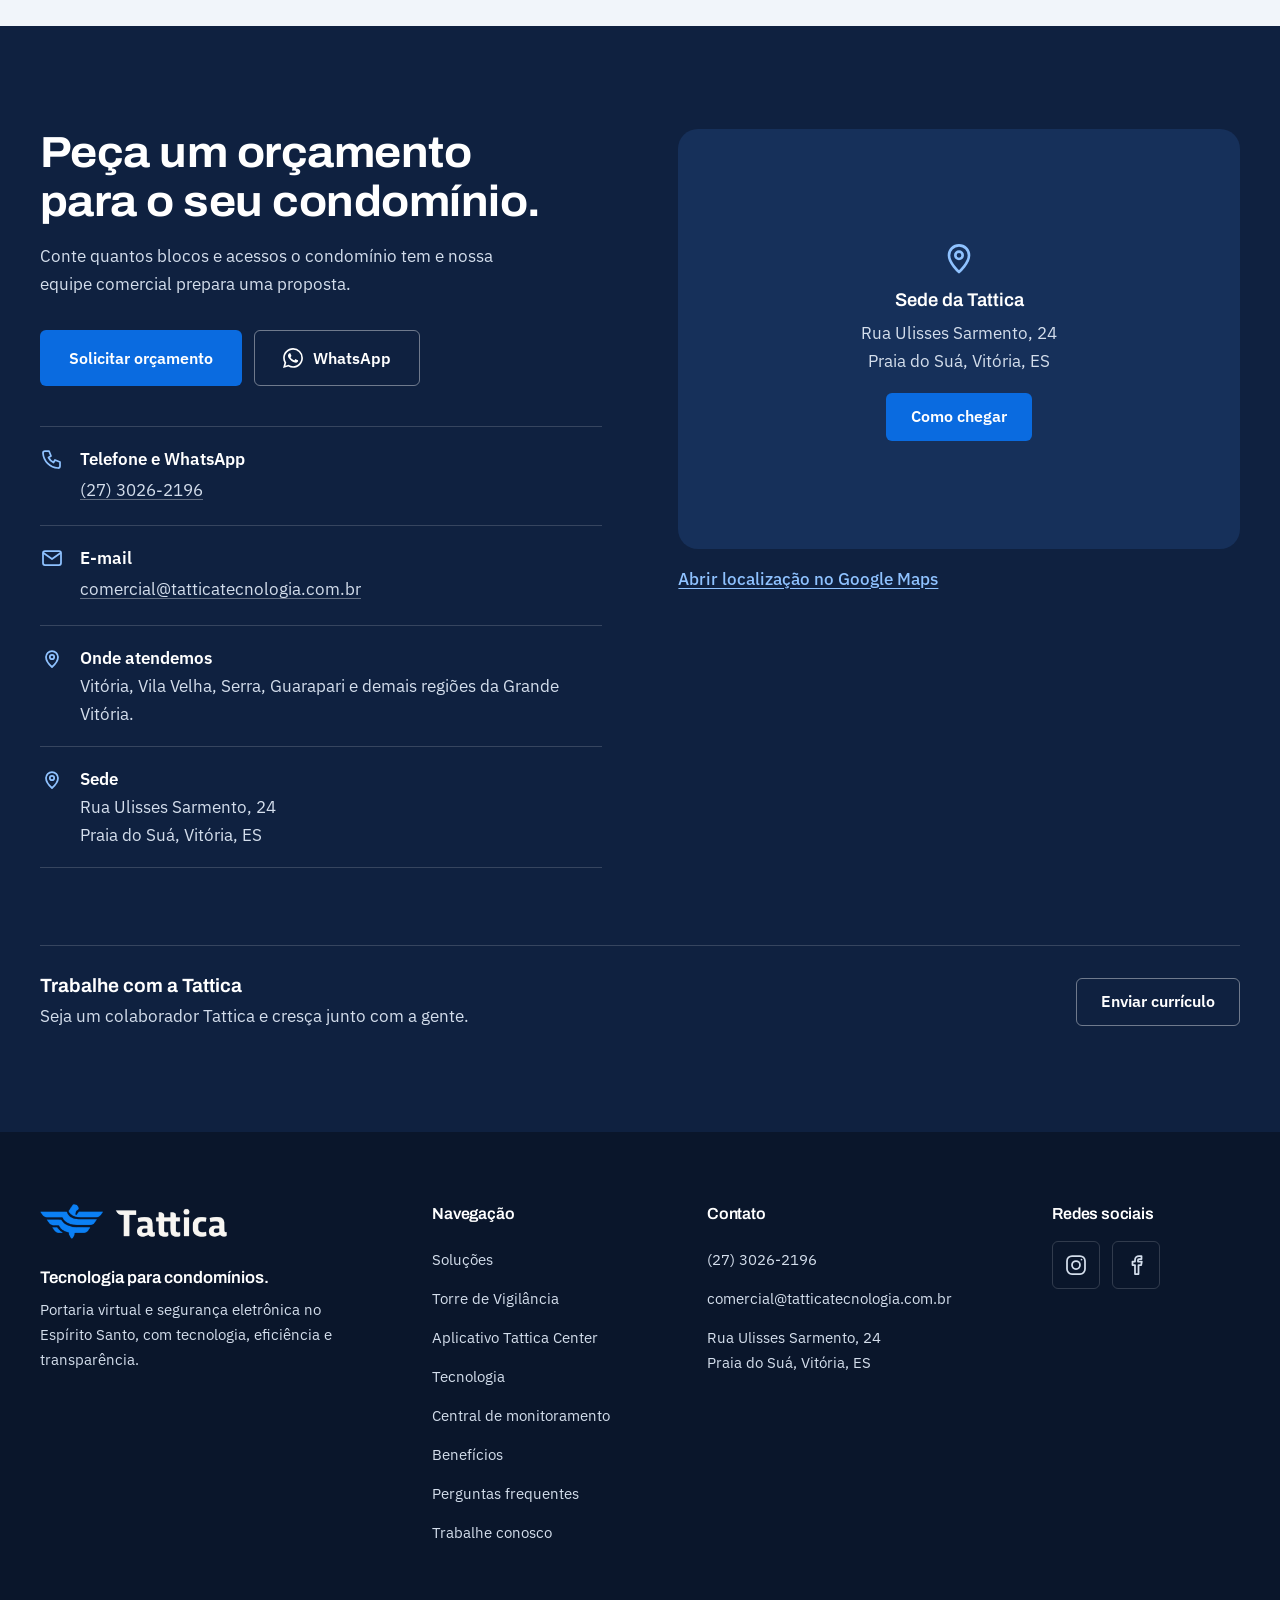
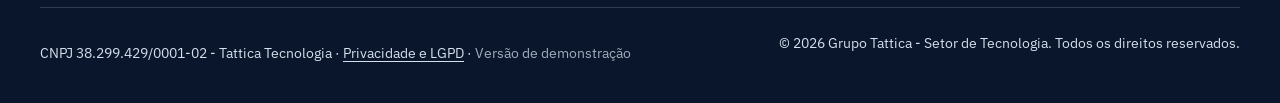
==== commit f3d61255: "Site: abas no celular para dividir a página longa (Portaria, Soluções, Aplicativo, Central e FAQ)" ====
--- a/index.html
+++ b/index.html
@@ -192,10 +192,6 @@
                             Falar no WhatsApp
                         </a>
                     </div>
-                    <p class="atendimento" id="atendimento" role="status" hidden>
-                        <span class="atendimento__dot" aria-hidden="true"></span>
-                        <span class="atendimento__texto"></span>
-                    </p>
                     <dl class="hero__facts">
                         <div>
                             <dt>Fibra óptica</dt>
--- a/styles.css
+++ b/styles.css
@@ -1035,29 +1035,3 @@
 .abas__link:hover { color: var(--white); }
 .abas__link[aria-current="true"] { background: var(--white); color: var(--navy-900); }
 .abas__link:focus-visible { outline: 2px solid var(--white); outline-offset: 2px; }
-
-/* ---------- Indicador de atendimento do Comercial ---------- */
-.atendimento {
-    display: flex;
-    align-items: flex-start;
-    gap: 10px;
-    max-width: 52ch;
-    margin: calc(16px - clamp(40px, 5vw, 64px)) 0 clamp(24px, 3vw, 40px);
-    color: var(--on-dark);
-    font-size: .9rem;
-    line-height: 1.5;
-}
-.atendimento[hidden] { display: none; }
-.atendimento__dot {
-    flex: 0 0 auto;
-    width: 10px;
-    height: 10px;
-    margin-top: .42em;
-    border-radius: 50%;
-    background: #f5b942;
-    box-shadow: 0 0 0 4px rgba(245, 185, 66, .18);
-}
-.atendimento.is-aberto .atendimento__dot {
-    background: #3ddc84;
-    box-shadow: 0 0 0 4px rgba(61, 220, 132, .18);
-}
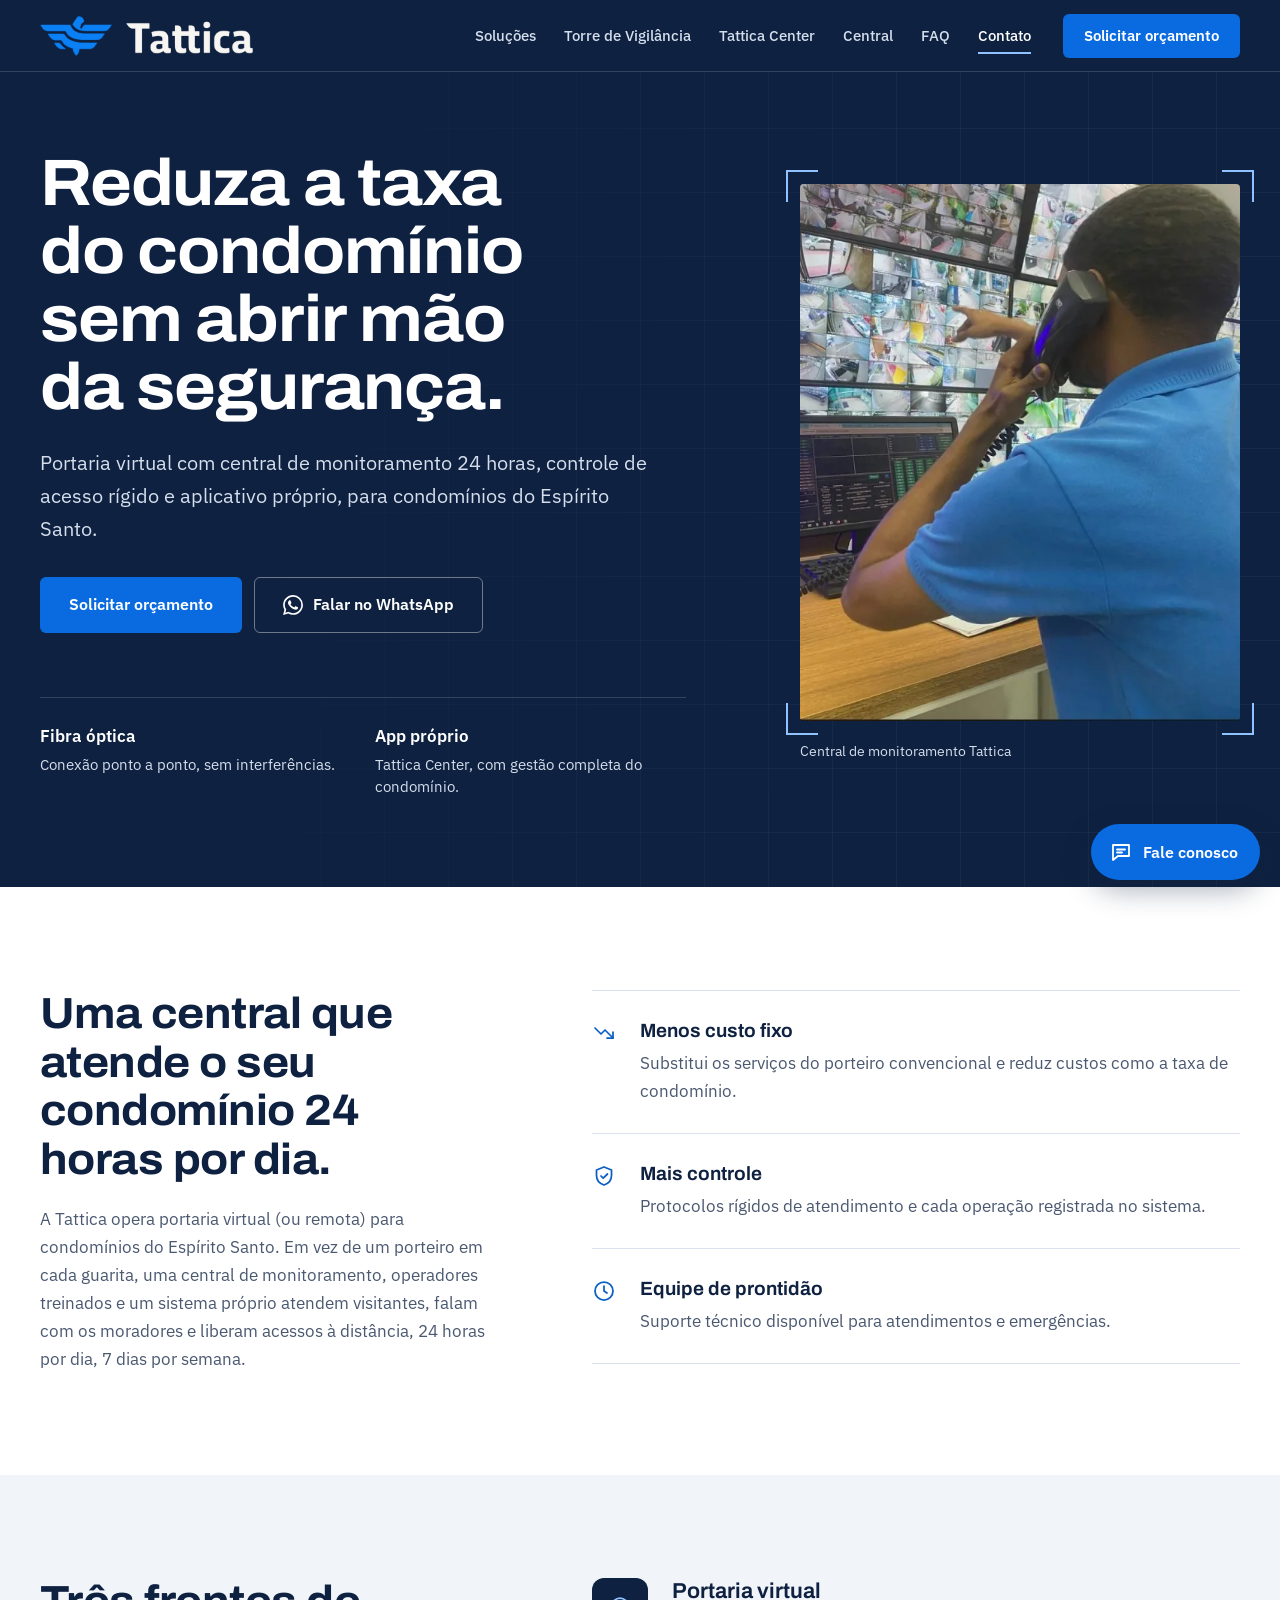
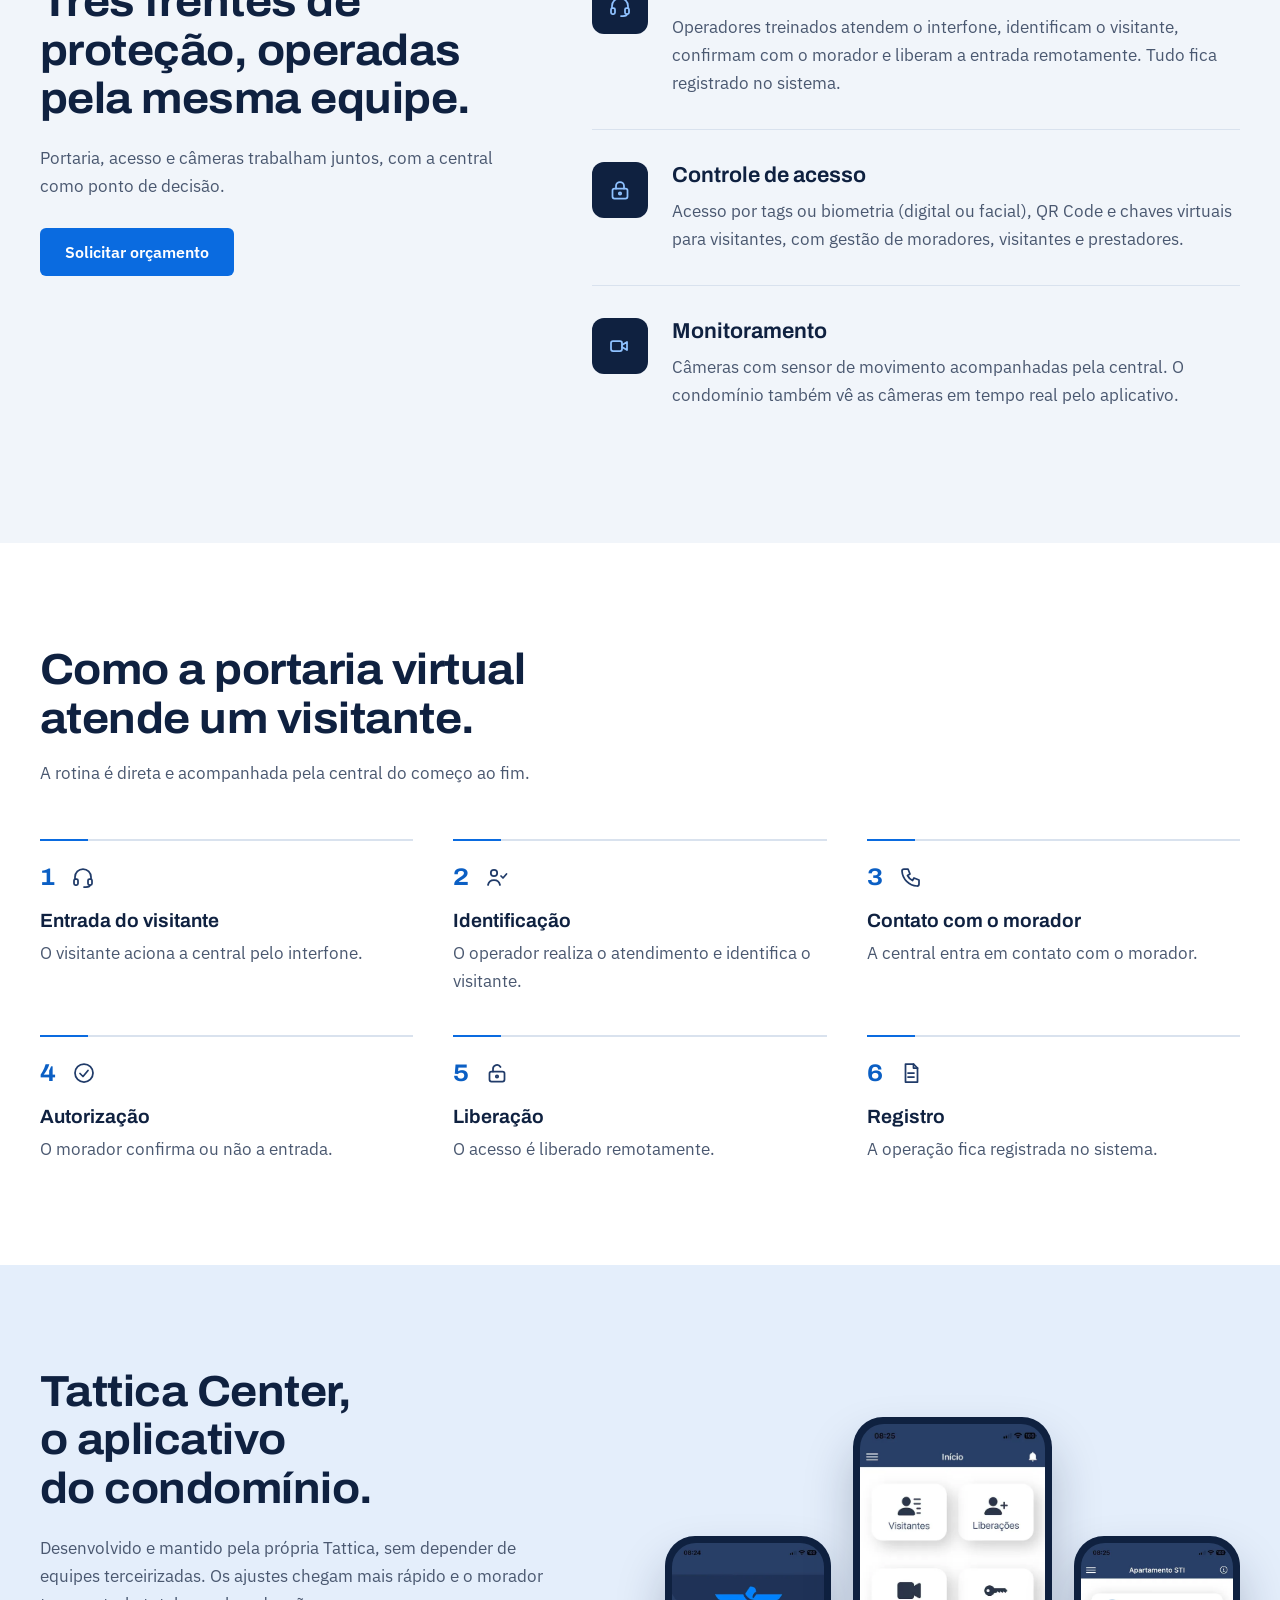
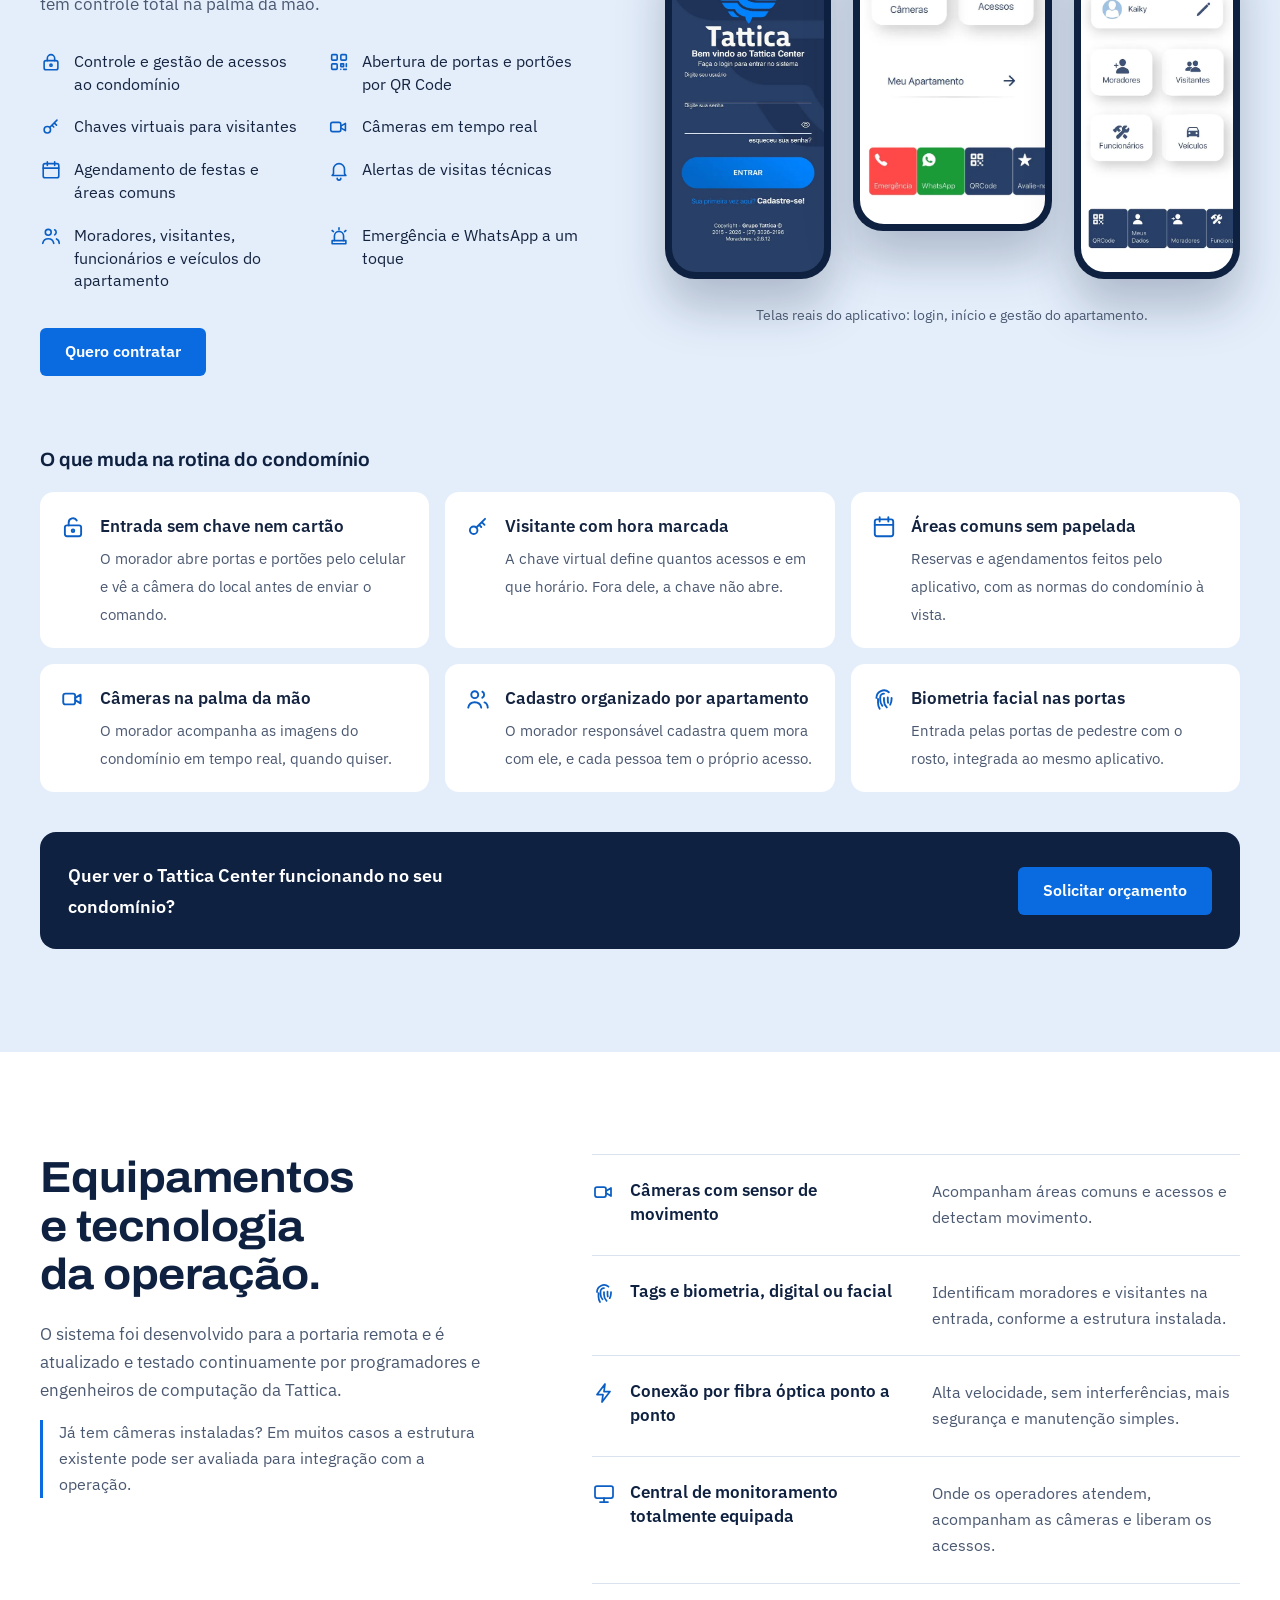
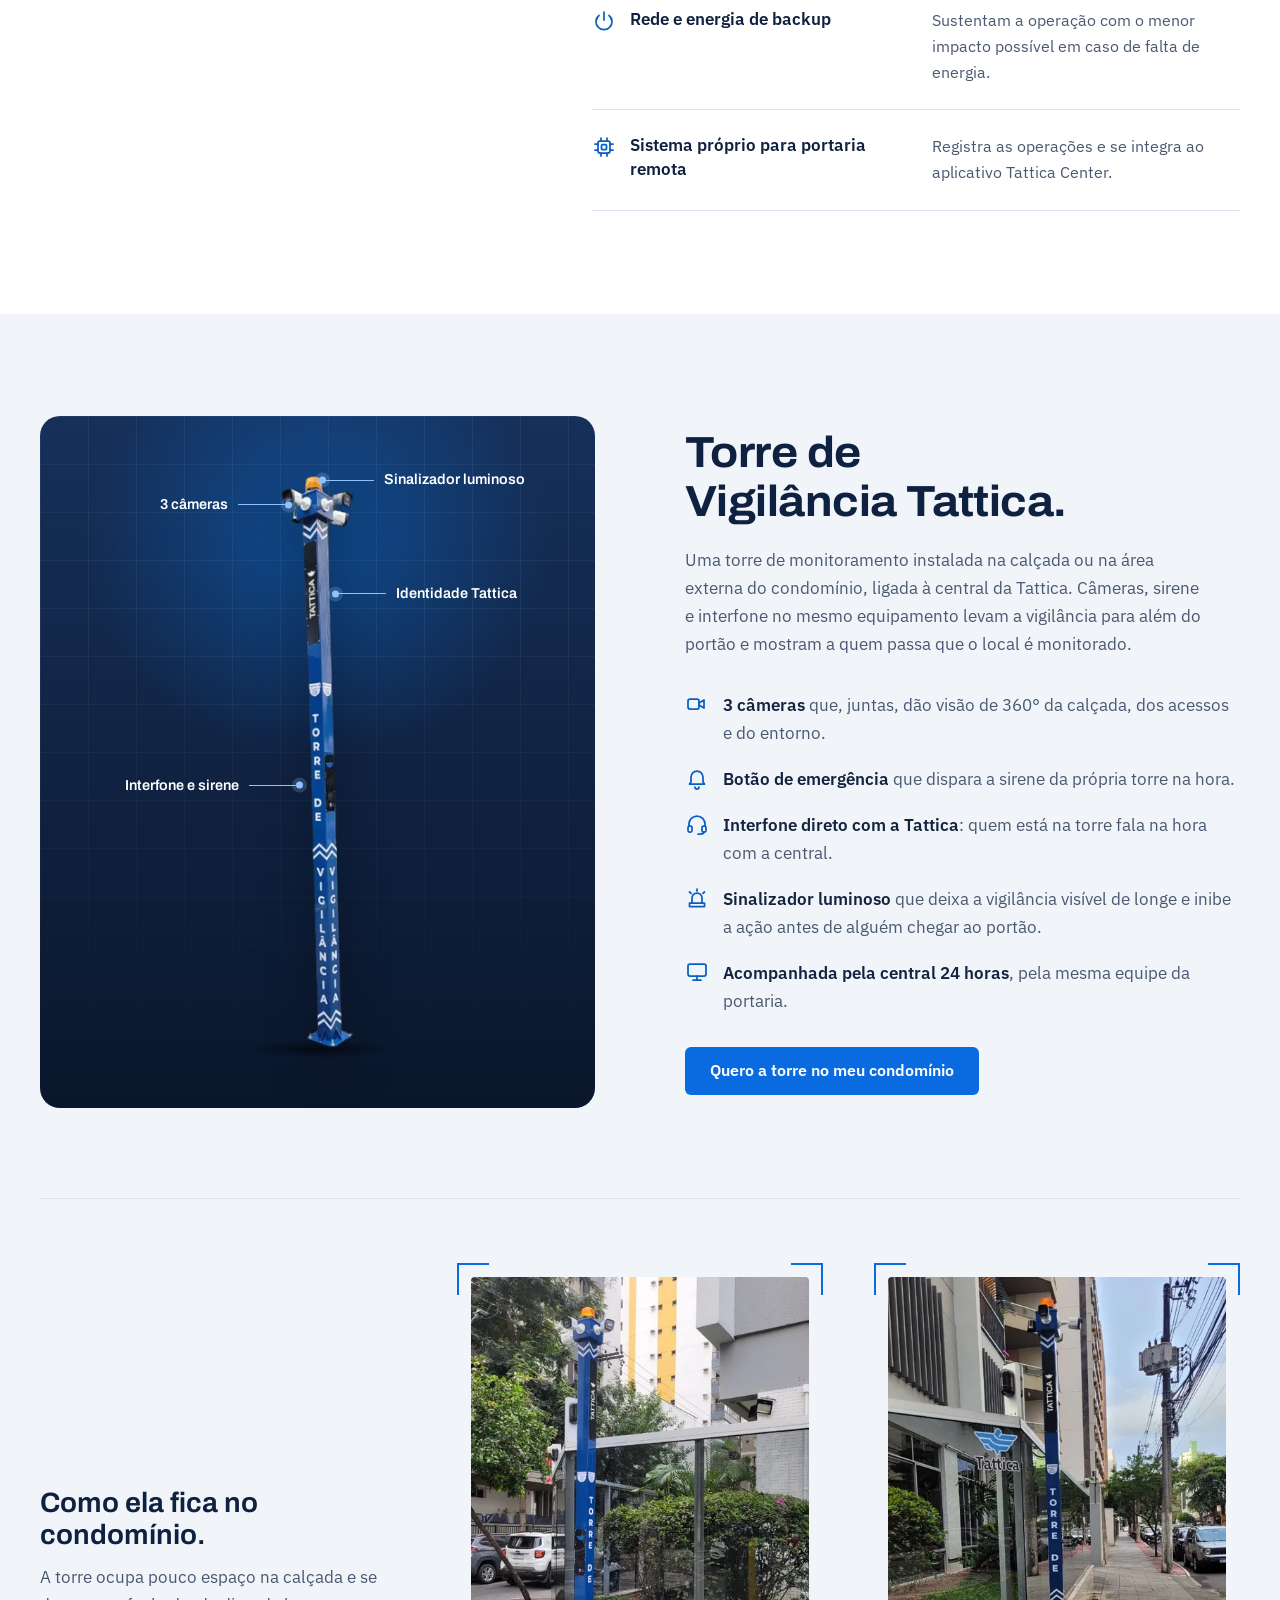
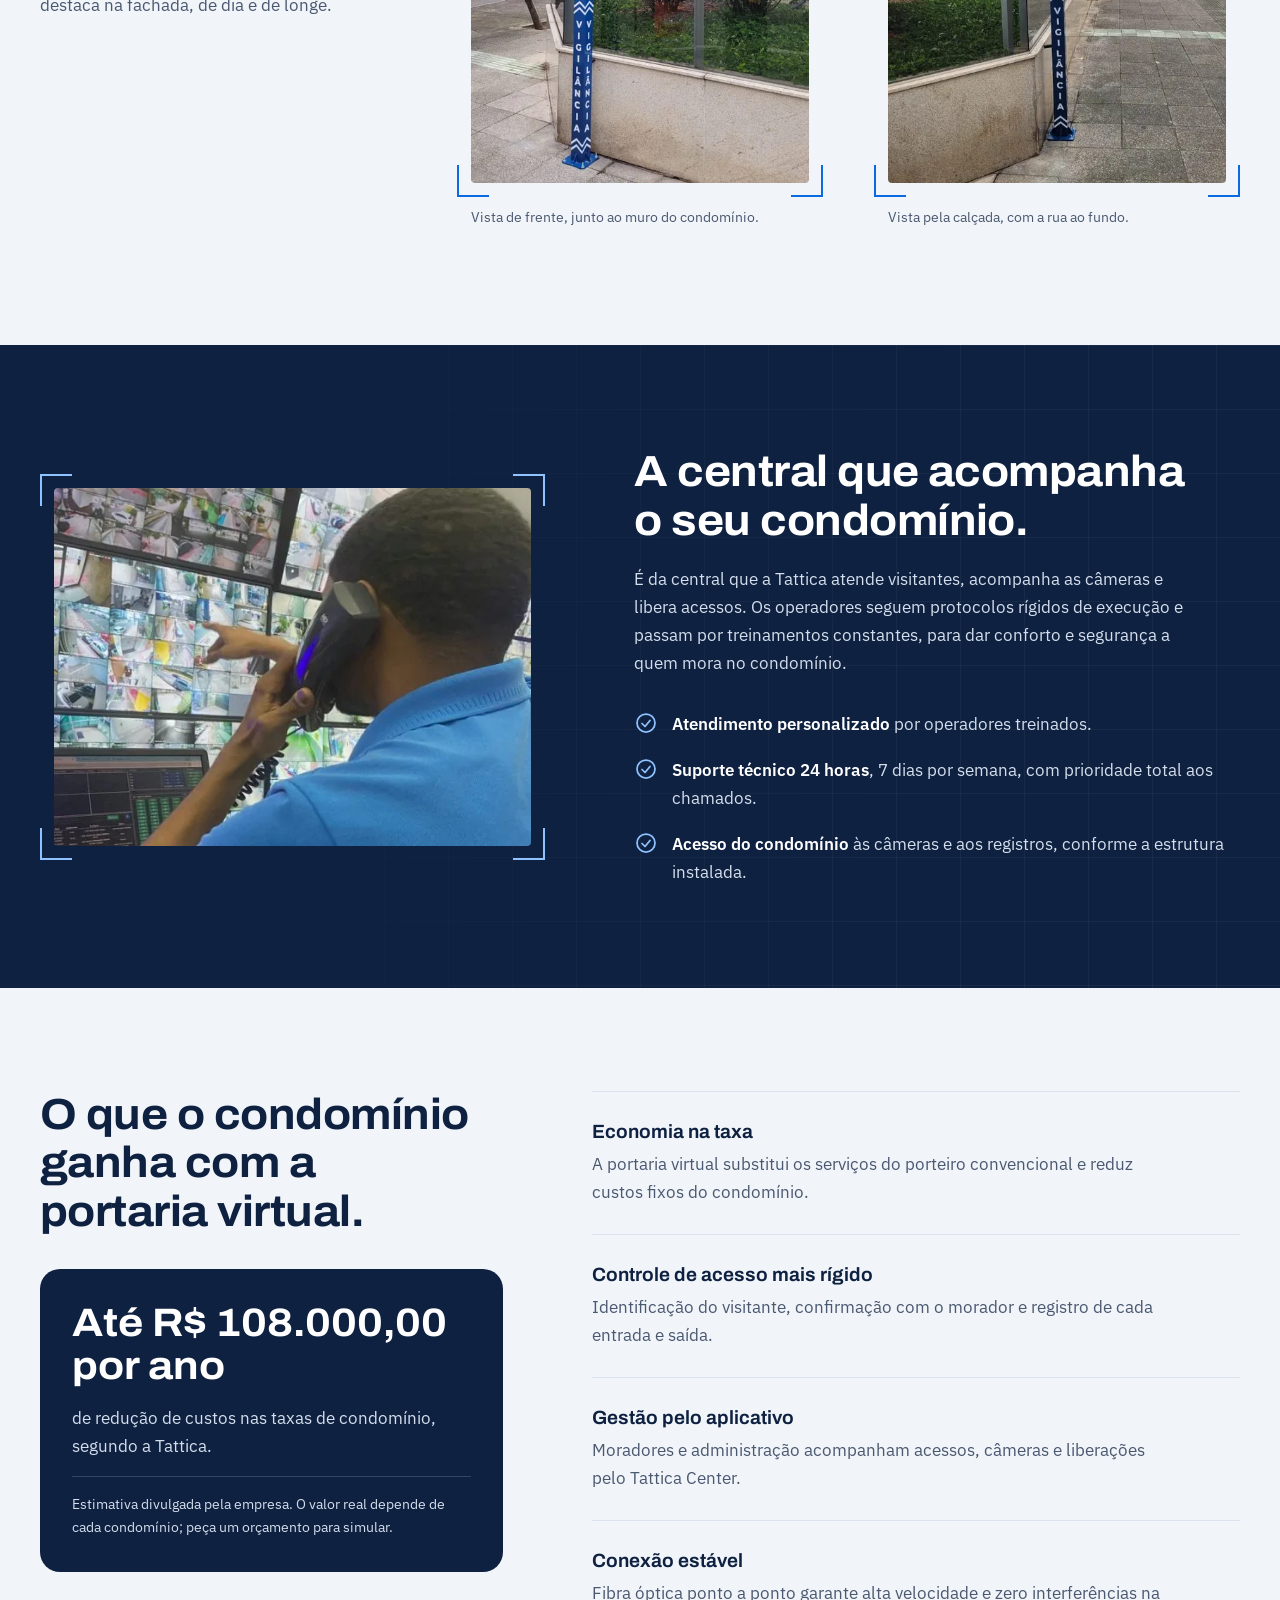
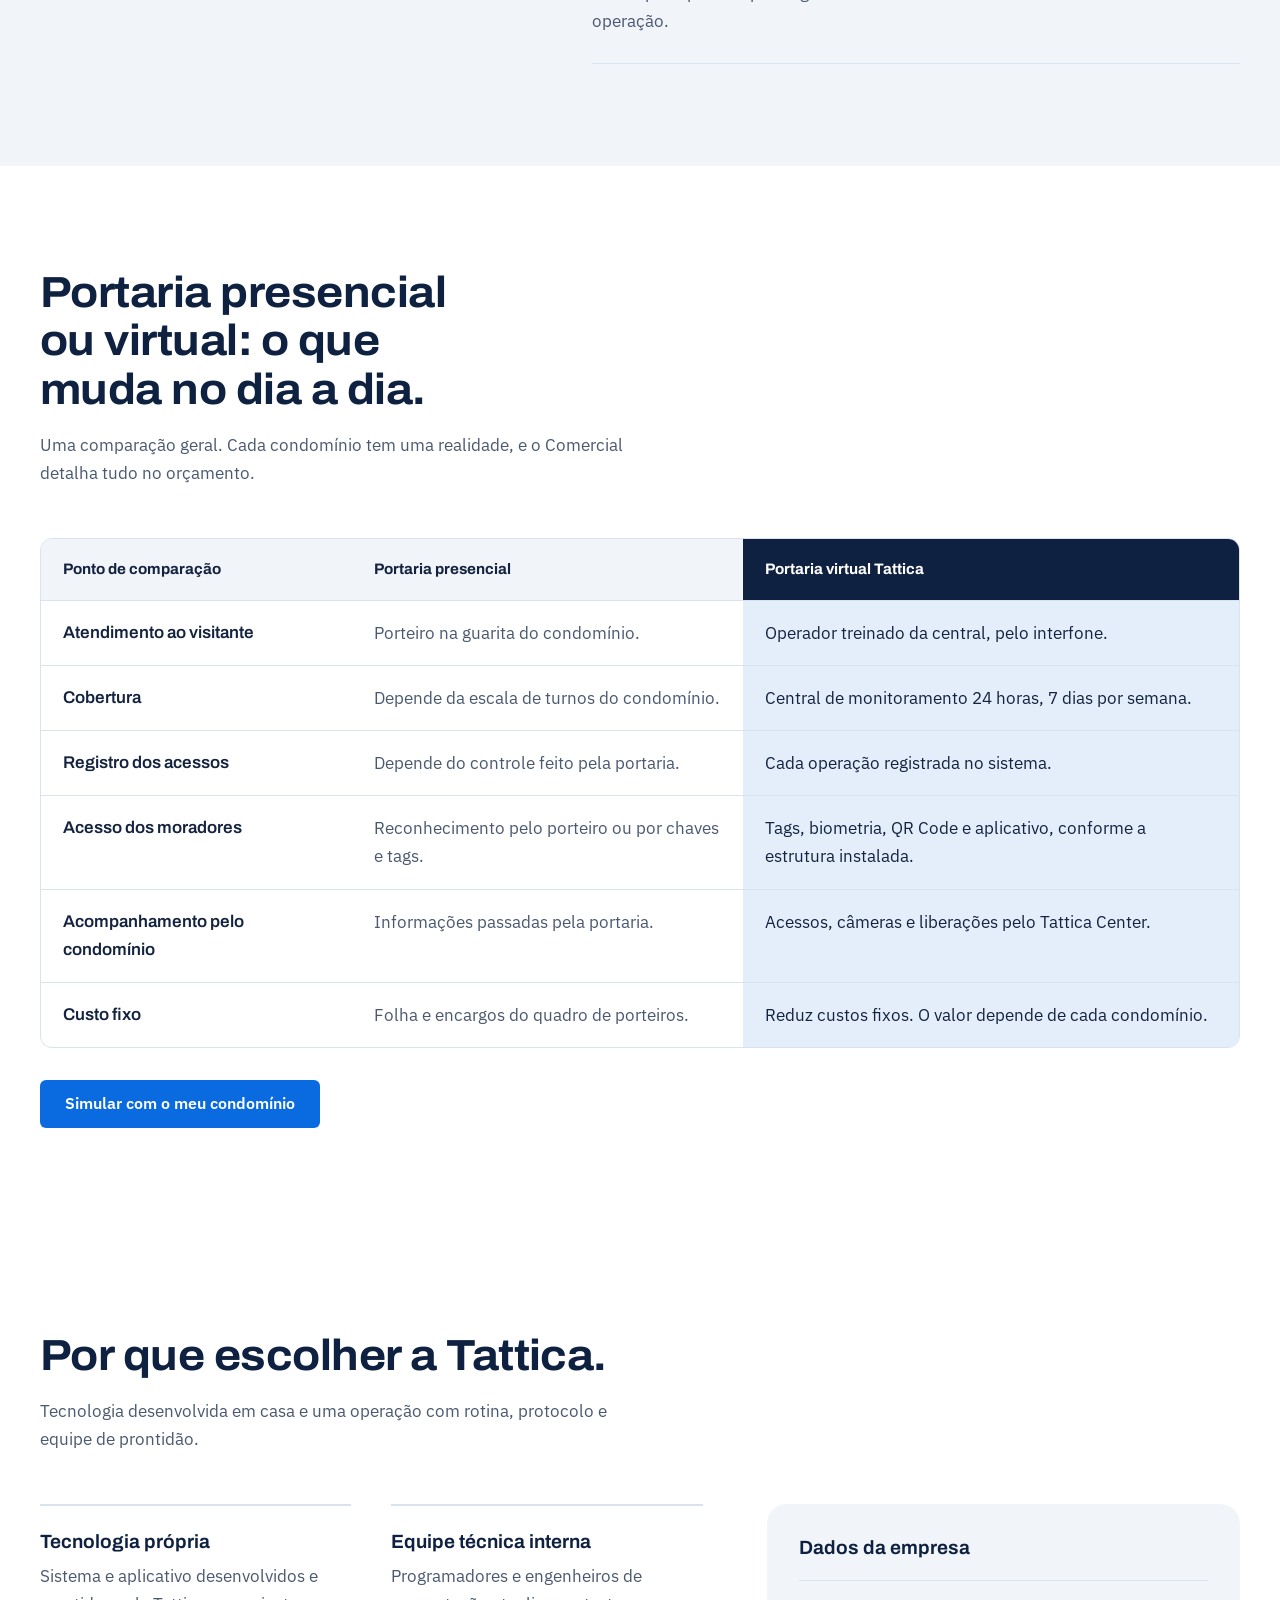
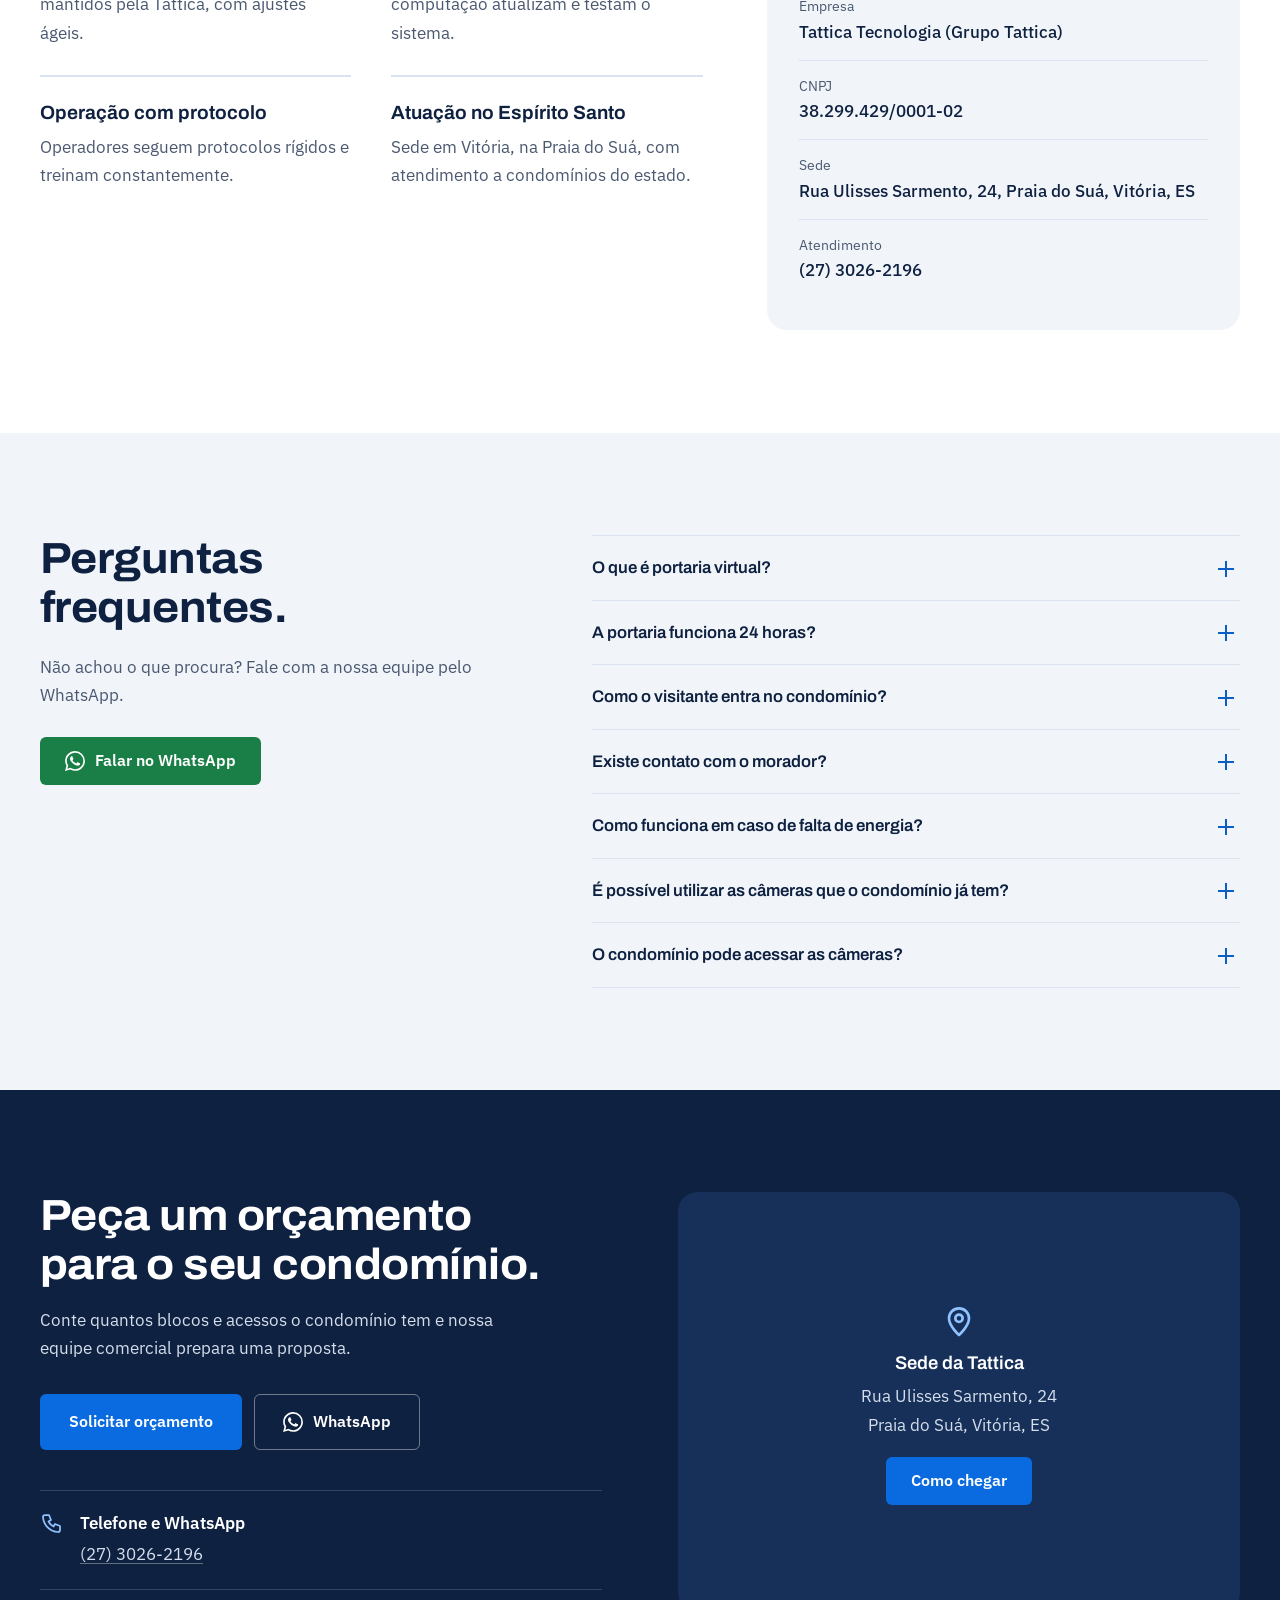
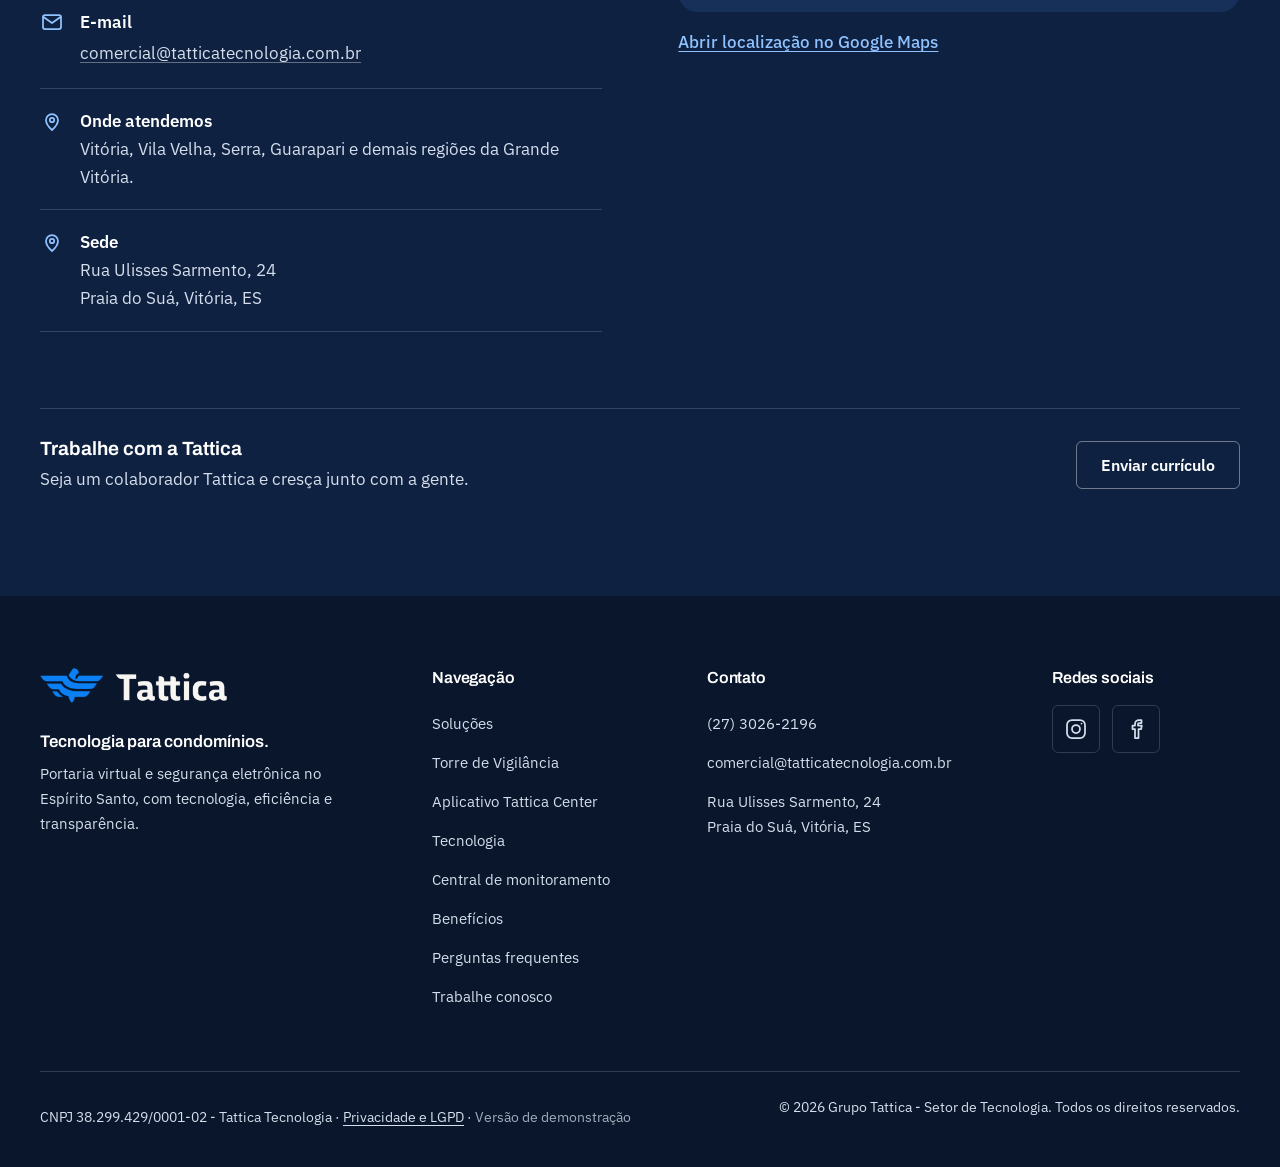
==== commit 5fa7650f: "Site: comparativo entre portaria presencial e virtual, em tabela que vira cartões no celular" ====
--- a/index.html
+++ b/index.html
@@ -192,6 +192,10 @@
                             Falar no WhatsApp
                         </a>
                     </div>
+                    <p class="atendimento" id="atendimento" role="status" hidden>
+                        <span class="atendimento__dot" aria-hidden="true"></span>
+                        <span class="atendimento__texto"></span>
+                    </p>
                     <dl class="hero__facts">
                         <div>
                             <dt>Fibra óptica</dt>
@@ -553,6 +557,63 @@
                         <p>Fibra óptica ponto a ponto garante alta velocidade e zero interferências na operação.</p>
                     </li>
                 </ul>
+            </div>
+        </section>
+
+        <!-- 8.1 COMPARATIVO: portaria presencial x virtual (argumentos gerais; o Comercial deve validar cada linha) -->
+        <section id="comparativo" data-aba="portaria" class="section section--white" aria-labelledby="comparativo-title">
+            <div class="container">
+                <header class="section-head">
+                    <h2 id="comparativo-title">Portaria presencial ou virtual: o que muda no dia a dia.</h2>
+                    <p>Uma comparação geral. Cada condomínio tem uma realidade, e o Comercial detalha tudo no orçamento.</p>
+                </header>
+
+                <table class="compare">
+                    <caption class="visually-hidden">Comparação entre portaria presencial e portaria virtual Tattica</caption>
+                    <thead>
+                        <tr>
+                            <th scope="col">Ponto de comparação</th>
+                            <th scope="col">Portaria presencial</th>
+                            <th scope="col" class="compare__tattica">Portaria virtual Tattica</th>
+                        </tr>
+                    </thead>
+                    <tbody>
+                        <tr>
+                            <th scope="row">Atendimento ao visitante</th>
+                            <td data-label="Portaria presencial">Porteiro na guarita do condomínio.</td>
+                            <td data-label="Portaria virtual Tattica" class="compare__tattica">Operador treinado da central, pelo interfone.</td>
+                        </tr>
+                        <tr>
+                            <th scope="row">Cobertura</th>
+                            <td data-label="Portaria presencial">Depende da escala de turnos do condomínio.</td>
+                            <td data-label="Portaria virtual Tattica" class="compare__tattica">Central de monitoramento 24 horas, 7 dias por semana.</td>
+                        </tr>
+                        <tr>
+                            <th scope="row">Registro dos acessos</th>
+                            <td data-label="Portaria presencial">Depende do controle feito pela portaria.</td>
+                            <td data-label="Portaria virtual Tattica" class="compare__tattica">Cada operação registrada no sistema.</td>
+                        </tr>
+                        <tr>
+                            <th scope="row">Acesso dos moradores</th>
+                            <td data-label="Portaria presencial">Reconhecimento pelo porteiro ou por chaves e tags.</td>
+                            <td data-label="Portaria virtual Tattica" class="compare__tattica">Tags, biometria, QR Code e aplicativo, conforme a estrutura instalada.</td>
+                        </tr>
+                        <tr>
+                            <th scope="row">Acompanhamento pelo condomínio</th>
+                            <td data-label="Portaria presencial">Informações passadas pela portaria.</td>
+                            <td data-label="Portaria virtual Tattica" class="compare__tattica">Acessos, câmeras e liberações pelo Tattica Center.</td>
+                        </tr>
+                        <tr>
+                            <th scope="row">Custo fixo</th>
+                            <td data-label="Portaria presencial">Folha e encargos do quadro de porteiros.</td>
+                            <td data-label="Portaria virtual Tattica" class="compare__tattica">Reduz custos fixos. O valor depende de cada condomínio.</td>
+                        </tr>
+                    </tbody>
+                </table>
+
+                <p class="compare__cta">
+                    <a href="https://wa.me/552730262196?text=Ol%C3%A1!%20Gostaria%20de%20solicitar%20um%20or%C3%A7amento." target="_blank" rel="noopener noreferrer" class="btn btn--primary quote-trigger" aria-haspopup="dialog" aria-controls="chat-panel">Simular com o meu condomínio</a>
+                </p>
             </div>
         </section>
 
--- a/styles.css
+++ b/styles.css
@@ -1035,3 +1035,86 @@
 .abas__link:hover { color: var(--white); }
 .abas__link[aria-current="true"] { background: var(--white); color: var(--navy-900); }
 .abas__link:focus-visible { outline: 2px solid var(--white); outline-offset: 2px; }
+
+/* ---------- Indicador de atendimento do Comercial ---------- */
+.atendimento {
+    display: flex;
+    align-items: flex-start;
+    gap: 10px;
+    max-width: 52ch;
+    margin: calc(16px - clamp(40px, 5vw, 64px)) 0 clamp(24px, 3vw, 40px);
+    color: var(--on-dark);
+    font-size: .9rem;
+    line-height: 1.5;
+}
+.atendimento[hidden] { display: none; }
+.atendimento__dot {
+    flex: 0 0 auto;
+    width: 10px;
+    height: 10px;
+    margin-top: .42em;
+    border-radius: 50%;
+    background: #f5b942;
+    box-shadow: 0 0 0 4px rgba(245, 185, 66, .18);
+}
+.atendimento.is-aberto .atendimento__dot {
+    background: #3ddc84;
+    box-shadow: 0 0 0 4px rgba(61, 220, 132, .18);
+}
+
+/* ---------- Comparativo: portaria presencial x virtual ---------- */
+.visually-hidden {
+    position: absolute;
+    width: 1px;
+    height: 1px;
+    margin: -1px;
+    padding: 0;
+    overflow: hidden;
+    clip: rect(0, 0, 0, 0);
+    white-space: nowrap;
+    border: 0;
+}
+.compare {
+    width: 100%;
+    border-collapse: separate;
+    border-spacing: 0;
+    border: 1px solid var(--line);
+    border-radius: var(--r-md);
+    overflow: hidden;
+    background: var(--white);
+}
+.compare th,
+.compare td { padding: 18px 22px; text-align: left; vertical-align: top; border-top: 1px solid var(--line); }
+.compare thead th {
+    border-top: 0;
+    background: var(--paper);
+    color: var(--ink);
+    font-family: var(--font-display);
+    font-size: .95rem;
+    font-weight: 700;
+}
+.compare tbody th { width: 26%; color: var(--ink); font-family: var(--font-display); font-weight: 600; }
+.compare td { color: var(--muted); }
+.compare .compare__tattica { background: var(--blue-100); color: var(--ink); }
+.compare thead .compare__tattica { background: var(--navy-900); color: var(--white); }
+.compare__cta { margin-top: 32px; }
+
+@media (max-width: 719px) {
+    .compare, .compare thead, .compare tbody, .compare tr, .compare th, .compare td { display: block; }
+    .compare thead { position: absolute; width: 1px; height: 1px; overflow: hidden; clip: rect(0, 0, 0, 0); }
+    .compare tr { border-top: 1px solid var(--line); }
+    .compare tbody tr:first-child { border-top: 0; }
+    .compare tbody th { width: auto; padding: 16px 18px 6px; border: 0; background: var(--paper); }
+    .compare td { padding: 12px 18px; border: 0; }
+    .compare td::before {
+        content: attr(data-label);
+        display: block;
+        margin-bottom: 2px;
+        color: var(--muted);
+        font-size: .78rem;
+        font-weight: 600;
+        letter-spacing: .04em;
+        text-transform: uppercase;
+    }
+    .compare .compare__tattica::before { color: var(--navy-700); }
+}
